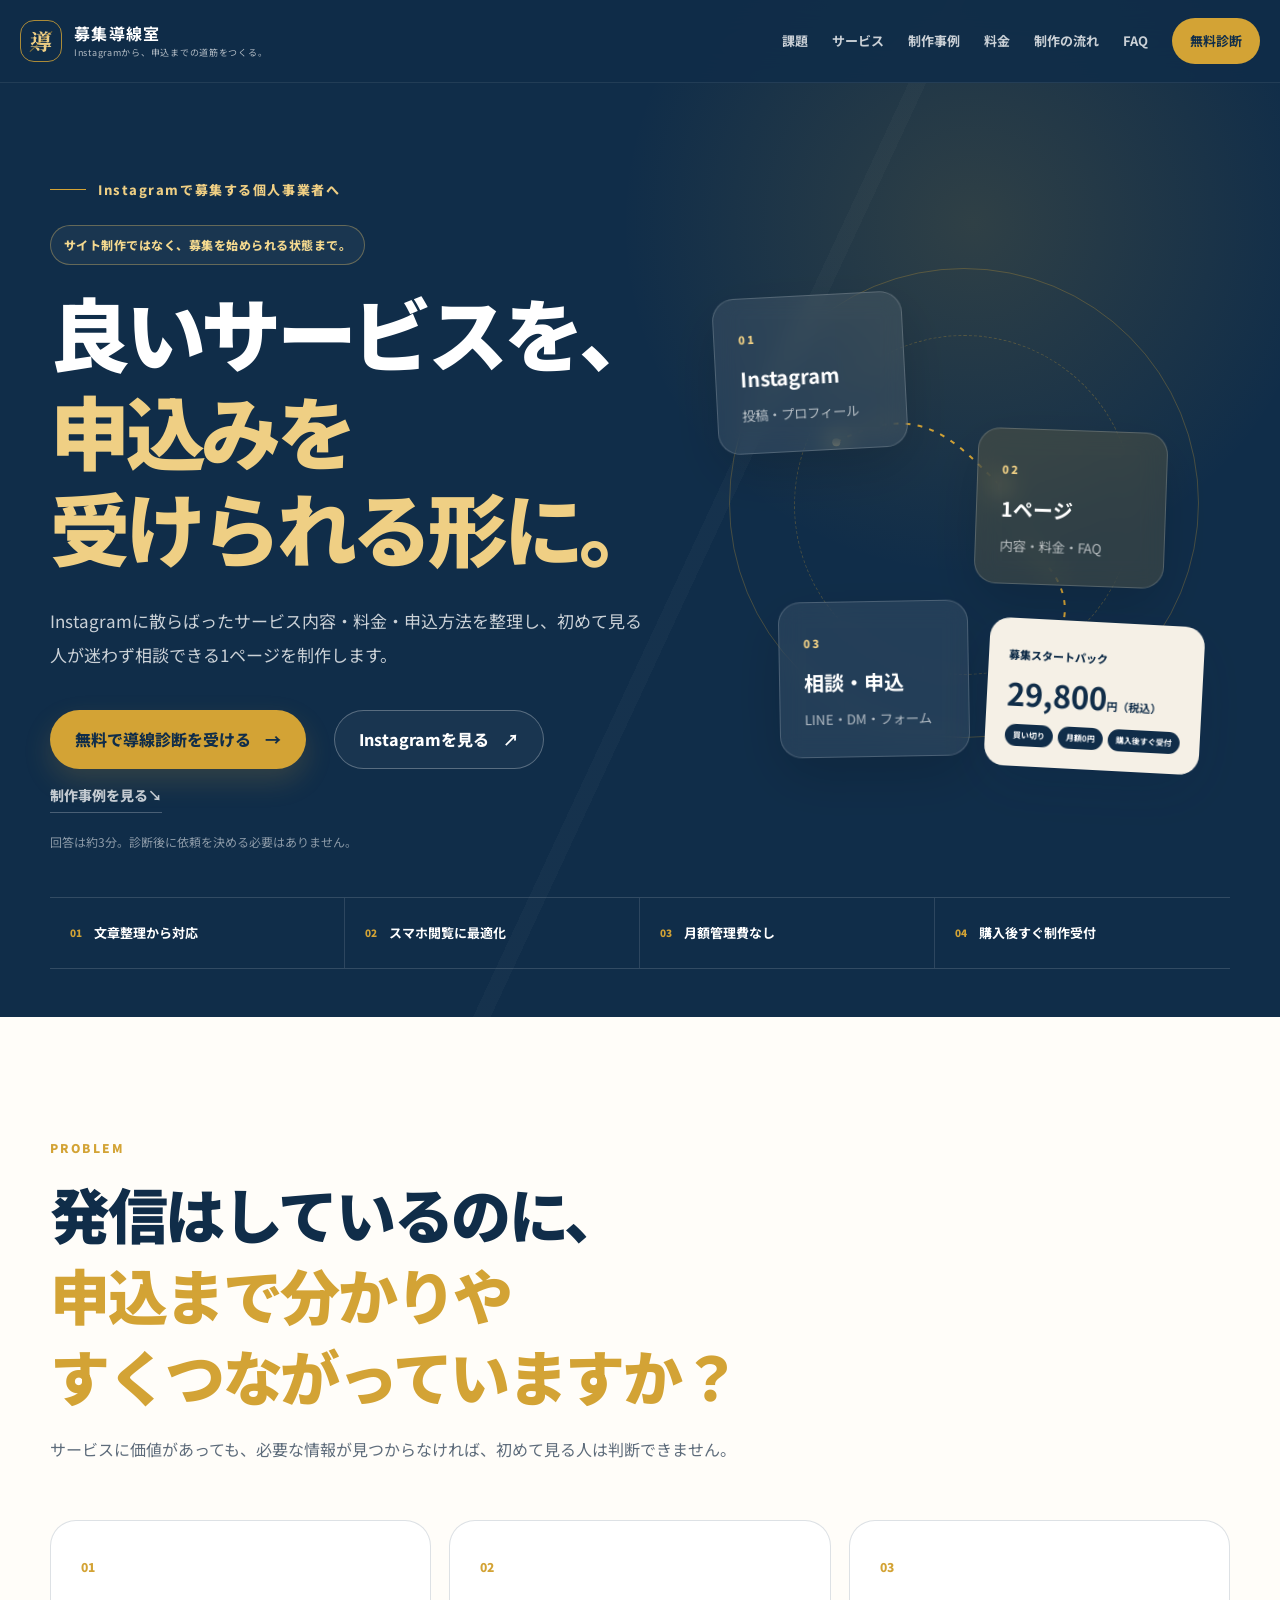
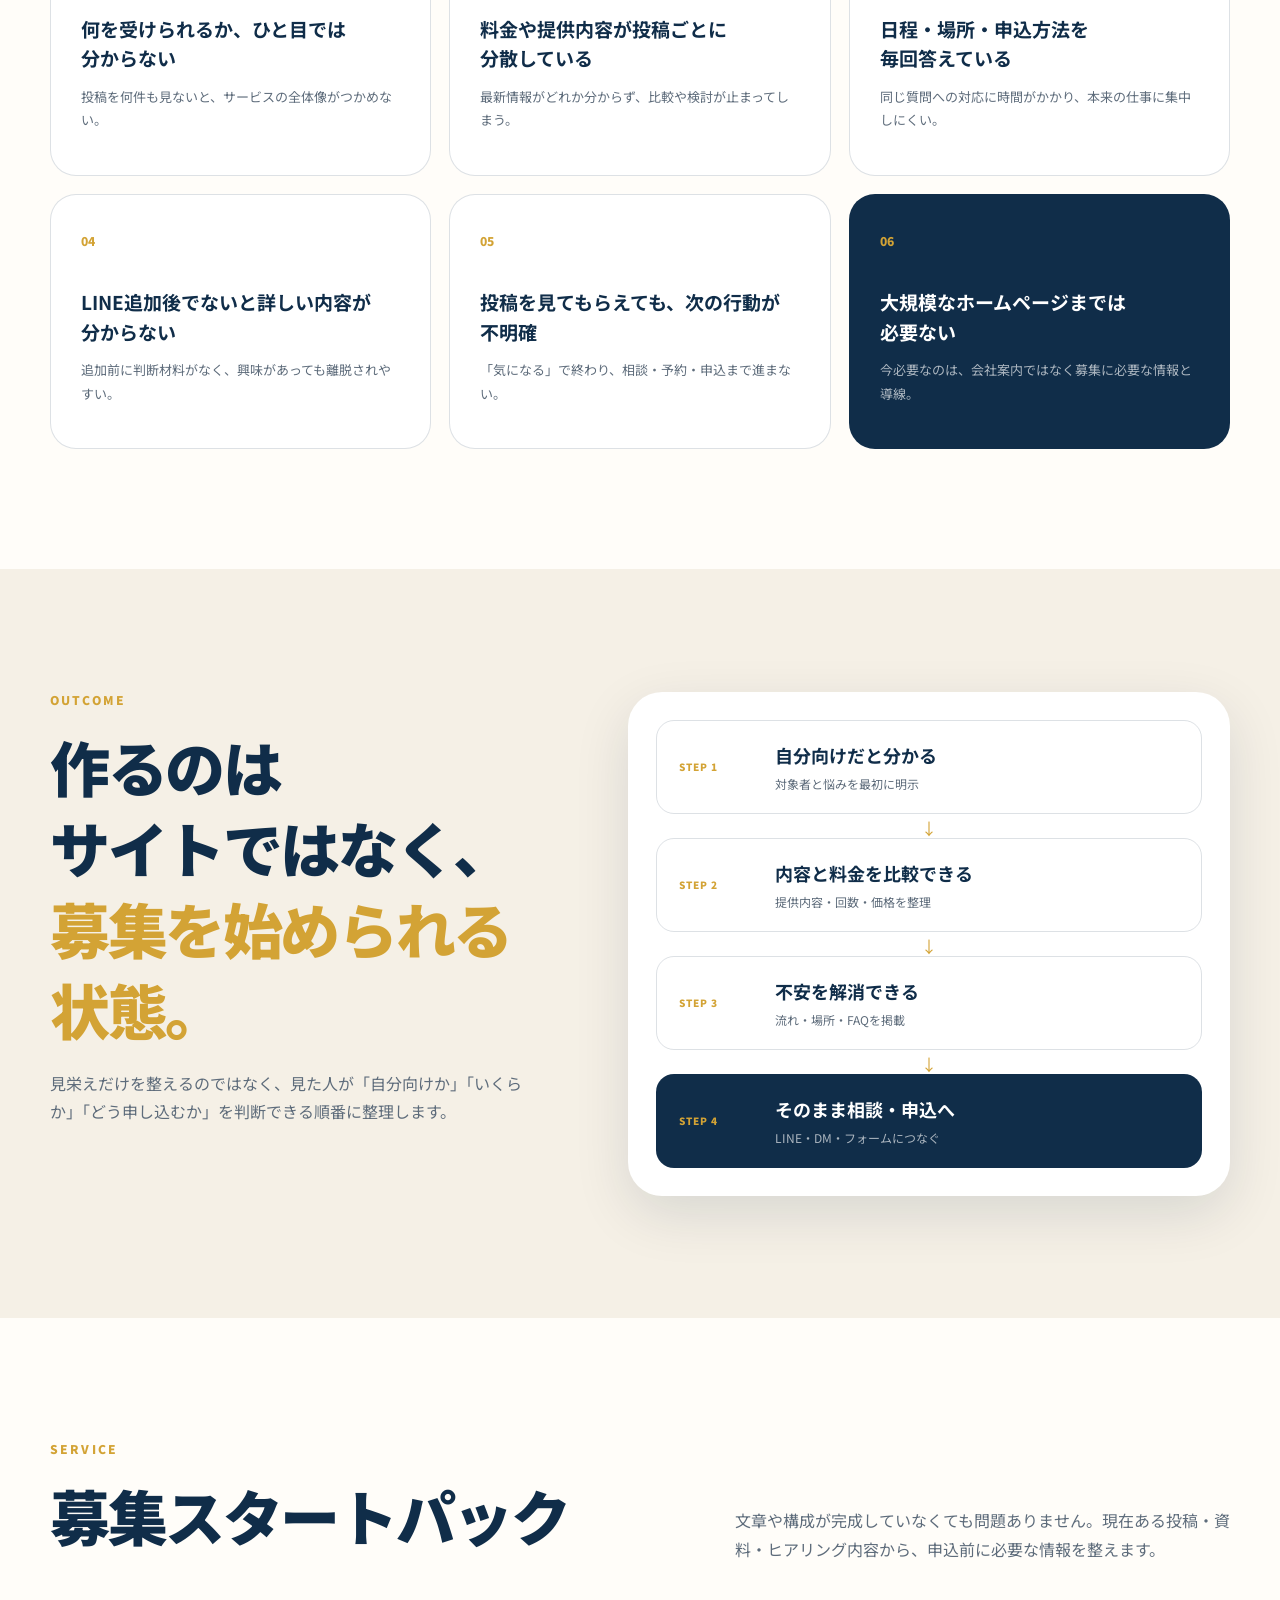
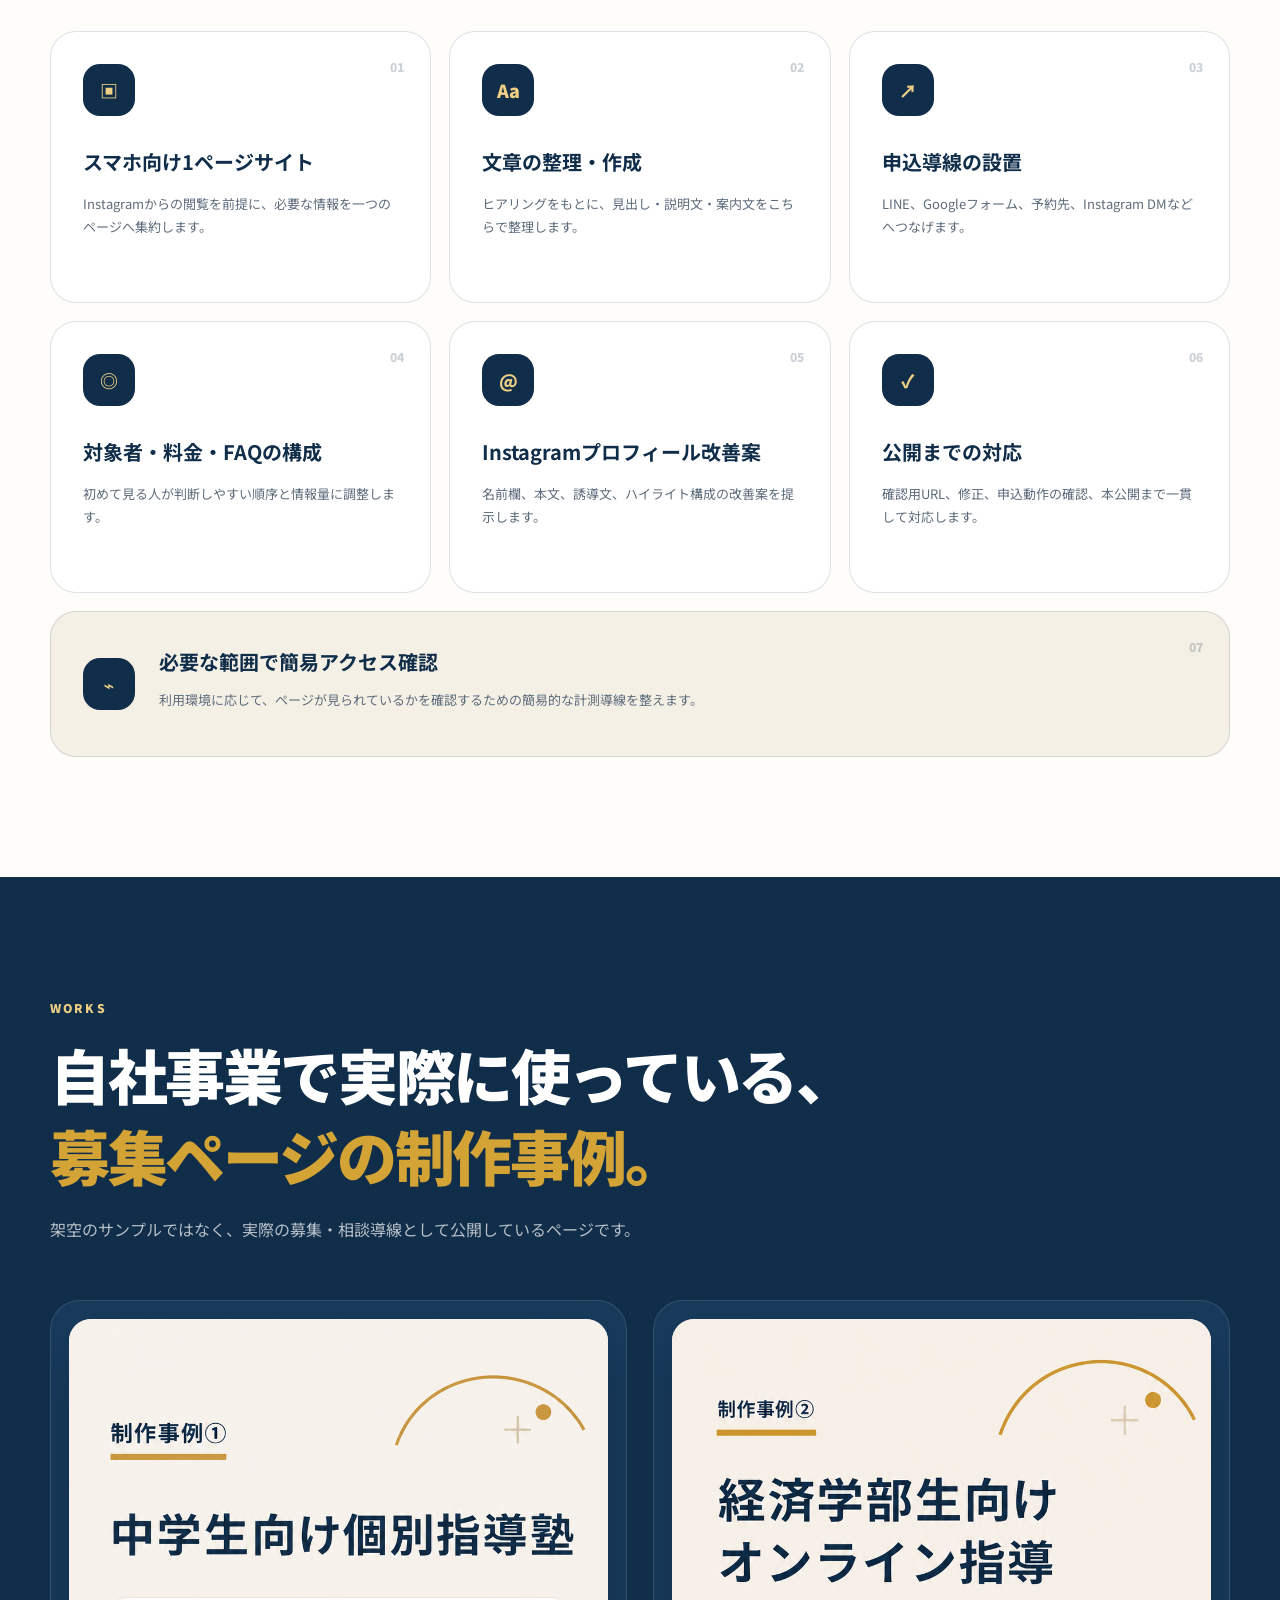
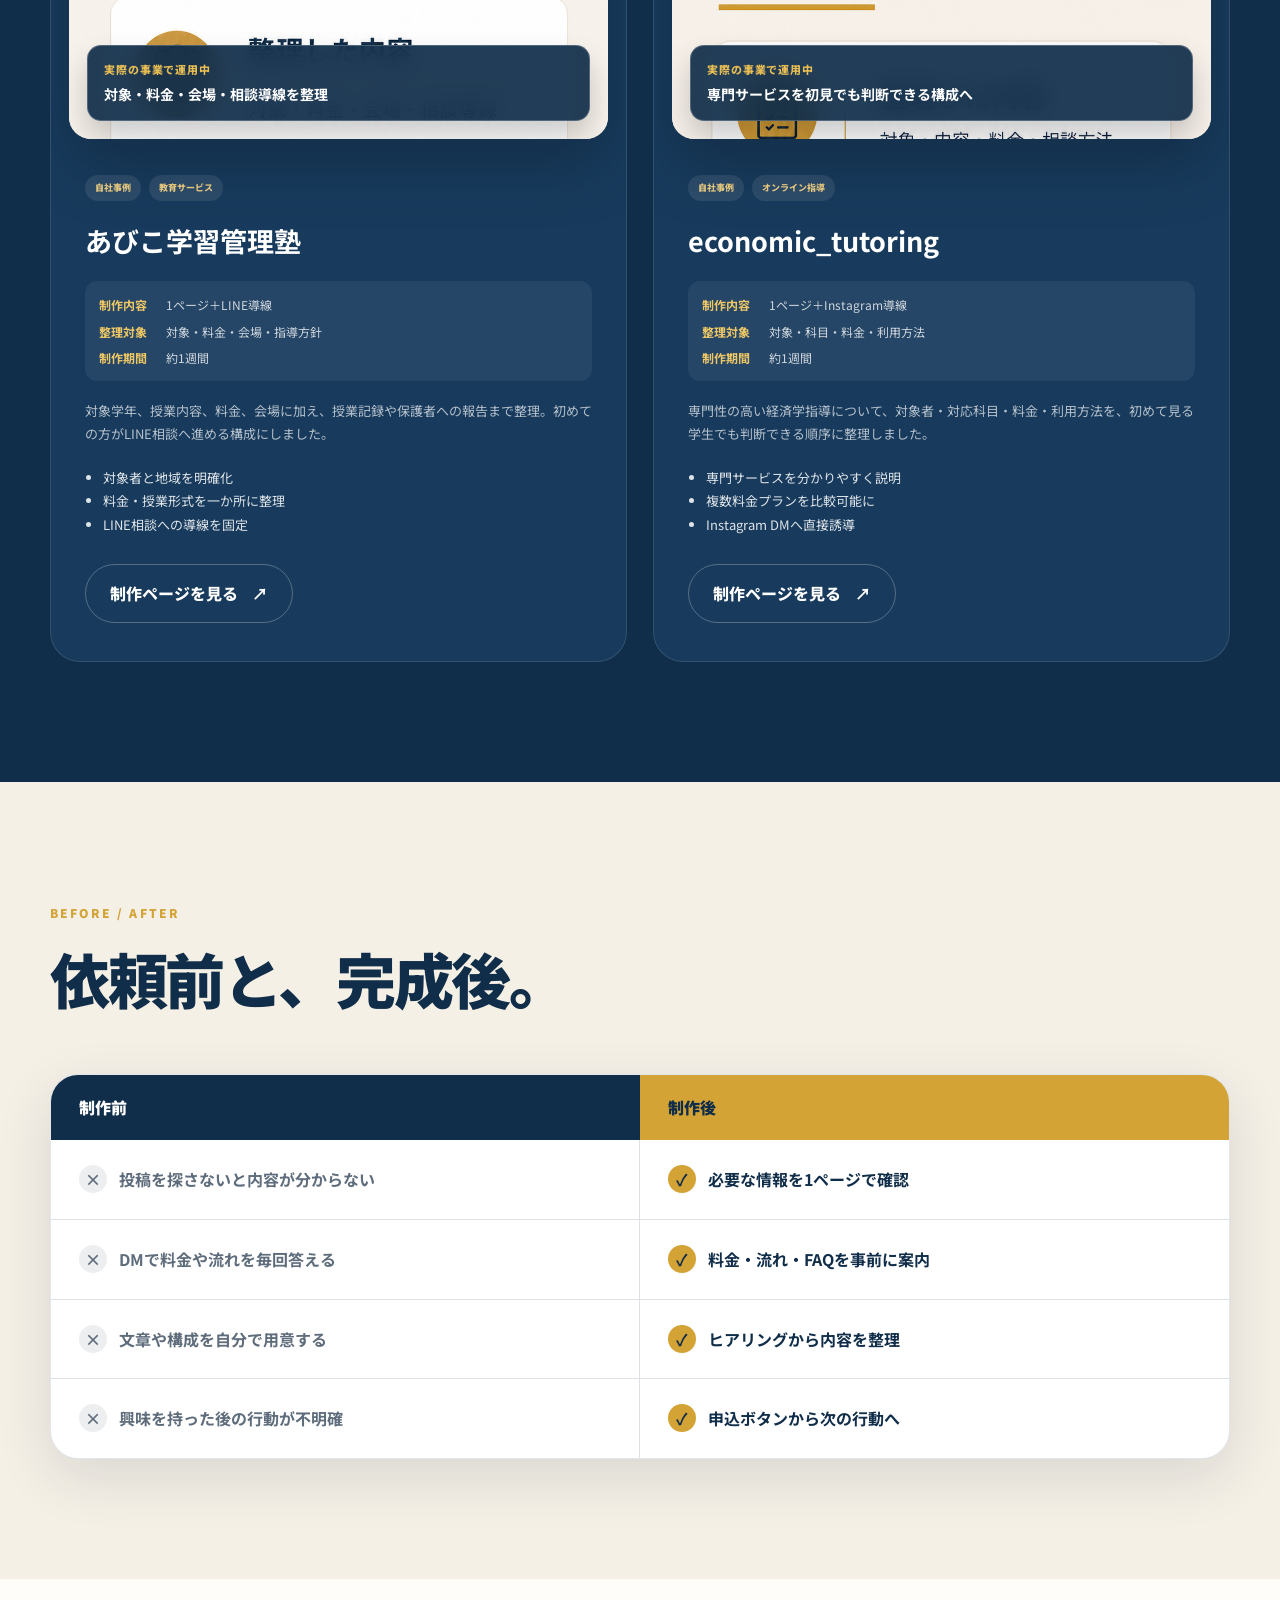
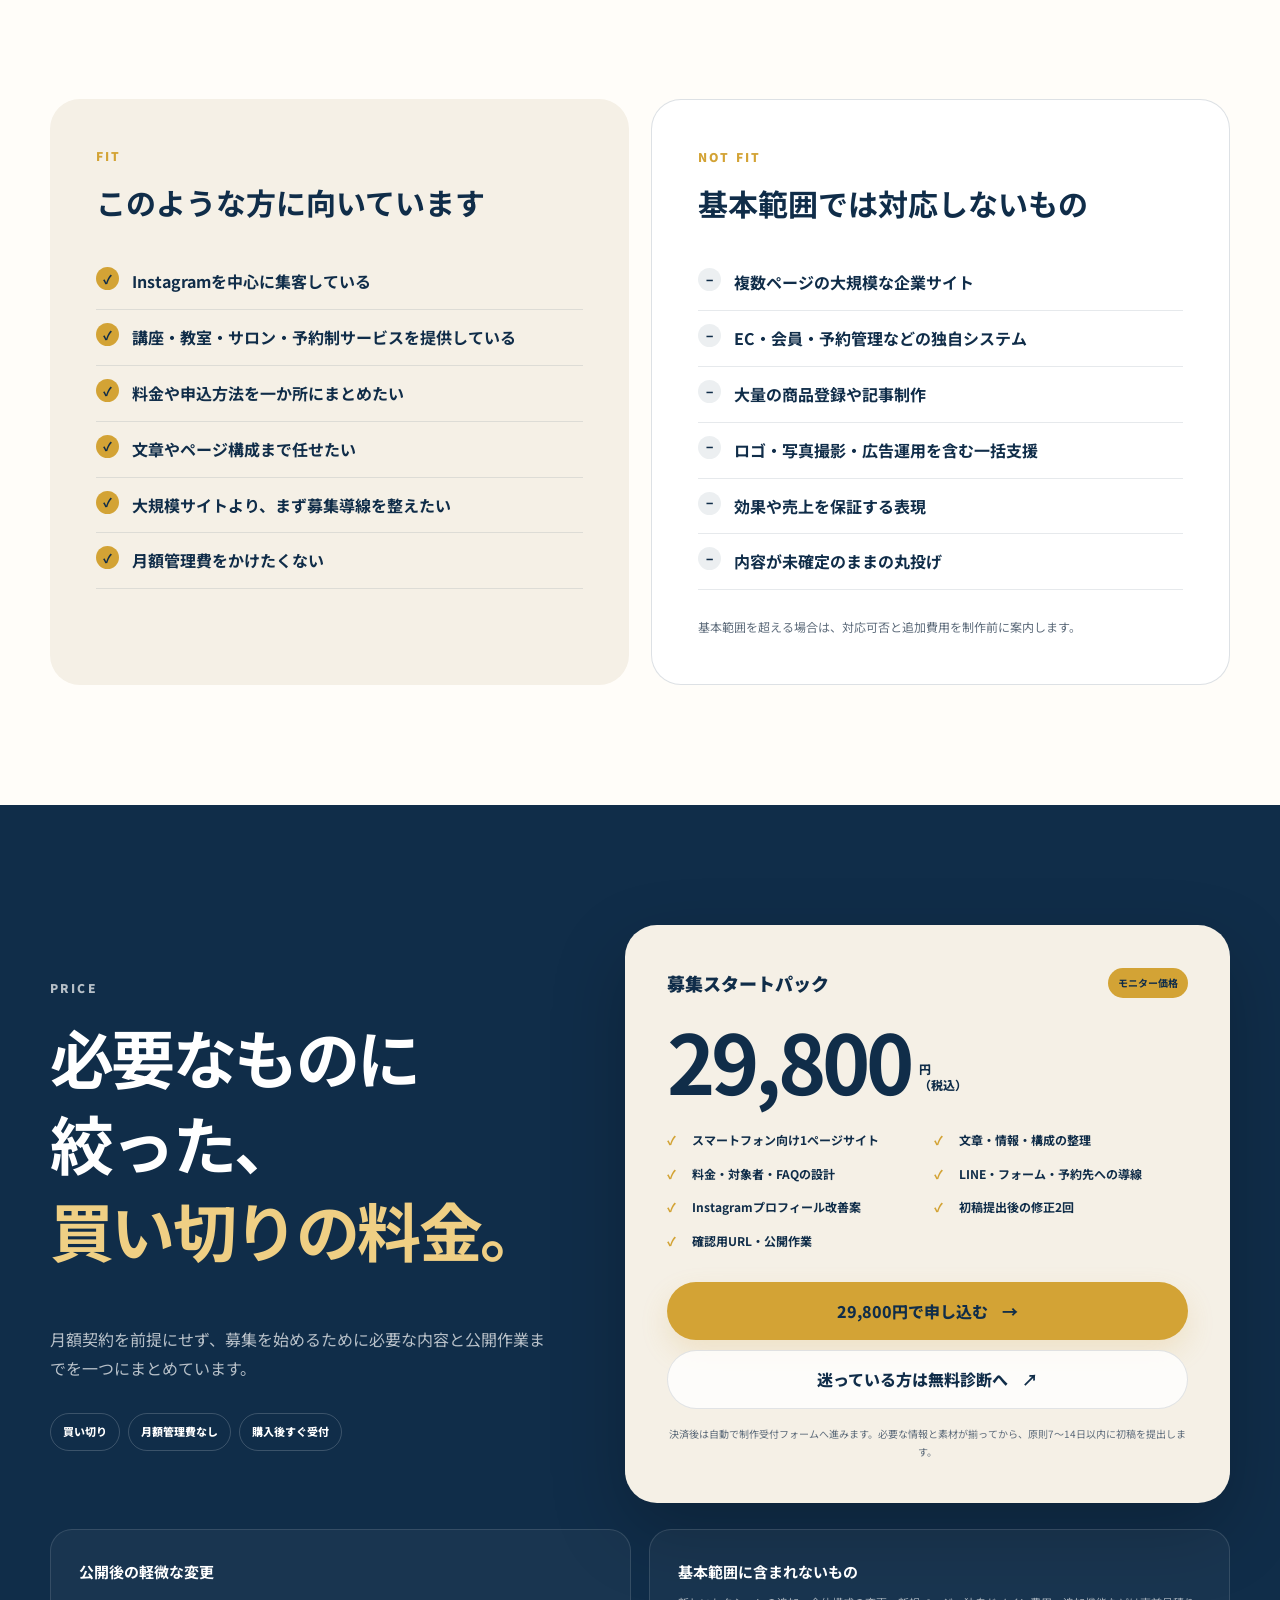
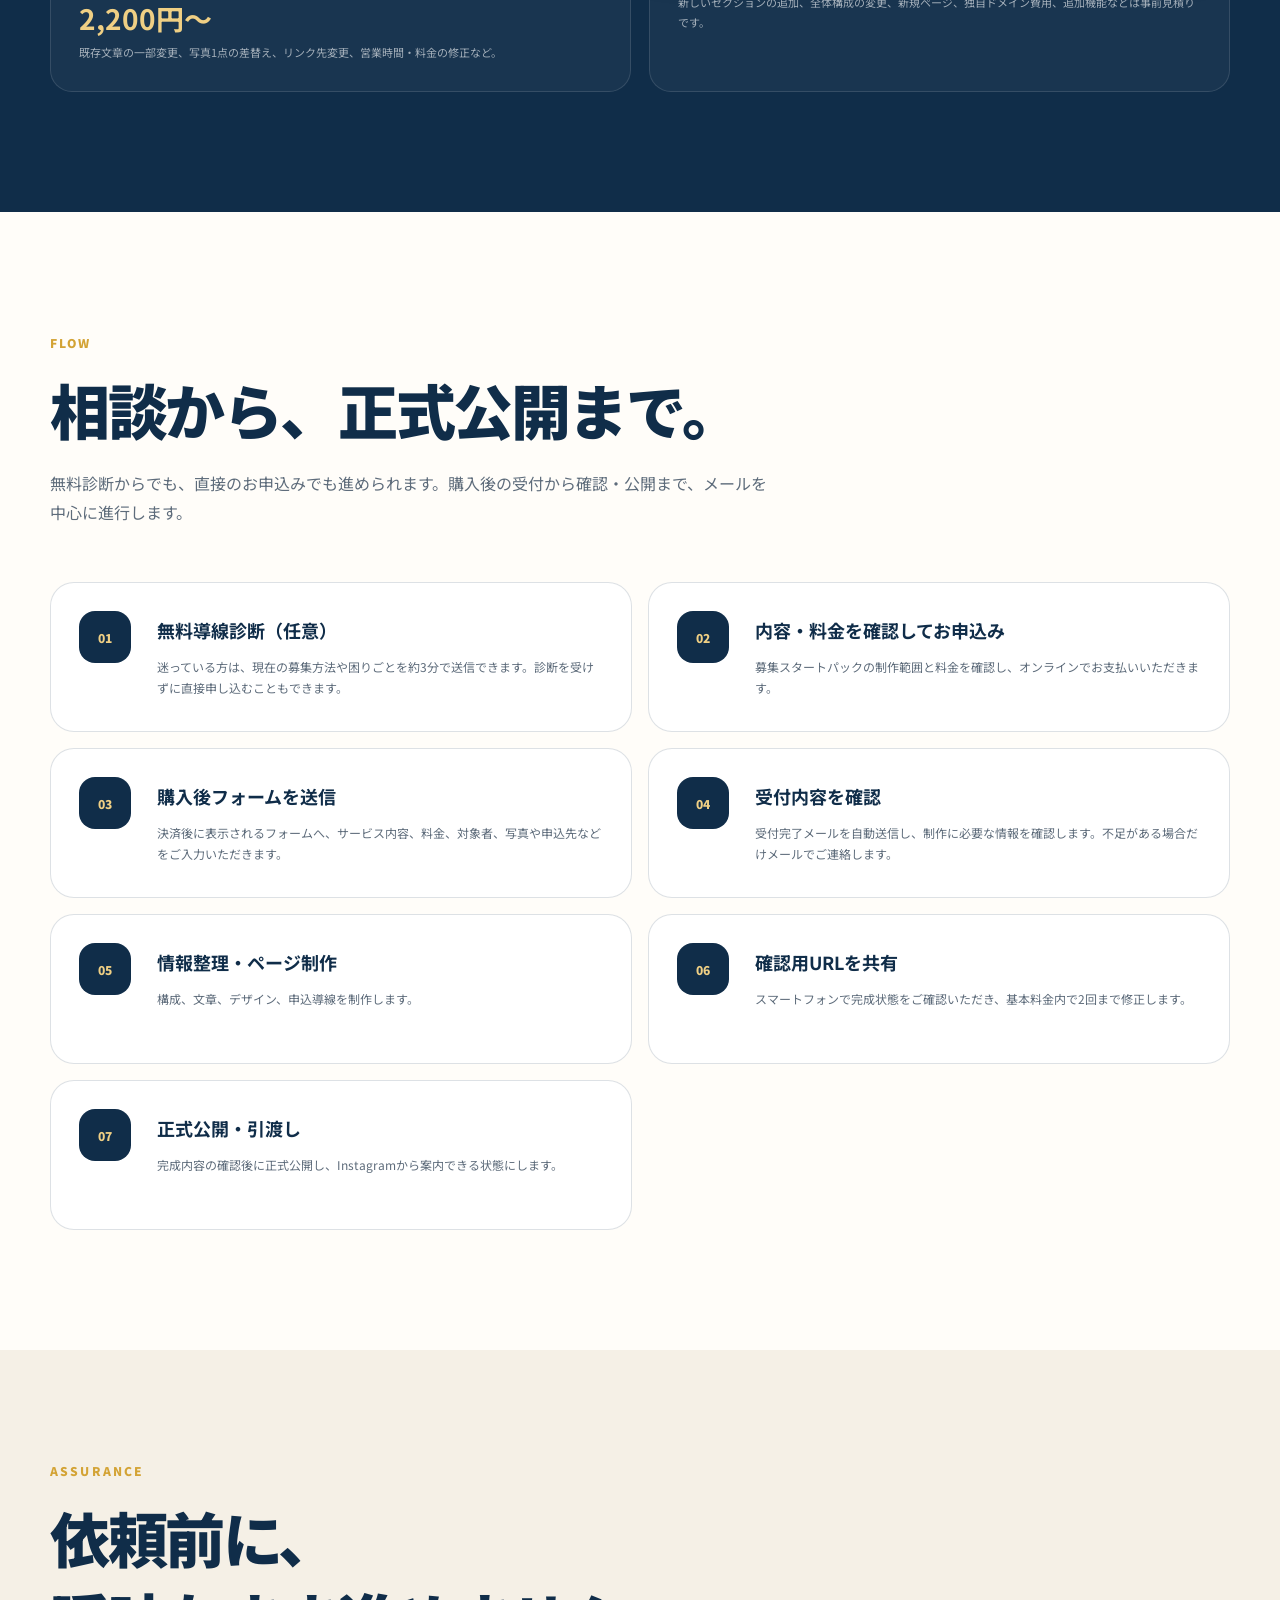
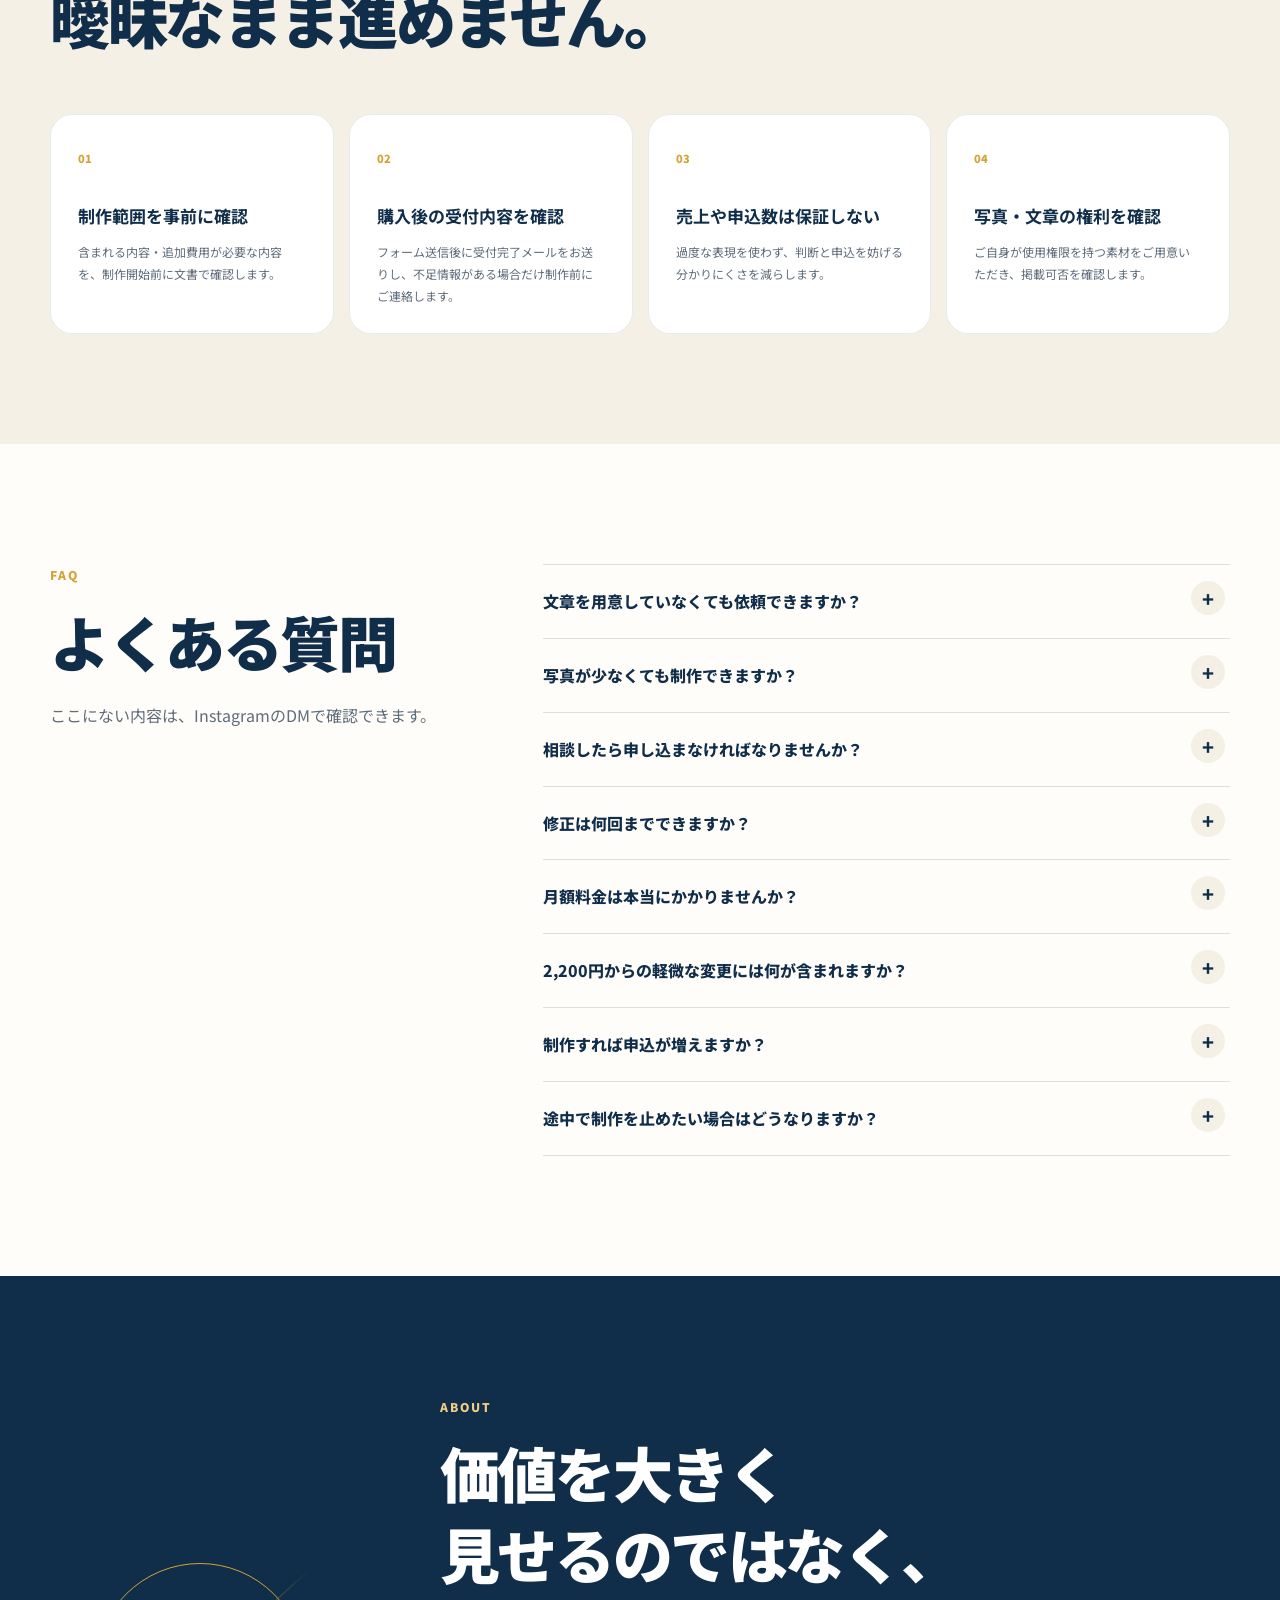
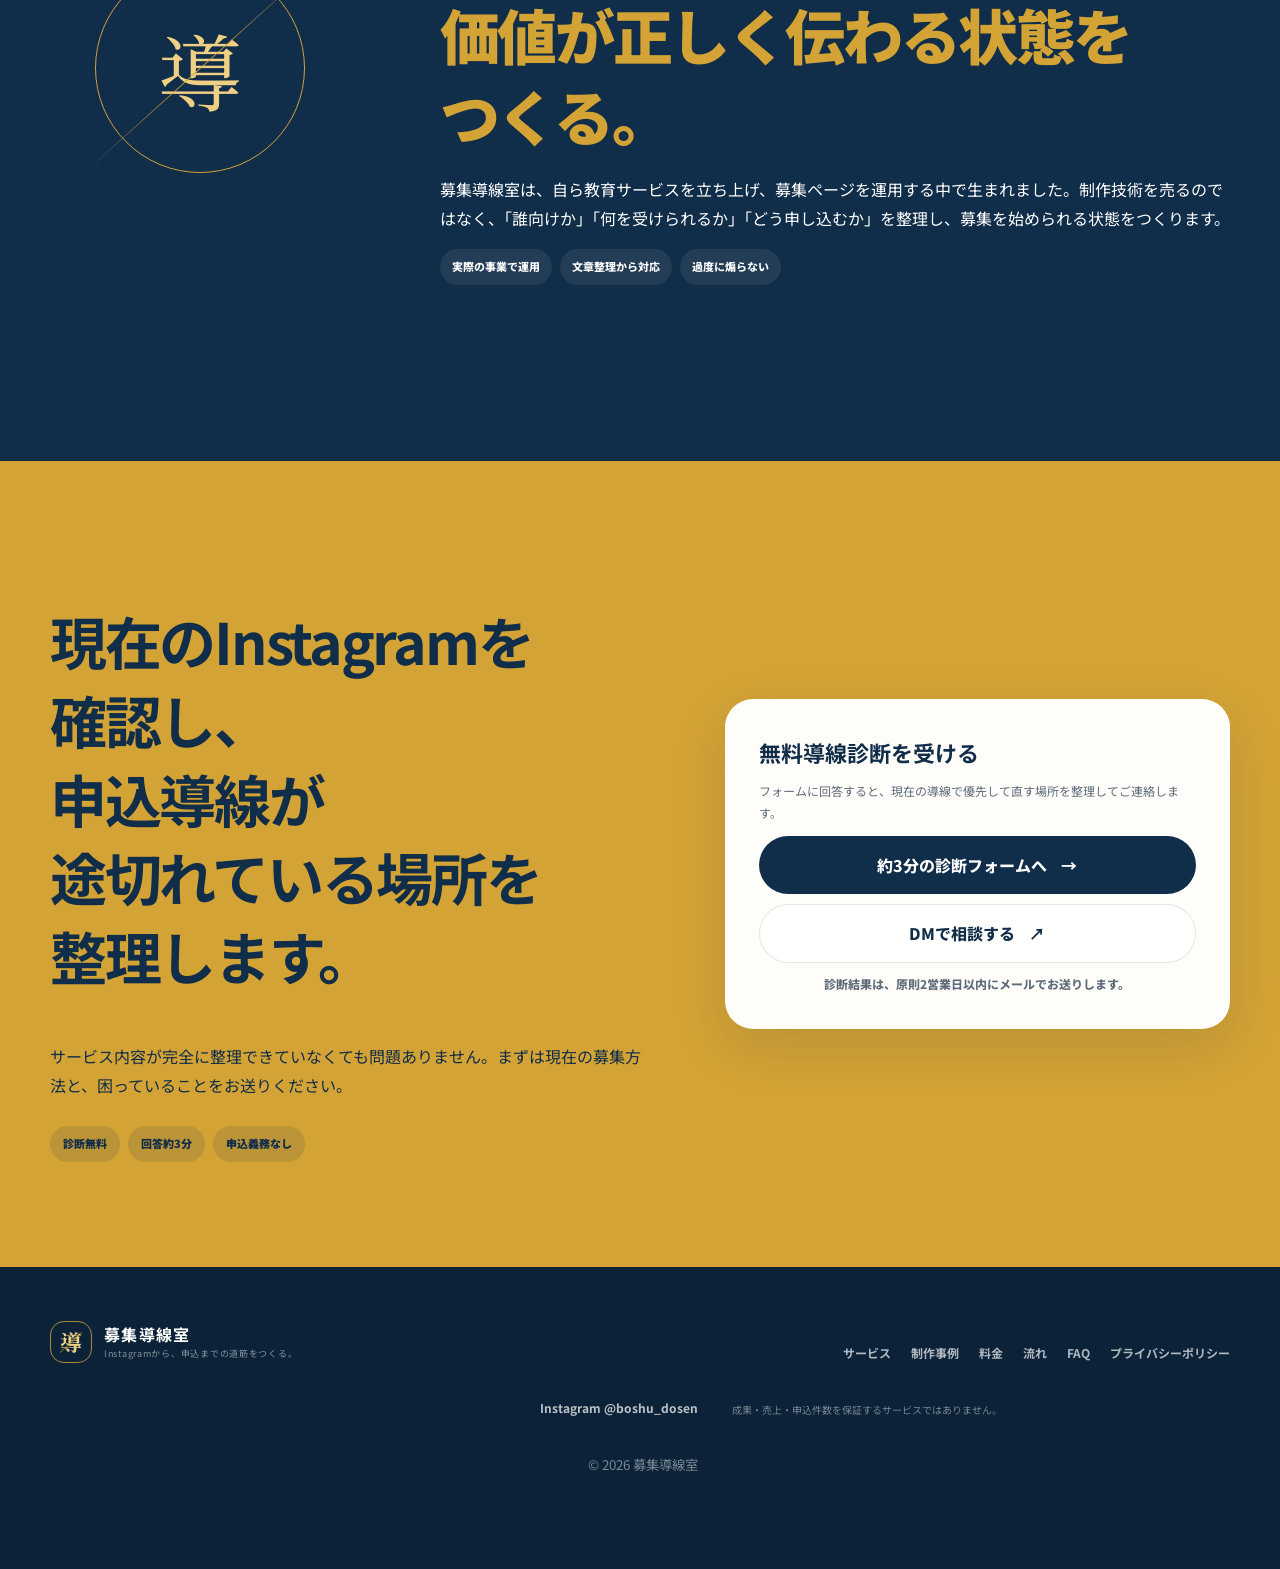
==== index.html @ 5c64dcbc "Add purchase attribution and analytics deployment" ====
<!doctype html>
<html lang="ja">
<head>
  <meta charset="utf-8">
  <meta name="viewport" content="width=device-width, initial-scale=1, viewport-fit=cover">
  <script>document.documentElement.classList.add('js');</script>
  <title>募集導線室｜Instagramから、申込までの道筋をつくる。</title>
  <meta name="description" content="Instagramに散らばったサービス内容・料金・申込方法を整理し、初めて見る人が迷わず相談できるスマートフォン向け1ページサイトを制作します。募集スタートパック29,800円（税込）、買い切り・月額管理費なし。">
  <meta name="theme-color" content="#102d49">
  <link rel="canonical" href="https://boshu-dousen.pages.dev/">
  <meta property="og:type" content="website">
  <meta property="og:site_name" content="募集導線室">
  <meta property="og:url" content="https://boshu-dousen.pages.dev/">
  <meta property="og:title" content="募集導線室｜Instagramから、申込までの道筋をつくる。">
  <meta property="og:description" content="良いサービスを、申込みを受けられる形に。募集スタートパック29,800円（税込）。">
  <meta property="og:image" content="https://boshu-dousen.pages.dev/og-image.png">
  <meta property="og:locale" content="ja_JP">
  <meta name="twitter:card" content="summary_large_image">
  <meta name="twitter:title" content="募集導線室｜Instagramから、申込までの道筋をつくる。">
  <meta name="twitter:description" content="良いサービスを、申込みを受けられる形に。募集スタートパック29,800円（税込）。">
  <meta name="twitter:image" content="https://boshu-dousen.pages.dev/og-image.png">
  <link rel="icon" href="favicon.svg" type="image/svg+xml">
  <link rel="preconnect" href="https://fonts.googleapis.com">
  <link rel="preconnect" href="https://fonts.gstatic.com" crossorigin>
  <link href="https://fonts.googleapis.com/css2?family=Noto+Sans+JP:wght@400;500;600;700;800;900&amp;family=Noto+Serif+JP:wght@600;700&amp;display=swap" rel="stylesheet">
  <link rel="stylesheet" href="styles.css?v=29">
  <script type="application/ld+json">
  {
    "@context": "https://schema.org",
    "@type": "Service",
    "name": "募集スタートパック",
    "provider": {
      "@type": "Organization",
      "name": "募集導線室",
      "url": "https://boshu-dousen.pages.dev/"
    },
    "description": "Instagramでサービスを発信する個人事業者向けに、サービス内容・料金・申込方法を整理したスマートフォン向け1ページサイトを制作します。",
    "offers": {
      "@type": "Offer",
      "price": "29800",
      "priceCurrency": "JPY",
      "description": "モニター価格・税込・買い切り・月額管理費なし"
    }
  }
  </script>
</head>
<body>
  <a class="skip-link" href="#main">本文へ移動</a>

  <header class="site-header" id="top">
    <div class="header-inner">
      <a class="brand" href="#top" aria-label="募集導線室 トップへ">
        <span class="brand-mark" aria-hidden="true">導</span>
        <span class="brand-copy"><strong>募集導線室</strong><small>Instagramから、申込までの道筋をつくる。</small></span>
      </a>
      <button class="menu-button" type="button" aria-controls="global-nav" aria-expanded="false">
        <span></span><span></span><span></span><span class="sr-only">メニューを開く</span>
      </button>
      <nav class="global-nav" id="global-nav" aria-label="メインナビゲーション">
        <a href="#problem">課題</a>
        <a href="#service">サービス</a>
        <a href="#works">制作事例</a>
        <a href="#price">料金</a>
        <a href="#flow">制作の流れ</a>
        <a href="#faq">FAQ</a>
        <a class="nav-cta" href="https://forms.gle/Qv2HEjsQXghbX7br9" target="_blank" rel="noopener noreferrer">無料診断</a>
      </nav>
    </div>
  </header>

  <main id="main">
    <section class="hero section-dark">
      <div class="hero-grid wrap">
        <div class="hero-copy reveal">
          <p class="eyebrow"><span></span> Instagramで募集する個人事業者へ</p>
          <p class="hero-positioning">サイト制作ではなく、募集を始められる状態まで。</p>
          <h1><span class="hero-title-line">良いサービスを、</span><span class="hero-title-line hero-title-accent"><span class="mobile-line">申込みを</span><span class="mobile-line">受けられる形に。</span></span></h1>
          <p class="hero-lead">Instagramに散らばったサービス内容・料金・申込方法を整理し、初めて見る人が迷わず相談できる1ページを制作します。</p>
          <div class="hero-actions">
            <a class="button button-gold" href="https://forms.gle/Qv2HEjsQXghbX7br9" target="_blank" rel="noopener noreferrer">無料で導線診断を受ける <span aria-hidden="true">→</span></a>
            <a class="button button-ghost" href="https://www.instagram.com/boshu_dosen/" target="_blank" rel="noopener noreferrer">Instagramを見る <span aria-hidden="true">↗</span></a>
          </div>
          <a class="text-link hero-work-link" href="#works">制作事例を見る <span aria-hidden="true">↘</span></a>
          <p class="microcopy">回答は約3分。診断後に依頼を決める必要はありません。</p>
        </div>

        <div class="hero-visual reveal" aria-label="Instagramから申込までをつなぐイメージ">
          <div class="orbit orbit-one"></div>
          <div class="orbit orbit-two"></div>
          <div class="hero-card card-instagram">
            <span class="card-kicker">01</span>
            <strong>Instagram</strong>
            <small>投稿・プロフィール</small>
          </div>
          <div class="hero-card card-page">
            <span class="card-kicker">02</span>
            <strong>1ページ</strong>
            <small>内容・料金・FAQ</small>
          </div>
          <div class="hero-card card-apply">
            <span class="card-kicker">03</span>
            <strong>相談・申込</strong>
            <small>LINE・DM・フォーム</small>
          </div>
          <svg class="route-svg" viewBox="0 0 620 520" role="img" aria-label="3つの要素をつなぐ線">
            <path d="M165 170 C275 110 320 180 370 225" />
            <path d="M395 295 C455 335 460 390 430 420" />
            <circle cx="165" cy="170" r="5" />
            <circle cx="370" cy="225" r="5" />
            <circle cx="430" cy="420" r="5" />
          </svg>
          <div class="price-ticket">
            <span>募集スタートパック</span>
            <strong>29,800<small>円（税込）</small></strong>
            <div><b>買い切り</b><b>月額0円</b><b>購入後すぐ受付</b></div>
          </div>
        </div>
      </div>

      <div class="hero-proof wrap reveal" aria-label="サービスの特徴">
        <div><span>01</span><strong>文章整理から対応</strong></div>
        <div><span>02</span><strong>スマホ閲覧に最適化</strong></div>
        <div><span>03</span><strong>月額管理費なし</strong></div>
        <div><span>04</span><strong>購入後すぐ制作受付</strong></div>
      </div>
    </section>

    <section class="problem section-light" id="problem">
      <div class="wrap">
        <div class="section-heading reveal">
          <p class="section-label">PROBLEM</p>
          <h2>発信はしているのに、<br><em>申込まで分かりやすくつながっていますか？</em></h2>
          <p>サービスに価値があっても、必要な情報が見つからなければ、初めて見る人は判断できません。</p>
        </div>
        <div class="problem-grid">
          <article class="problem-card reveal"><span>01</span><h3>何を受けられるか、ひと目では分からない</h3><p>投稿を何件も見ないと、サービスの全体像がつかめない。</p></article>
          <article class="problem-card reveal"><span>02</span><h3>料金や提供内容が投稿ごとに分散している</h3><p>最新情報がどれか分からず、比較や検討が止まってしまう。</p></article>
          <article class="problem-card reveal"><span>03</span><h3>日程・場所・申込方法を毎回答えている</h3><p>同じ質問への対応に時間がかかり、本来の仕事に集中しにくい。</p></article>
          <article class="problem-card reveal"><span>04</span><h3>LINE追加後でないと詳しい内容が分からない</h3><p>追加前に判断材料がなく、興味があっても離脱されやすい。</p></article>
          <article class="problem-card reveal"><span>05</span><h3>投稿を見てもらえても、次の行動が不明確</h3><p>「気になる」で終わり、相談・予約・申込まで進まない。</p></article>
          <article class="problem-card problem-card-accent reveal"><span>06</span><h3>大規模なホームページまでは必要ない</h3><p>今必要なのは、会社案内ではなく募集に必要な情報と導線。</p></article>
        </div>
      </div>
    </section>

    <section class="outcome section-ivory">
      <div class="wrap outcome-grid">
        <div class="section-heading reveal">
          <p class="section-label">OUTCOME</p>
          <h2>作るのはサイトではなく、<br><em>募集を始められる状態。</em></h2>
          <p>見栄えだけを整えるのではなく、見た人が「自分向けか」「いくらか」「どう申し込むか」を判断できる順番に整理します。</p>
        </div>
        <div class="outcome-route reveal">
          <article><span>STEP 1</span><h3>自分向けだと分かる</h3><p>対象者と悩みを最初に明示</p></article>
          <i aria-hidden="true">↓</i>
          <article><span>STEP 2</span><h3>内容と料金を比較できる</h3><p>提供内容・回数・価格を整理</p></article>
          <i aria-hidden="true">↓</i>
          <article><span>STEP 3</span><h3>不安を解消できる</h3><p>流れ・場所・FAQを掲載</p></article>
          <i aria-hidden="true">↓</i>
          <article class="outcome-final"><span>STEP 4</span><h3>そのまま相談・申込へ</h3><p>LINE・DM・フォームにつなぐ</p></article>
        </div>
      </div>
    </section>

    <section class="service section-light" id="service">
      <div class="wrap">
        <div class="section-heading section-heading-row reveal">
          <div><p class="section-label">SERVICE</p><h2>募集スタートパック</h2></div>
          <p>文章や構成が完成していなくても問題ありません。現在ある投稿・資料・ヒアリング内容から、申込前に必要な情報を整えます。</p>
        </div>
        <div class="service-grid">
          <article class="service-card reveal"><span class="service-no">01</span><div class="service-icon">▣</div><h3>スマホ向け1ページサイト</h3><p>Instagramからの閲覧を前提に、必要な情報を一つのページへ集約します。</p></article>
          <article class="service-card reveal"><span class="service-no">02</span><div class="service-icon">Aa</div><h3>文章の整理・作成</h3><p>ヒアリングをもとに、見出し・説明文・案内文をこちらで整理します。</p></article>
          <article class="service-card reveal"><span class="service-no">03</span><div class="service-icon">↗</div><h3>申込導線の設置</h3><p>LINE、Googleフォーム、予約先、Instagram DMなどへつなげます。</p></article>
          <article class="service-card reveal"><span class="service-no">04</span><div class="service-icon">◎</div><h3>対象者・料金・FAQの構成</h3><p>初めて見る人が判断しやすい順序と情報量に調整します。</p></article>
          <article class="service-card reveal"><span class="service-no">05</span><div class="service-icon">@</div><h3>Instagramプロフィール改善案</h3><p>名前欄、本文、誘導文、ハイライト構成の改善案を提示します。</p></article>
          <article class="service-card reveal"><span class="service-no">06</span><div class="service-icon">✓</div><h3>公開までの対応</h3><p>確認用URL、修正、申込動作の確認、本公開まで一貫して対応します。</p></article>
          <article class="service-card service-card-wide reveal"><span class="service-no">07</span><div class="service-icon">⌁</div><div><h3>必要な範囲で簡易アクセス確認</h3><p>利用環境に応じて、ページが見られているかを確認するための簡易的な計測導線を整えます。</p></div></article>
        </div>
      </div>
    </section>

    <section class="works section-dark" id="works">
      <div class="wrap">
        <div class="section-heading reveal">
          <p class="section-label section-label-gold">WORKS</p>
          <h2>自社事業で実際に使っている、<br><em>募集ページの制作事例。</em></h2>
          <p>架空のサンプルではなく、実際の募集・相談導線として公開しているページです。</p>
        </div>
        <div class="works-grid">
          <article class="work-card reveal">
            <div class="work-preview work-preview-image">
              <img src="case-abiko.png" alt="あびこ学習管理塾の制作事例紹介画像" loading="lazy">
              <div class="work-preview-caption"><span>実際の事業で運用中</span><strong>対象・料金・会場・相談導線を整理</strong></div>
            </div>
            <div class="work-body">
              <div class="work-meta"><span>自社事例</span><span>教育サービス</span></div>
              <h3>あびこ学習管理塾</h3>
              <div class="work-facts"><span><b>制作内容</b> 1ページ＋LINE導線</span><span><b>整理対象</b> 対象・料金・会場・指導方針</span><span><b>制作期間</b> 約1週間</span></div>
              <p>対象学年、授業内容、料金、会場に加え、授業記録や保護者への報告まで整理。初めての方がLINE相談へ進める構成にしました。</p>
              <ul><li>対象者と地域を明確化</li><li>料金・授業形式を一か所に整理</li><li>LINE相談への導線を固定</li></ul>
              <a class="button button-outline-light" href="https://abiko-gakushukanri.netlify.app/" target="_blank" rel="noopener">制作ページを見る <span aria-hidden="true">↗</span></a>
            </div>
          </article>

          <article class="work-card reveal">
            <div class="work-preview work-preview-image">
              <img src="case-economic.png" alt="economic_tutoringの制作事例紹介画像" loading="lazy">
              <div class="work-preview-caption"><span>実際の事業で運用中</span><strong>専門サービスを初見でも判断できる構成へ</strong></div>
            </div>
            <div class="work-body">
              <div class="work-meta"><span>自社事例</span><span>オンライン指導</span></div>
              <h3>economic_tutoring</h3>
              <div class="work-facts"><span><b>制作内容</b> 1ページ＋Instagram導線</span><span><b>整理対象</b> 対象・科目・料金・利用方法</span><span><b>制作期間</b> 約1週間</span></div>
              <p>専門性の高い経済学指導について、対象者・対応科目・料金・利用方法を、初めて見る学生でも判断できる順序に整理しました。</p>
              <ul><li>専門サービスを分かりやすく説明</li><li>複数料金プランを比較可能に</li><li>Instagram DMへ直接誘導</li></ul>
              <a class="button button-outline-light" href="https://economic-tutoring.pages.dev/" target="_blank" rel="noopener">制作ページを見る <span aria-hidden="true">↗</span></a>
            </div>
          </article>
        </div>
      </div>
    </section>

    <section class="change section-ivory">
      <div class="wrap">
        <div class="section-heading reveal">
          <p class="section-label">BEFORE / AFTER</p>
          <h2>依頼前と、完成後。</h2>
        </div>
        <div class="change-table reveal">
          <div class="change-head"><span>制作前</span><span>制作後</span></div>
          <div class="change-row"><div><i>×</i>投稿を探さないと内容が分からない</div><div><i>✓</i>必要な情報を1ページで確認</div></div>
          <div class="change-row"><div><i>×</i>DMで料金や流れを毎回答える</div><div><i>✓</i>料金・流れ・FAQを事前に案内</div></div>
          <div class="change-row"><div><i>×</i>文章や構成を自分で用意する</div><div><i>✓</i>ヒアリングから内容を整理</div></div>
          <div class="change-row"><div><i>×</i>興味を持った後の行動が不明確</div><div><i>✓</i>申込ボタンから次の行動へ</div></div>
        </div>
      </div>
    </section>

    <section class="fit section-light">
      <div class="wrap fit-grid">
        <div class="fit-panel fit-yes reveal">
          <p class="section-label">FIT</p>
          <h2>このような方に向いています</h2>
          <ul>
            <li>Instagramを中心に集客している</li>
            <li>講座・教室・サロン・予約制サービスを提供している</li>
            <li>料金や申込方法を一か所にまとめたい</li>
            <li>文章やページ構成まで任せたい</li>
            <li>大規模サイトより、まず募集導線を整えたい</li>
            <li>月額管理費をかけたくない</li>
          </ul>
        </div>
        <div class="fit-panel fit-no reveal">
          <p class="section-label">NOT FIT</p>
          <h2>基本範囲では対応しないもの</h2>
          <ul>
            <li>複数ページの大規模な企業サイト</li>
            <li>EC・会員・予約管理などの独自システム</li>
            <li>大量の商品登録や記事制作</li>
            <li>ロゴ・写真撮影・広告運用を含む一括支援</li>
            <li>効果や売上を保証する表現</li>
            <li>内容が未確定のままの丸投げ</li>
          </ul>
          <p>基本範囲を超える場合は、対応可否と追加費用を制作前に案内します。</p>
        </div>
      </div>
    </section>

    <section class="price section-dark" id="price">
      <div class="wrap price-grid">
        <div class="price-copy reveal">
          <p class="section-label section-label-gold">PRICE</p>
          <h2>必要なものに絞った、<br><em>買い切りの料金。</em></h2>
          <p>月額契約を前提にせず、募集を始めるために必要な内容と公開作業までを一つにまとめています。</p>
          <div class="price-notes">
            <span>買い切り</span><span>月額管理費なし</span><span>購入後すぐ受付</span>
          </div>
        </div>
        <div class="price-card reveal">
          <div class="price-card-top"><span>募集スタートパック</span><b>モニター価格</b></div>
          <div class="price-main"><strong>29,800</strong><span>円<br>（税込）</span></div>
          <ul>
            <li>スマートフォン向け1ページサイト</li>
            <li>文章・情報・構成の整理</li>
            <li>料金・対象者・FAQの設計</li>
            <li>LINE・フォーム・予約先への導線</li>
            <li>Instagramプロフィール改善案</li>
            <li>初稿提出後の修正2回</li>
            <li>確認用URL・公開作業</li>
          </ul>
          <a class="button button-gold button-full" href="https://buy.stripe.com/9B66oB6oAf9ndsm9J7f7i00?utm_source=boshu_dousen_lp&amp;utm_medium=owned_web&amp;utm_campaign=start_pack&amp;utm_content=price_card" target="_blank" rel="noopener noreferrer">29,800円で申し込む <span aria-hidden="true">→</span></a>
          <a class="button button-white button-full" href="https://forms.gle/Qv2HEjsQXghbX7br9" target="_blank" rel="noopener noreferrer">迷っている方は無料診断へ <span aria-hidden="true">↗</span></a>
          <p>決済後は自動で制作受付フォームへ進みます。必要な情報と素材が揃ってから、原則7〜14日以内に初稿を提出します。</p>
        </div>
      </div>
      <div class="wrap extra-cost reveal">
        <div><h3>公開後の軽微な変更</h3><strong>2,200円〜</strong><p>既存文章の一部変更、写真1点の差替え、リンク先変更、営業時間・料金の修正など。</p></div>
        <div><h3>基本範囲に含まれないもの</h3><p>新しいセクションの追加、全体構成の変更、新規ページ、独自ドメイン費用、追加機能などは事前見積りです。</p></div>
      </div>
    </section>

    <section class="flow section-light" id="flow">
      <div class="wrap">
        <div class="section-heading reveal">
          <p class="section-label">FLOW</p>
          <h2>相談から、正式公開まで。</h2>
          <p>無料診断からでも、直接のお申込みでも進められます。購入後の受付から確認・公開まで、メールを中心に進行します。</p>
        </div>
        <ol class="flow-list">
          <li class="reveal"><span>01</span><div><h3>無料導線診断（任意）</h3><p>迷っている方は、現在の募集方法や困りごとを約3分で送信できます。診断を受けずに直接申し込むこともできます。</p></div></li>
          <li class="reveal"><span>02</span><div><h3>内容・料金を確認してお申込み</h3><p>募集スタートパックの制作範囲と料金を確認し、オンラインでお支払いいただきます。</p></div></li>
          <li class="reveal"><span>03</span><div><h3>購入後フォームを送信</h3><p>決済後に表示されるフォームへ、サービス内容、料金、対象者、写真や申込先などをご入力いただきます。</p></div></li>
          <li class="reveal"><span>04</span><div><h3>受付内容を確認</h3><p>受付完了メールを自動送信し、制作に必要な情報を確認します。不足がある場合だけメールでご連絡します。</p></div></li>
          <li class="reveal"><span>05</span><div><h3>情報整理・ページ制作</h3><p>構成、文章、デザイン、申込導線を制作します。</p></div></li>
          <li class="reveal"><span>06</span><div><h3>確認用URLを共有</h3><p>スマートフォンで完成状態をご確認いただき、基本料金内で2回まで修正します。</p></div></li>
          <li class="reveal"><span>07</span><div><h3>正式公開・引渡し</h3><p>完成内容の確認後に正式公開し、Instagramから案内できる状態にします。</p></div></li>
        </ol>
      </div>
    </section>

    <section class="assurance section-ivory">
      <div class="wrap">
        <div class="section-heading reveal">
          <p class="section-label">ASSURANCE</p>
          <h2>依頼前に、曖昧なまま進めません。</h2>
        </div>
        <div class="assurance-grid">
          <article class="reveal"><span>01</span><h3>制作範囲を事前に確認</h3><p>含まれる内容・追加費用が必要な内容を、制作開始前に文書で確認します。</p></article>
          <article class="reveal"><span>02</span><h3>購入後の受付内容を確認</h3><p>フォーム送信後に受付完了メールをお送りし、不足情報がある場合だけ制作前にご連絡します。</p></article>
          <article class="reveal"><span>03</span><h3>売上や申込数は保証しない</h3><p>過度な表現を使わず、判断と申込を妨げる分かりにくさを減らします。</p></article>
          <article class="reveal"><span>04</span><h3>写真・文章の権利を確認</h3><p>ご自身が使用権限を持つ素材をご用意いただき、掲載可否を確認します。</p></article>
        </div>
      </div>
    </section>

    <section class="faq section-light" id="faq">
      <div class="wrap faq-grid">
        <div class="section-heading reveal">
          <p class="section-label">FAQ</p>
          <h2>よくある質問</h2>
          <p>ここにない内容は、InstagramのDMで確認できます。</p>
        </div>
        <div class="faq-list reveal">
          <details><summary>文章を用意していなくても依頼できますか？</summary><p>はい。ヒアリングへの回答や現在のInstagram投稿をもとに、見出しや説明文を整理します。サービス内容・料金・対象者などの事実情報は共有いただきます。</p></details>
          <details><summary>写真が少なくても制作できますか？</summary><p>可能です。写真の量に合わせて、文字・図形・余白を中心とした構成にします。ただし、サービス内容によっては写真がある方が伝わりやすい場合があります。</p></details>
          <details><summary>相談したら申し込まなければなりませんか？</summary><p>その必要はありません。無料相談では、現在の導線と募集スタートパックの対応範囲を確認します。完成デザインや文章全文の無償制作は行いません。</p></details>
          <details><summary>修正は何回までできますか？</summary><p>初稿提出後、基本料金内でまとめて2回まで対応します。事前に共有されていなかったサービス追加や大幅な構成変更は、別途相談となります。</p></details>
          <details><summary>月額料金は本当にかかりませんか？</summary><p>募集導線室への月額管理費はありません。独自ドメインや外部サービスを利用する場合は、それぞれの利用料が別途発生することがあります。</p></details>
          <details><summary>2,200円からの軽微な変更には何が含まれますか？</summary><p>既存文章の一部変更、写真1点の差替え、リンク変更、営業時間や料金の修正など、現在のレイアウト内で完結する小規模な作業を想定しています。</p></details>
          <details><summary>制作すれば申込が増えますか？</summary><p>申込件数や売上は保証していません。サービス内容と申込方法を整理し、初めて見る人が判断しにくい状態を減らします。</p></details>
          <details><summary>途中で制作を止めたい場合はどうなりますか？</summary><p>制作の進行状況に応じて対応します。キャンセル・返金条件は、お申込み前に確認できる形でご案内します。</p></details>
        </div>
      </div>
    </section>

    <section class="about section-dark">
      <div class="wrap about-grid">
        <div class="about-mark reveal" aria-hidden="true"><span>導</span><i></i></div>
        <div class="section-heading reveal">
          <p class="section-label section-label-gold">ABOUT</p>
          <h2>価値を大きく見せるのではなく、<br><em>価値が正しく伝わる状態をつくる。</em></h2>
          <p>募集導線室は、自ら教育サービスを立ち上げ、募集ページを運用する中で生まれました。制作技術を売るのではなく、「誰向けか」「何を受けられるか」「どう申し込むか」を整理し、募集を始められる状態をつくります。</p>
          <div class="about-points"><span>実際の事業で運用</span><span>文章整理から対応</span><span>過度に煽らない</span></div>
        </div>
      </div>
    </section>

    <section class="contact section-gold" id="contact">
      <div class="wrap contact-grid">
        <div class="contact-copy reveal">
          <p class="section-label">CONTACT</p>
          <h2>現在のInstagramを確認し、<br>申込導線が途切れている場所を整理します。</h2>
          <p>サービス内容が完全に整理できていなくても問題ありません。まずは現在の募集方法と、困っていることをお送りください。</p>
          <div class="contact-notes"><span>診断無料</span><span>回答約3分</span><span>申込義務なし</span></div>
        </div>
        <div class="contact-card reveal">
          <h3>無料導線診断を受ける</h3>
          <p>フォームに回答すると、現在の導線で優先して直す場所を整理してご連絡します。</p>
          <a class="button button-navy button-full" href="https://forms.gle/Qv2HEjsQXghbX7br9" target="_blank" rel="noopener noreferrer">約3分の診断フォームへ <span aria-hidden="true">→</span></a>
          <a class="button button-white button-full" href="https://www.instagram.com/boshu_dosen/" target="_blank" rel="noopener noreferrer">DMで相談する <span aria-hidden="true">↗</span></a>
          <p class="copy-status">診断結果は、原則2営業日以内にメールでお送りします。</p>
        </div>
      </div>
    </section>
  </main>

  <footer class="site-footer">
    <div class="wrap footer-grid">
      <div class="brand brand-footer"><span class="brand-mark">導</span><span class="brand-copy"><strong>募集導線室</strong><small>Instagramから、申込までの道筋をつくる。</small></span></div>
      <nav aria-label="フッターナビゲーション"><a href="#service">サービス</a><a href="#works">制作事例</a><a href="#price">料金</a><a href="#flow">流れ</a><a href="#faq">FAQ</a><a href="privacy.html">プライバシーポリシー</a></nav><a class="footer-instagram" href="https://www.instagram.com/boshu_dosen/" target="_blank" rel="noopener noreferrer">Instagram @boshu_dosen</a>
      <p>成果・売上・申込件数を保証するサービスではありません。</p>
      <small>© 2026 募集導線室</small>
    </div>
  </footer>

  <a class="mobile-cta" href="https://forms.gle/Qv2HEjsQXghbX7br9" target="_blank" rel="noopener noreferrer">無料診断を受ける <span aria-hidden="true">→</span></a>
  <script src="script.js?v=29" defer></script>
</body>
</html>
---- styles.css ----
:root {
  --navy: #102d49;
  --navy-2: #0b2238;
  --navy-3: #183b5d;
  --gold: #d3a335;
  --gold-2: #efcf84;
  --ivory: #f5f0e6;
  --ivory-2: #ece4d5;
  --paper: #fffdf9;
  --white: #ffffff;
  --ink: #102d49;
  --muted: #5e6c7b;
  --line: rgba(16,45,73,.14);
  --shadow: 0 18px 55px rgba(10,33,54,.12);
  --radius: 26px;
  --wrap: min(1180px, calc(100% - 48px));
  --font-sans: "Noto Sans JP", system-ui, -apple-system, BlinkMacSystemFont, "Segoe UI", sans-serif;
  --font-serif: "Noto Serif JP", serif;
}

* { box-sizing: border-box; }
html { scroll-behavior: smooth; overflow-x: clip; }
body { margin: 0; overflow-x: clip; font-family: var(--font-sans); color: var(--ink); background: var(--paper); line-height: 1.8; -webkit-font-smoothing: antialiased; }
body.menu-open { overflow: hidden; }
a { color: inherit; text-decoration: none; }
img, svg { display: block; max-width: 100%; }
button { font: inherit; }
h1,h2,h3,p { margin-top: 0; }
ul,ol { margin-top: 0; }
.wrap { width: var(--wrap); margin-inline: auto; }
.sr-only { position: absolute; width: 1px; height: 1px; padding: 0; margin: -1px; overflow: hidden; clip: rect(0,0,0,0); white-space: nowrap; border: 0; }
.skip-link { position: fixed; left: 12px; top: -100px; z-index: 9999; background: var(--gold); color: var(--navy); padding: 10px 16px; border-radius: 8px; font-weight: 800; }
.skip-link:focus { top: 12px; }

.site-header { position: fixed; inset: 0 0 auto; z-index: 1000; background: rgba(16,45,73,.9); backdrop-filter: blur(18px); border-bottom: 1px solid rgba(255,255,255,.08); color: var(--white); transition: .25s ease; }
.site-header.scrolled { box-shadow: 0 8px 30px rgba(0,0,0,.14); }
.header-inner { width: min(1240px, calc(100% - 36px)); min-height: 82px; margin: auto; display: flex; align-items: center; justify-content: space-between; gap: 28px; }
.brand { display: inline-flex; align-items: center; gap: 12px; }
.brand-mark { width: 42px; height: 42px; border: 1px solid rgba(211,163,53,.8); border-radius: 14px; display: grid; place-items: center; color: var(--gold-2); font-family: var(--font-serif); font-size: 22px; font-weight: 700; position: relative; overflow: hidden; }
.brand-mark::after { content: ""; position: absolute; width: 30px; height: 1px; background: var(--gold); transform: rotate(-42deg); opacity: .55; }
.brand-copy { display: grid; line-height: 1.2; }
.brand-copy strong { font-size: 16px; letter-spacing: .08em; }
.brand-copy small { margin-top: 5px; font-size: 9px; letter-spacing: .08em; color: rgba(255,255,255,.68); }
.global-nav { display: flex; align-items: center; gap: 24px; font-size: 13px; font-weight: 700; }
.global-nav > a:not(.nav-cta) { color: rgba(255,255,255,.78); transition: color .2s ease; }
.global-nav > a:not(.nav-cta):hover { color: var(--gold-2); }
.nav-cta { background: var(--gold); color: var(--navy); padding: 11px 18px; border-radius: 999px; }
.menu-button { display: none; width: 44px; height: 44px; border: 0; background: transparent; position: relative; }
.menu-button span:not(.sr-only) { position: absolute; left: 9px; width: 26px; height: 2px; background: var(--white); border-radius: 3px; transition: .25s ease; }
.menu-button span:nth-child(1) { top: 13px; }
.menu-button span:nth-child(2) { top: 21px; }
.menu-button span:nth-child(3) { top: 29px; }
.menu-button[aria-expanded="true"] span:nth-child(1) { transform: translateY(8px) rotate(45deg); }
.menu-button[aria-expanded="true"] span:nth-child(2) { opacity: 0; }
.menu-button[aria-expanded="true"] span:nth-child(3) { transform: translateY(-8px) rotate(-45deg); }

.section-dark { background: var(--navy); color: var(--white); }
.section-light { background: var(--paper); }
.section-ivory { background: var(--ivory); }
.section-gold { background: var(--gold); color: var(--navy); }
.section-label { margin-bottom: 14px; font-size: 12px; font-weight: 900; letter-spacing: .18em; color: var(--gold); }
.section-label-gold { color: var(--gold-2); }
.section-heading { max-width: 820px; margin-bottom: 56px; }
.section-heading h2 { margin-bottom: 20px; font-size: clamp(34px, 5vw, 60px); line-height: 1.35; letter-spacing: -.04em; font-weight: 900; }
.section-heading h2 em { font-style: normal; color: var(--gold); }
.section-heading > p:last-child { max-width: 720px; color: var(--muted); font-size: 16px; }
.section-dark .section-heading > p:last-child { color: rgba(255,255,255,.7); }
.section-heading-row { max-width: none; display: grid; grid-template-columns: 1.1fr .9fr; align-items: end; gap: 80px; }
.section-heading-row > p:last-child { margin-bottom: 11px; }

.hero { position: relative; overflow: hidden; padding: 178px 0 48px; }
.hero::before { content: ""; position: absolute; inset: 0; background: radial-gradient(circle at 76% 22%, rgba(211,163,53,.16), transparent 28%), linear-gradient(115deg, transparent 54%, rgba(255,255,255,.025) 54% 55%, transparent 55%); pointer-events: none; }
.hero-grid { position: relative; display: grid; grid-template-columns: 1.05fr .95fr; align-items: center; min-height: 600px; gap: 48px; }
.eyebrow { display: flex; align-items: center; gap: 12px; margin-bottom: 24px; color: var(--gold-2); font-size: 13px; font-weight: 800; letter-spacing: .12em; }
.eyebrow span { width: 36px; height: 1px; background: var(--gold); }
.hero h1 { margin-bottom: 28px; font-size: clamp(48px, 6.3vw, 80px); line-height: 1.22; letter-spacing: -.055em; font-weight: 900; }
.hero h1 em { display: inline-block; font-style: normal; color: var(--gold-2); }
.hero-lead { max-width: 650px; color: rgba(255,255,255,.78); font-size: 17px; line-height: 2; }
.hero-actions { display: flex; align-items: center; gap: 28px; margin-top: 38px; }
.button { min-height: 54px; padding: 14px 24px; border: 1px solid transparent; border-radius: 999px; display: inline-flex; justify-content: center; align-items: center; gap: 14px; font-weight: 800; cursor: pointer; transition: transform .2s ease, box-shadow .2s ease, background .2s ease; }
.button:hover { transform: translateY(-2px); }
.button-gold { background: var(--gold); color: var(--navy); box-shadow: 0 12px 28px rgba(211,163,53,.18); }
.button-gold:hover { background: var(--gold-2); box-shadow: 0 16px 36px rgba(211,163,53,.26); }
.button-navy { background: var(--navy); color: var(--white); }
.button-white { background: rgba(255,255,255,.8); color: var(--navy); border-color: rgba(16,45,73,.12); }
.button-outline-light { background: transparent; border-color: rgba(255,255,255,.26); color: var(--white); }
.button-outline-light:hover { border-color: var(--gold); background: rgba(255,255,255,.04); }
.button-full { width: 100%; }
.price-card .button + .button { margin-top: 10px; }
.text-link { font-size: 14px; font-weight: 800; color: rgba(255,255,255,.75); border-bottom: 1px solid rgba(255,255,255,.24); padding-bottom: 4px; }
.microcopy { margin: 18px 0 0; color: rgba(255,255,255,.52); font-size: 12px; }
.hero-visual { min-height: 550px; position: relative; }
.orbit { position: absolute; border: 1px solid rgba(211,163,53,.28); border-radius: 50%; }
.orbit-one { width: 470px; height: 470px; top: 28px; right: 5px; }
.orbit-two { width: 340px; height: 340px; top: 95px; right: 70px; border-style: dashed; }
.hero-card { position: absolute; z-index: 2; width: 190px; min-height: 132px; padding: 24px; border: 1px solid rgba(255,255,255,.18); background: rgba(255,255,255,.08); backdrop-filter: blur(12px); border-radius: 22px; box-shadow: 0 20px 55px rgba(0,0,0,.15); }
.hero-card strong { display: block; font-size: 20px; margin: 9px 0 3px; }
.hero-card small { color: rgba(255,255,255,.65); }
.card-kicker { color: var(--gold-2); font-size: 11px; font-weight: 900; letter-spacing: .18em; }
.card-instagram { top: 55px; left: 12px; transform: rotate(-3deg); }
.card-page { top: 190px; right: 38px; transform: rotate(2deg); background: rgba(211,163,53,.15); }
.card-apply { bottom: 34px; left: 76px; transform: rotate(-1deg); }
.route-svg { position: absolute; inset: 0; width: 100%; height: 100%; }
.route-svg path { fill: none; stroke: var(--gold); stroke-width: 2.5; stroke-dasharray: 6 9; }
.route-svg circle { fill: var(--gold-2); }
.price-ticket { position: absolute; z-index: 3; right: 2px; bottom: 20px; width: 215px; padding: 20px; border-radius: 20px; background: var(--ivory); color: var(--navy); box-shadow: var(--shadow); transform: rotate(3deg); }
.price-ticket > span { font-size: 11px; font-weight: 800; }
.price-ticket > strong { display: block; margin: 7px 0 13px; font-size: 31px; line-height: 1.2; }
.price-ticket > strong small { font-size: 11px; }
.price-ticket > div { display: flex; gap: 5px; flex-wrap: wrap; }
.price-ticket b { padding: 4px 8px; border-radius: 99px; background: var(--navy); color: var(--white); font-size: 8px; }
.hero-proof { position: relative; margin-top: 45px; display: grid; grid-template-columns: repeat(4,1fr); border-top: 1px solid rgba(255,255,255,.14); border-bottom: 1px solid rgba(255,255,255,.14); }
.hero-proof > div { padding: 23px 20px; display: flex; align-items: center; gap: 12px; border-right: 1px solid rgba(255,255,255,.12); }
.hero-proof > div:last-child { border-right: 0; }
.hero-proof span { color: var(--gold); font-size: 10px; font-weight: 900; }
.hero-proof strong { font-size: 13px; }

.problem { padding: 120px 0; }
.problem-grid { display: grid; grid-template-columns: repeat(3,1fr); gap: 18px; }
.problem-card { min-height: 220px; padding: 30px; border: 1px solid var(--line); border-radius: var(--radius); background: var(--white); transition: transform .25s ease, box-shadow .25s ease, border-color .25s ease; }
.problem-card:hover { transform: translateY(-5px); box-shadow: var(--shadow); border-color: rgba(211,163,53,.4); }
.problem-card > span { color: var(--gold); font-size: 12px; font-weight: 900; }
.problem-card h3 { margin: 34px 0 12px; font-size: 19px; line-height: 1.55; }
.problem-card p { color: var(--muted); font-size: 13px; }
.problem-card-accent { background: var(--navy); color: var(--white); border-color: transparent; }
.problem-card-accent p { color: rgba(255,255,255,.65); }

.outcome { padding: 120px 0; }
.outcome-grid { display: grid; grid-template-columns: .9fr 1.1fr; gap: 85px; align-items: center; }
.outcome-route { padding: 28px; border-radius: 34px; background: var(--white); box-shadow: var(--shadow); }
.outcome-route article { padding: 18px 22px; border: 1px solid var(--line); border-radius: 18px; display: grid; grid-template-columns: 80px 1fr; column-gap: 16px; align-items: center; }
.outcome-route article span { grid-row: 1 / span 2; color: var(--gold); font-size: 10px; font-weight: 900; letter-spacing: .1em; }
.outcome-route h3 { margin: 0; font-size: 18px; }
.outcome-route p { margin: 2px 0 0; color: var(--muted); font-size: 12px; }
.outcome-route > i { display: block; text-align: center; height: 24px; color: var(--gold); font-style: normal; }
.outcome-route .outcome-final { background: var(--navy); color: var(--white); border-color: transparent; }
.outcome-route .outcome-final p { color: rgba(255,255,255,.65); }

.service { padding: 120px 0; }
.service-grid { display: grid; grid-template-columns: repeat(3,1fr); gap: 18px; }
.service-card { position: relative; min-height: 272px; padding: 32px; border: 1px solid var(--line); border-radius: var(--radius); background: var(--white); overflow: hidden; }
.service-no { position: absolute; top: 24px; right: 26px; color: rgba(16,45,73,.22); font-size: 12px; font-weight: 900; }
.service-icon { width: 52px; height: 52px; display: grid; place-items: center; border-radius: 17px; background: var(--navy); color: var(--gold-2); font-size: 18px; font-weight: 900; }
.service-card h3 { margin: 28px 0 12px; font-size: 20px; }
.service-card p { color: var(--muted); font-size: 13px; }
.service-card-wide { grid-column: span 3; min-height: auto; display: grid; grid-template-columns: 52px 1fr; gap: 24px; align-items: center; background: var(--ivory); }
.service-card-wide h3 { margin: 0 0 8px; }

.works { padding: 120px 0; }
.works-grid { display: grid; grid-template-columns: repeat(2,1fr); gap: 26px; }
.work-card { overflow: hidden; border-radius: 30px; background: var(--navy-3); border: 1px solid rgba(255,255,255,.11); }
.work-preview { margin: 18px; height: 365px; border-radius: 22px; overflow: hidden; box-shadow: 0 24px 65px rgba(0,0,0,.22); }
.browser-bar { height: 34px; display: flex; align-items: center; gap: 6px; padding-inline: 14px; background: rgba(255,255,255,.86); }
.browser-bar i { width: 7px; height: 7px; border-radius: 50%; background: rgba(16,45,73,.2); }
.mini-site { height: calc(100% - 34px); padding: 42px 38px; }
.work-preview-green .mini-site { background: linear-gradient(145deg, #eff5eb, #dcead4); color: #23442f; }
.work-preview-blue .mini-site { background: linear-gradient(145deg, #0e315a, #091d36); color: white; }
.mini-label { display: block; margin-bottom: 26px; font-size: 10px; letter-spacing: .12em; font-weight: 900; opacity: .72; }
.mini-site strong { display: block; font-size: clamp(25px, 3.4vw, 38px); line-height: 1.35; }
.mini-site p { margin: 18px 0 24px; font-size: 12px; opacity: .72; }
.mini-site b { display: inline-block; padding: 10px 15px; border-radius: 999px; background: var(--gold); color: var(--navy); font-size: 10px; }
.work-body { padding: 18px 34px 38px; }
.work-meta { display: flex; gap: 8px; margin-bottom: 16px; }
.work-meta span { padding: 5px 10px; border-radius: 99px; background: rgba(255,255,255,.09); color: var(--gold-2); font-size: 9px; font-weight: 800; }
.work-body h3 { margin-bottom: 14px; font-size: 27px; }
.work-body > p { color: rgba(255,255,255,.68); font-size: 13px; }
.work-body ul { padding-left: 18px; margin: 20px 0 28px; color: rgba(255,255,255,.86); font-size: 13px; }

.change { padding: 120px 0; }
.change-table { overflow: hidden; border: 1px solid rgba(16,45,73,.12); border-radius: 28px; background: var(--white); box-shadow: var(--shadow); }
.change-head, .change-row { display: grid; grid-template-columns: 1fr 1fr; }
.change-head span { padding: 18px 28px; font-weight: 900; background: var(--navy); color: var(--white); }
.change-head span:last-child { background: var(--gold); color: var(--navy); }
.change-row > div { padding: 25px 28px; border-bottom: 1px solid var(--line); font-weight: 700; }
.change-row > div:first-child { border-right: 1px solid var(--line); color: var(--muted); }
.change-row:last-child > div { border-bottom: 0; }
.change-row i { width: 28px; height: 28px; margin-right: 12px; display: inline-grid; place-items: center; border-radius: 50%; background: rgba(16,45,73,.08); font-style: normal; }
.change-row > div:last-child i { background: var(--gold); color: var(--navy); }

.fit { padding: 120px 0; }
.fit-grid { display: grid; grid-template-columns: repeat(2,1fr); gap: 22px; }
.fit-panel { padding: 46px; border-radius: 30px; }
.fit-panel h2 { font-size: 30px; line-height: 1.45; }
.fit-panel ul { list-style: none; padding: 0; margin: 30px 0 0; }
.fit-panel li { padding: 13px 0 13px 36px; position: relative; border-bottom: 1px solid rgba(16,45,73,.1); font-weight: 700; }
.fit-panel li::before { position: absolute; left: 0; top: 13px; width: 23px; height: 23px; display: grid; place-items: center; border-radius: 50%; font-size: 12px; font-weight: 900; }
.fit-yes { background: var(--ivory); }
.fit-yes li::before { content: "✓"; background: var(--gold); }
.fit-no { border: 1px solid var(--line); background: var(--white); }
.fit-no li::before { content: "−"; background: rgba(16,45,73,.08); }
.fit-no > p:last-child { margin: 26px 0 0; color: var(--muted); font-size: 12px; }

.price { padding: 120px 0; }
.price-grid { display: grid; grid-template-columns: .9fr 1.1fr; gap: 80px; align-items: center; }
.price-copy h2 { font-size: clamp(38px, 5.5vw, 64px); line-height: 1.35; letter-spacing: -.04em; }
.price-copy h2 em { font-style: normal; color: var(--gold-2); }
.price-copy > p { color: rgba(255,255,255,.7); }
.price-notes { display: flex; flex-wrap: wrap; gap: 8px; margin-top: 30px; }
.price-notes span { padding: 8px 12px; border: 1px solid rgba(255,255,255,.18); border-radius: 99px; font-size: 11px; font-weight: 800; }
.price-card { padding: 42px; border-radius: 32px; background: var(--ivory); color: var(--navy); box-shadow: 0 28px 75px rgba(0,0,0,.22); }
.price-card-top { display: flex; justify-content: space-between; align-items: center; gap: 20px; }
.price-card-top > span { font-size: 18px; font-weight: 900; }
.price-card-top b { padding: 6px 10px; border-radius: 99px; background: var(--gold); font-size: 10px; }
.price-main { display: flex; align-items: flex-end; gap: 10px; margin: 20px 0 28px; }
.price-main strong { font-size: clamp(58px, 7vw, 82px); line-height: 1; letter-spacing: -.05em; }
.price-main span { padding-bottom: 7px; font-size: 12px; font-weight: 800; line-height: 1.4; }
.price-card ul { list-style: none; padding: 0; margin-bottom: 30px; display: grid; grid-template-columns: 1fr 1fr; gap: 12px; }
.price-card li { padding-left: 25px; position: relative; font-size: 12px; font-weight: 700; }
.price-card li::before { content: "✓"; position: absolute; left: 0; color: var(--gold); font-weight: 900; }
.price-card > p:last-child { margin: 16px 0 0; text-align: center; color: var(--muted); font-size: 10px; }
.extra-cost { margin-top: 26px; display: grid; grid-template-columns: 1fr 1fr; gap: 18px; }
.extra-cost > div { padding: 28px; border: 1px solid rgba(255,255,255,.12); border-radius: 22px; background: rgba(255,255,255,.04); }
.extra-cost h3 { margin-bottom: 8px; font-size: 15px; }
.extra-cost strong { display: block; color: var(--gold-2); font-size: 28px; }
.extra-cost p { margin-bottom: 0; color: rgba(255,255,255,.6); font-size: 11px; }

.flow { padding: 120px 0; }
.flow-list { list-style: none; padding: 0; margin: 0; display: grid; grid-template-columns: 1fr 1fr; gap: 16px; counter-reset: flow; }
.flow-list li { min-height: 150px; padding: 28px; display: grid; grid-template-columns: 58px 1fr; gap: 20px; border: 1px solid var(--line); border-radius: 24px; background: var(--white); }
.flow-list li > span { width: 52px; height: 52px; display: grid; place-items: center; border-radius: 16px; background: var(--navy); color: var(--gold-2); font-size: 12px; font-weight: 900; }
.flow-list h3 { margin: 3px 0 9px; font-size: 18px; }
.flow-list p { margin: 0; color: var(--muted); font-size: 12px; }

.assurance { padding: 110px 0; }
.assurance-grid { display: grid; grid-template-columns: repeat(4,1fr); gap: 15px; }
.assurance-grid article { padding: 27px; border-radius: 22px; background: var(--white); border: 1px solid rgba(16,45,73,.09); }
.assurance-grid span { color: var(--gold); font-size: 11px; font-weight: 900; }
.assurance-grid h3 { margin: 30px 0 10px; font-size: 17px; }
.assurance-grid p { margin: 0; color: var(--muted); font-size: 12px; }

.faq { padding: 120px 0; }
.faq-grid { display: grid; grid-template-columns: .75fr 1.25fr; gap: 80px; align-items: start; }
.faq-list { border-top: 1px solid var(--line); }
details { border-bottom: 1px solid var(--line); }
summary { list-style: none; padding: 22px 52px 22px 0; position: relative; font-weight: 800; cursor: pointer; }
summary::-webkit-details-marker { display: none; }
summary::after { content: "+"; position: absolute; right: 5px; top: 16px; width: 34px; height: 34px; display: grid; place-items: center; border-radius: 50%; background: var(--ivory); color: var(--navy); font-size: 20px; transition: transform .25s ease; }
details[open] summary::after { transform: rotate(45deg); background: var(--gold); }
details p { padding: 0 52px 23px 0; margin: 0; color: var(--muted); font-size: 13px; }

.about { padding: 120px 0; }
.about-grid { display: grid; grid-template-columns: .55fr 1.45fr; gap: 90px; align-items: center; }
.about-mark { height: 360px; position: relative; display: grid; place-items: center; }
.about-mark span { width: 210px; height: 210px; display: grid; place-items: center; border: 1px solid var(--gold); border-radius: 50%; color: var(--gold-2); font-family: var(--font-serif); font-size: 84px; }
.about-mark i { position: absolute; width: 300px; height: 1px; background: linear-gradient(90deg, transparent, var(--gold), transparent); transform: rotate(-42deg); }
.about-points { display: flex; flex-wrap: wrap; gap: 8px; }
.about-points span { padding: 8px 12px; border-radius: 99px; background: rgba(255,255,255,.08); font-size: 11px; font-weight: 800; }

.contact { padding: 105px 0; }
.contact-grid { display: grid; grid-template-columns: 1fr .85fr; gap: 80px; align-items: center; }
.contact-copy h2 { font-size: clamp(36px, 5vw, 57px); line-height: 1.38; letter-spacing: -.04em; }
.contact-copy > p { max-width: 680px; }
.contact-notes { display: flex; flex-wrap: wrap; gap: 8px; margin-top: 27px; }
.contact-notes span { padding: 8px 13px; border-radius: 99px; background: rgba(16,45,73,.12); font-size: 11px; font-weight: 900; }
.contact-card { padding: 34px; border-radius: 28px; background: var(--paper); box-shadow: var(--shadow); }
.contact-card h3 { margin-bottom: 8px; font-size: 22px; }
.contact-card > p { color: var(--muted); font-size: 12px; }
.message-box { margin: 20px 0 16px; padding: 18px; min-height: 140px; white-space: pre-line; border: 1px dashed rgba(16,45,73,.26); border-radius: 16px; background: var(--ivory); font-size: 12px; line-height: 1.85; }
.contact-card .button + .button { margin-top: 10px; }
.copy-status { min-height: 1.5em; margin: 10px 0 0; text-align: center; color: var(--navy); font-size: 11px; font-weight: 800; }

.site-footer { padding: 54px 0 92px; background: var(--navy-2); color: var(--white); }
.footer-grid { display: grid; grid-template-columns: 1.3fr 1fr; gap: 34px; align-items: end; }
.brand-footer .brand-copy small { color: rgba(255,255,255,.5); }
.site-footer nav { display: flex; justify-content: flex-end; flex-wrap: wrap; gap: 20px; font-size: 12px; font-weight: 700; color: rgba(255,255,255,.68); }
.site-footer p { margin: 0; color: rgba(255,255,255,.45); font-size: 10px; }
.site-footer > .wrap > small { text-align: right; color: rgba(255,255,255,.45); }
.mobile-cta { display: none; }

.reveal { opacity: 1; transform: none; }
.js .reveal { opacity: 0; transform: translateY(24px); transition: opacity .75s ease, transform .75s ease; }
.js .reveal.is-visible { opacity: 1; transform: none; }

@media (prefers-reduced-motion: reduce) {
  html { scroll-behavior: auto; }
  *, *::before, *::after { animation-duration: .01ms !important; animation-iteration-count: 1 !important; transition-duration: .01ms !important; }
  .js .reveal { opacity: 1; transform: none; }
}

@media (max-width: 980px) {
  :root { --wrap: min(100% - 36px, 760px); }
  .header-inner { min-height: 72px; }
  .brand-copy small { display: none; }
  .menu-button { display: block; z-index: 2; }
  .global-nav { position: fixed; inset: 0; padding: 110px 28px 34px; display: flex; flex-direction: column; align-items: stretch; gap: 0; background: var(--navy); opacity: 0; visibility: hidden; pointer-events: none; transition: opacity .25s ease, visibility .25s ease; }
  .global-nav.open { opacity: 1; visibility: visible; pointer-events: auto; }
  .global-nav > a { padding: 15px 4px; border-bottom: 1px solid rgba(255,255,255,.09); font-size: 17px; }
  .global-nav .nav-cta { margin-top: 22px; text-align: center; border-bottom: 0; }
  .hero { padding-top: 128px; }
  .hero-grid, .outcome-grid, .price-grid, .faq-grid, .about-grid, .contact-grid { grid-template-columns: 1fr; }
  .hero-grid { min-height: 0; }
  .hero-visual { min-height: 520px; margin-top: 30px; }
  .hero-proof { grid-template-columns: 1fr 1fr; }
  .hero-proof > div:nth-child(2) { border-right: 0; }
  .hero-proof > div:nth-child(-n+2) { border-bottom: 1px solid rgba(255,255,255,.12); }
  .problem-grid, .service-grid { grid-template-columns: 1fr 1fr; }
  .service-card-wide { grid-column: span 2; }
  .section-heading-row { grid-template-columns: 1fr; gap: 0; }
  .works-grid, .fit-grid { grid-template-columns: 1fr; }
  .work-preview { height: 420px; }
  .price-grid { gap: 50px; }
  .assurance-grid { grid-template-columns: 1fr 1fr; }
  .faq-grid { gap: 24px; }
  .about-grid { gap: 20px; }
  .about-mark { height: 280px; }
}

@media (max-width: 640px) {
  :root { --wrap: calc(100% - 28px); --radius: 22px; }
  body { padding-bottom: 72px; }
  .site-header { position: absolute; }
  .header-inner { width: calc(100% - 24px); }
  .brand-mark { width: 38px; height: 38px; border-radius: 12px; font-size: 19px; }
  .hero { padding: 112px 0 36px; }
  .hero h1 { font-size: clamp(38px, 11.5vw, 52px); line-height: 1.28; overflow-wrap: anywhere; }
  .hero-lead { font-size: 14px; line-height: 1.9; }
  .hero-actions { align-items: stretch; flex-direction: column; gap: 17px; }
  .hero-actions .button { width: 100%; }
  .text-link { align-self: flex-start; }

  /* Mobile hero: use normal document flow to prevent overlap and text clipping. */
  .hero-grid { display: block; }
  .hero-copy { position: relative; z-index: 2; }
  .hero-visual {
    min-height: 0;
    margin: 44px 0 8px;
    transform: none;
    display: grid;
    grid-template-columns: 1fr 1fr;
    gap: 12px;
  }
  .orbit, .route-svg { display: none; }
  .hero-card, .price-ticket {
    position: static;
    width: auto;
    min-width: 0;
    min-height: 0;
    transform: none;
  }
  .hero-card {
    padding: 18px 16px;
    border-radius: 18px;
  }
  .hero-card strong { font-size: 16px; line-height: 1.45; overflow-wrap: anywhere; }
  .hero-card small { display: block; font-size: 11px; line-height: 1.65; overflow-wrap: anywhere; }
  .card-instagram, .card-page, .card-apply { inset: auto; }
  .card-apply { grid-column: 1; }
  .price-ticket {
    grid-column: 2;
    padding: 17px 15px;
    border-radius: 18px;
    align-self: stretch;
  }
  .hero-proof { margin-top: 30px; }
  .hero-proof { grid-template-columns: 1fr; }
  .hero-proof > div { border-right: 0; border-bottom: 1px solid rgba(255,255,255,.12); }
  .hero-proof > div:last-child { border-bottom: 0; }
  .problem, .outcome, .service, .works, .change, .fit, .price, .flow, .assurance, .faq, .about { padding: 82px 0; }
  .contact { padding: 78px 0; }
  .section-heading { margin-bottom: 38px; }
  .section-heading h2 { font-size: 35px; }
  .problem-grid, .service-grid, .flow-list, .assurance-grid { grid-template-columns: 1fr; }
  .problem-card { min-height: auto; }
  .service-card-wide { grid-column: auto; grid-template-columns: 52px 1fr; }
  .outcome-route { padding: 17px; }
  .outcome-route article { grid-template-columns: 63px 1fr; padding: 16px; }
  .works-grid { gap: 18px; }
  .work-preview { height: 310px; margin: 12px; }
  .mini-site { padding: 30px 26px; }
  .mini-site strong { font-size: 26px; }
  .work-body { padding: 14px 24px 28px; }
  .change-head, .change-row { grid-template-columns: 1fr; }
  .change-head span:first-child { display: none; }
  .change-head span:last-child { text-align: center; }
  .change-row > div { border-right: 0 !important; }
  .change-row > div:first-child { background: rgba(16,45,73,.025); font-size: 13px; }
  .fit-panel { padding: 30px 24px; }
  .price-card { padding: 28px 22px; }
  .price-main strong { font-size: 58px; }
  .price-card ul { grid-template-columns: 1fr; }
  .extra-cost { grid-template-columns: 1fr; }
  .flow-list li { min-height: auto; grid-template-columns: 50px 1fr; padding: 22px; }
  .flow-list li > span { width: 46px; height: 46px; }
  .assurance-grid article { padding: 24px; }
  .about-mark span { width: 170px; height: 170px; font-size: 68px; }
  .about-mark i { width: 240px; }
  .contact-card { padding: 25px 20px; }
  .footer-grid { grid-template-columns: 1fr; align-items: start; }
  .site-footer nav { justify-content: flex-start; }
  .site-footer > .wrap > small { text-align: left; }
  .mobile-cta { position: fixed; z-index: 900; left: 12px; right: 12px; bottom: max(10px, env(safe-area-inset-bottom)); min-height: 54px; display: flex; align-items: center; justify-content: center; gap: 12px; border-radius: 999px; background: var(--gold); color: var(--navy); box-shadow: 0 14px 40px rgba(0,0,0,.25); font-weight: 900; }
}


/* v2.4: Japanese typography and reliable Instagram handoff */
:where(h1,h2,h3,.hero-card strong,.hero-card small,.button,.price-ticket) {
  word-break: auto-phrase;
  overflow-wrap: normal;
  line-break: strict;
}
.hero-title-line { display: block; }
.hero-title-accent { color: var(--gold-2); }
.instagram-copy {
  width: 100%;
  margin-top: 10px;
  padding: 10px 12px;
  border: 0;
  background: transparent;
  color: var(--muted);
  text-decoration: underline;
  text-underline-offset: 4px;
  font-size: 11px;
  font-weight: 700;
  cursor: pointer;
}
.footer-instagram {
  justify-self: end;
  padding: 0;
  border: 0;
  background: transparent;
  color: rgba(255,255,255,.72);
  font: inherit;
  font-size: 12px;
  font-weight: 700;
  cursor: pointer;
}

@media (max-width: 640px) {
  .hero h1 {
    font-size: clamp(38px, 10.8vw, 48px);
    line-height: 1.34;
    letter-spacing: -.045em;
    word-break: keep-all;
    overflow-wrap: normal;
  }
  .hero-title-line { display: block; }
  .hero-title-accent { margin-top: .08em; }
  .eyebrow { font-size: 11px; letter-spacing: .08em; }
  .hero-visual {
    display: grid;
    grid-template-columns: 1fr;
    gap: 10px;
    margin-top: 38px;
  }
  .hero-card,
  .price-ticket {
    grid-column: 1 !important;
    width: 100%;
  }
  .hero-card {
    display: grid;
    grid-template-columns: 42px 1fr;
    column-gap: 12px;
    align-items: center;
    padding: 16px 18px;
  }
  .hero-card .card-kicker {
    grid-row: 1 / span 2;
    align-self: center;
    font-size: 11px;
  }
  .hero-card strong {
    margin: 0;
    font-size: 17px;
    line-height: 1.45;
    word-break: keep-all;
  }
  .hero-card small {
    font-size: 11px;
    line-height: 1.55;
    word-break: keep-all;
  }
  .price-ticket {
    margin-top: 2px;
    transform: none;
  }
  .price-ticket > strong { font-size: 34px; }
  .hero-proof strong { word-break: keep-all; }
  .section-heading h2,
  .contact-copy h2,
  .price-copy h2 {
    word-break: keep-all;
    overflow-wrap: normal;
    line-break: strict;
    text-wrap: balance;
  }
  .problem-card h3,
  .service-card h3,
  .work-body h3,
  .flow-list h3,
  .assurance-grid h3,
  .fit-panel h2 {
    word-break: keep-all;
    overflow-wrap: normal;
  }
  .footer-instagram { justify-self: start; }
}

/* v2.5 — mobile-first production hardening */
.instagram-profile-link {
  display: inline-flex;
  align-items: center;
  justify-content: center;
  width: 100%;
  margin-top: 10px;
  color: var(--navy);
  font-size: 13px;
  font-weight: 800;
  text-decoration: underline;
  text-underline-offset: 4px;
}

@media (max-width: 640px) {
  html { scroll-padding-top: 16px; }
  body { overflow-x: hidden; }
  .wrap { width: calc(100% - 32px); }
  .site-header { position: relative; background: var(--navy); }
  .header-inner { min-height: 66px; }
  .brand-copy strong { font-size: 15px; }
  .hero { padding: 48px 0 34px; }
  .hero-grid { display: flex; flex-direction: column; gap: 34px; }
  .hero-copy { width: 100%; }
  .eyebrow { margin-bottom: 20px; }
  .hero h1 {
    margin: 0;
    font-size: clamp(36px, 10.2vw, 46px);
    line-height: 1.28;
    letter-spacing: -.055em;
    word-break: keep-all;
  }
  .hero-title-line { display: block; white-space: normal; }
  .hero-title-accent { margin-top: 6px; }
  .hero-lead { margin-top: 22px; font-size: 14px; line-height: 1.9; }
  .hero-actions { margin-top: 24px; }
  .hero-visual {
    display: flex;
    flex-direction: column;
    gap: 10px;
    width: 100%;
    min-height: 0;
    margin: 0;
  }
  .hero-card,
  .price-ticket {
    position: relative !important;
    inset: auto !important;
    transform: none !important;
    width: 100% !important;
    min-height: 0 !important;
    box-sizing: border-box;
  }
  .hero-card {
    display: grid;
    grid-template-columns: 42px minmax(0,1fr);
    grid-template-rows: auto auto;
    gap: 2px 10px;
    padding: 17px 18px;
  }
  .hero-card .card-kicker { grid-row: 1 / 3; margin: 0; align-self: center; }
  .hero-card strong { margin: 0; font-size: 17px; line-height: 1.4; white-space: nowrap; }
  .hero-card small { font-size: 12px; line-height: 1.55; white-space: nowrap; }
  .price-ticket { padding: 20px 18px; }
  .price-ticket > span { font-size: 12px; }
  .price-ticket > strong { font-size: 36px; line-height: 1.15; }
  .price-ticket > strong small { font-size: 12px; }
  .price-ticket > div { display: flex; flex-wrap: wrap; gap: 7px; }
  .hero-proof { margin-top: 26px; }
  .hero-proof > div { padding: 18px 4px; }

  .problem, .outcome, .service, .works, .change, .fit, .price, .flow, .assurance, .faq, .about { padding: 68px 0; }
  .contact { padding: 68px 0 92px; }
  .section-heading { margin-bottom: 30px; }
  .section-heading h2,
  .contact-copy h2,
  .price-copy h2 {
    font-size: clamp(30px, 8.3vw, 37px);
    line-height: 1.35;
    letter-spacing: -.04em;
    word-break: keep-all;
    text-wrap: pretty;
  }
  .section-heading p:not(.section-label) { font-size: 14px; line-height: 1.85; }
  .problem-grid, .service-grid, .assurance-grid { gap: 12px; }
  .problem-card, .service-card, .assurance-grid article { padding: 22px 20px; }
  .problem-card h3, .service-card h3, .assurance-grid h3, .flow-list h3, .work-body h3 {
    font-size: 18px;
    line-height: 1.55;
    word-break: keep-all;
  }
  .problem-card p, .service-card p, .assurance-grid p, .flow-list p { font-size: 13px; line-height: 1.8; }
  .outcome-route article { grid-template-columns: 58px minmax(0,1fr); gap: 10px; }
  .outcome-route article h3 { font-size: 17px; word-break: keep-all; }
  .work-preview { height: 275px; }
  .mini-site { padding: 24px 20px; }
  .mini-site strong { font-size: 24px; line-height: 1.4; }
  .work-body { padding: 12px 20px 24px; }
  .change-table { border-radius: 18px; }
  .change-row > div { padding: 17px 16px; line-height: 1.7; }
  .fit-panel { padding: 26px 20px; }
  .fit-panel h2 { font-size: 26px; line-height: 1.45; }
  .fit-panel li { line-height: 1.65; }
  .price-card { padding: 24px 18px; }
  .price-main { align-items: flex-end; }
  .price-main strong { font-size: clamp(52px, 15vw, 66px); letter-spacing: -.06em; }
  .price-card-top { gap: 10px; }
  .extra-cost > div { padding: 22px 20px; }
  .flow-list { gap: 10px; }
  .flow-list li { grid-template-columns: 44px minmax(0,1fr); gap: 12px; padding: 19px 17px; }
  .flow-list li > span { width: 42px; height: 42px; font-size: 12px; }
  .faq-list summary { padding: 20px 46px 20px 18px; font-size: 15px; line-height: 1.6; }
  .faq-list details p { padding: 0 18px 20px; font-size: 13px; line-height: 1.8; }
  .about-mark { height: 210px; }
  .contact-card { padding: 24px 18px; }
  .contact-card h3 { font-size: 21px; line-height: 1.45; }
  .message-box { font-size: 13px; line-height: 1.7; }
  .button { min-height: 54px; padding: 14px 18px; font-size: 15px; }
  .instagram-profile-link { min-height: 44px; }
  .instagram-copy { min-height: 44px; font-size: 12px; }
  .footer-grid { gap: 20px; }
  .site-footer nav { gap: 12px 18px; }
  .mobile-cta { left: 14px; right: 14px; min-height: 56px; }
}

@media (max-width: 360px) {
  .hero h1 { font-size: 34px; }
  .hero-card strong, .hero-card small { white-space: normal; }
  .price-main strong { font-size: 50px; }
}

@media print {
  .mobile-cta, .site-header, .menu-button { display: none !important; }
  * { break-inside: avoid; }
}


/* v2.6 — verified mobile viewport, menu and sticky CTA fixes */
.mobile-line { display: inline; }

@media (max-width: 640px) {
  html, body { width: 100%; max-width: 100%; overflow-x: hidden; }
  .wrap, .header-inner, .hero-grid, .hero-copy, .hero-visual { min-width: 0; max-width: 100%; }

  .site-header { position: sticky; top: 0; z-index: 1200; }
  .header-inner { width: calc(100% - 28px); min-height: 68px; }
  .brand { min-width: 0; }
  .brand-copy small { display: none; }
  .menu-button { z-index: 1400; flex: 0 0 44px; }

  .global-nav {
    position: fixed;
    inset: 0;
    z-index: 1300;
    width: 100vw;
    height: 100dvh;
    padding: 104px 28px calc(32px + env(safe-area-inset-bottom));
    overflow-y: auto;
    background: #102d49;
    backdrop-filter: none;
  }
  .global-nav > a {
    display: block;
    width: 100%;
    color: #fff !important;
    font-size: 18px;
    line-height: 1.4;
  }
  .global-nav .nav-cta {
    margin-top: 22px;
    color: #102d49 !important;
    background: #d3a335;
  }
  body.menu-open .mobile-cta { opacity: 0 !important; visibility: hidden !important; pointer-events: none !important; }

  .hero { padding-top: 46px; }
  .hero h1 {
    width: 100%;
    max-width: 100%;
    font-size: clamp(34px, 9.5vw, 42px);
    line-height: 1.26;
    letter-spacing: -.055em;
    overflow: visible;
  }
  .hero-title-line { width: 100%; }
  .hero-title-accent { display: block; }
  .mobile-line { display: block; white-space: nowrap; }
  .hero-lead { max-width: 100%; }

  .hero-card strong,
  .hero-card small { white-space: normal; overflow-wrap: anywhere; }

  .mobile-cta {
    opacity: 0;
    visibility: hidden;
    pointer-events: none;
    transform: translateY(18px);
    transition: opacity .2s ease, transform .2s ease, visibility .2s ease;
  }
  body.show-mobile-cta .mobile-cta {
    opacity: 1;
    visibility: visible;
    pointer-events: auto;
    transform: translateY(0);
  }
}

@media (max-width: 380px) {
  .hero h1 { font-size: 33px; }
  .mobile-line { white-space: normal; }
}

/* v2.7 — strict mobile containment and readable Japanese line breaks */
@media (max-width: 640px) {
  *, *::before, *::after { box-sizing: border-box; }
  html, body { width: 100%; max-width: 100%; overflow-x: clip; }
  body { padding-bottom: 0; }
  main, section, header, footer, .wrap, .header-inner,
  .hero-grid, .hero-copy, .hero-visual, .section-heading,
  .outcome-grid, .price-grid, .faq-grid, .about-grid, .contact-grid,
  .problem-grid, .service-grid, .works-grid, .fit-grid,
  .work-card, .work-body, .fit-panel, .price-card, .contact-card {
    width: 100%;
    max-width: 100%;
    min-width: 0;
  }

  .wrap { width: auto; margin-left: 18px; margin-right: 18px; }
  .header-inner { width: auto; margin-left: 16px; margin-right: 16px; }

  /* Never force a Japanese phrase beyond the viewport. */
  h1, h2, h3, p, li, a, button, span, strong, small, summary {
    max-width: 100%;
  }
  .hero h1,
  .section-heading h2,
  .contact-copy h2,
  .price-copy h2,
  .fit-panel h2,
  .problem-card h3,
  .service-card h3,
  .work-body h3,
  .flow-list h3,
  .assurance-grid h3 {
    word-break: normal;
    overflow-wrap: anywhere;
    line-break: strict;
    text-wrap: wrap;
  }

  .hero h1 {
    font-size: clamp(32px, 9vw, 39px);
    line-height: 1.28;
    letter-spacing: -.045em;
  }
  .hero-title-line,
  .hero-title-accent,
  .mobile-line {
    display: block;
    width: 100%;
    white-space: normal !important;
  }
  .section-heading h2,
  .contact-copy h2,
  .price-copy h2 {
    font-size: clamp(27px, 7.4vw, 33px);
    line-height: 1.42;
    letter-spacing: -.035em;
  }
  .fit-panel h2 { font-size: 24px; }
  .problem-card h3,
  .service-card h3,
  .work-body h3,
  .flow-list h3,
  .assurance-grid h3 { font-size: 17px; line-height: 1.65; }

  .hero-lead,
  .section-heading p:not(.section-label),
  .problem-card p,
  .service-card p,
  .work-body p,
  .flow-list p,
  .assurance-grid p,
  .about p {
    overflow-wrap: anywhere;
    word-break: normal;
  }

  .problem-card, .service-card, .assurance-grid article,
  .fit-panel, .price-card, .contact-card, .work-card {
    overflow: hidden;
  }

  .about-grid { gap: 8px; }
  .about-mark { height: 190px; }
  .about-mark span { width: 150px; height: 150px; font-size: 60px; }
  .about-mark i { width: 210px; }
  .about-points { gap: 7px; }
  .about-points span { font-size: 10px; padding: 8px 10px; }

  /* Sticky CTA obscured content and collided with the iOS browser chrome. */
  .mobile-cta { display: none !important; }

  .global-nav { max-width: 100vw; }
  body.menu-open { overflow: hidden; }
}

@media (max-width: 380px) {
  .wrap { margin-left: 15px; margin-right: 15px; }
  .hero h1 { font-size: 31px; }
  .section-heading h2,
  .contact-copy h2,
  .price-copy h2 { font-size: 26px; }
}

/* v2.8 — conversion polish, real case visuals, and trust refinements */
.hero-positioning {
  display: inline-flex;
  align-items: center;
  width: fit-content;
  margin: 0 0 18px;
  padding: 8px 13px;
  border: 1px solid rgba(236, 198, 103, .36);
  border-radius: 999px;
  background: rgba(255,255,255,.045);
  color: #f4d98f;
  font-size: 12px;
  font-weight: 800;
  letter-spacing: .04em;
}
.button-ghost {
  border: 1px solid rgba(255,255,255,.28);
  background: rgba(255,255,255,.04);
  color: #fff;
}
.button-ghost:hover { background: rgba(255,255,255,.1); transform: translateY(-2px); }
.hero-work-link { display: inline-flex; margin-top: 14px; }

.work-preview-image {
  position: relative;
  min-height: 420px;
  overflow: hidden;
  background: #f5f0e6;
}
.work-preview-image img {
  display: block;
  width: 100%;
  height: 100%;
  max-height: 520px;
  object-fit: cover;
  object-position: top center;
  transition: transform .55s ease;
}
.work-card:hover .work-preview-image img { transform: scale(1.025); }
.work-preview-caption {
  position: absolute;
  inset: auto 18px 18px;
  display: grid;
  gap: 4px;
  padding: 14px 16px;
  border: 1px solid rgba(255,255,255,.22);
  border-radius: 14px;
  background: rgba(16,45,73,.92);
  box-shadow: 0 16px 30px rgba(0,0,0,.2);
  backdrop-filter: blur(12px);
}
.work-preview-caption span { color: #e6bc55; font-size: 11px; font-weight: 800; letter-spacing: .08em; }
.work-preview-caption strong { color: #fff; font-size: 14px; line-height: 1.55; }
.work-facts {
  display: grid;
  gap: 7px;
  margin: 16px 0 18px;
  padding: 14px;
  border-radius: 12px;
  background: rgba(255,255,255,.055);
}
.work-facts span { color: rgba(255,255,255,.78); font-size: 12px; line-height: 1.6; }
.work-facts b { display: inline-block; min-width: 64px; color: #edc665; }

.problem-card, .service-card, .work-card, .assurance-grid article, .price-card {
  transition: transform .25s ease, box-shadow .25s ease, border-color .25s ease;
}
@media (hover:hover) {
  .problem-card:hover, .service-card:hover, .assurance-grid article:hover { transform: translateY(-4px); box-shadow: 0 18px 45px rgba(16,45,73,.10); }
  .work-card:hover { transform: translateY(-5px); }
}

@media (max-width: 640px) {
  .hero-positioning { margin-bottom: 15px; font-size: 10px; padding: 7px 10px; }
  .hero-actions { display: grid; grid-template-columns: 1fr; gap: 10px; }
  .hero-actions .button { width: 100%; justify-content: center; }
  .hero-work-link { margin-top: 12px; }
  .work-preview-image { min-height: 330px; max-height: 420px; }
  .work-preview-image img { max-height: 420px; }
  .work-preview-caption { inset: auto 12px 12px; padding: 12px 13px; }
  .work-facts { margin: 14px 0 16px; }
}

@media (prefers-reduced-motion: reduce) {
  *, *::before, *::after { scroll-behavior: auto !important; animation-duration: .01ms !important; animation-iteration-count: 1 !important; transition-duration: .01ms !important; }
}

/* v2.9 — privacy and purchase trust */
.policy-page { min-height: 100vh; background: var(--paper); }
.policy-header { background: var(--navy); color: var(--white); }
.policy-header-inner { min-height: 82px; display: flex; align-items: center; justify-content: space-between; gap: 24px; }
.policy-back { padding-bottom: 2px; border-bottom: 1px solid rgba(255,255,255,.35); color: rgba(255,255,255,.82); font-size: 13px; font-weight: 800; }
.policy-main { padding: 84px 0 110px; }
.policy-article { max-width: 840px; }
.policy-article h1 { margin-bottom: 20px; font-size: clamp(38px, 6vw, 62px); line-height: 1.3; letter-spacing: -.04em; }
.policy-lead { margin-bottom: 52px; padding: 24px 26px; border-left: 4px solid var(--gold); background: var(--ivory); color: var(--muted); }
.policy-article section { padding: 28px 0; border-top: 1px solid var(--line); }
.policy-article section h2 { margin-bottom: 13px; font-size: 20px; }
.policy-article section p { margin-bottom: 10px; color: var(--muted); font-size: 14px; }
.policy-article section ul { margin-bottom: 0; padding-left: 1.4em; color: var(--muted); font-size: 14px; }
.policy-article section a { color: var(--navy); font-weight: 800; text-decoration: underline; text-underline-offset: 4px; }
.policy-date { margin: 28px 0; color: var(--muted); font-size: 12px; }
.policy-footer { padding: 34px 0; }

@media (max-width: 640px) {
  .policy-header-inner { min-height: 68px; }
  .policy-header .brand-copy small { display: none; }
  .policy-back { font-size: 11px; }
  .policy-main { padding: 56px 0 78px; }
  .policy-article h1 { font-size: 34px; }
  .policy-lead { margin-bottom: 36px; padding: 19px 20px; }
  .policy-article section { padding: 23px 0; }
}
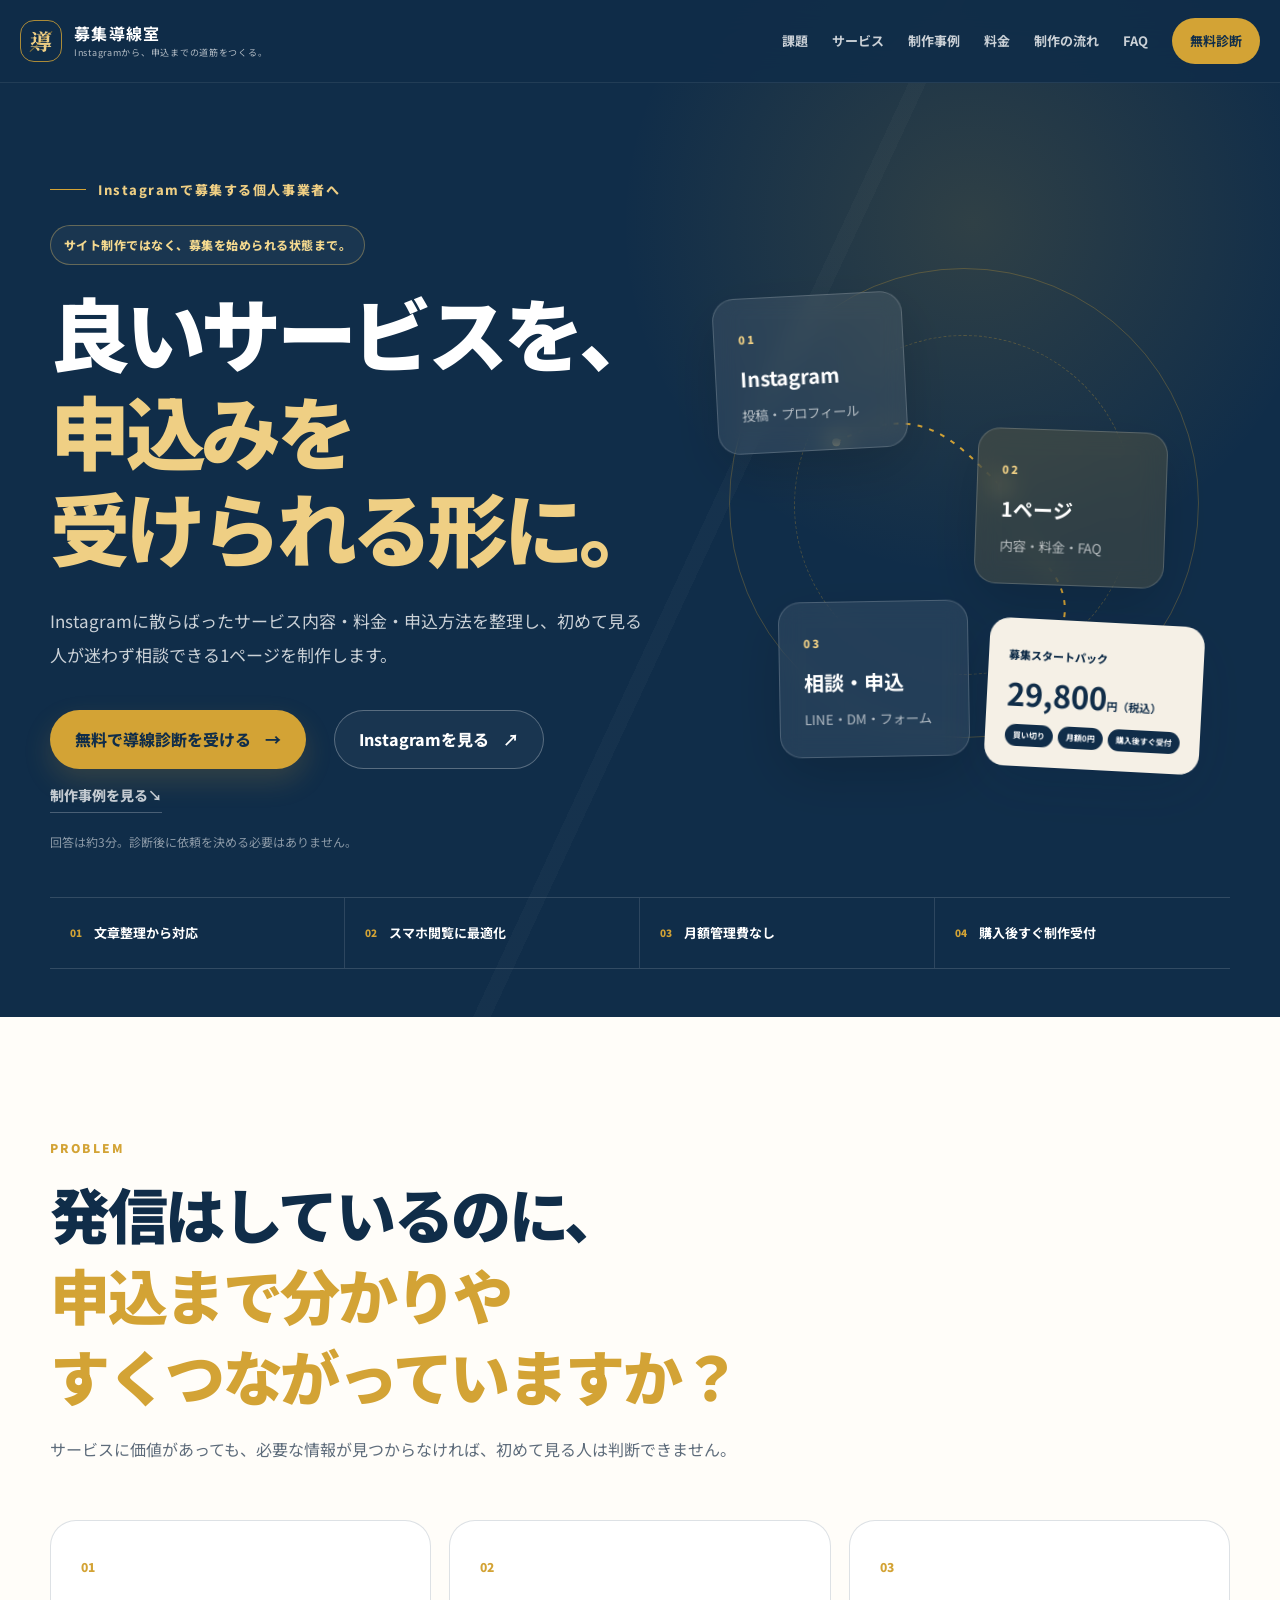
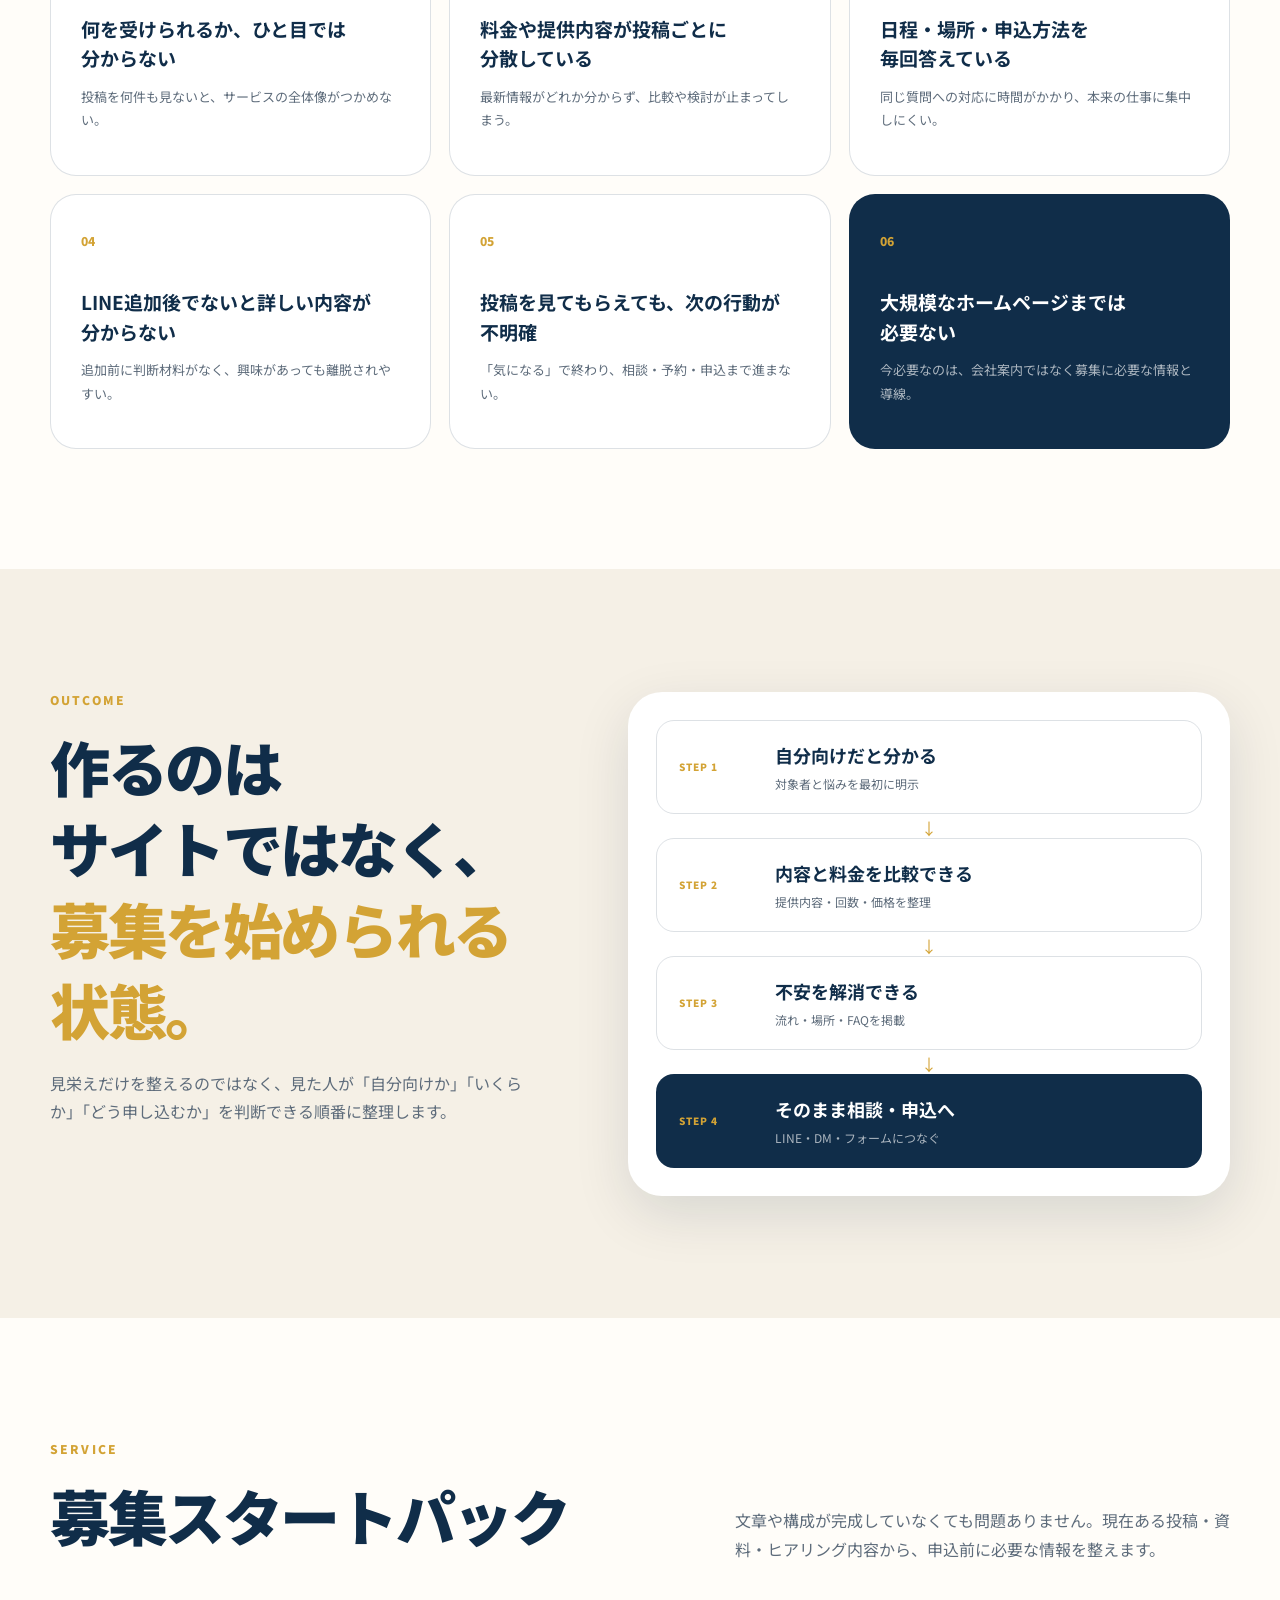
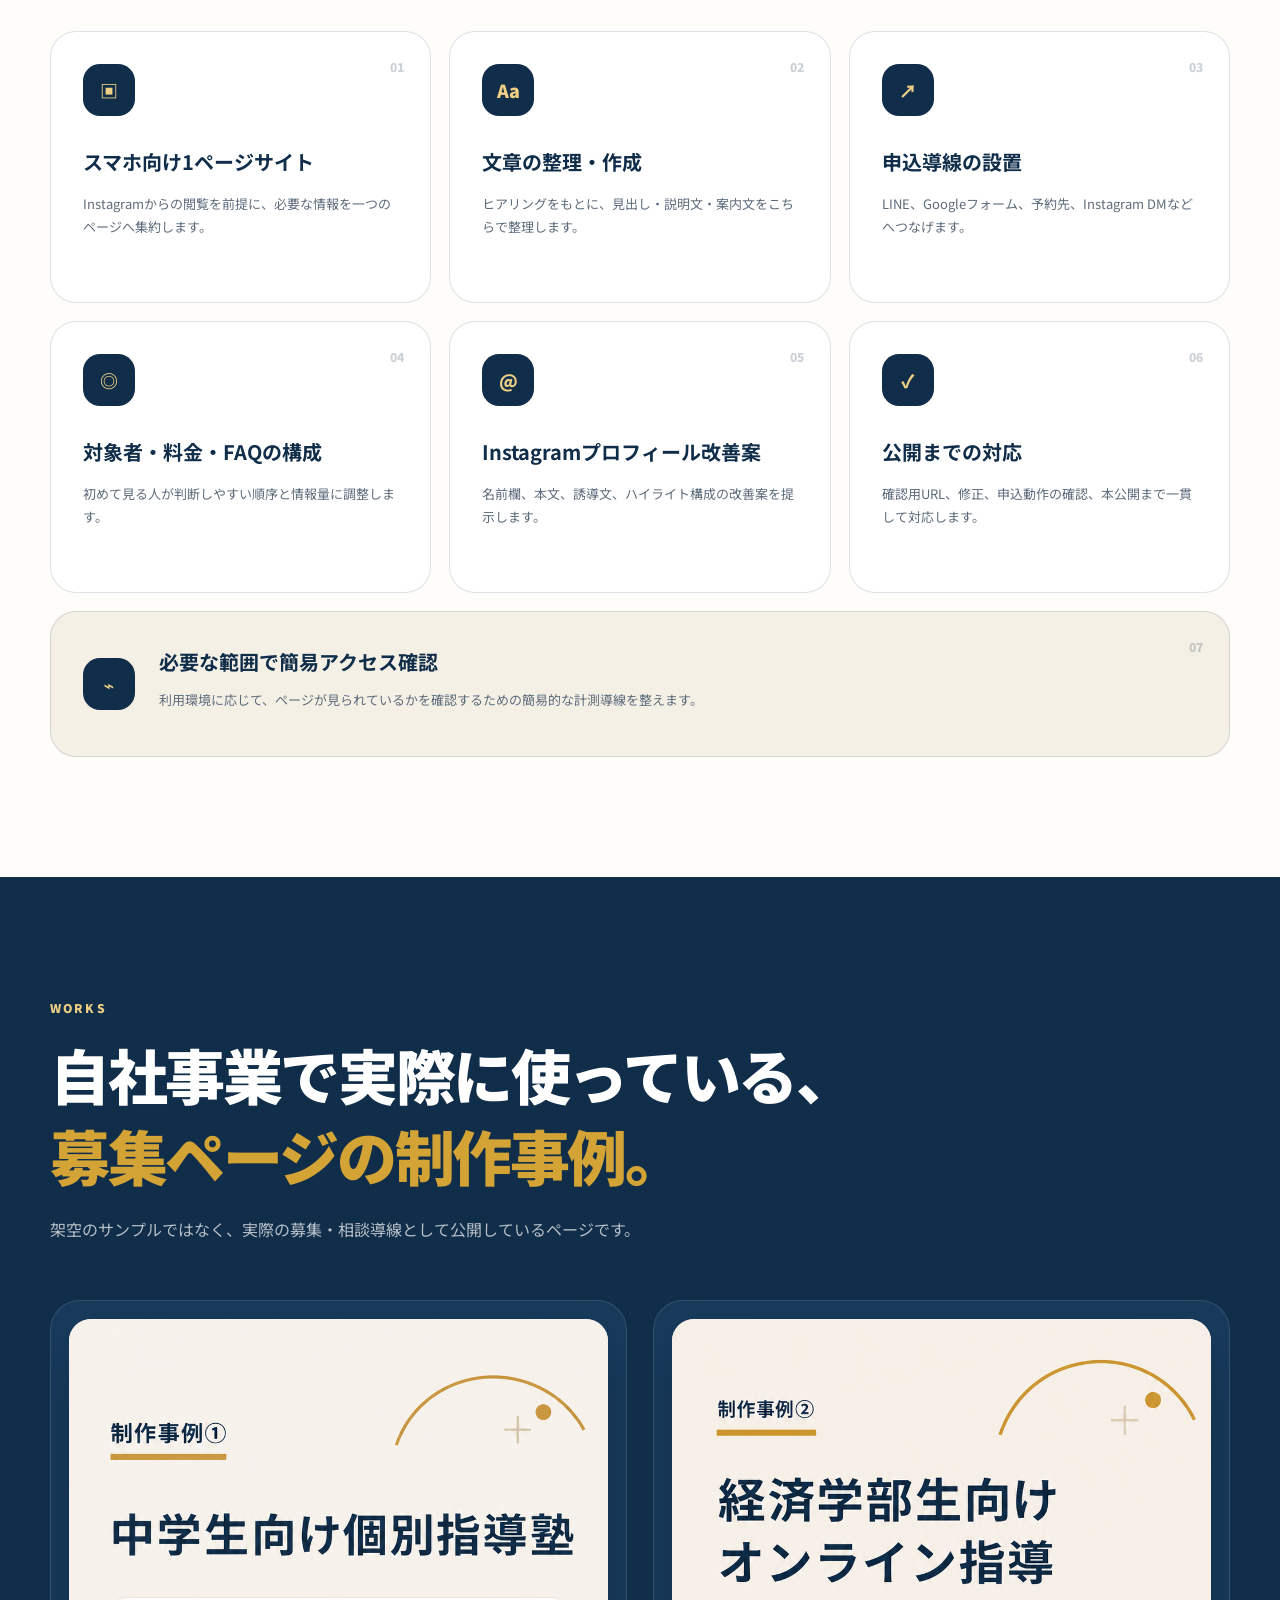
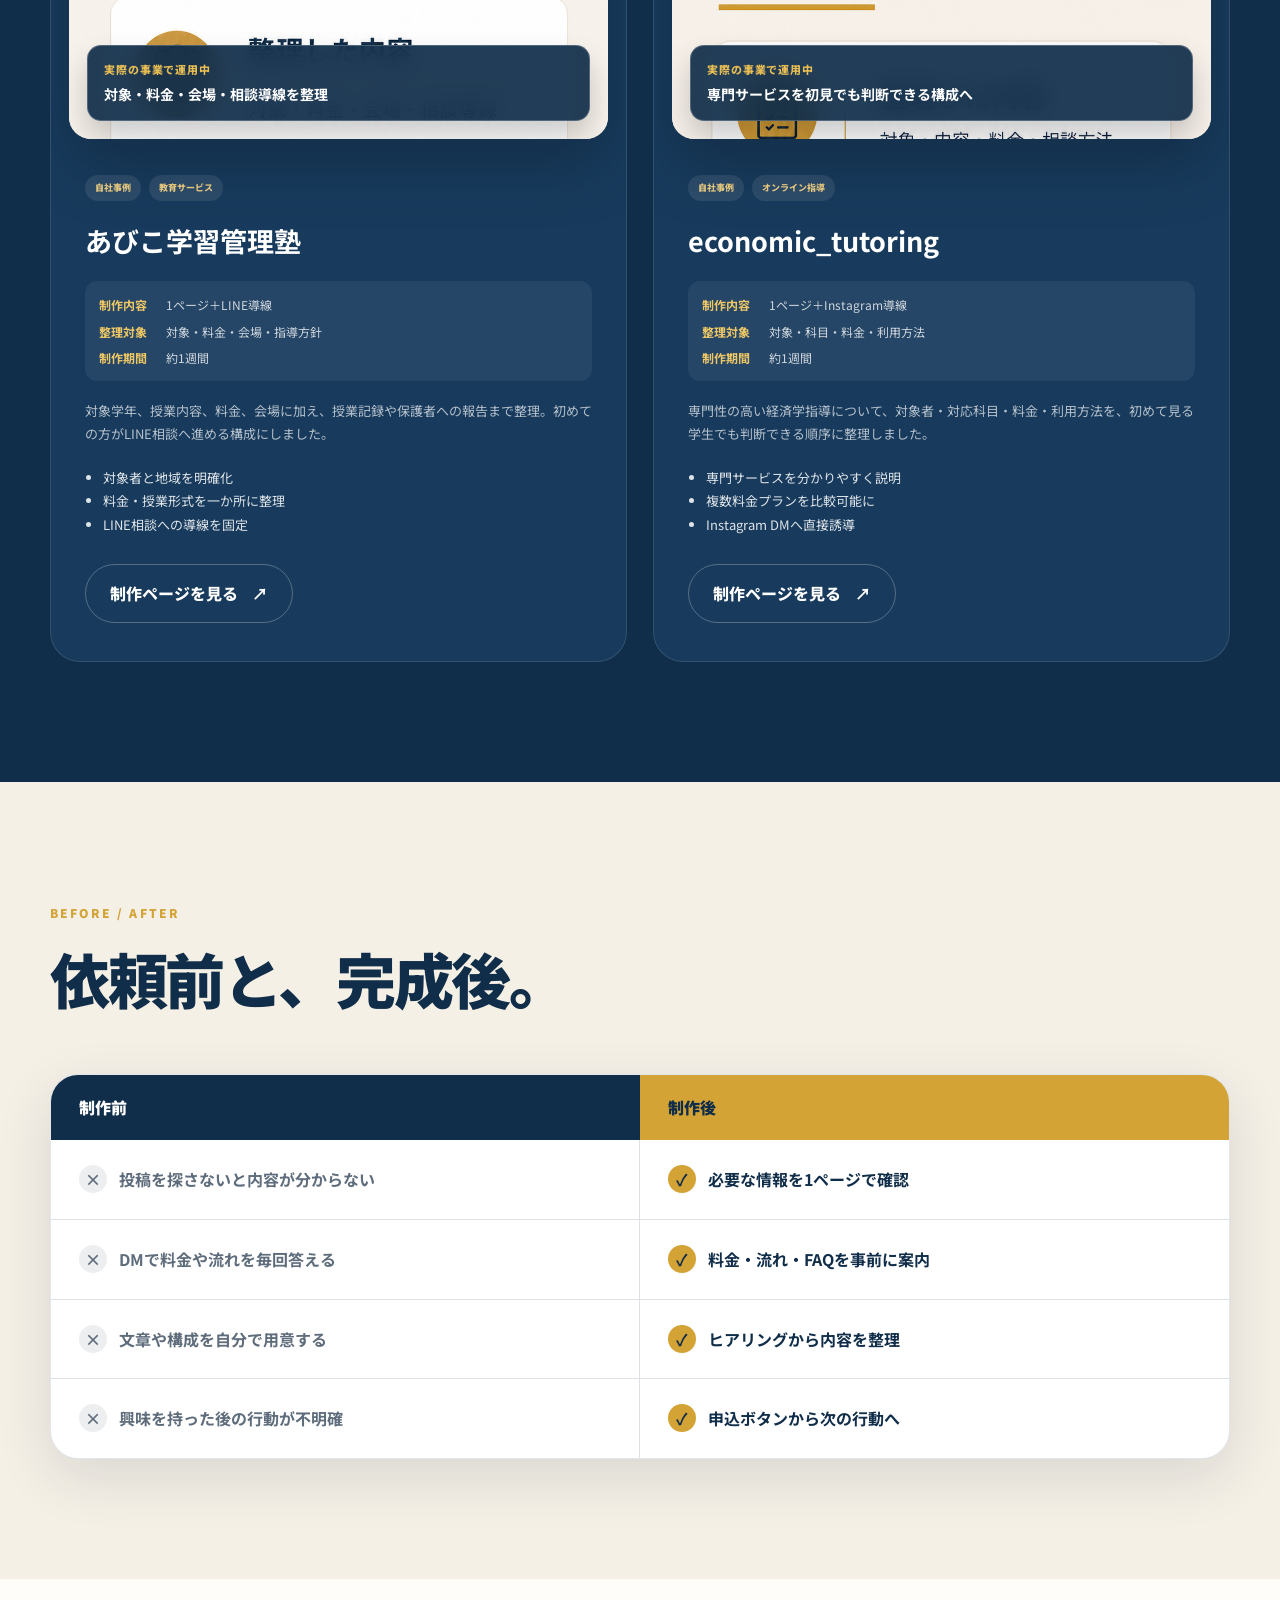
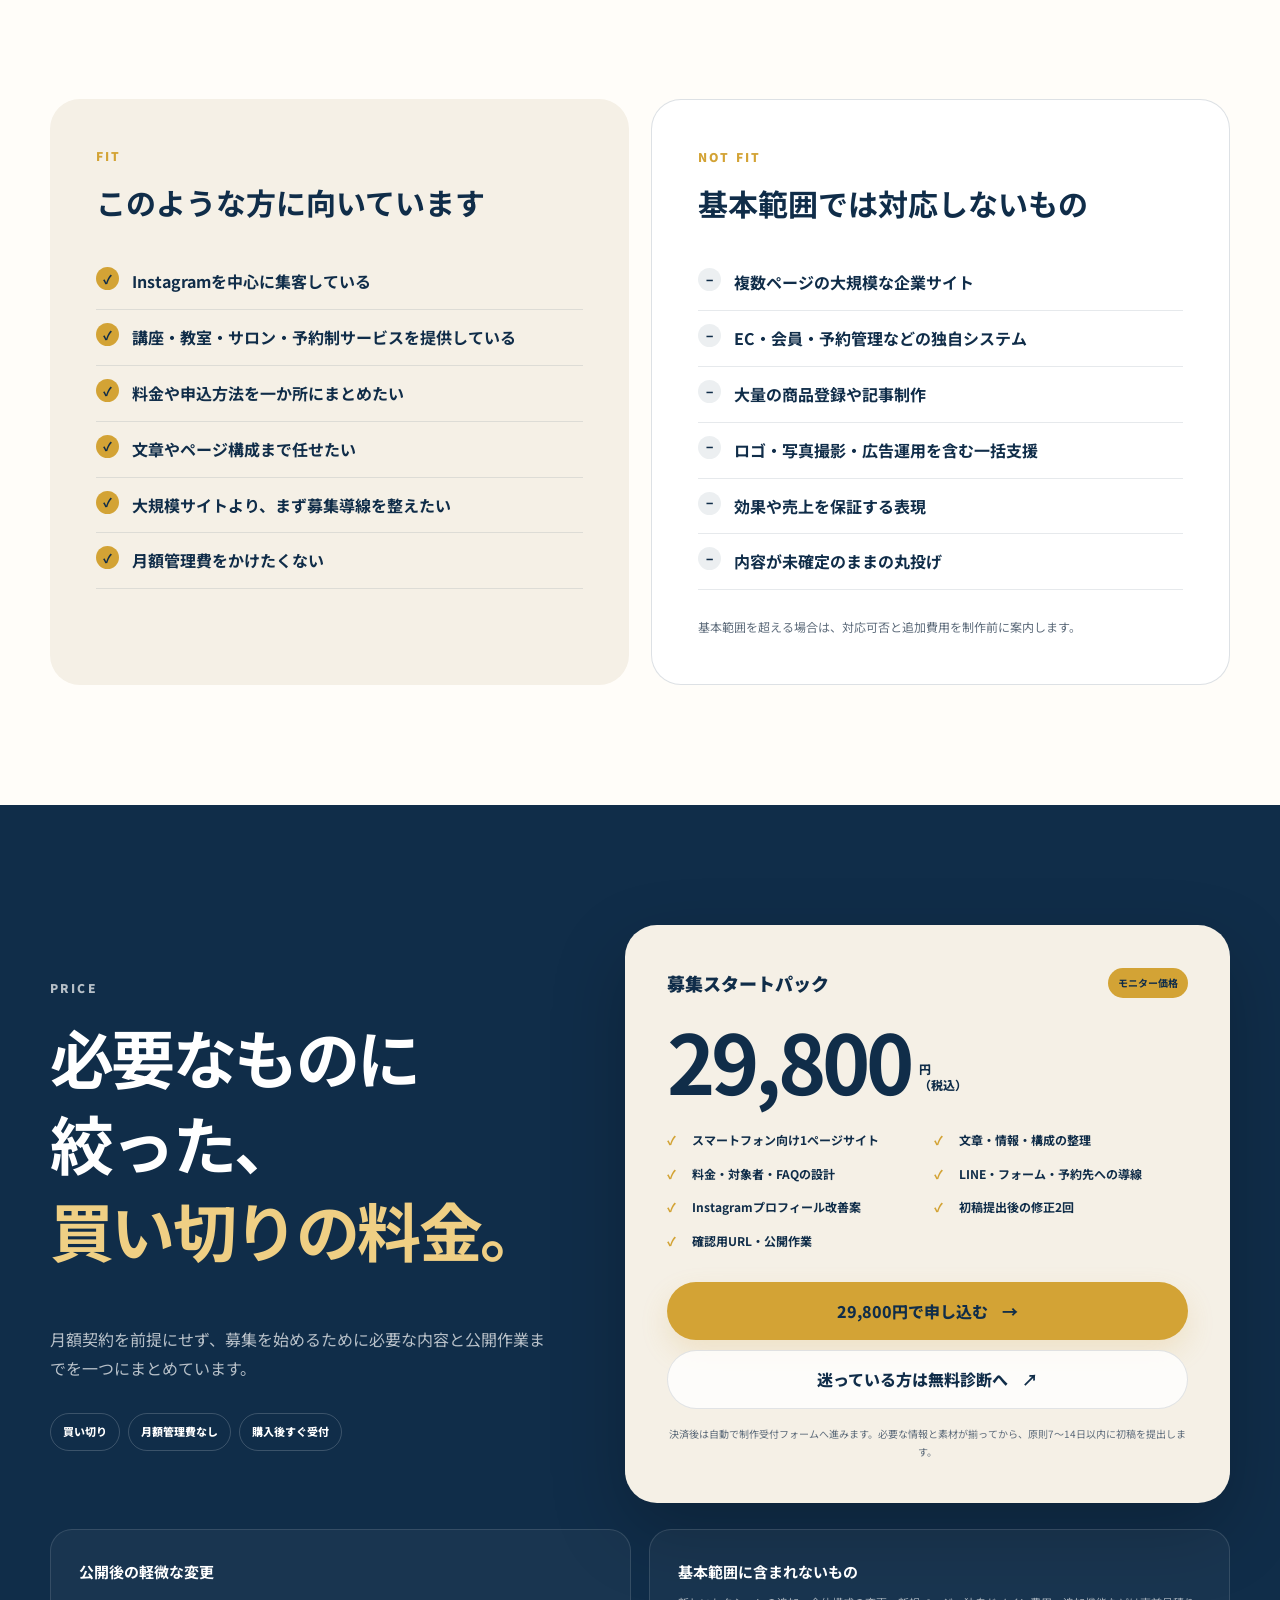
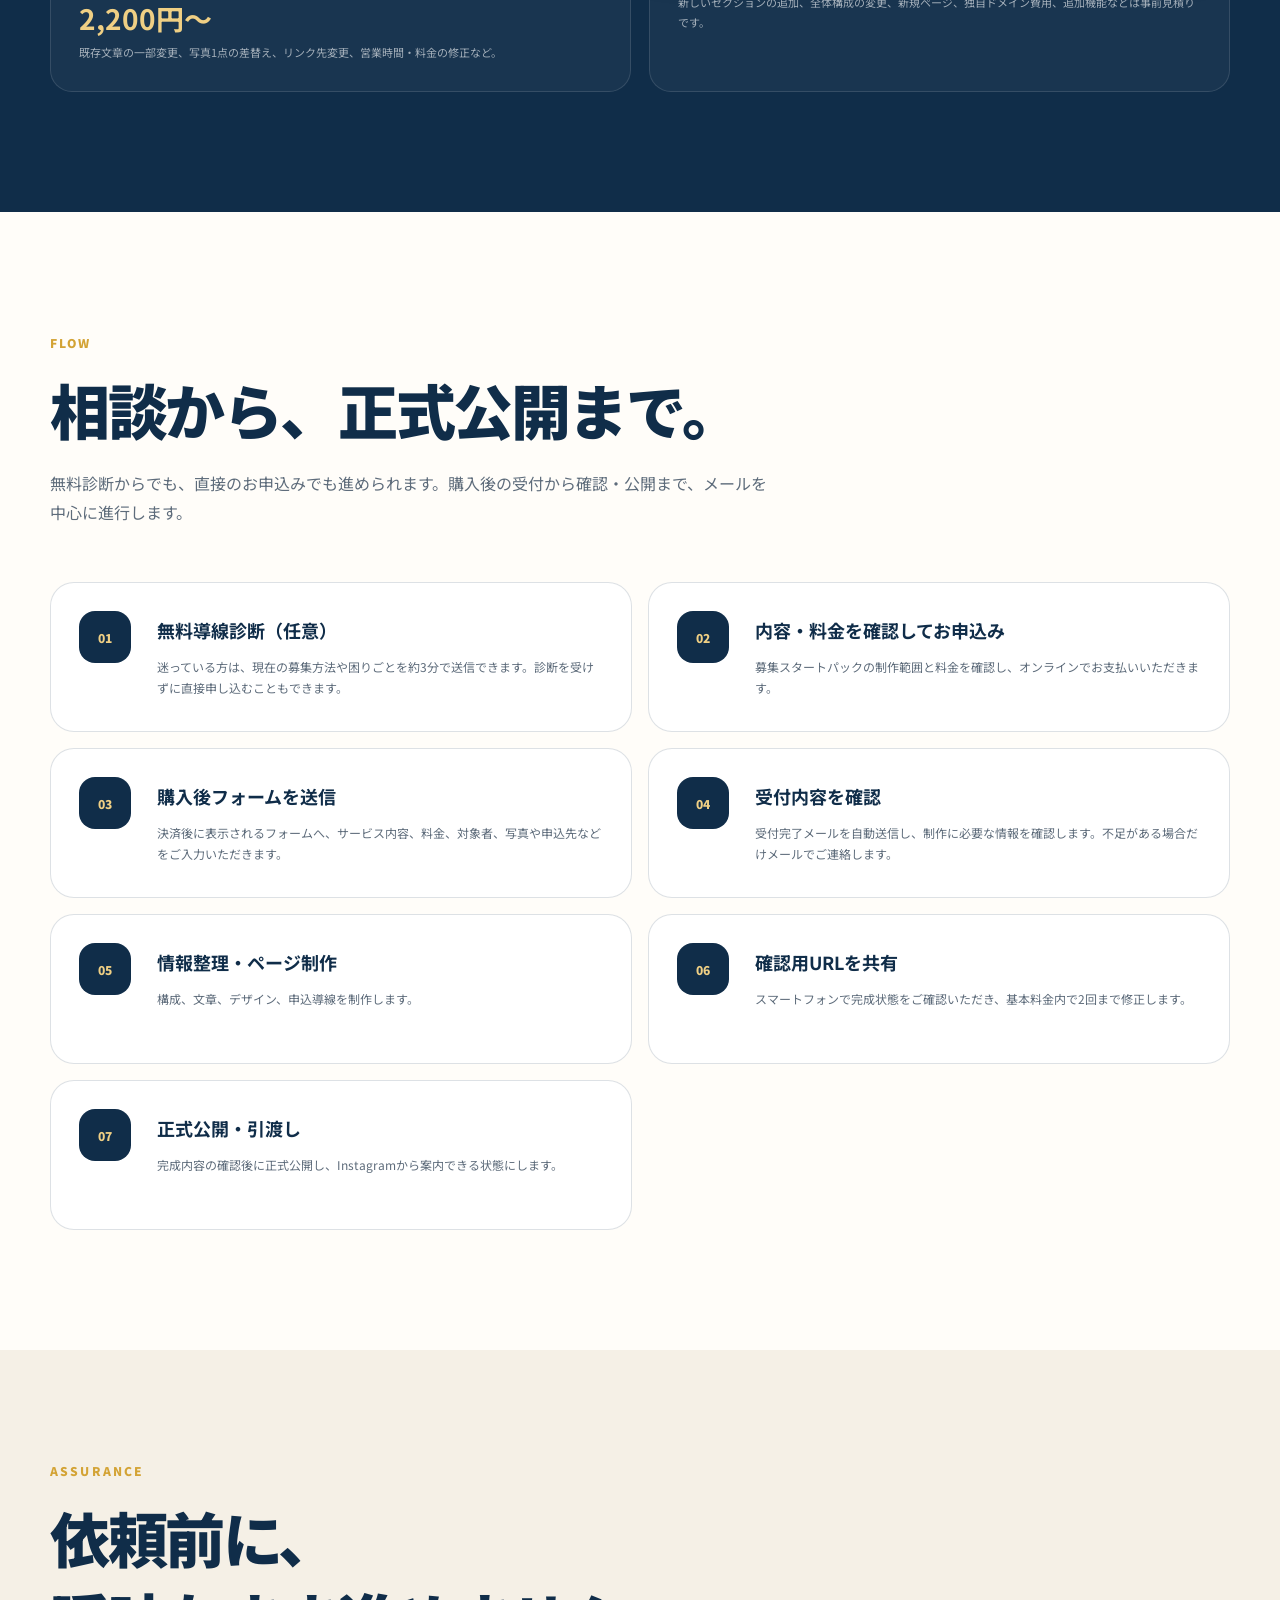
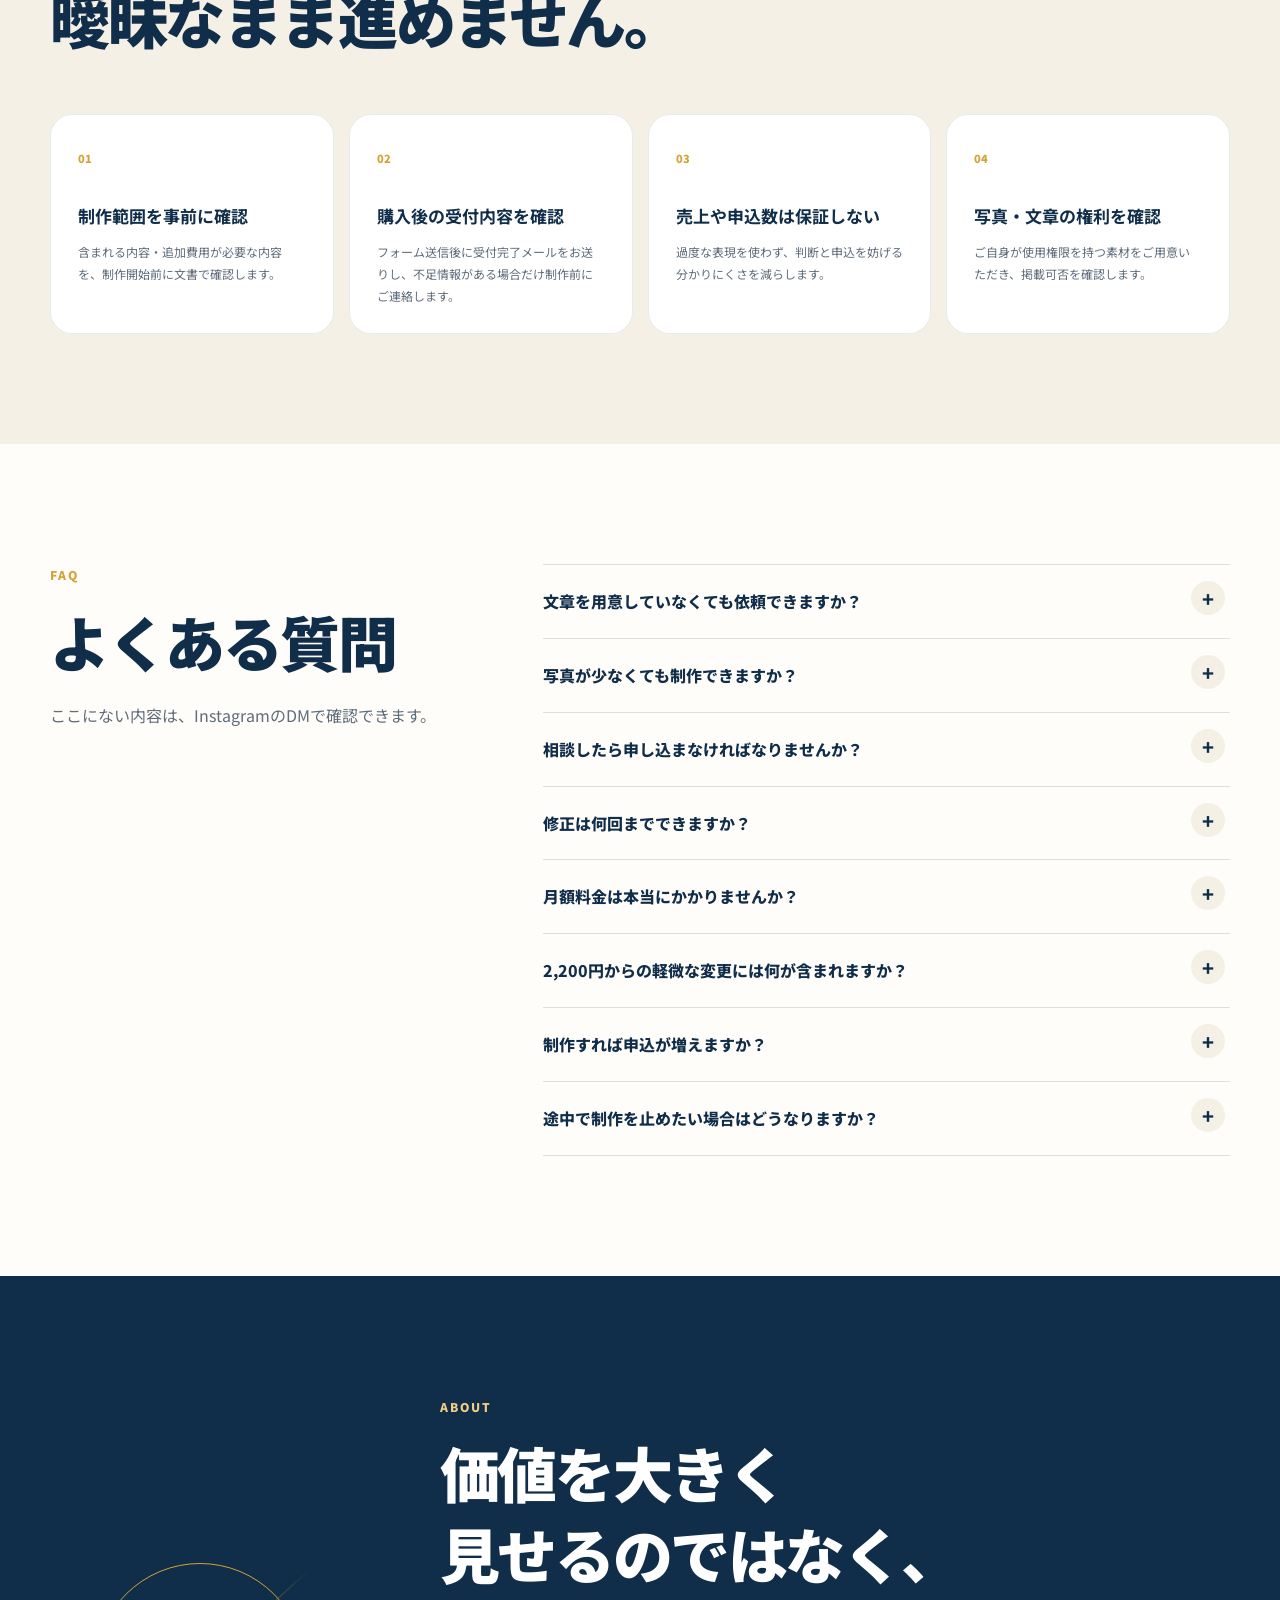
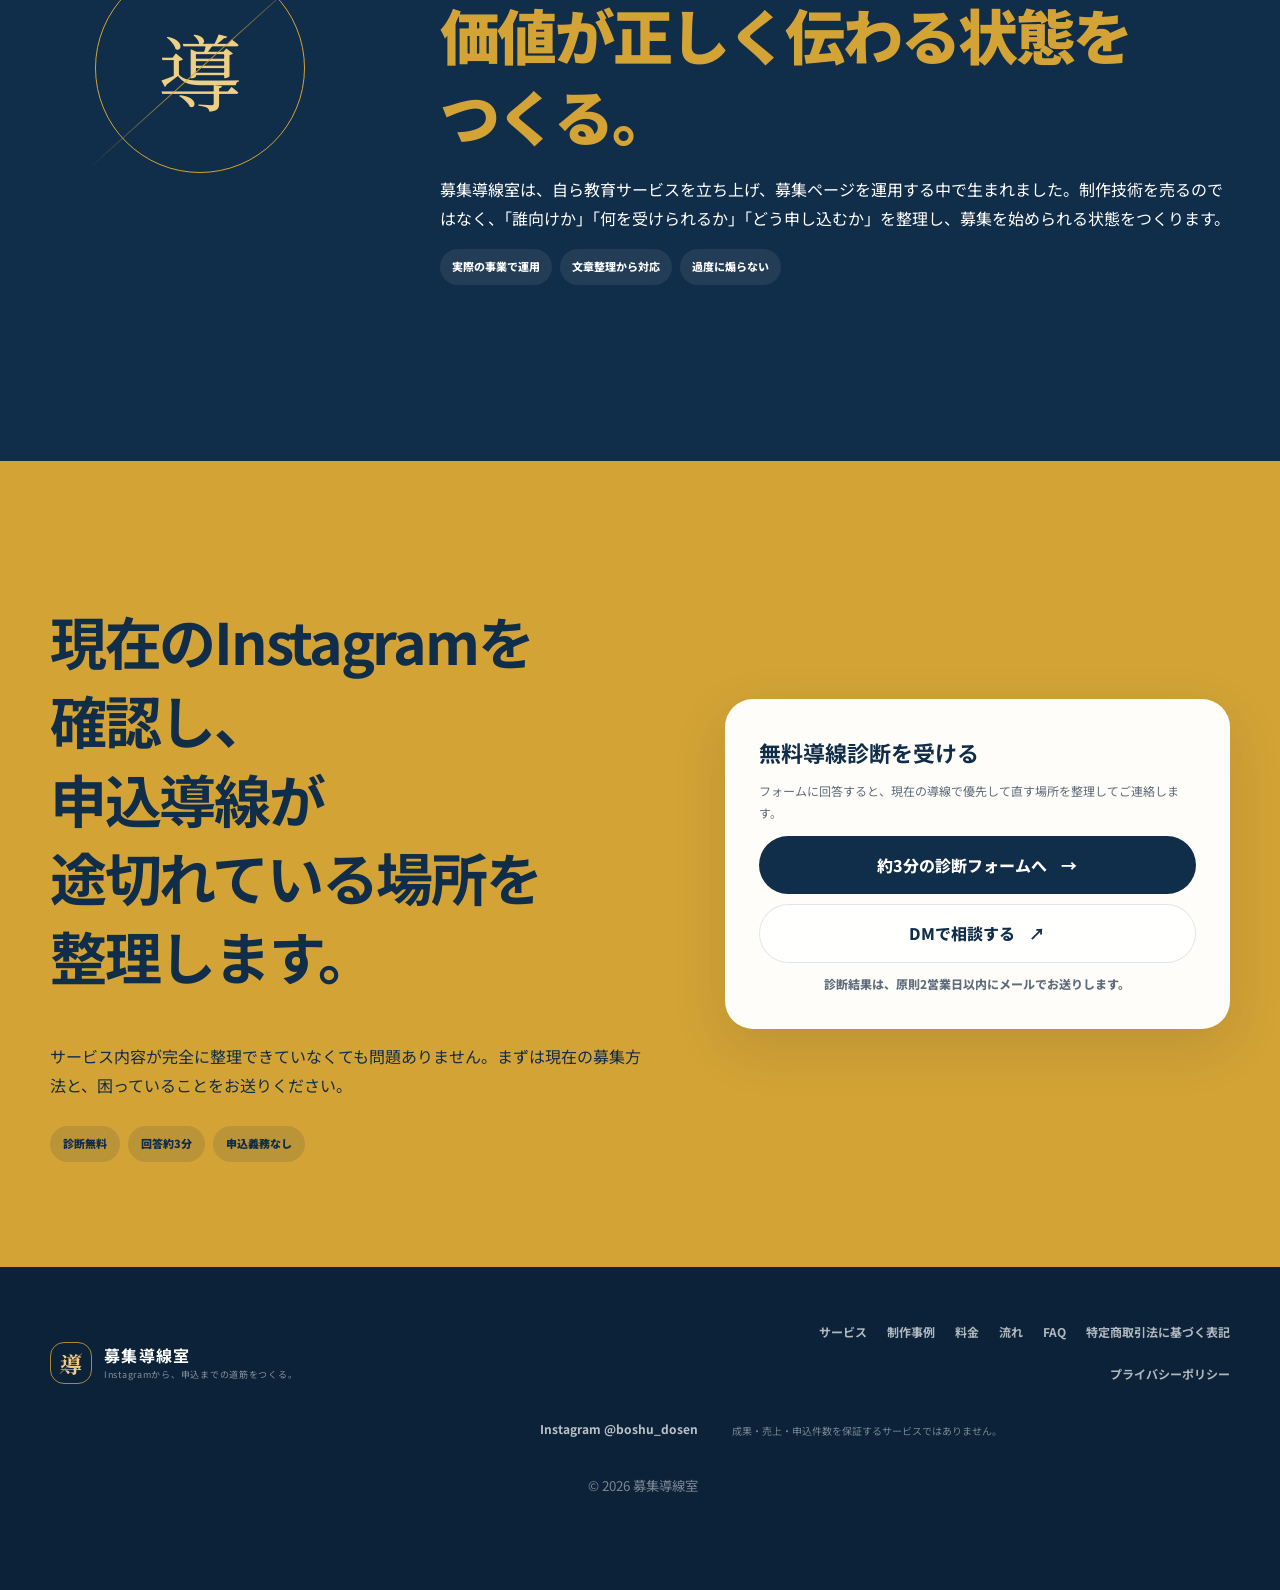
==== commit 4212cf49: "Add privacy-preserving legal notice" ====
--- a/index.html
+++ b/index.html
@@ -23,7 +23,7 @@
   <link rel="preconnect" href="https://fonts.googleapis.com">
   <link rel="preconnect" href="https://fonts.gstatic.com" crossorigin>
   <link href="https://fonts.googleapis.com/css2?family=Noto+Sans+JP:wght@400;500;600;700;800;900&amp;family=Noto+Serif+JP:wght@600;700&amp;display=swap" rel="stylesheet">
-  <link rel="stylesheet" href="styles.css?v=29">
+  <link rel="stylesheet" href="styles.css?v=30">
   <script type="application/ld+json">
   {
     "@context": "https://schema.org",
@@ -388,7 +388,7 @@
   <footer class="site-footer">
     <div class="wrap footer-grid">
       <div class="brand brand-footer"><span class="brand-mark">導</span><span class="brand-copy"><strong>募集導線室</strong><small>Instagramから、申込までの道筋をつくる。</small></span></div>
-      <nav aria-label="フッターナビゲーション"><a href="#service">サービス</a><a href="#works">制作事例</a><a href="#price">料金</a><a href="#flow">流れ</a><a href="#faq">FAQ</a><a href="privacy.html">プライバシーポリシー</a></nav><a class="footer-instagram" href="https://www.instagram.com/boshu_dosen/" target="_blank" rel="noopener noreferrer">Instagram @boshu_dosen</a>
+      <nav aria-label="フッターナビゲーション"><a href="#service">サービス</a><a href="#works">制作事例</a><a href="#price">料金</a><a href="#flow">流れ</a><a href="#faq">FAQ</a><a href="legal.html">特定商取引法に基づく表記</a><a href="privacy.html">プライバシーポリシー</a></nav><a class="footer-instagram" href="https://www.instagram.com/boshu_dosen/" target="_blank" rel="noopener noreferrer">Instagram @boshu_dosen</a>
       <p>成果・売上・申込件数を保証するサービスではありません。</p>
       <small>© 2026 募集導線室</small>
     </div>
--- a/styles.css
+++ b/styles.css
@@ -914,6 +914,15 @@
 .policy-article section a { color: var(--navy); font-weight: 800; text-decoration: underline; text-underline-offset: 4px; }
 .policy-date { margin: 28px 0; color: var(--muted); font-size: 12px; }
 .policy-footer { padding: 34px 0; }
+.policy-footer .wrap { display: flex; align-items: center; justify-content: space-between; gap: 20px; }
+.policy-footer nav { display: flex; flex-wrap: wrap; gap: 18px; font-size: 12px; font-weight: 700; color: rgba(255,255,255,.68); }
+.commerce-list { margin: 0; }
+.commerce-list > div { display: grid; grid-template-columns: minmax(160px, .75fr) minmax(0, 1.6fr); gap: 24px; padding: 17px 0; border-top: 1px solid var(--line); }
+.commerce-list > div:first-child { padding-top: 0; border-top: 0; }
+.commerce-list dt { color: var(--navy); font-size: 13px; font-weight: 900; line-height: 1.8; }
+.commerce-list dd { margin: 0; color: var(--muted); font-size: 14px; line-height: 1.9; }
+.commerce-list dd small { font-size: 12px; }
+.commerce-note { margin-top: 18px; padding: 16px 18px; border-radius: 12px; background: var(--ivory); }
 
 @media (max-width: 640px) {
   .policy-header-inner { min-height: 68px; }
@@ -923,4 +932,6 @@
   .policy-article h1 { font-size: 34px; }
   .policy-lead { margin-bottom: 36px; padding: 19px 20px; }
   .policy-article section { padding: 23px 0; }
-}
+  .policy-footer .wrap { align-items: flex-start; flex-direction: column; }
+  .commerce-list > div { grid-template-columns: 1fr; gap: 5px; padding: 15px 0; }
+}
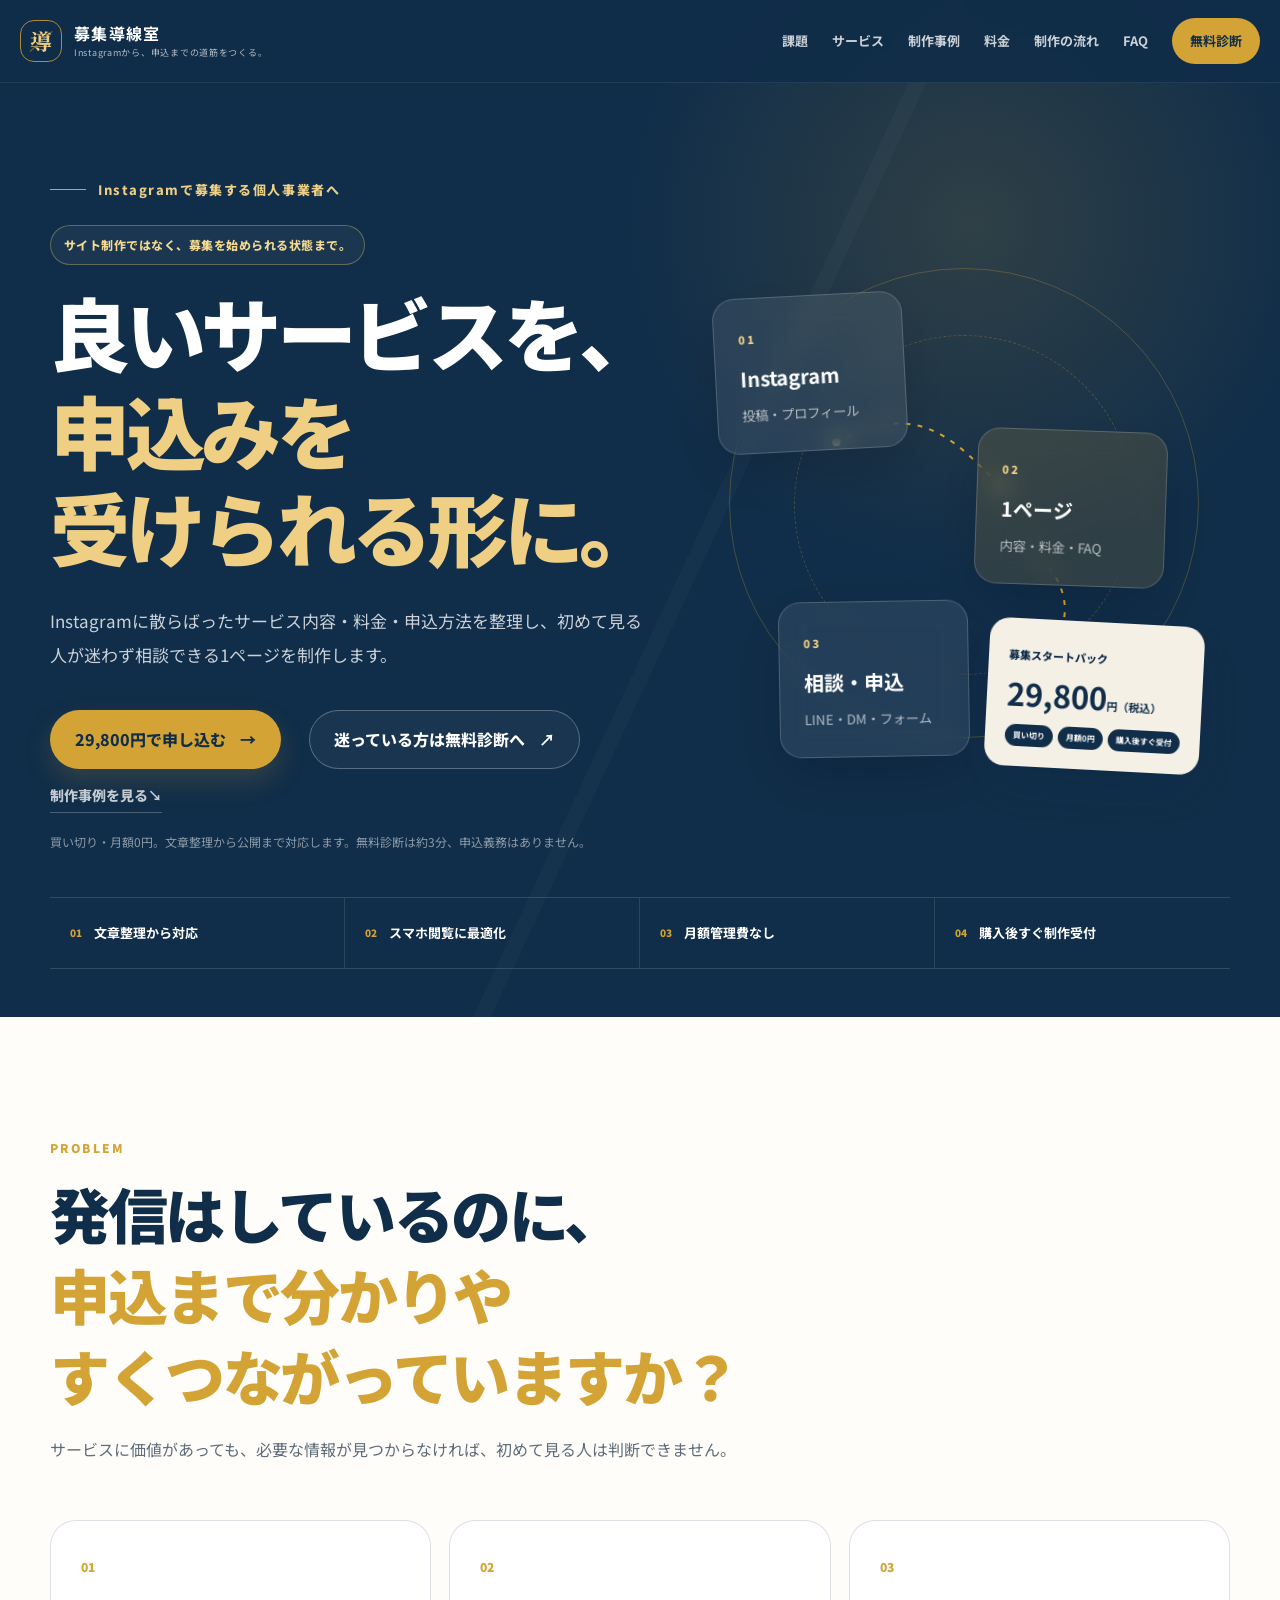
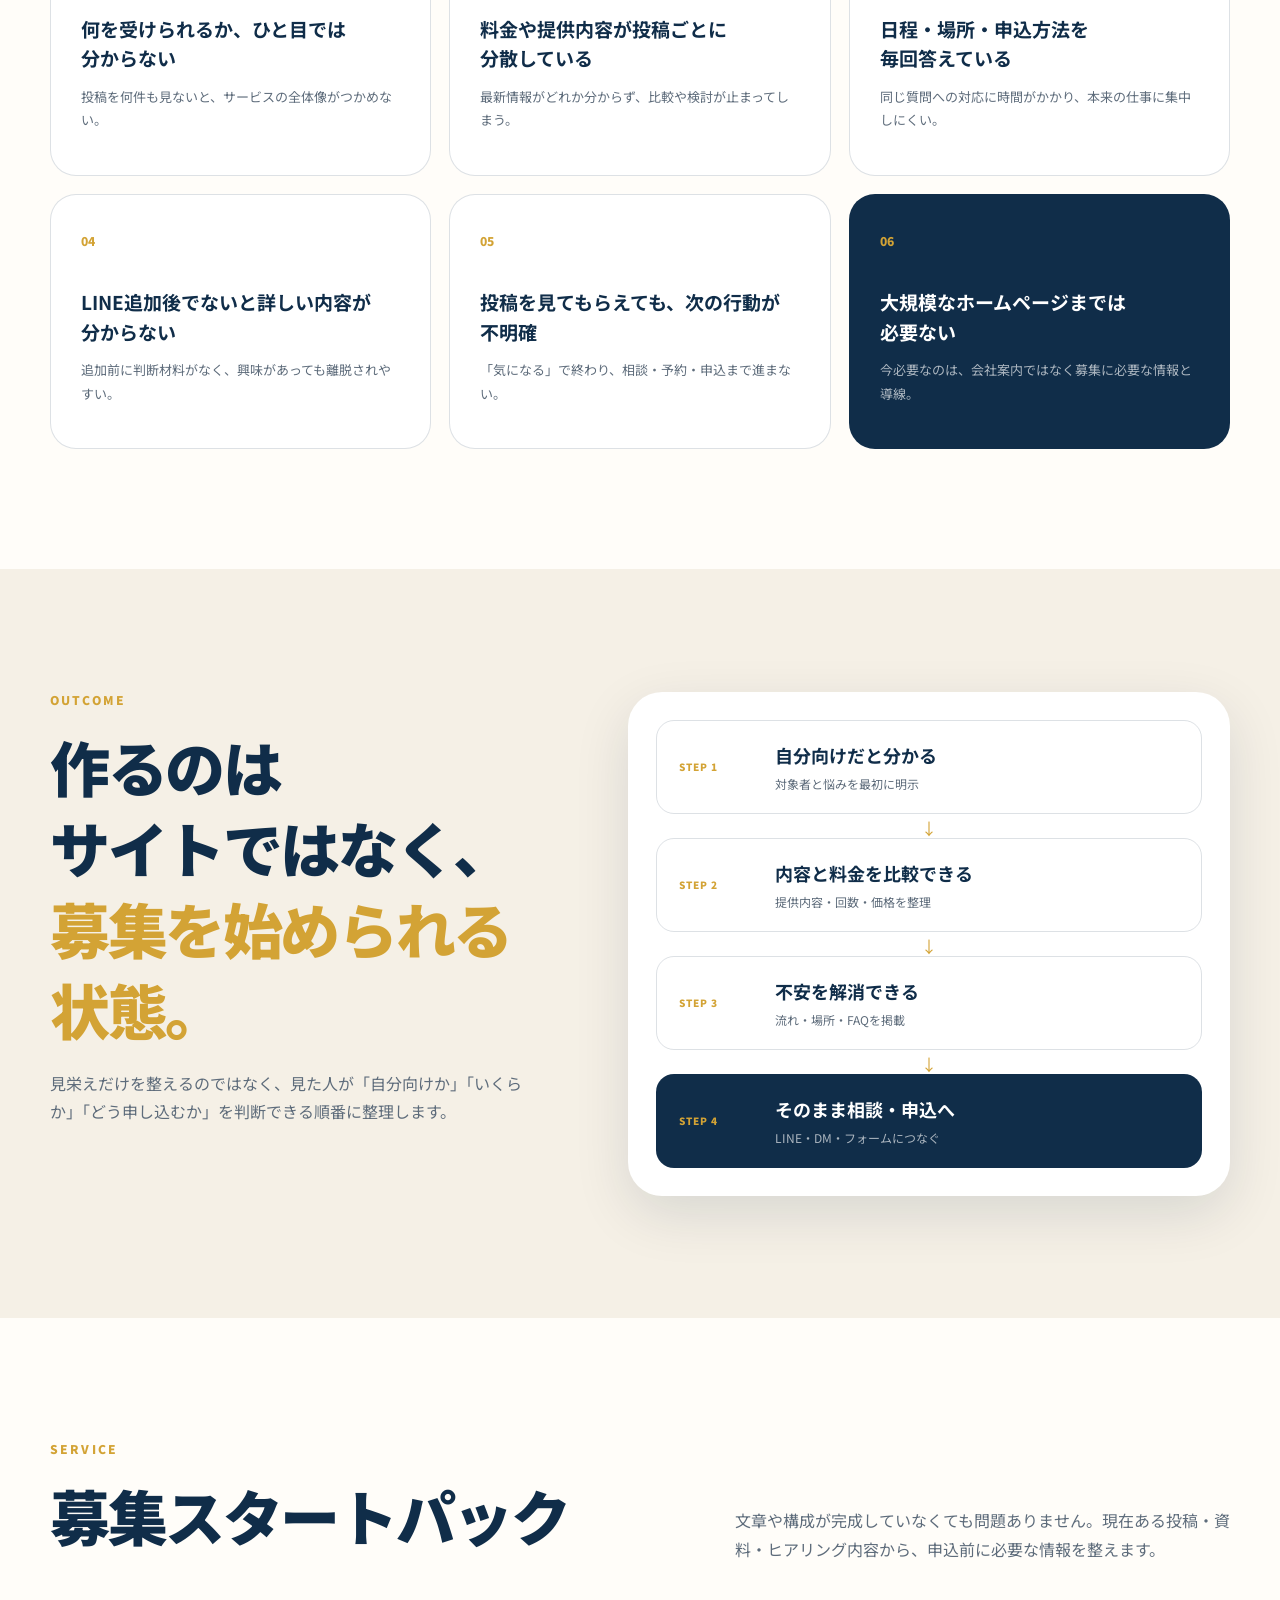
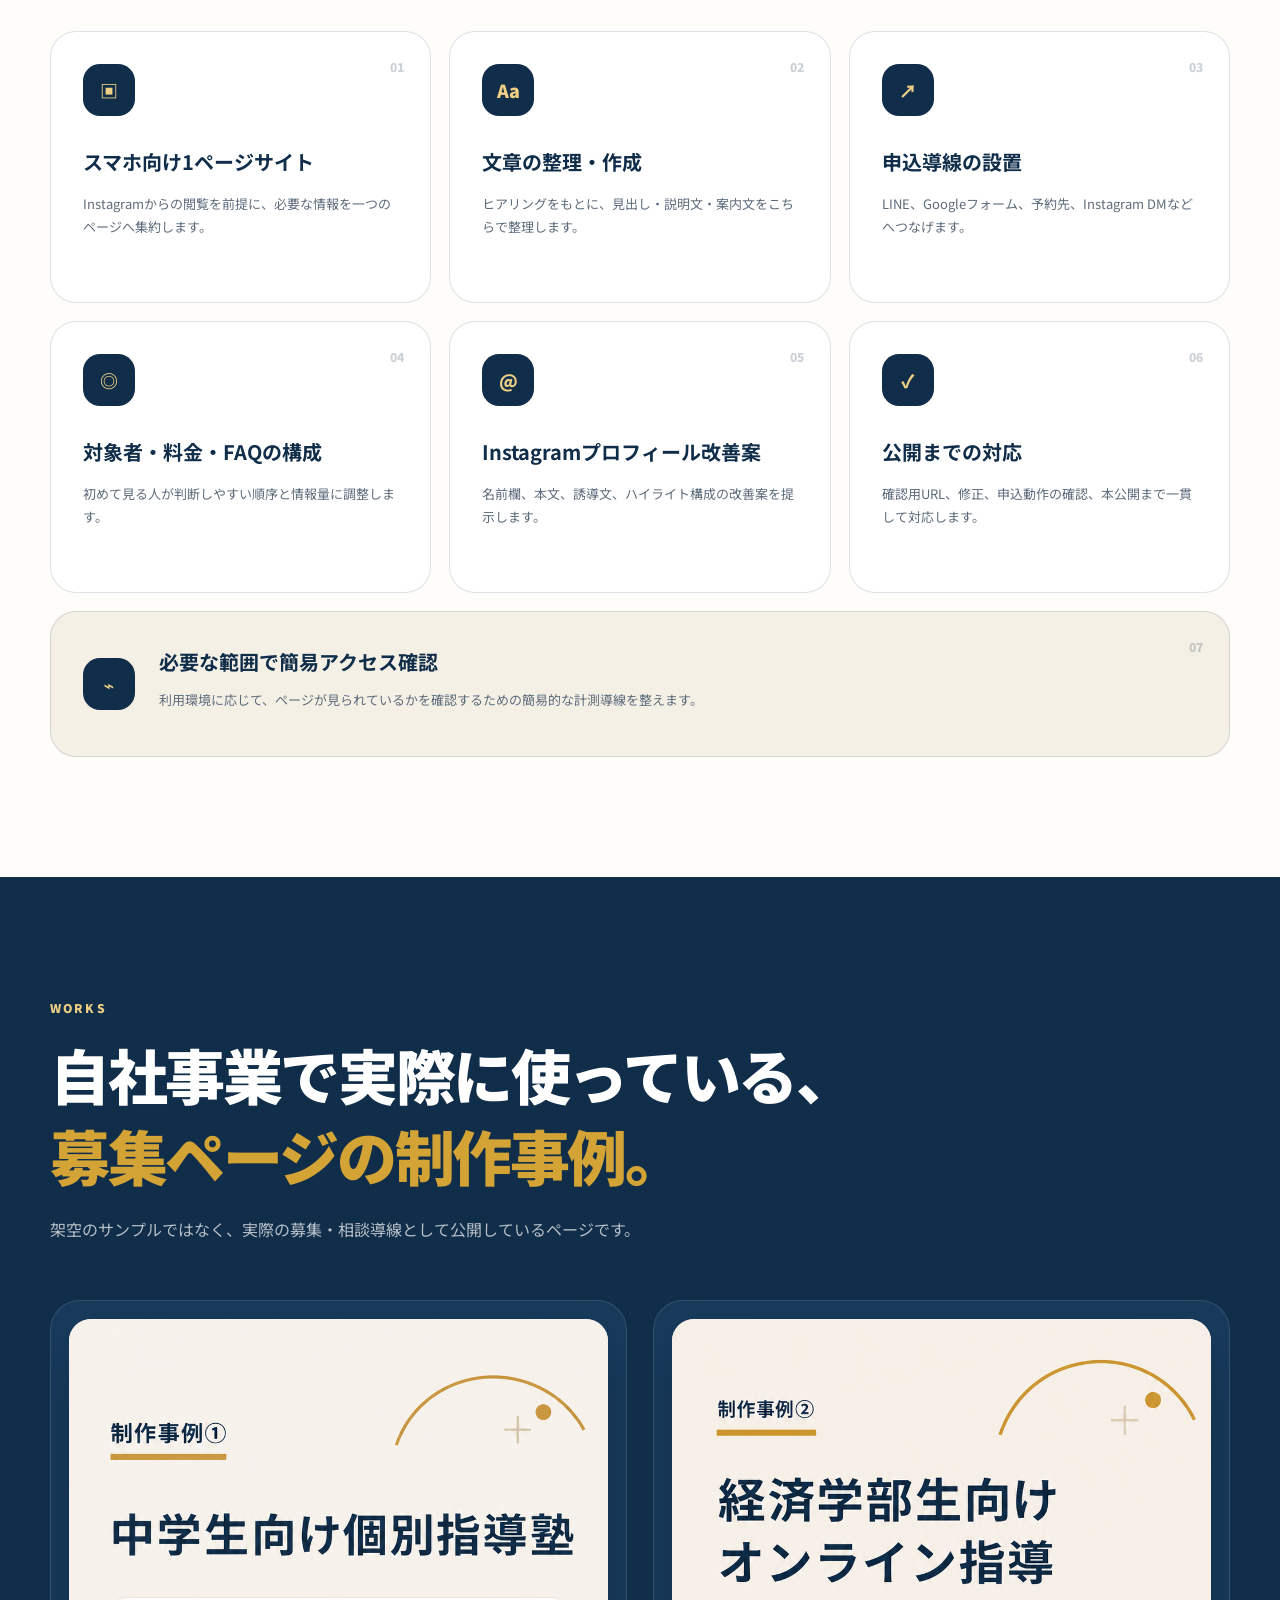
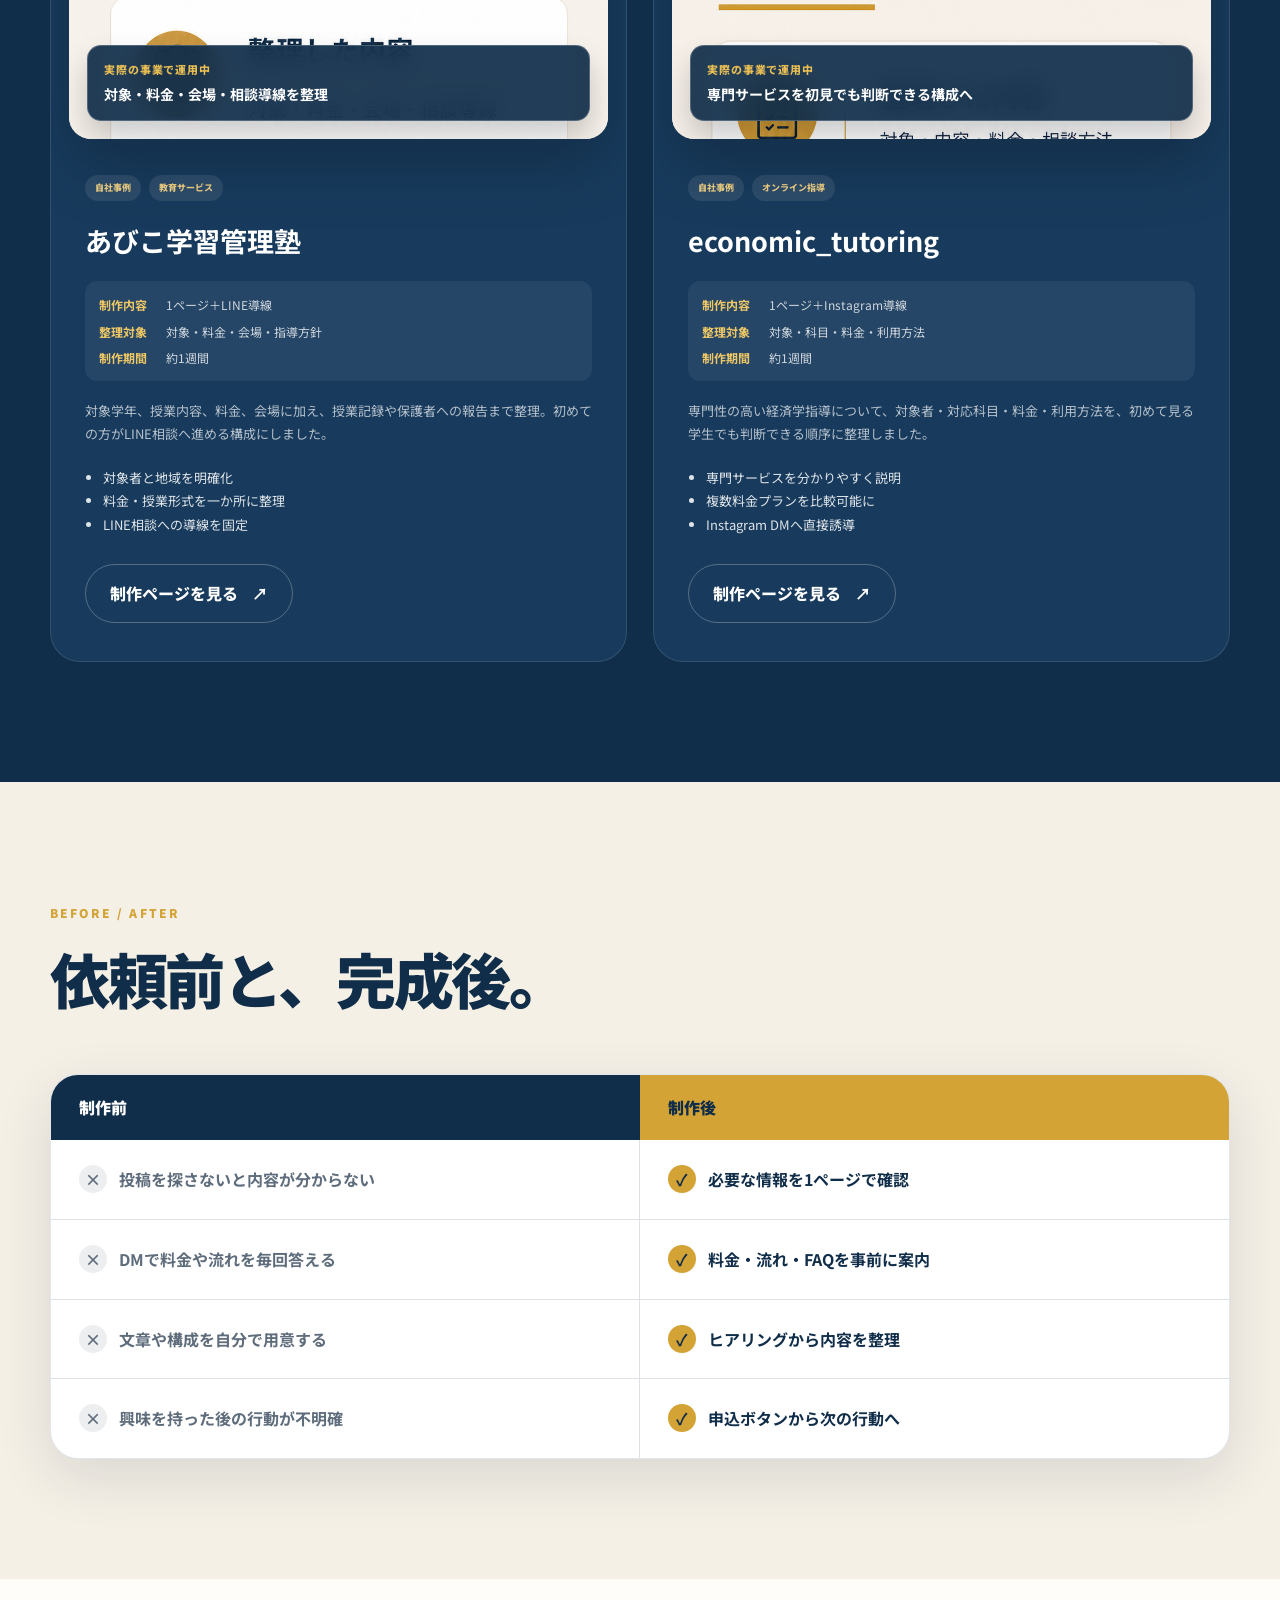
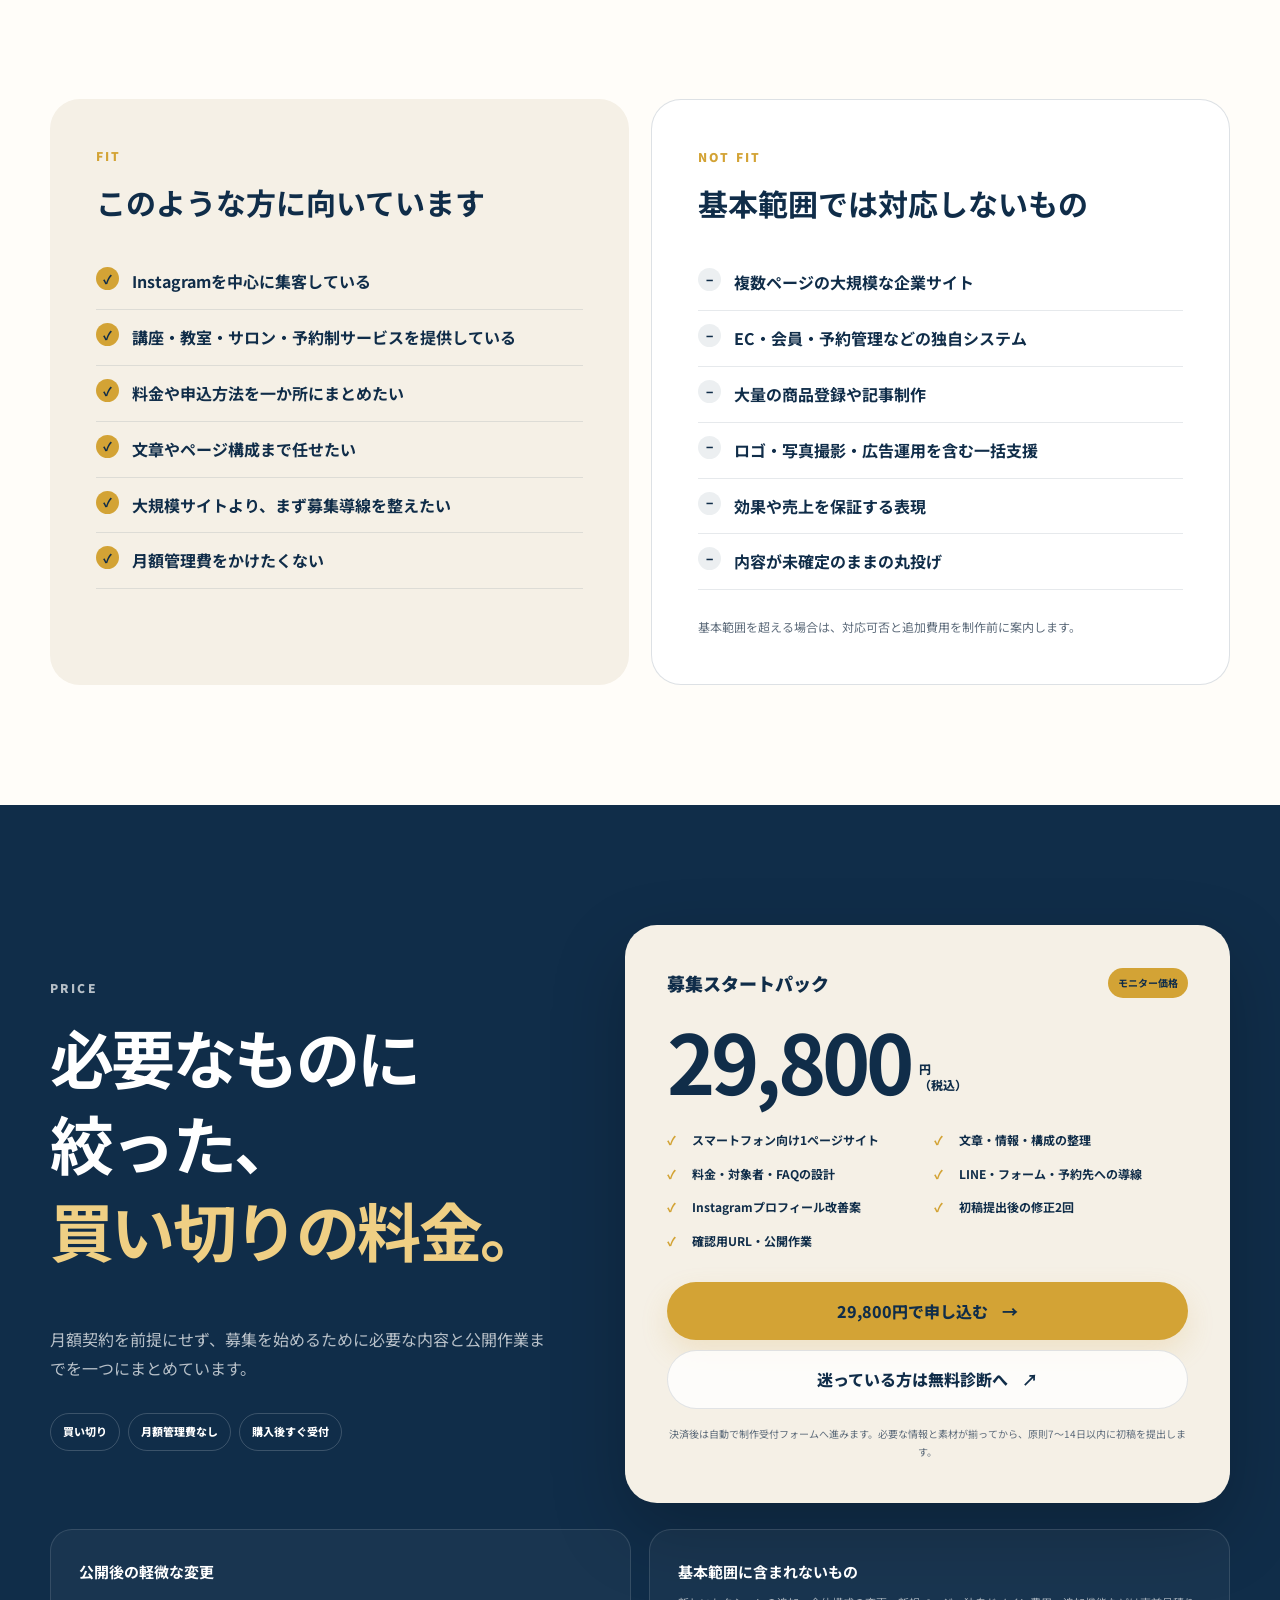
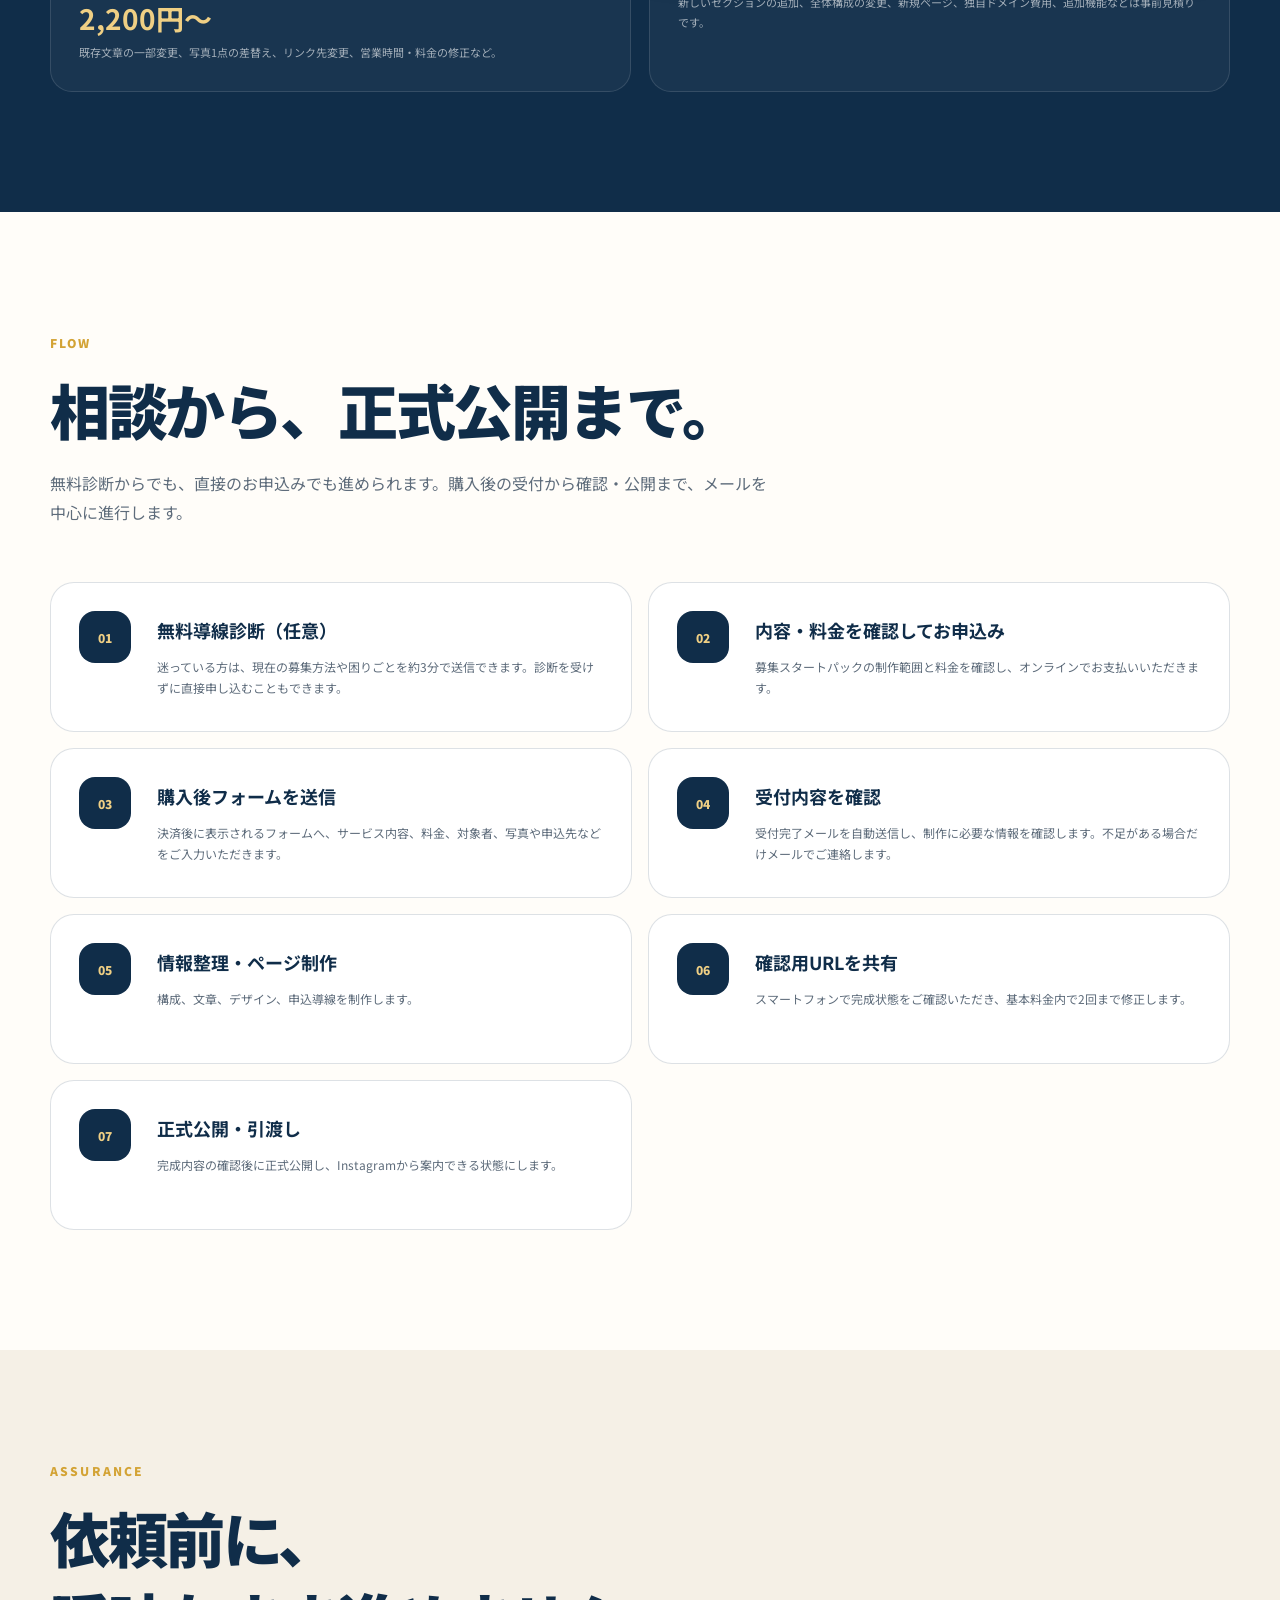
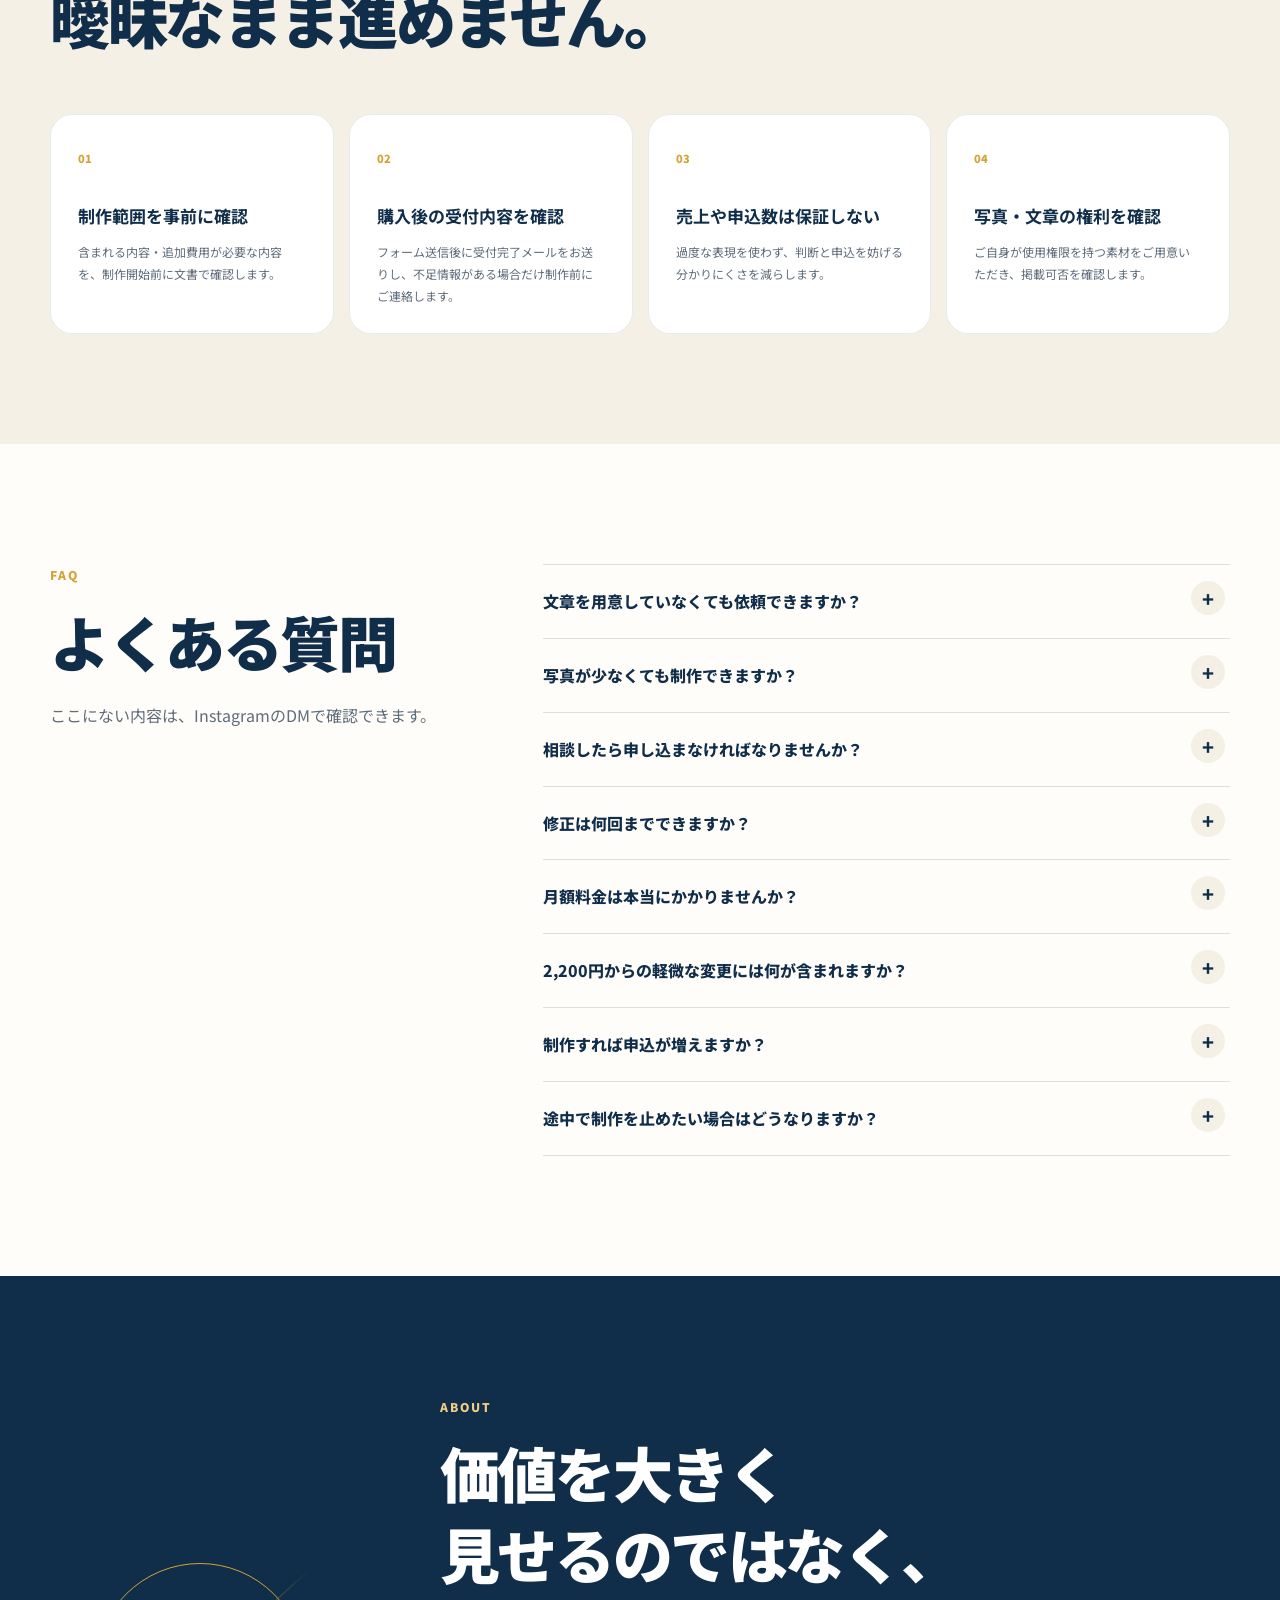
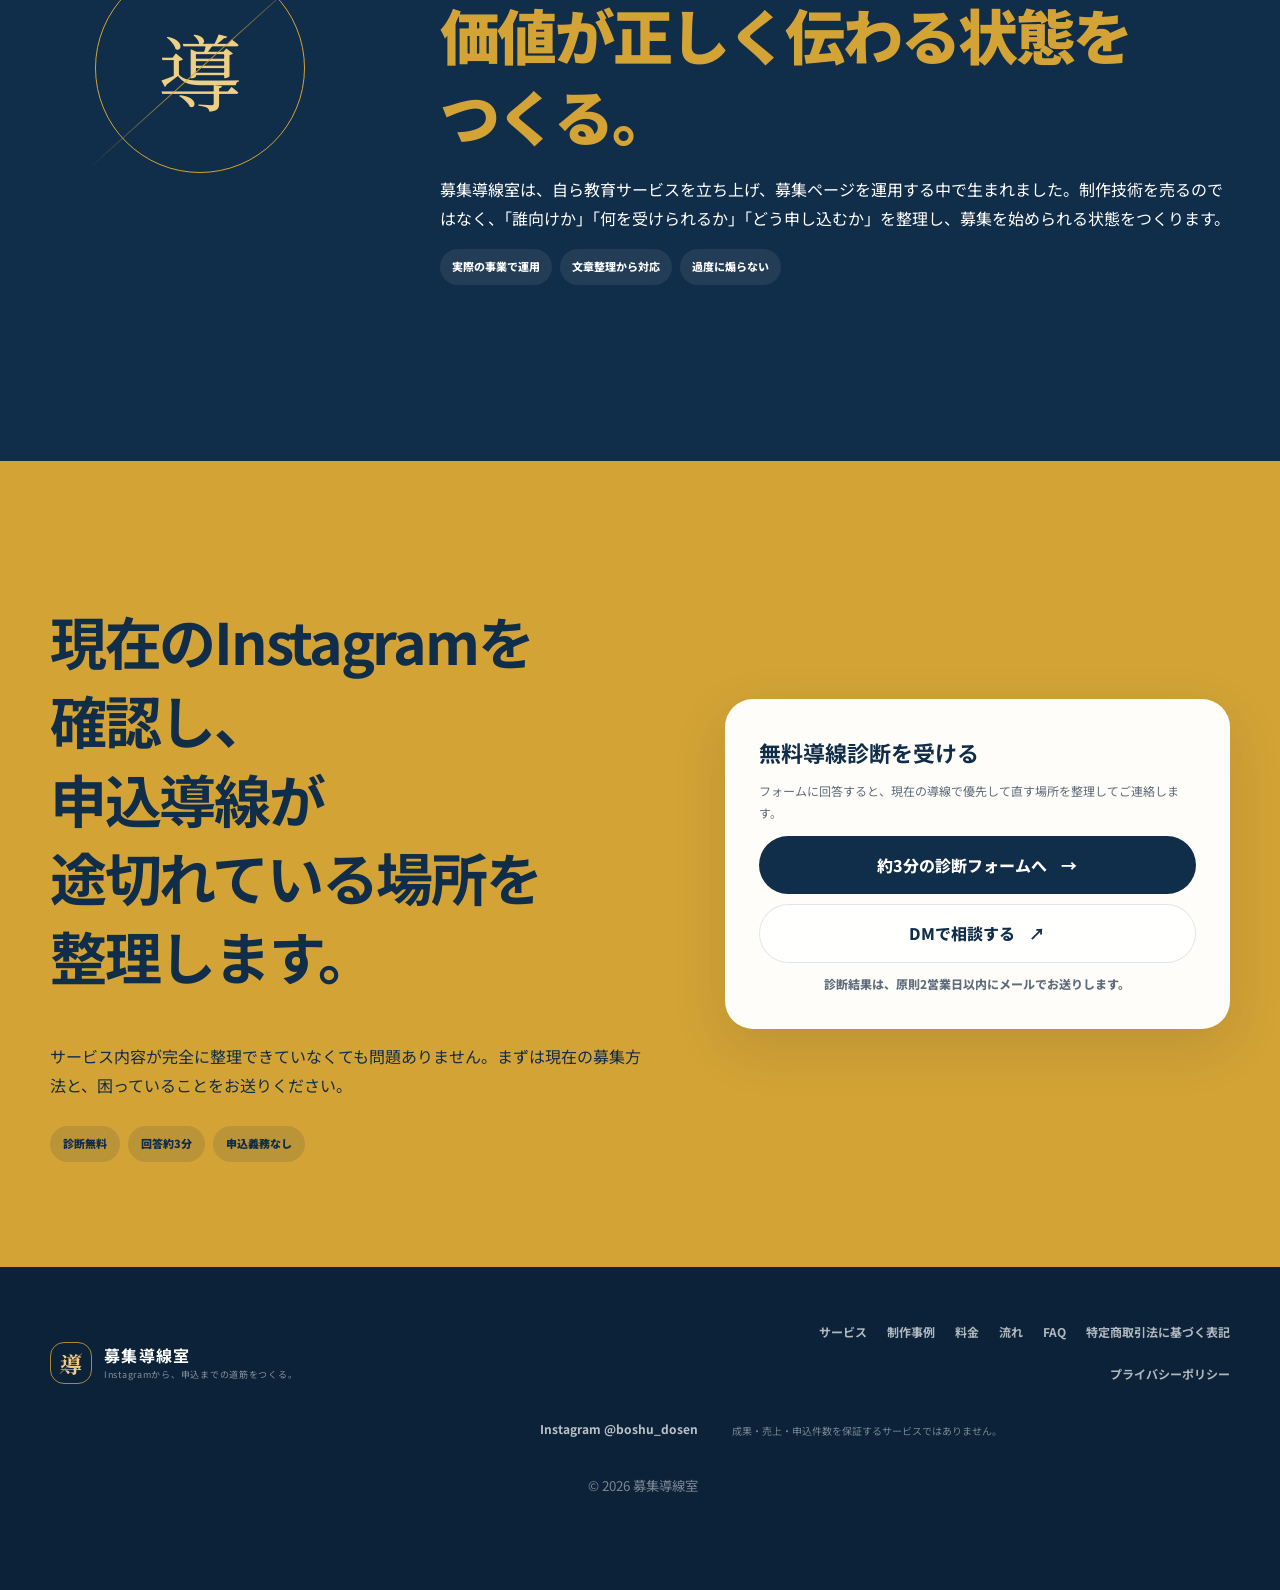
==== commit 36c8df02: "Prioritize direct purchase in hero" ====
--- a/index.html
+++ b/index.html
@@ -23,7 +23,7 @@
   <link rel="preconnect" href="https://fonts.googleapis.com">
   <link rel="preconnect" href="https://fonts.gstatic.com" crossorigin>
   <link href="https://fonts.googleapis.com/css2?family=Noto+Sans+JP:wght@400;500;600;700;800;900&amp;family=Noto+Serif+JP:wght@600;700&amp;display=swap" rel="stylesheet">
-  <link rel="stylesheet" href="styles.css?v=30">
+  <link rel="stylesheet" href="styles.css?v=31">
   <script type="application/ld+json">
   {
     "@context": "https://schema.org",
@@ -77,11 +77,11 @@
           <h1><span class="hero-title-line">良いサービスを、</span><span class="hero-title-line hero-title-accent"><span class="mobile-line">申込みを</span><span class="mobile-line">受けられる形に。</span></span></h1>
           <p class="hero-lead">Instagramに散らばったサービス内容・料金・申込方法を整理し、初めて見る人が迷わず相談できる1ページを制作します。</p>
           <div class="hero-actions">
-            <a class="button button-gold" href="https://forms.gle/Qv2HEjsQXghbX7br9" target="_blank" rel="noopener noreferrer">無料で導線診断を受ける <span aria-hidden="true">→</span></a>
-            <a class="button button-ghost" href="https://www.instagram.com/boshu_dosen/" target="_blank" rel="noopener noreferrer">Instagramを見る <span aria-hidden="true">↗</span></a>
+            <a class="button button-gold" href="https://buy.stripe.com/9B66oB6oAf9ndsm9J7f7i00?utm_source=boshu_dousen_lp&amp;utm_medium=owned_web&amp;utm_campaign=start_pack&amp;utm_content=hero" target="_blank" rel="noopener noreferrer">29,800円で申し込む <span aria-hidden="true">→</span></a>
+            <a class="button button-ghost" href="https://forms.gle/Qv2HEjsQXghbX7br9" target="_blank" rel="noopener noreferrer">迷っている方は無料診断へ <span aria-hidden="true">↗</span></a>
           </div>
           <a class="text-link hero-work-link" href="#works">制作事例を見る <span aria-hidden="true">↘</span></a>
-          <p class="microcopy">回答は約3分。診断後に依頼を決める必要はありません。</p>
+          <p class="microcopy">買い切り・月額0円。文章整理から公開まで対応します。無料診断は約3分、申込義務はありません。</p>
         </div>
 
         <div class="hero-visual reveal" aria-label="Instagramから申込までをつなぐイメージ">
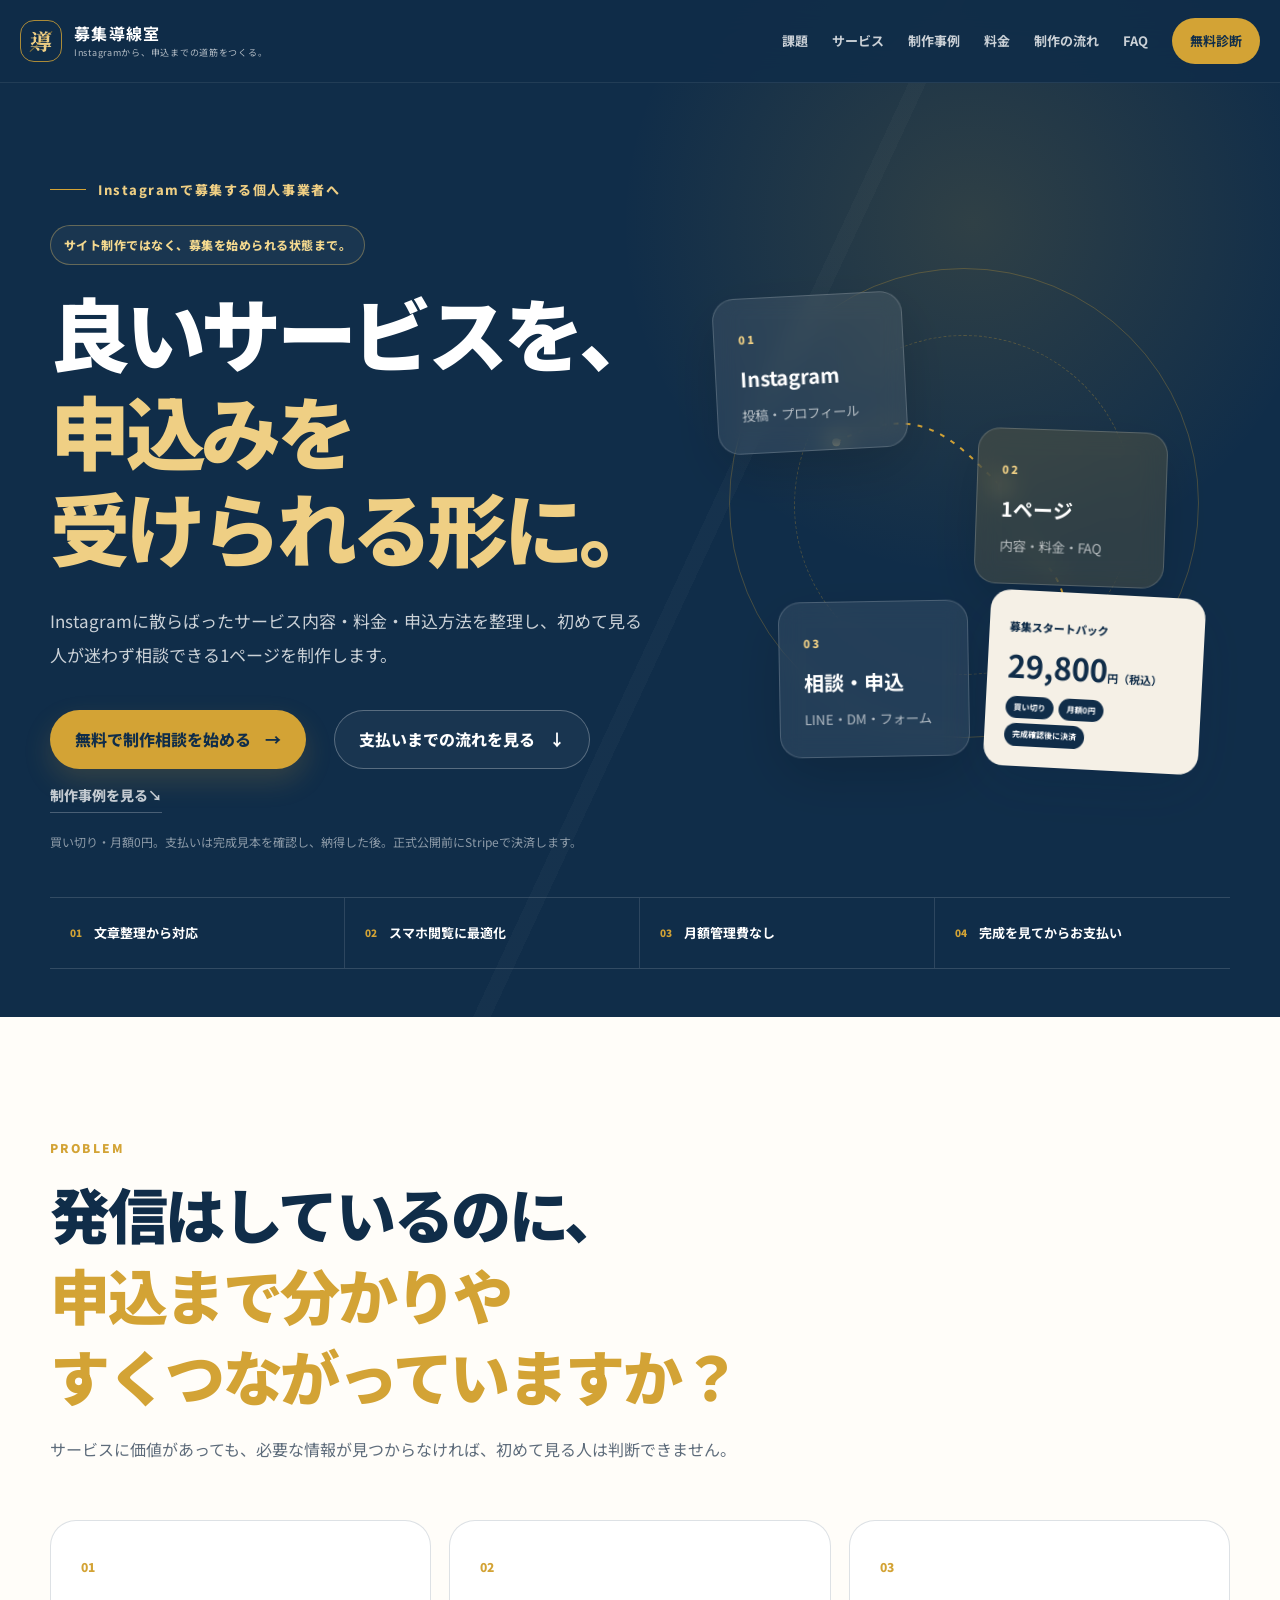
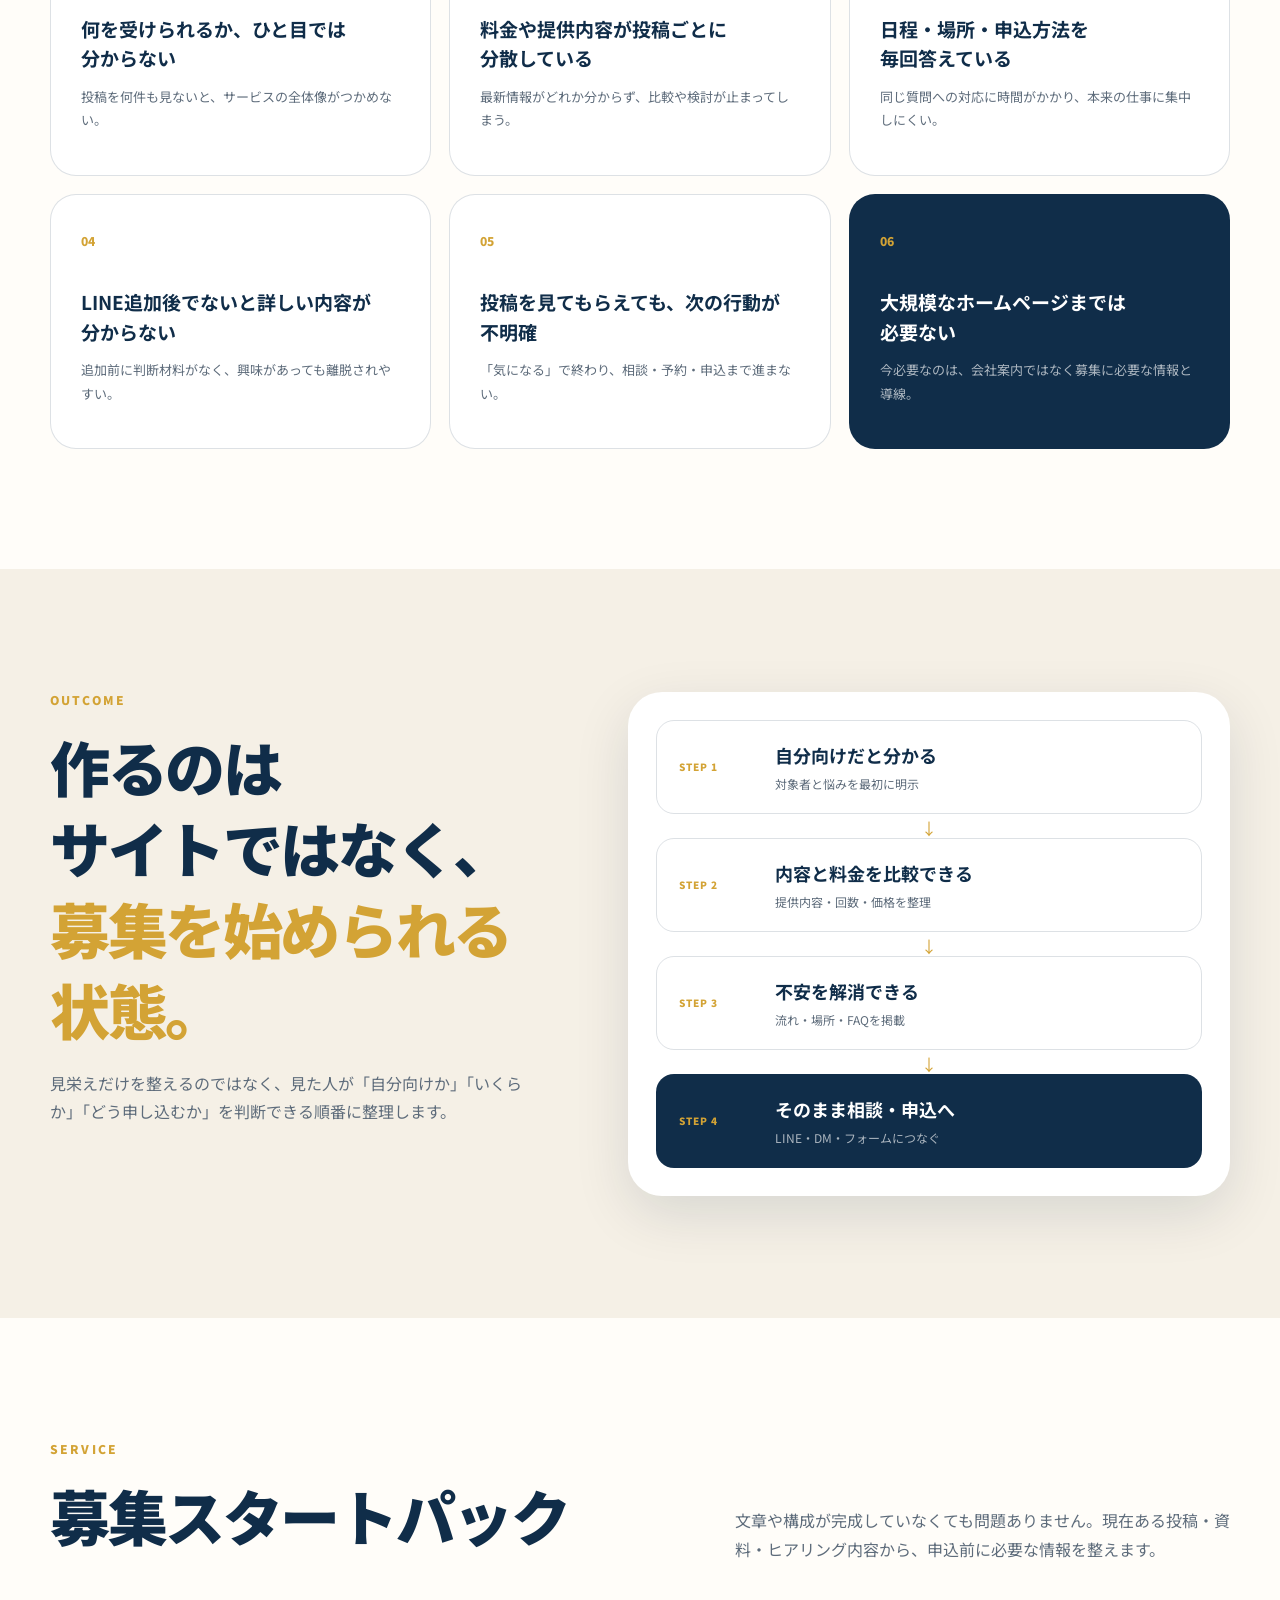
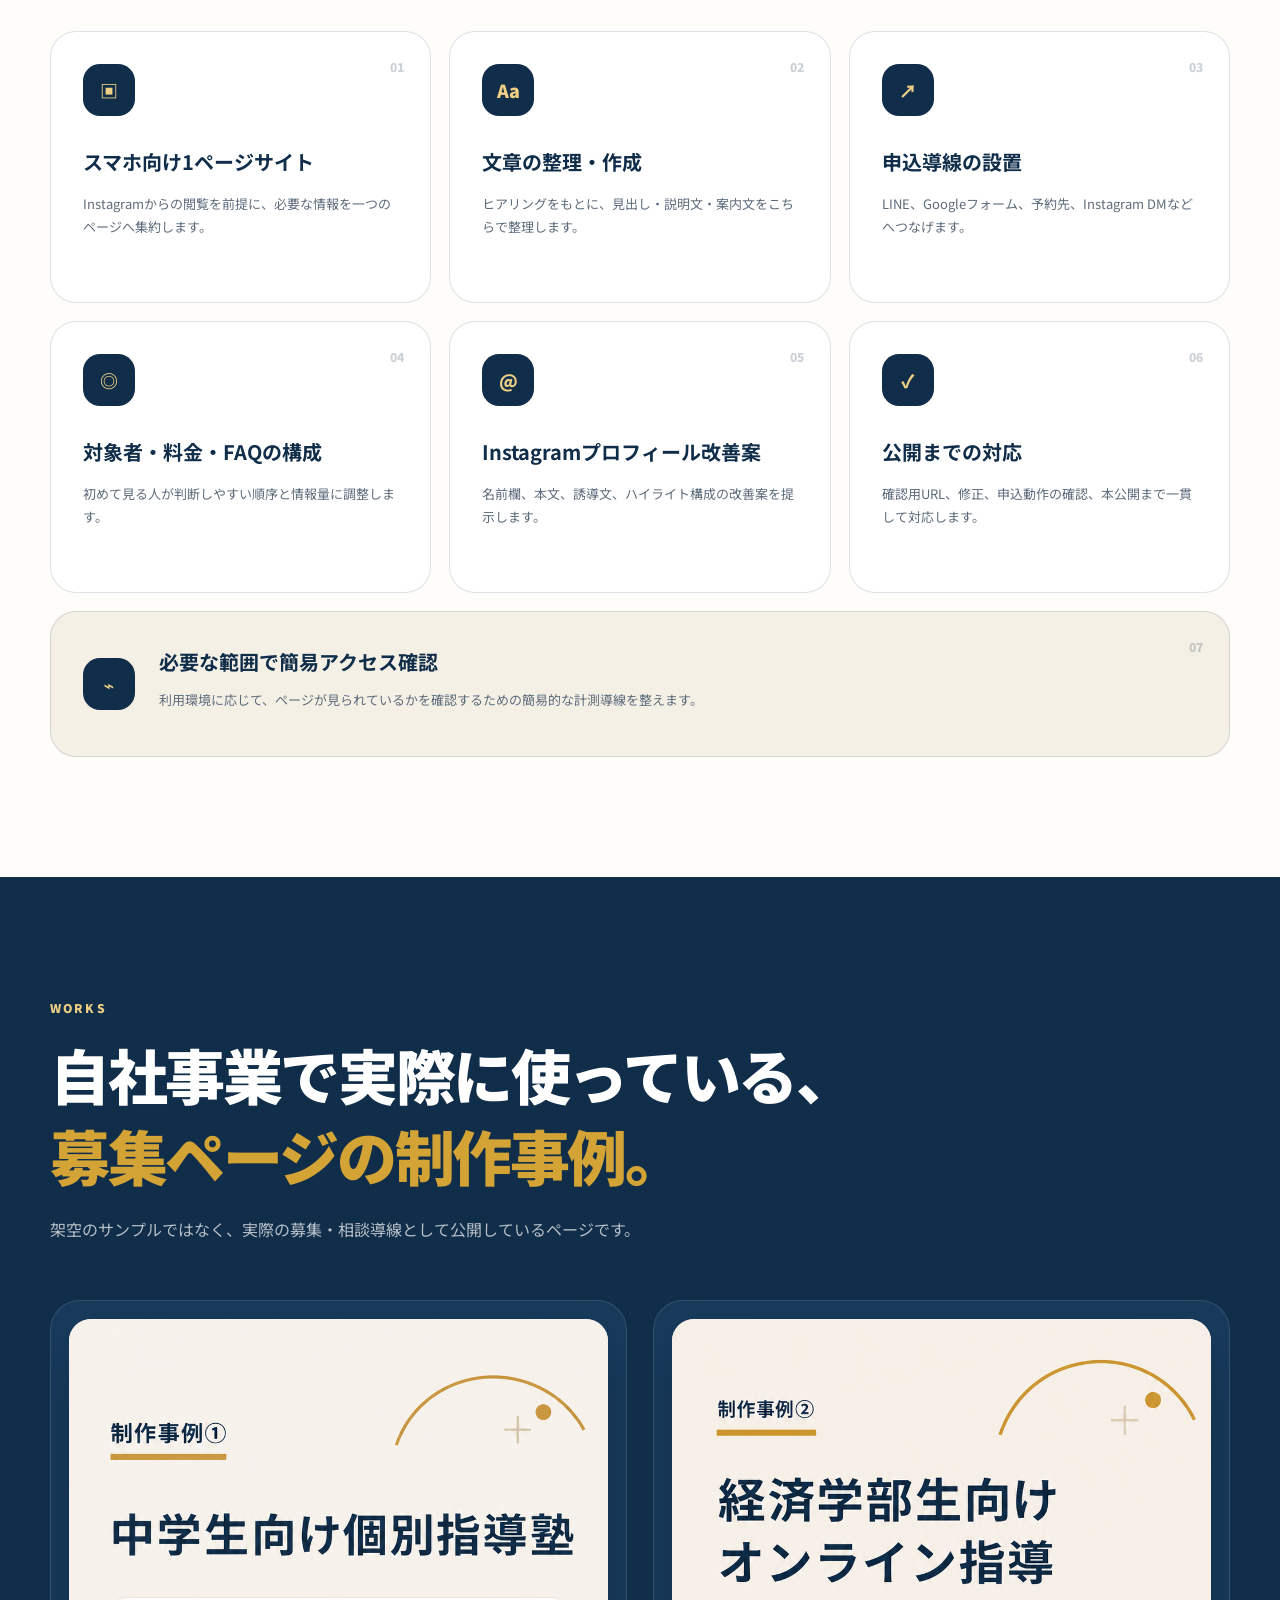
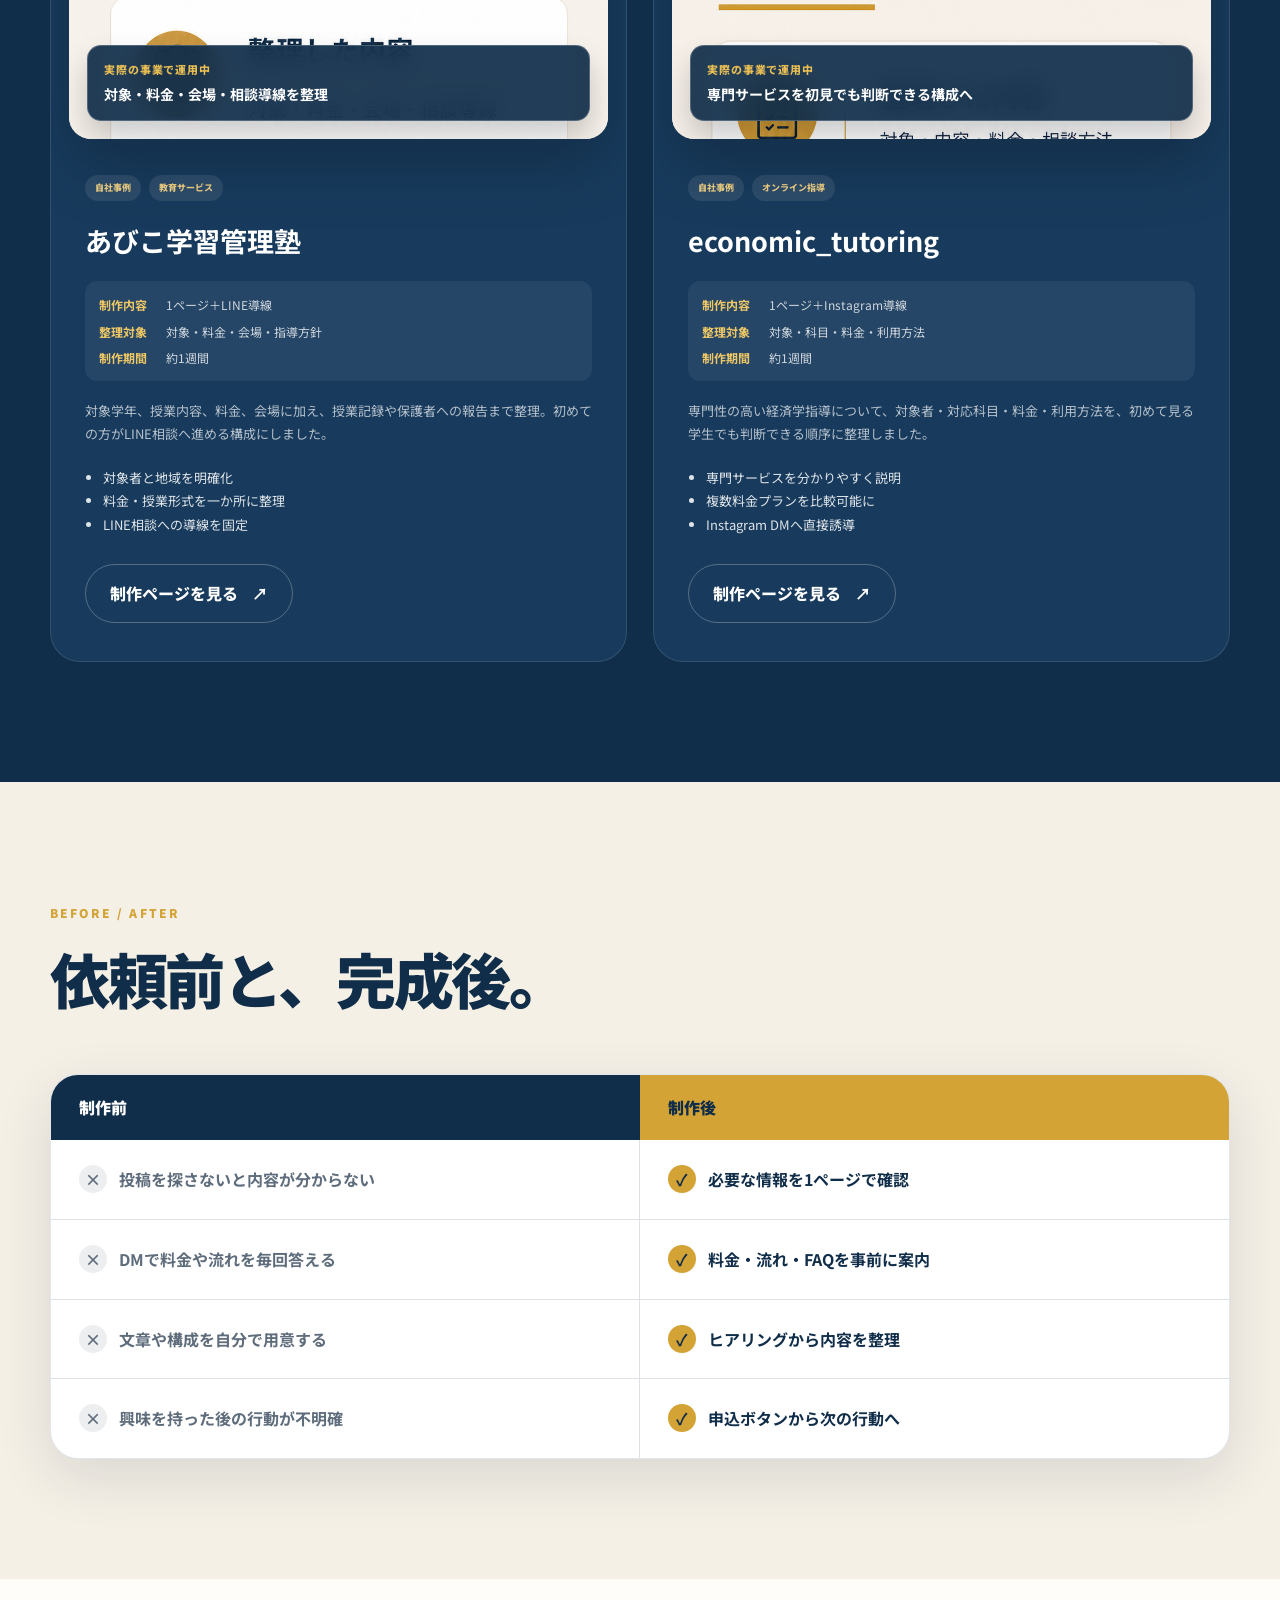
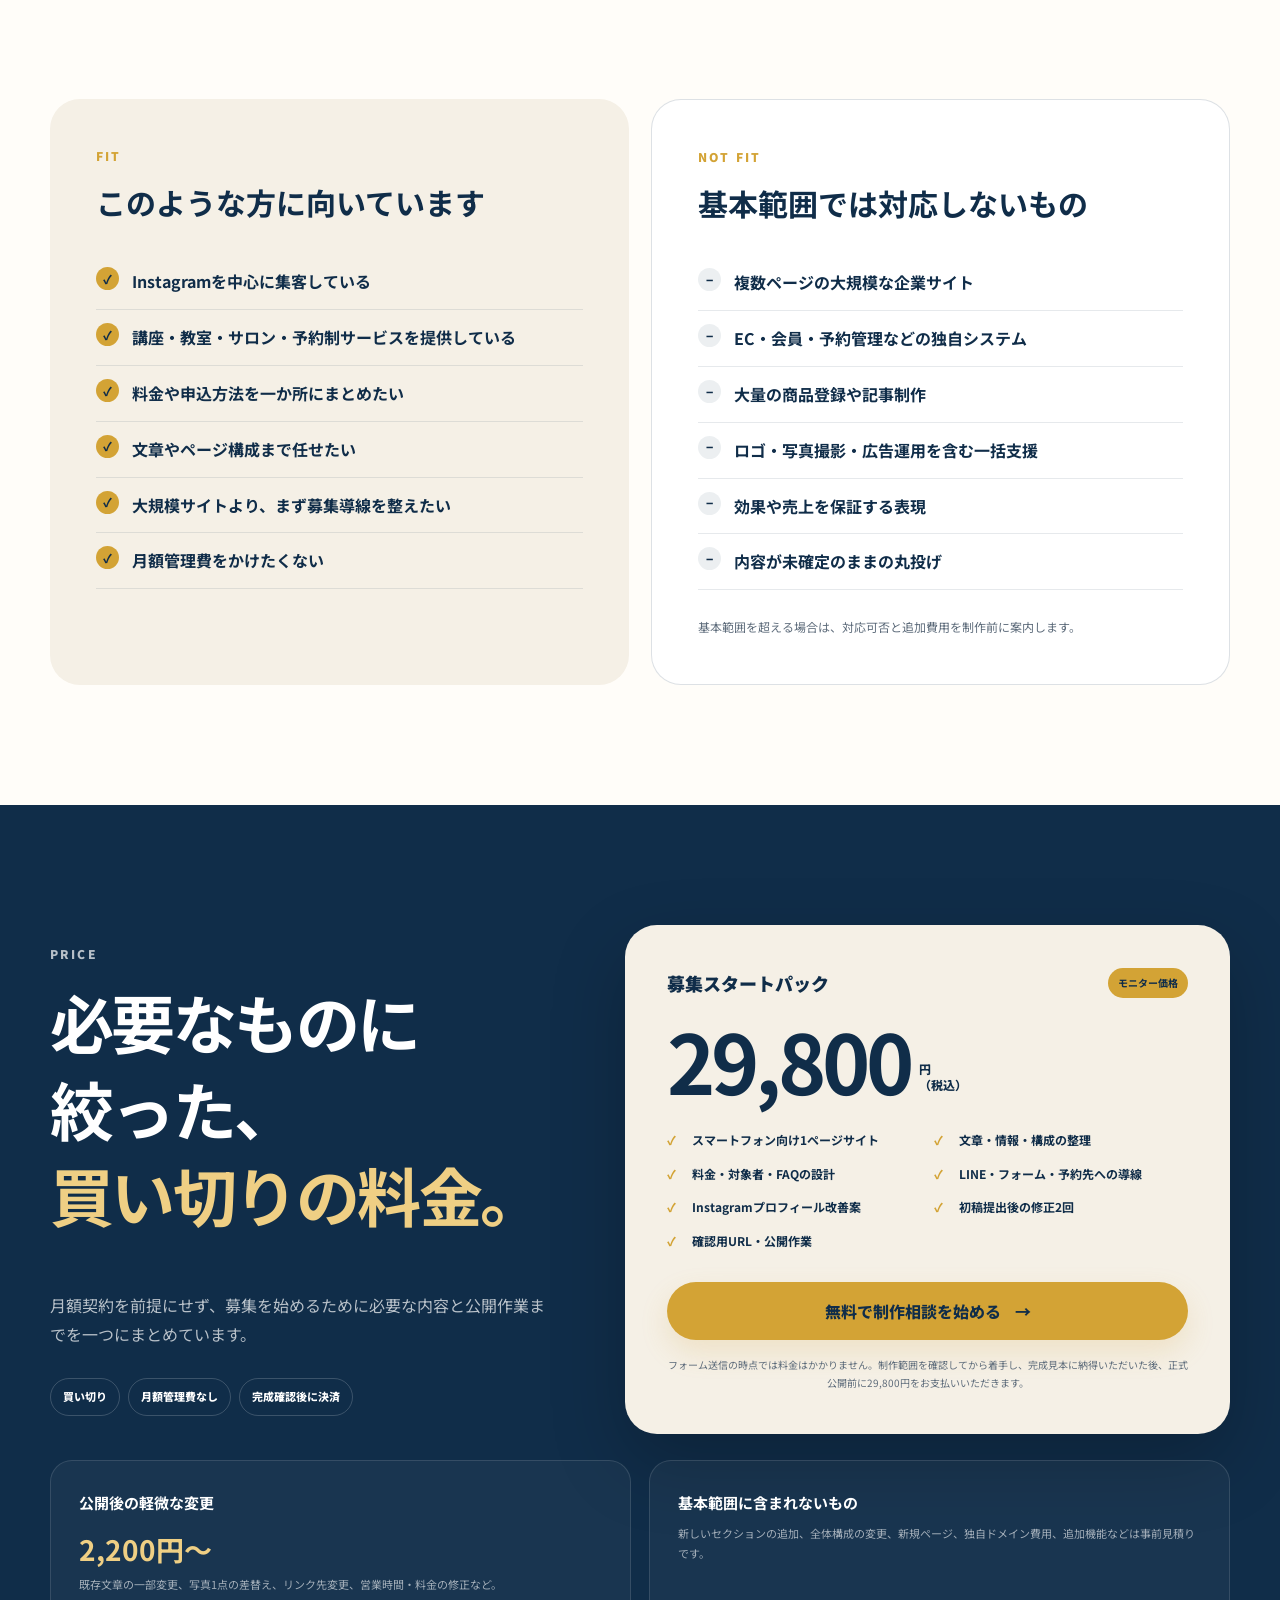
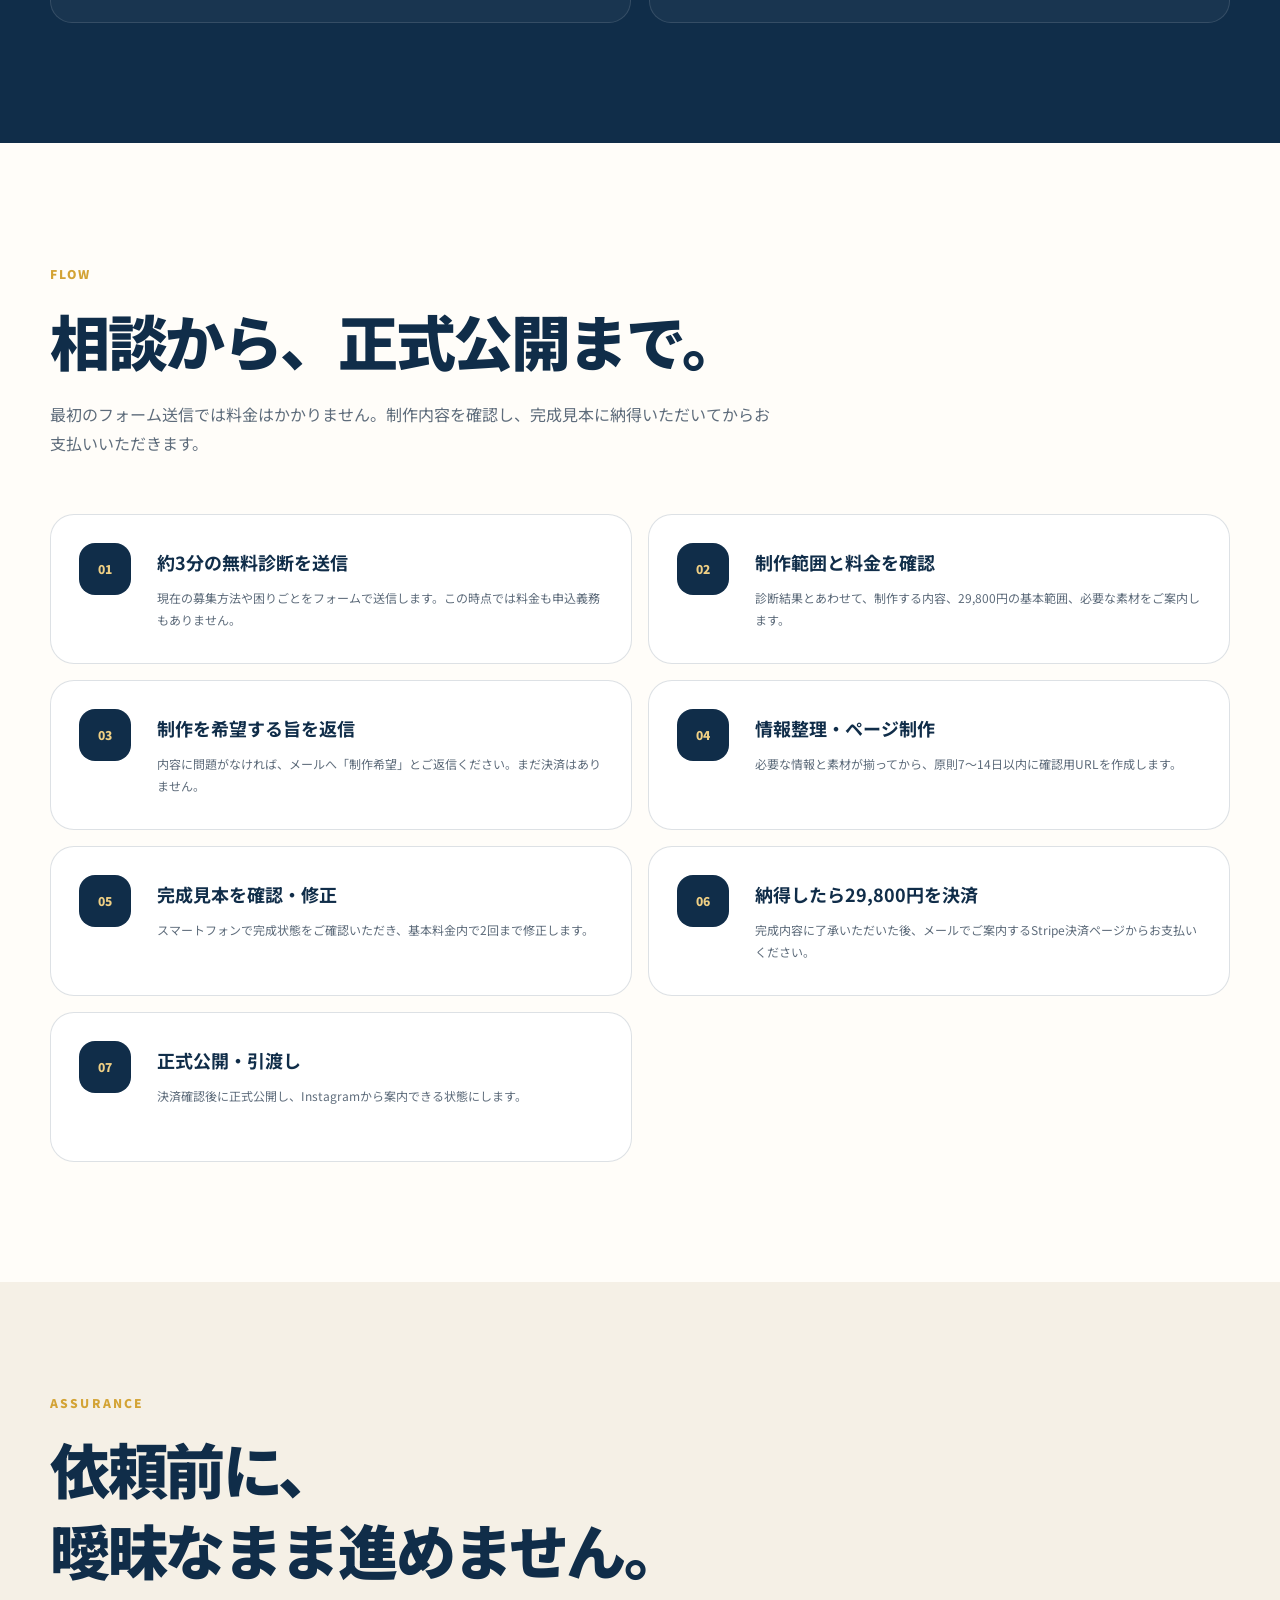
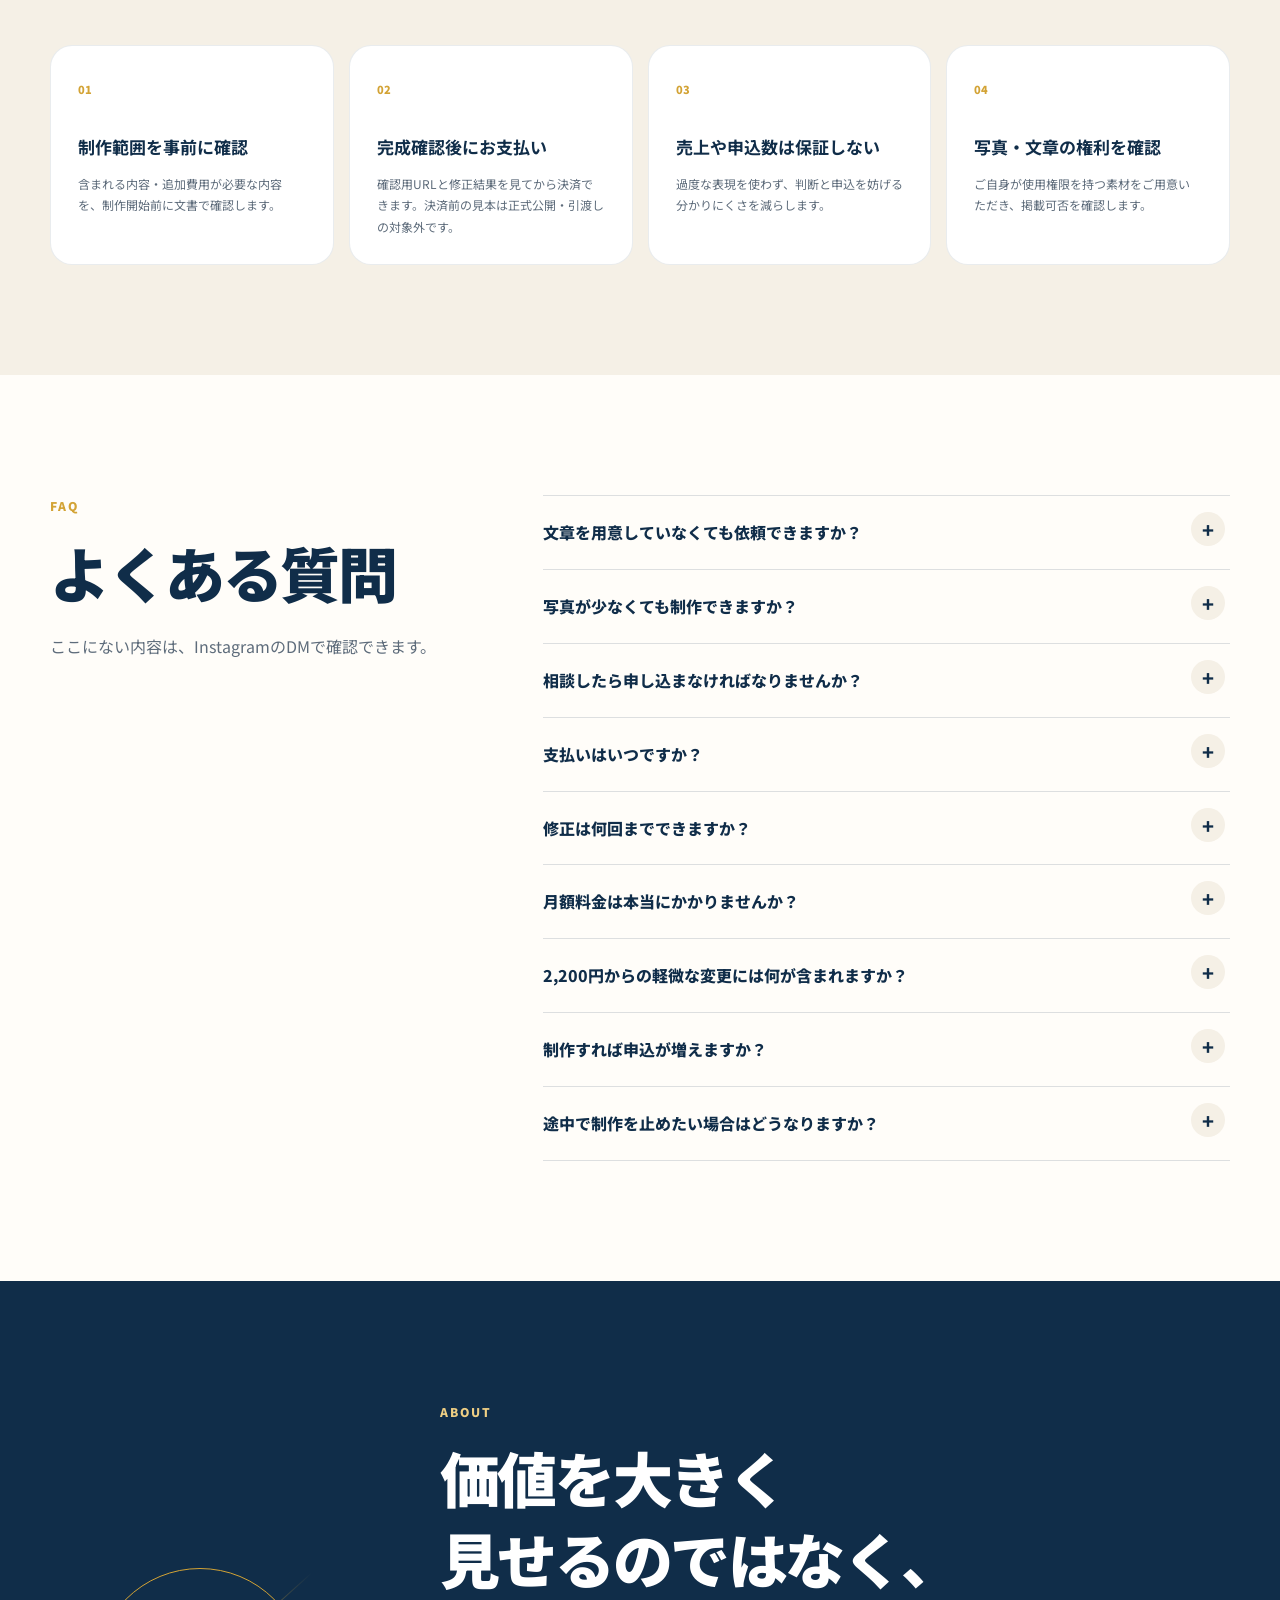
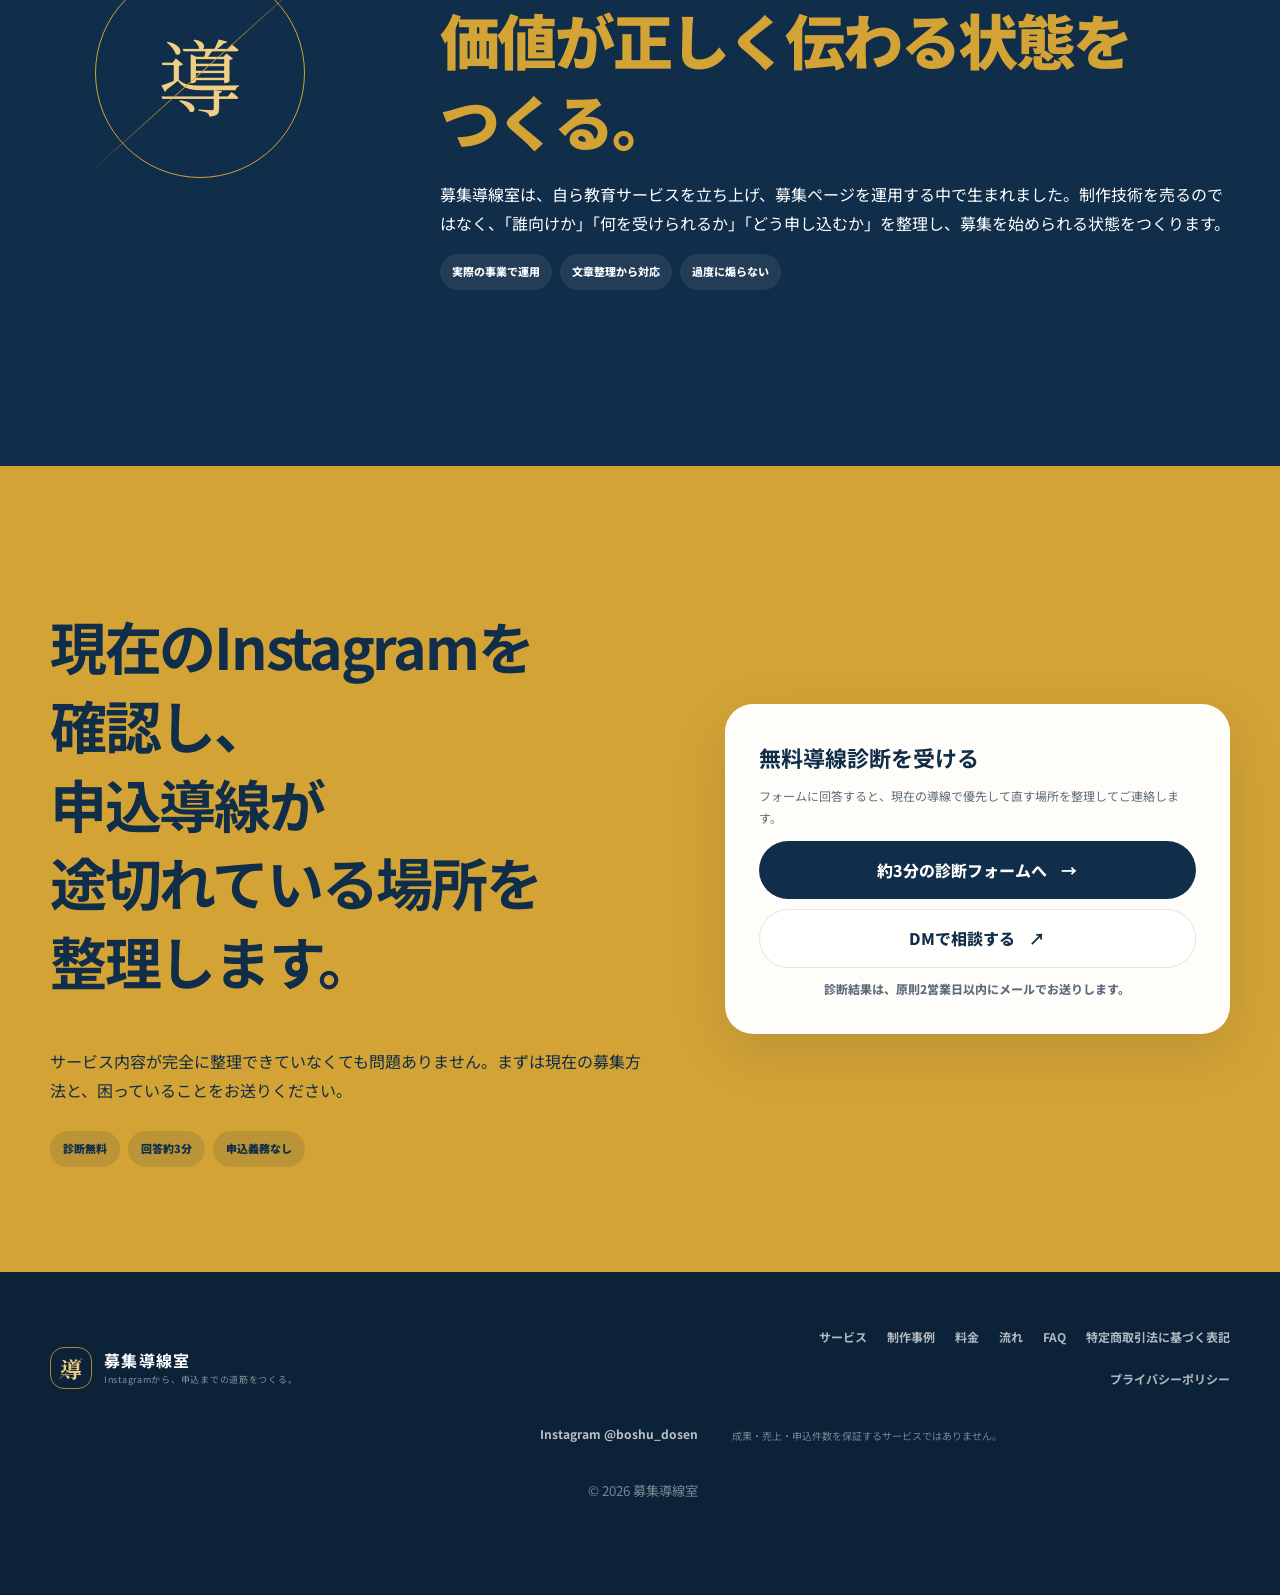
==== commit f377d082: "Move payment after completion approval" ====
--- a/index.html
+++ b/index.html
@@ -77,11 +77,11 @@
           <h1><span class="hero-title-line">良いサービスを、</span><span class="hero-title-line hero-title-accent"><span class="mobile-line">申込みを</span><span class="mobile-line">受けられる形に。</span></span></h1>
           <p class="hero-lead">Instagramに散らばったサービス内容・料金・申込方法を整理し、初めて見る人が迷わず相談できる1ページを制作します。</p>
           <div class="hero-actions">
-            <a class="button button-gold" href="https://buy.stripe.com/9B66oB6oAf9ndsm9J7f7i00?utm_source=boshu_dousen_lp&amp;utm_medium=owned_web&amp;utm_campaign=start_pack&amp;utm_content=hero" target="_blank" rel="noopener noreferrer">29,800円で申し込む <span aria-hidden="true">→</span></a>
-            <a class="button button-ghost" href="https://forms.gle/Qv2HEjsQXghbX7br9" target="_blank" rel="noopener noreferrer">迷っている方は無料診断へ <span aria-hidden="true">↗</span></a>
+            <a class="button button-gold" href="https://forms.gle/Qv2HEjsQXghbX7br9" target="_blank" rel="noopener noreferrer">無料で制作相談を始める <span aria-hidden="true">→</span></a>
+            <a class="button button-ghost" href="#flow">支払いまでの流れを見る <span aria-hidden="true">↓</span></a>
           </div>
           <a class="text-link hero-work-link" href="#works">制作事例を見る <span aria-hidden="true">↘</span></a>
-          <p class="microcopy">買い切り・月額0円。文章整理から公開まで対応します。無料診断は約3分、申込義務はありません。</p>
+          <p class="microcopy">買い切り・月額0円。支払いは完成見本を確認し、納得した後。正式公開前にStripeで決済します。</p>
         </div>
 
         <div class="hero-visual reveal" aria-label="Instagramから申込までをつなぐイメージ">
@@ -112,7 +112,7 @@
           <div class="price-ticket">
             <span>募集スタートパック</span>
             <strong>29,800<small>円（税込）</small></strong>
-            <div><b>買い切り</b><b>月額0円</b><b>購入後すぐ受付</b></div>
+            <div><b>買い切り</b><b>月額0円</b><b>完成確認後に決済</b></div>
           </div>
         </div>
       </div>
@@ -121,7 +121,7 @@
         <div><span>01</span><strong>文章整理から対応</strong></div>
         <div><span>02</span><strong>スマホ閲覧に最適化</strong></div>
         <div><span>03</span><strong>月額管理費なし</strong></div>
-        <div><span>04</span><strong>購入後すぐ制作受付</strong></div>
+        <div><span>04</span><strong>完成を見てからお支払い</strong></div>
       </div>
     </section>
 
@@ -274,7 +274,7 @@
           <h2>必要なものに絞った、<br><em>買い切りの料金。</em></h2>
           <p>月額契約を前提にせず、募集を始めるために必要な内容と公開作業までを一つにまとめています。</p>
           <div class="price-notes">
-            <span>買い切り</span><span>月額管理費なし</span><span>購入後すぐ受付</span>
+            <span>買い切り</span><span>月額管理費なし</span><span>完成確認後に決済</span>
           </div>
         </div>
         <div class="price-card reveal">
@@ -289,9 +289,8 @@
             <li>初稿提出後の修正2回</li>
             <li>確認用URL・公開作業</li>
           </ul>
-          <a class="button button-gold button-full" href="https://buy.stripe.com/9B66oB6oAf9ndsm9J7f7i00?utm_source=boshu_dousen_lp&amp;utm_medium=owned_web&amp;utm_campaign=start_pack&amp;utm_content=price_card" target="_blank" rel="noopener noreferrer">29,800円で申し込む <span aria-hidden="true">→</span></a>
-          <a class="button button-white button-full" href="https://forms.gle/Qv2HEjsQXghbX7br9" target="_blank" rel="noopener noreferrer">迷っている方は無料診断へ <span aria-hidden="true">↗</span></a>
-          <p>決済後は自動で制作受付フォームへ進みます。必要な情報と素材が揃ってから、原則7〜14日以内に初稿を提出します。</p>
+          <a class="button button-gold button-full" href="https://forms.gle/Qv2HEjsQXghbX7br9" target="_blank" rel="noopener noreferrer">無料で制作相談を始める <span aria-hidden="true">→</span></a>
+          <p>フォーム送信の時点では料金はかかりません。制作範囲を確認してから着手し、完成見本に納得いただいた後、正式公開前に29,800円をお支払いいただきます。</p>
         </div>
       </div>
       <div class="wrap extra-cost reveal">
@@ -305,16 +304,16 @@
         <div class="section-heading reveal">
           <p class="section-label">FLOW</p>
           <h2>相談から、正式公開まで。</h2>
-          <p>無料診断からでも、直接のお申込みでも進められます。購入後の受付から確認・公開まで、メールを中心に進行します。</p>
+          <p>最初のフォーム送信では料金はかかりません。制作内容を確認し、完成見本に納得いただいてからお支払いいただきます。</p>
         </div>
         <ol class="flow-list">
-          <li class="reveal"><span>01</span><div><h3>無料導線診断（任意）</h3><p>迷っている方は、現在の募集方法や困りごとを約3分で送信できます。診断を受けずに直接申し込むこともできます。</p></div></li>
-          <li class="reveal"><span>02</span><div><h3>内容・料金を確認してお申込み</h3><p>募集スタートパックの制作範囲と料金を確認し、オンラインでお支払いいただきます。</p></div></li>
-          <li class="reveal"><span>03</span><div><h3>購入後フォームを送信</h3><p>決済後に表示されるフォームへ、サービス内容、料金、対象者、写真や申込先などをご入力いただきます。</p></div></li>
-          <li class="reveal"><span>04</span><div><h3>受付内容を確認</h3><p>受付完了メールを自動送信し、制作に必要な情報を確認します。不足がある場合だけメールでご連絡します。</p></div></li>
-          <li class="reveal"><span>05</span><div><h3>情報整理・ページ制作</h3><p>構成、文章、デザイン、申込導線を制作します。</p></div></li>
-          <li class="reveal"><span>06</span><div><h3>確認用URLを共有</h3><p>スマートフォンで完成状態をご確認いただき、基本料金内で2回まで修正します。</p></div></li>
-          <li class="reveal"><span>07</span><div><h3>正式公開・引渡し</h3><p>完成内容の確認後に正式公開し、Instagramから案内できる状態にします。</p></div></li>
+          <li class="reveal"><span>01</span><div><h3>約3分の無料診断を送信</h3><p>現在の募集方法や困りごとをフォームで送信します。この時点では料金も申込義務もありません。</p></div></li>
+          <li class="reveal"><span>02</span><div><h3>制作範囲と料金を確認</h3><p>診断結果とあわせて、制作する内容、29,800円の基本範囲、必要な素材をご案内します。</p></div></li>
+          <li class="reveal"><span>03</span><div><h3>制作を希望する旨を返信</h3><p>内容に問題がなければ、メールへ「制作希望」とご返信ください。まだ決済はありません。</p></div></li>
+          <li class="reveal"><span>04</span><div><h3>情報整理・ページ制作</h3><p>必要な情報と素材が揃ってから、原則7〜14日以内に確認用URLを作成します。</p></div></li>
+          <li class="reveal"><span>05</span><div><h3>完成見本を確認・修正</h3><p>スマートフォンで完成状態をご確認いただき、基本料金内で2回まで修正します。</p></div></li>
+          <li class="reveal"><span>06</span><div><h3>納得したら29,800円を決済</h3><p>完成内容に了承いただいた後、メールでご案内するStripe決済ページからお支払いください。</p></div></li>
+          <li class="reveal"><span>07</span><div><h3>正式公開・引渡し</h3><p>決済確認後に正式公開し、Instagramから案内できる状態にします。</p></div></li>
         </ol>
       </div>
     </section>
@@ -327,7 +326,7 @@
         </div>
         <div class="assurance-grid">
           <article class="reveal"><span>01</span><h3>制作範囲を事前に確認</h3><p>含まれる内容・追加費用が必要な内容を、制作開始前に文書で確認します。</p></article>
-          <article class="reveal"><span>02</span><h3>購入後の受付内容を確認</h3><p>フォーム送信後に受付完了メールをお送りし、不足情報がある場合だけ制作前にご連絡します。</p></article>
+          <article class="reveal"><span>02</span><h3>完成確認後にお支払い</h3><p>確認用URLと修正結果を見てから決済できます。決済前の見本は正式公開・引渡しの対象外です。</p></article>
           <article class="reveal"><span>03</span><h3>売上や申込数は保証しない</h3><p>過度な表現を使わず、判断と申込を妨げる分かりにくさを減らします。</p></article>
           <article class="reveal"><span>04</span><h3>写真・文章の権利を確認</h3><p>ご自身が使用権限を持つ素材をご用意いただき、掲載可否を確認します。</p></article>
         </div>
@@ -344,12 +343,13 @@
         <div class="faq-list reveal">
           <details><summary>文章を用意していなくても依頼できますか？</summary><p>はい。ヒアリングへの回答や現在のInstagram投稿をもとに、見出しや説明文を整理します。サービス内容・料金・対象者などの事実情報は共有いただきます。</p></details>
           <details><summary>写真が少なくても制作できますか？</summary><p>可能です。写真の量に合わせて、文字・図形・余白を中心とした構成にします。ただし、サービス内容によっては写真がある方が伝わりやすい場合があります。</p></details>
-          <details><summary>相談したら申し込まなければなりませんか？</summary><p>その必要はありません。無料相談では、現在の導線と募集スタートパックの対応範囲を確認します。完成デザインや文章全文の無償制作は行いません。</p></details>
+          <details><summary>相談したら申し込まなければなりませんか？</summary><p>その必要はありません。まず無料診断で、現在の導線と制作範囲を確認します。制作は、案内内容を確認して「制作希望」と返信いただいた案件だけ開始します。</p></details>
+          <details><summary>支払いはいつですか？</summary><p>確認用URLで完成見本をご確認いただき、修正を含む完成内容に納得いただいた後です。メールでStripe決済ページをご案内し、決済確認後に正式公開・引渡しを行います。</p></details>
           <details><summary>修正は何回までできますか？</summary><p>初稿提出後、基本料金内でまとめて2回まで対応します。事前に共有されていなかったサービス追加や大幅な構成変更は、別途相談となります。</p></details>
           <details><summary>月額料金は本当にかかりませんか？</summary><p>募集導線室への月額管理費はありません。独自ドメインや外部サービスを利用する場合は、それぞれの利用料が別途発生することがあります。</p></details>
           <details><summary>2,200円からの軽微な変更には何が含まれますか？</summary><p>既存文章の一部変更、写真1点の差替え、リンク変更、営業時間や料金の修正など、現在のレイアウト内で完結する小規模な作業を想定しています。</p></details>
           <details><summary>制作すれば申込が増えますか？</summary><p>申込件数や売上は保証していません。サービス内容と申込方法を整理し、初めて見る人が判断しにくい状態を減らします。</p></details>
-          <details><summary>途中で制作を止めたい場合はどうなりますか？</summary><p>制作の進行状況に応じて対応します。キャンセル・返金条件は、お申込み前に確認できる形でご案内します。</p></details>
+          <details><summary>途中で制作を止めたい場合はどうなりますか？</summary><p>決済前であれば料金はかかりません。確認用の文章・デザイン・URLは正式公開・引渡し前の見本のため、停止後にそのまま利用することはできません。</p></details>
         </div>
       </div>
     </section>
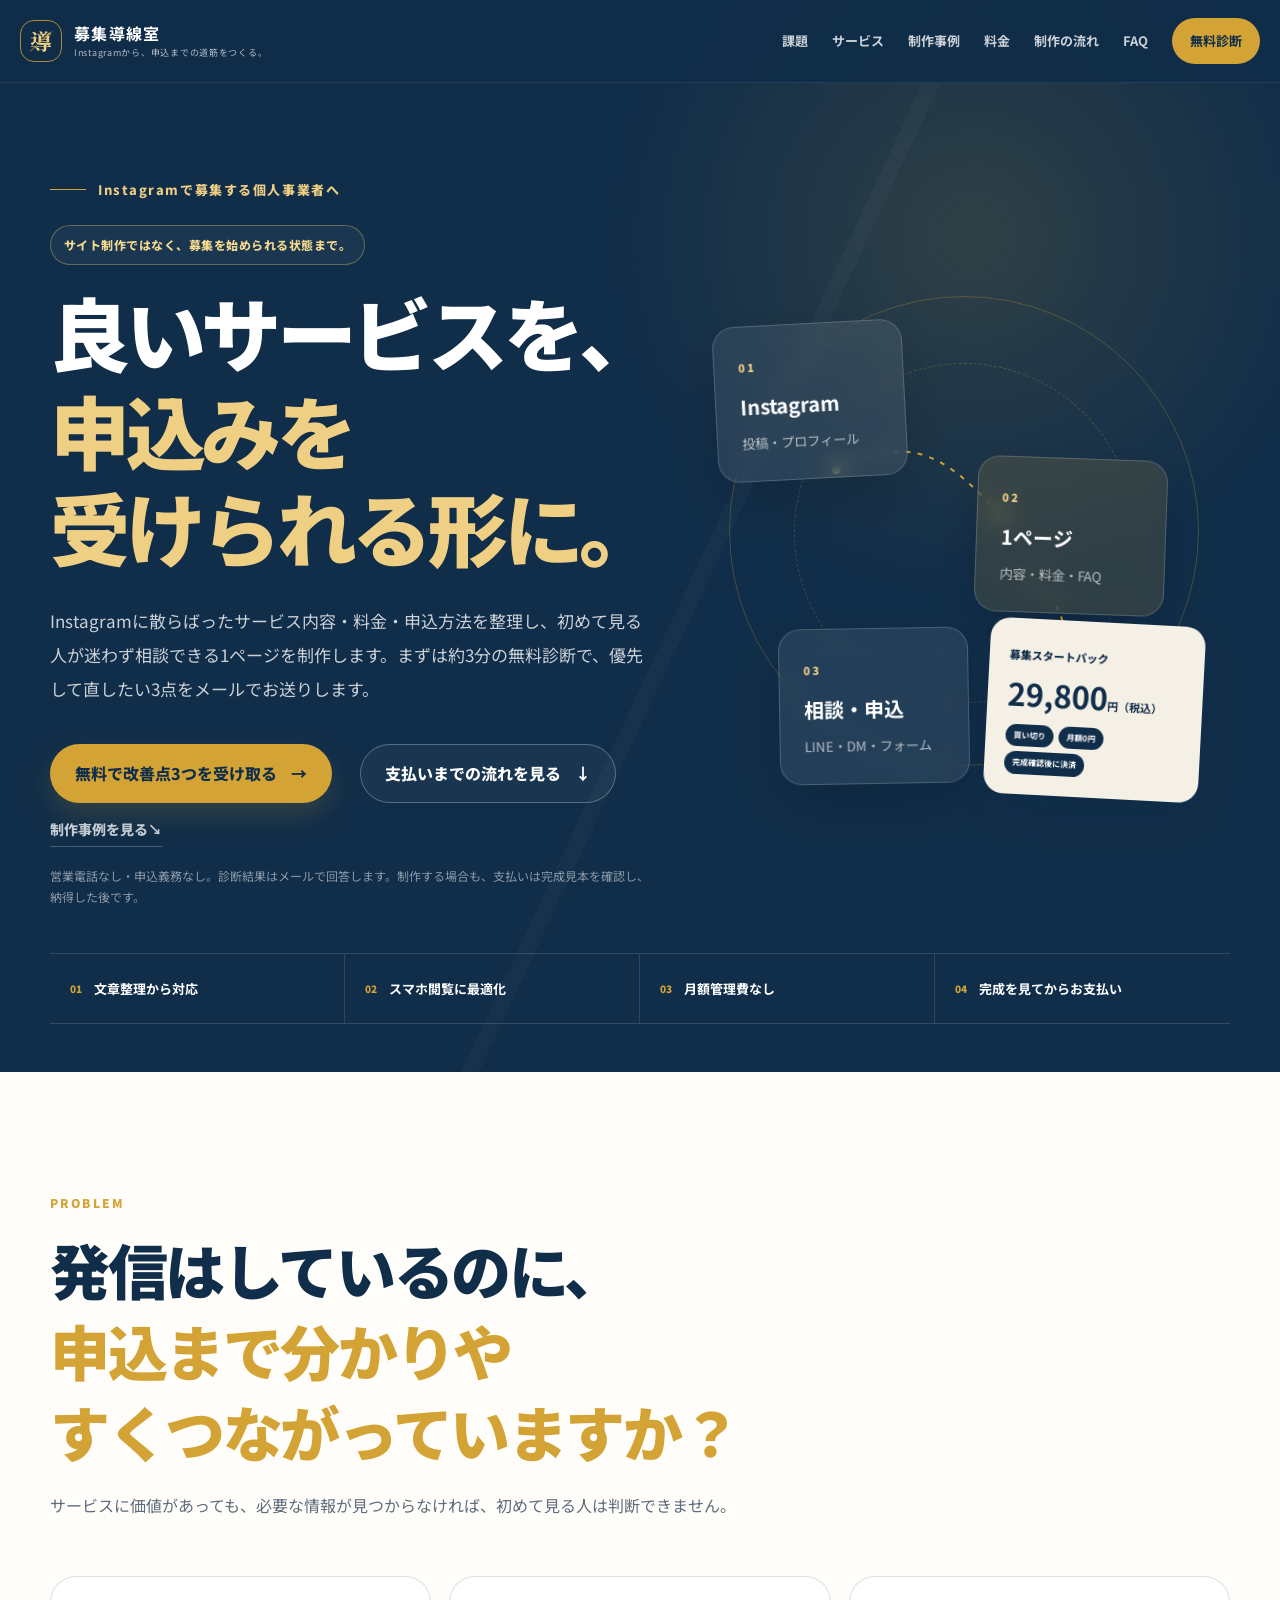
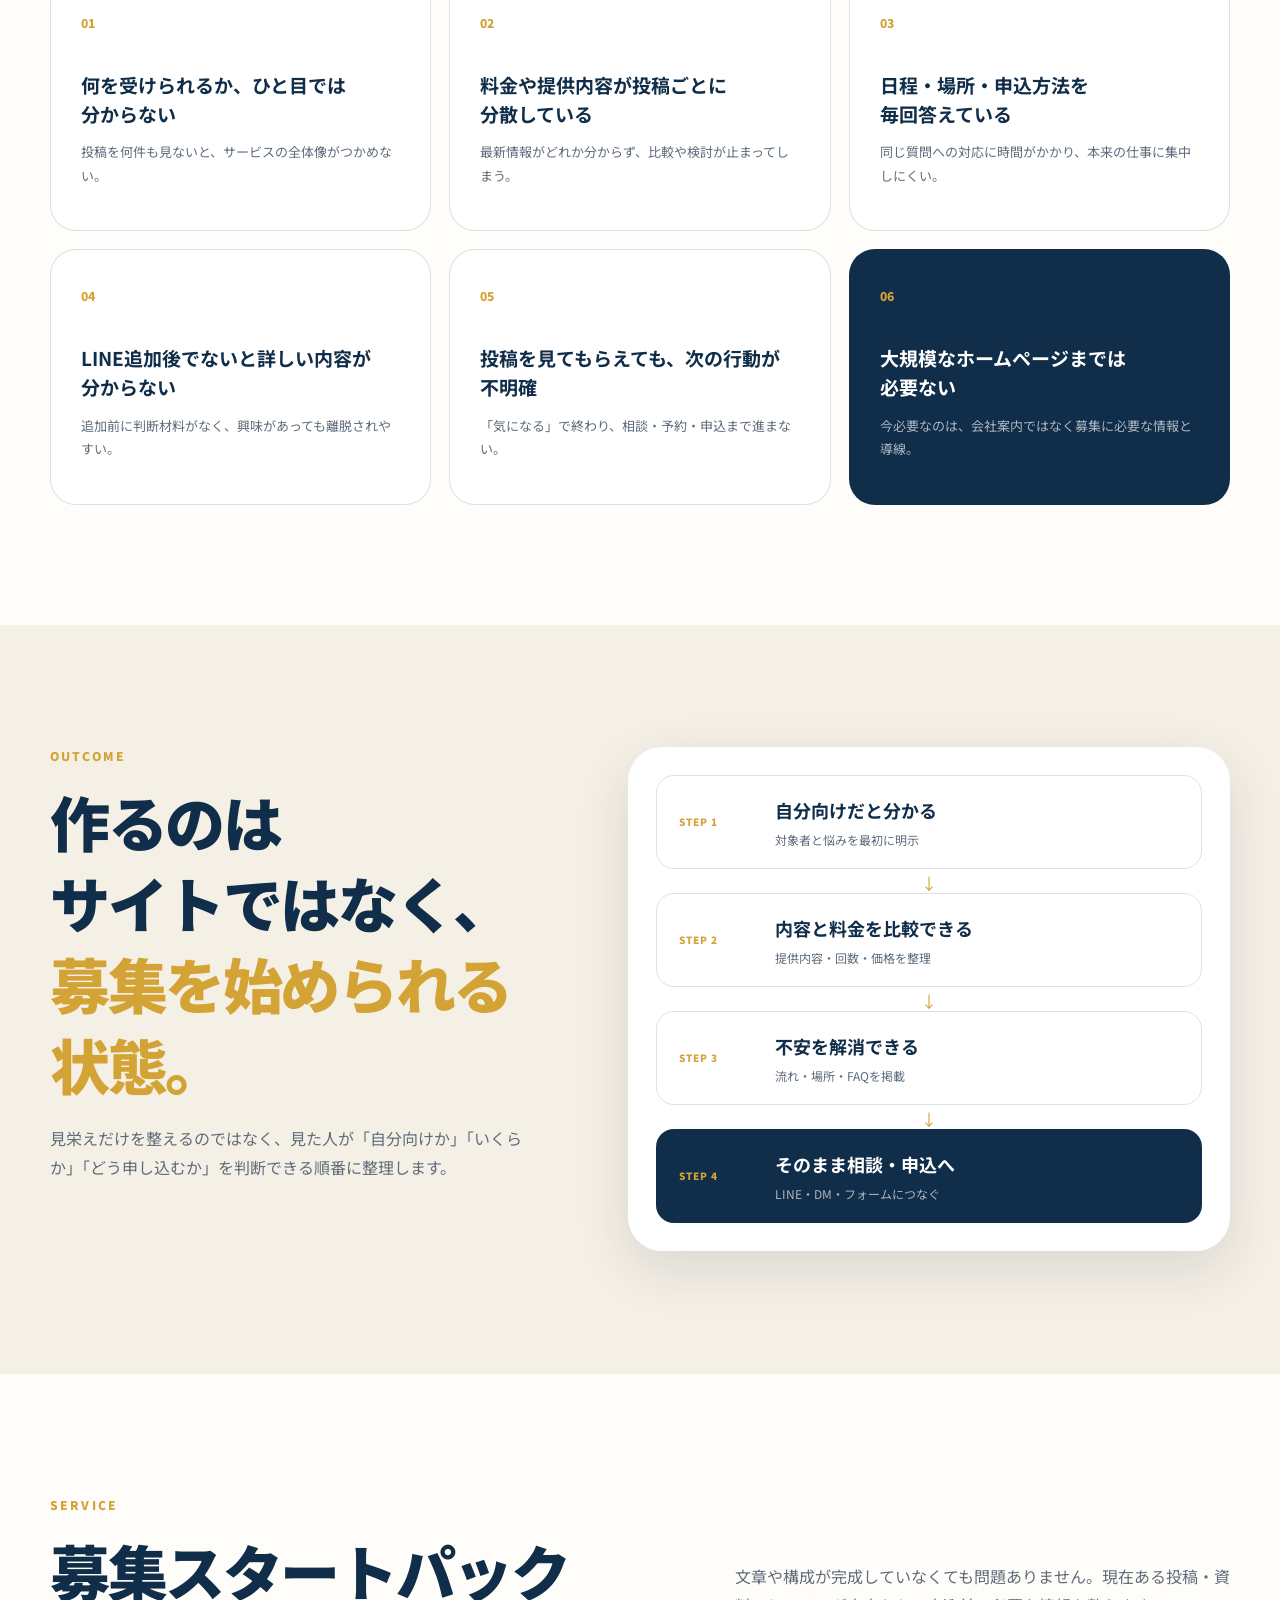
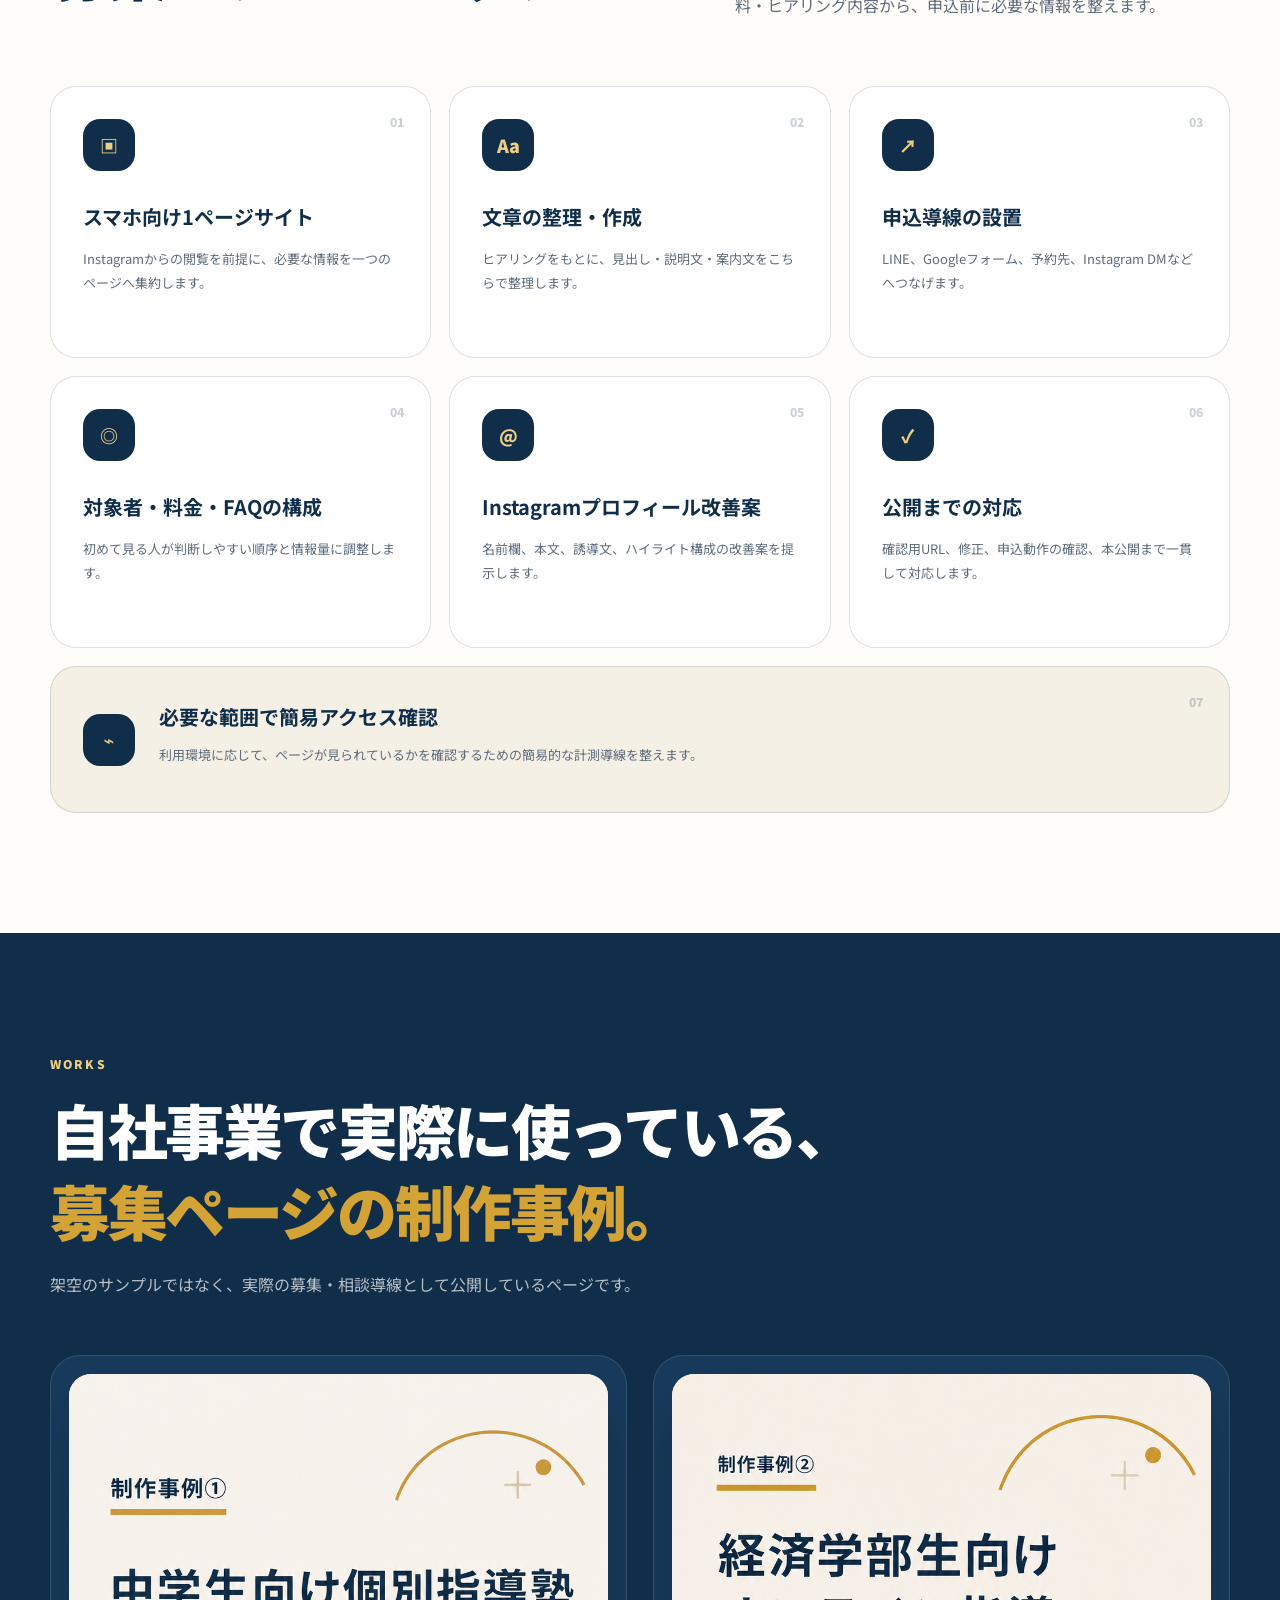
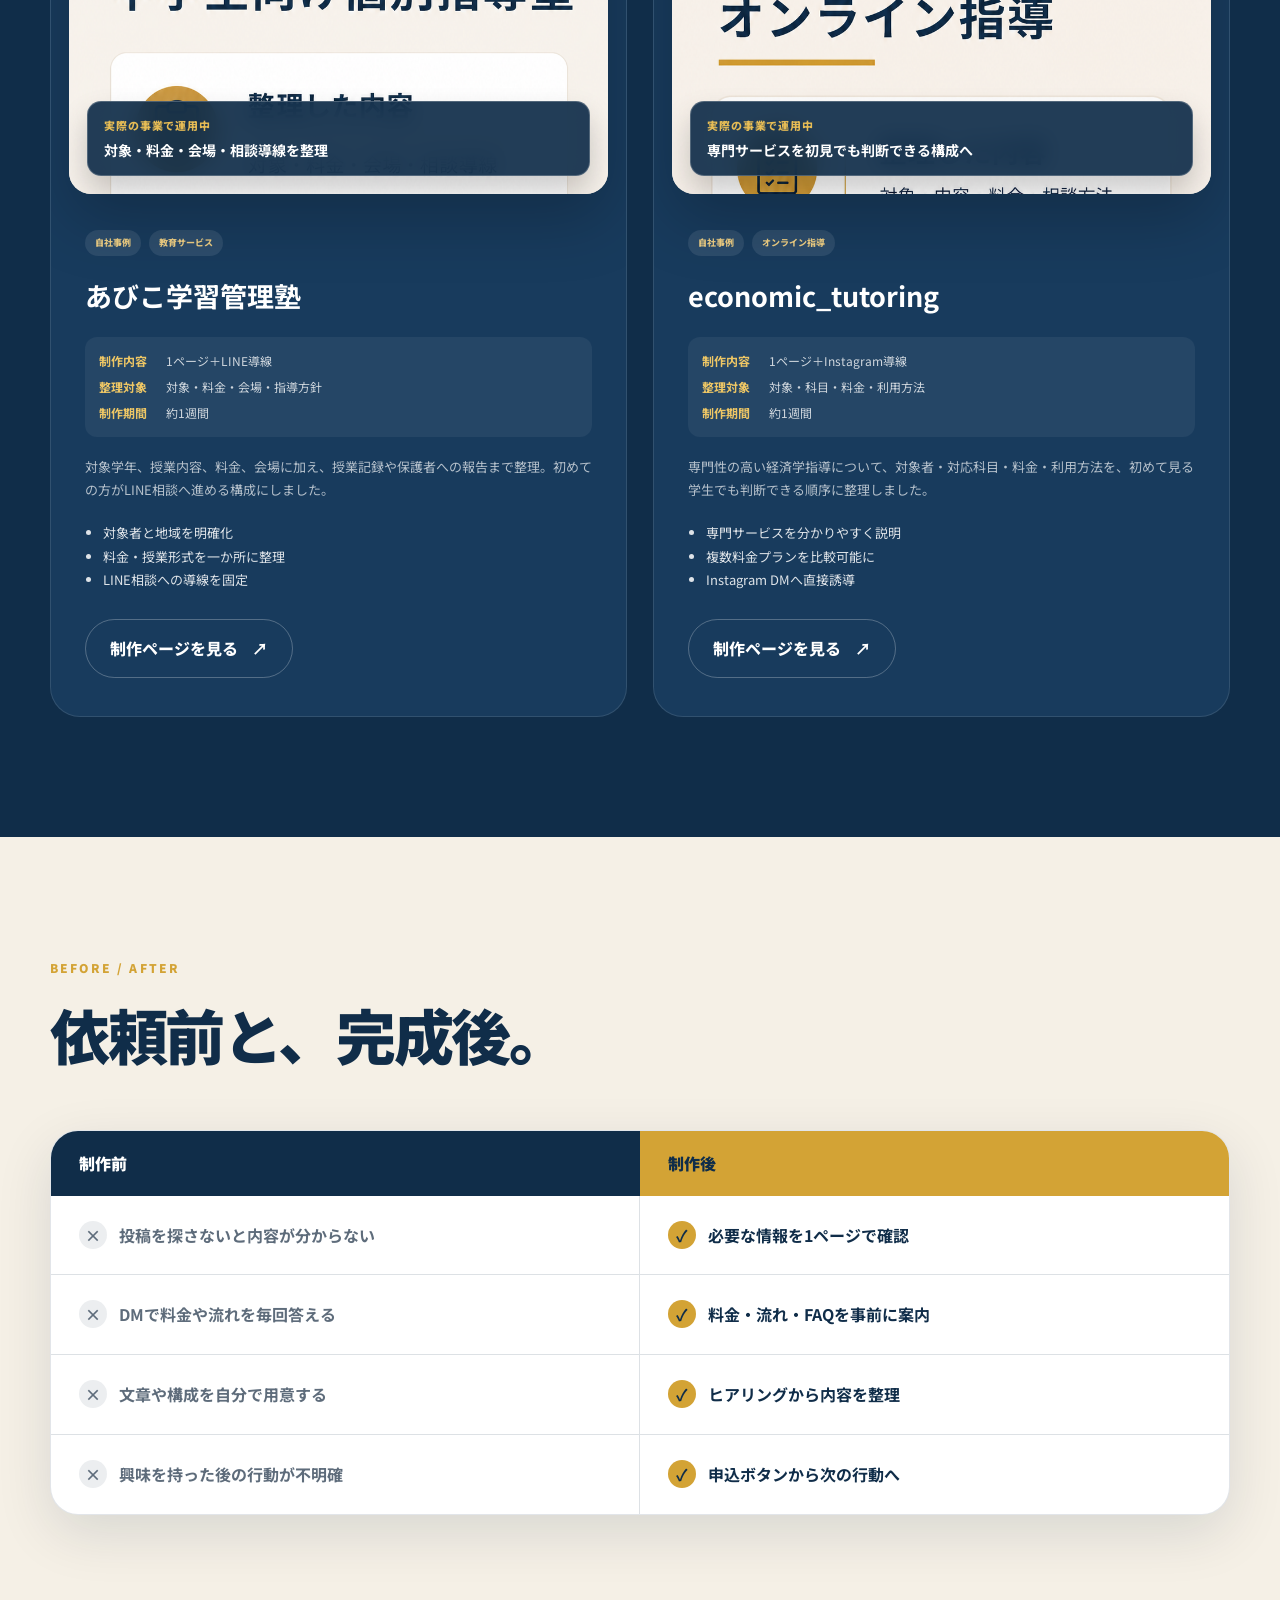
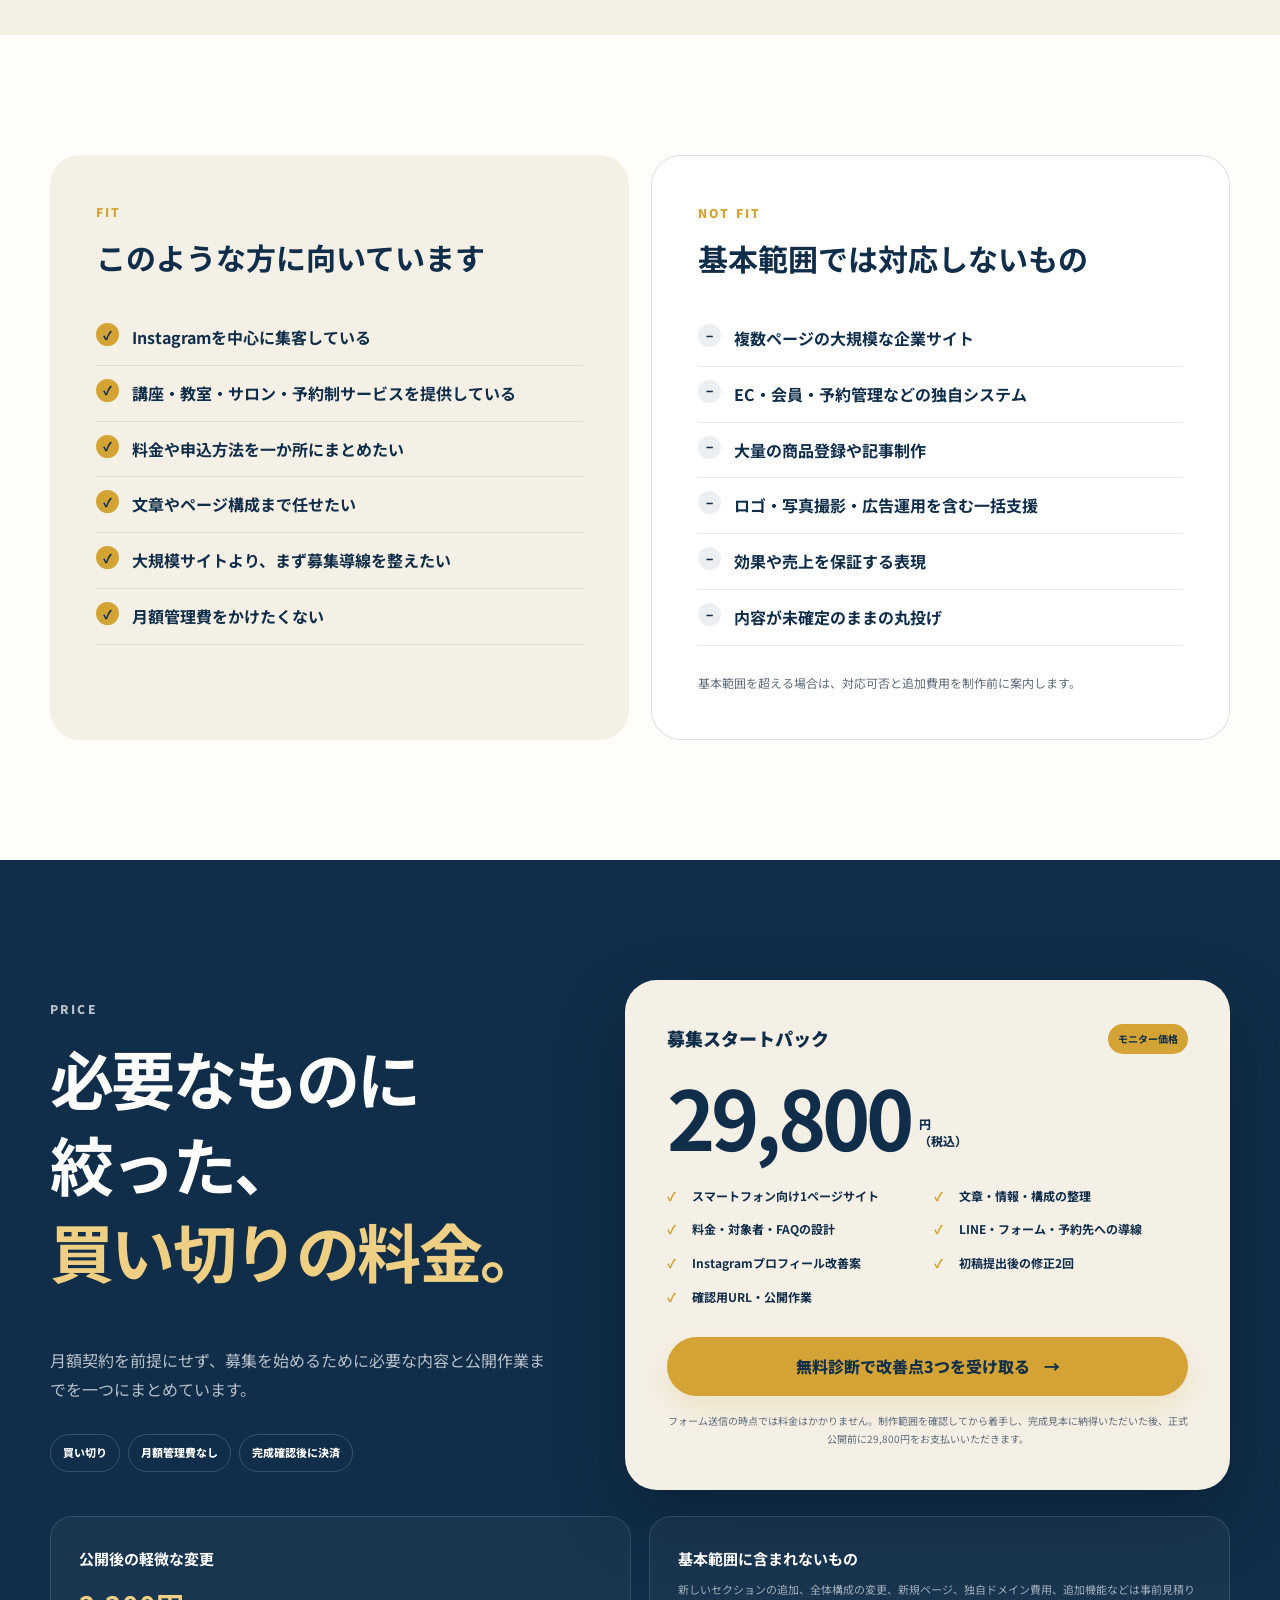
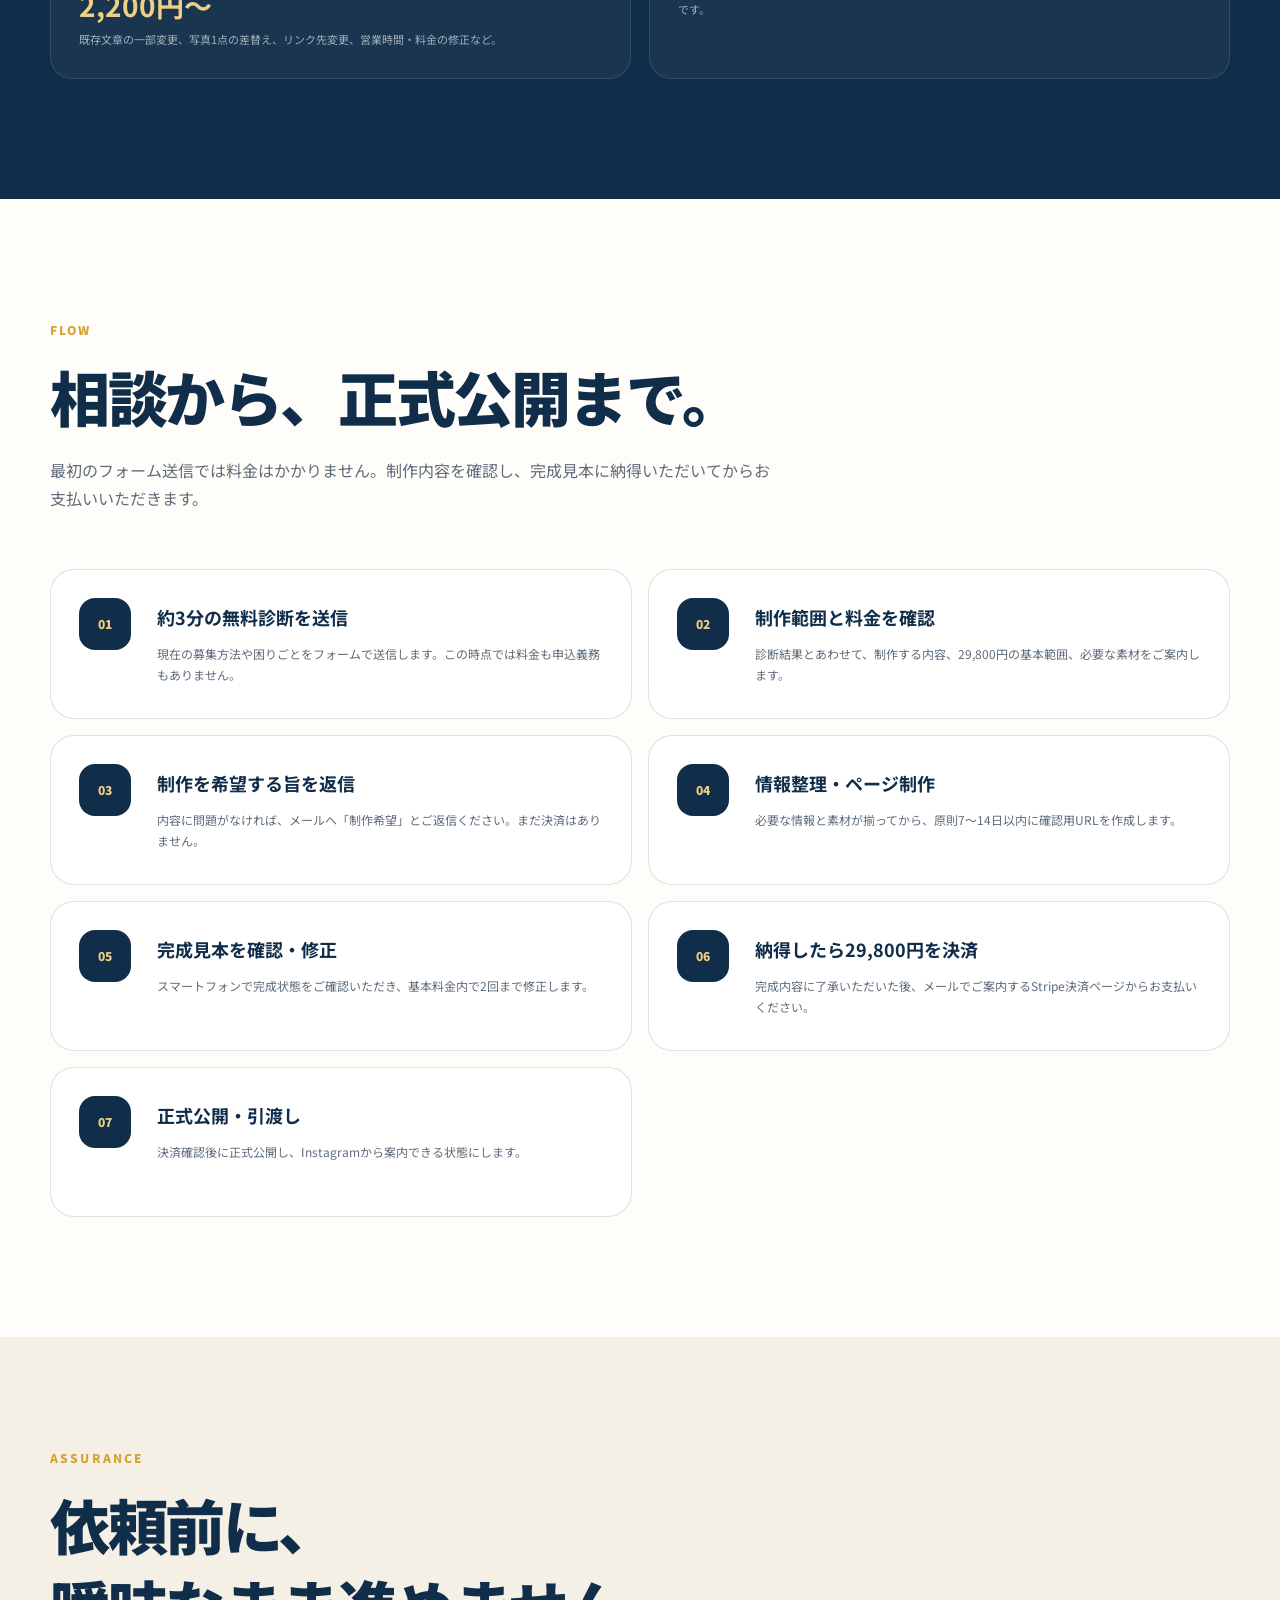
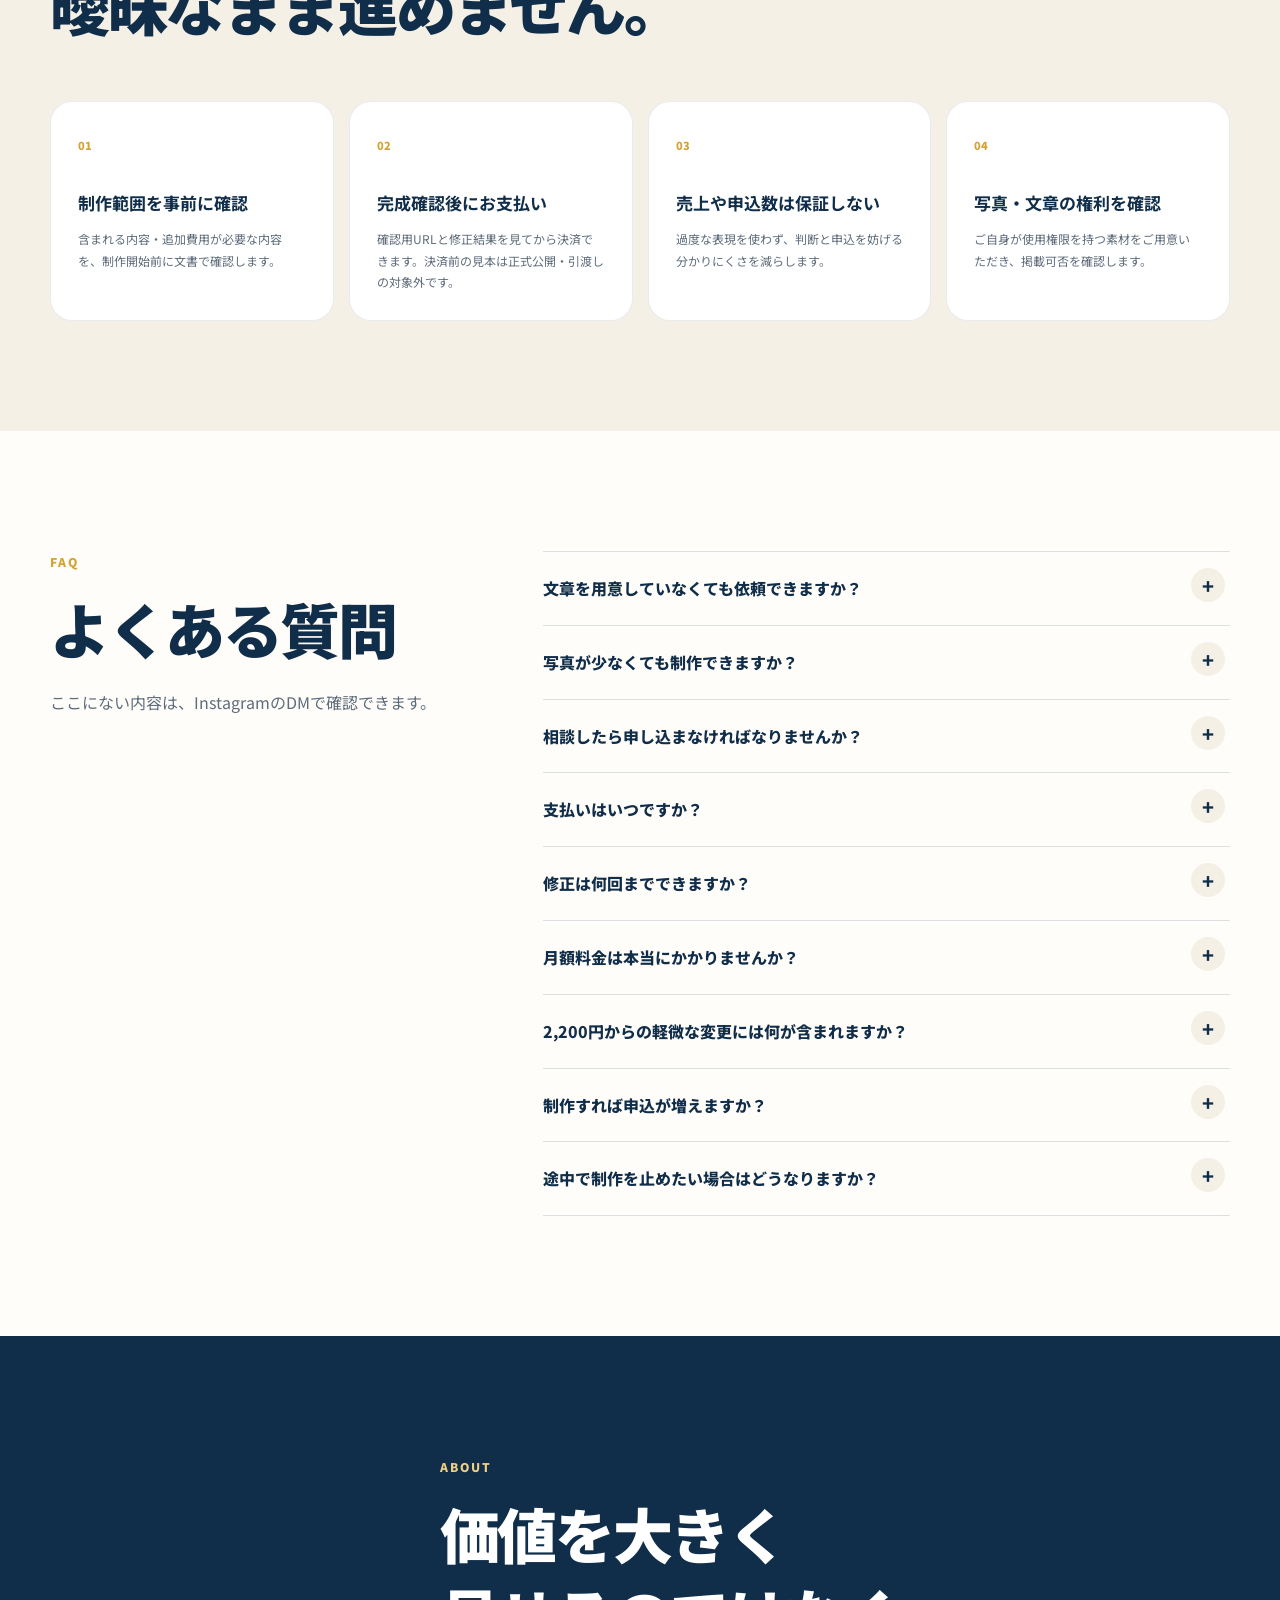
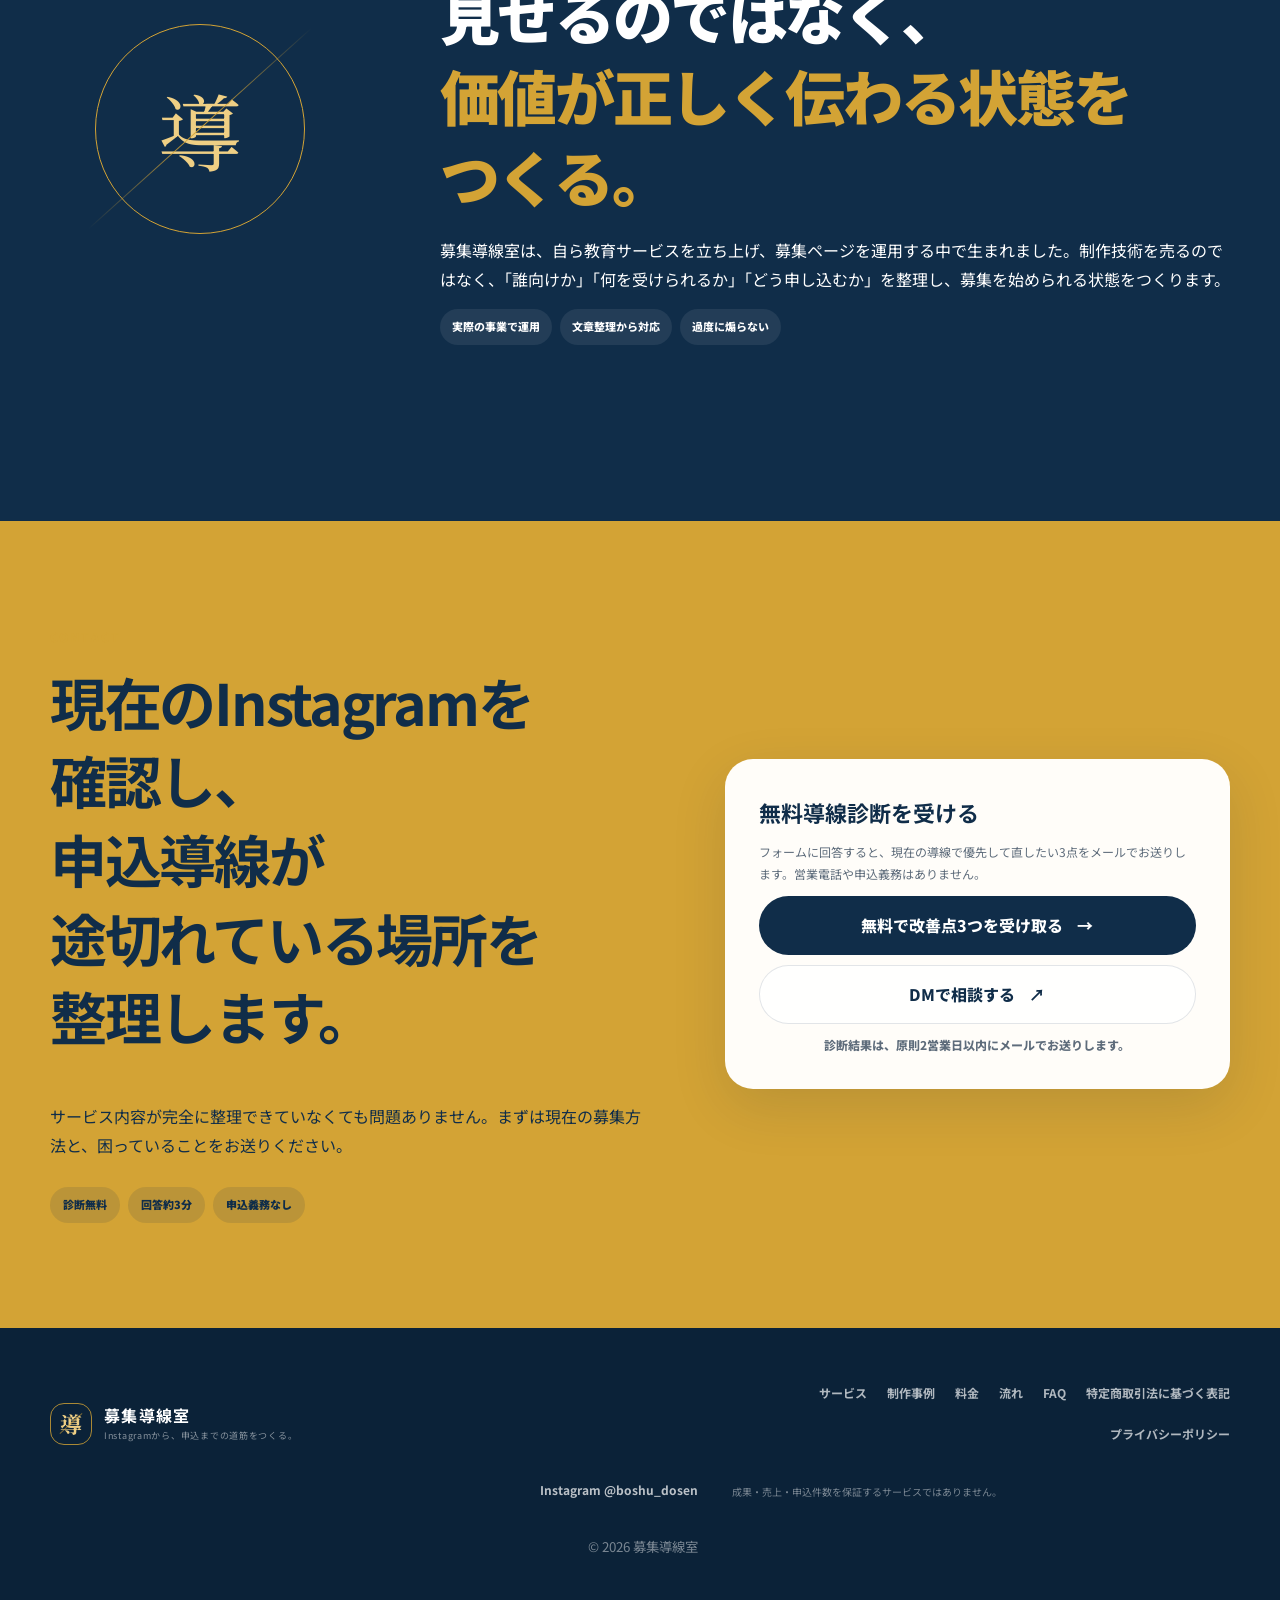
==== commit 6348c420: "Clarify free diagnosis value" ====
--- a/index.html
+++ b/index.html
@@ -75,13 +75,13 @@
           <p class="eyebrow"><span></span> Instagramで募集する個人事業者へ</p>
           <p class="hero-positioning">サイト制作ではなく、募集を始められる状態まで。</p>
           <h1><span class="hero-title-line">良いサービスを、</span><span class="hero-title-line hero-title-accent"><span class="mobile-line">申込みを</span><span class="mobile-line">受けられる形に。</span></span></h1>
-          <p class="hero-lead">Instagramに散らばったサービス内容・料金・申込方法を整理し、初めて見る人が迷わず相談できる1ページを制作します。</p>
+          <p class="hero-lead">Instagramに散らばったサービス内容・料金・申込方法を整理し、初めて見る人が迷わず相談できる1ページを制作します。まずは約3分の無料診断で、優先して直したい3点をメールでお送りします。</p>
           <div class="hero-actions">
-            <a class="button button-gold" href="https://forms.gle/Qv2HEjsQXghbX7br9" target="_blank" rel="noopener noreferrer">無料で制作相談を始める <span aria-hidden="true">→</span></a>
+            <a class="button button-gold" href="https://forms.gle/Qv2HEjsQXghbX7br9" target="_blank" rel="noopener noreferrer">無料で改善点3つを受け取る <span aria-hidden="true">→</span></a>
             <a class="button button-ghost" href="#flow">支払いまでの流れを見る <span aria-hidden="true">↓</span></a>
           </div>
           <a class="text-link hero-work-link" href="#works">制作事例を見る <span aria-hidden="true">↘</span></a>
-          <p class="microcopy">買い切り・月額0円。支払いは完成見本を確認し、納得した後。正式公開前にStripeで決済します。</p>
+          <p class="microcopy">営業電話なし・申込義務なし。診断結果はメールで回答します。制作する場合も、支払いは完成見本を確認し、納得した後です。</p>
         </div>
 
         <div class="hero-visual reveal" aria-label="Instagramから申込までをつなぐイメージ">
@@ -289,7 +289,7 @@
             <li>初稿提出後の修正2回</li>
             <li>確認用URL・公開作業</li>
           </ul>
-          <a class="button button-gold button-full" href="https://forms.gle/Qv2HEjsQXghbX7br9" target="_blank" rel="noopener noreferrer">無料で制作相談を始める <span aria-hidden="true">→</span></a>
+          <a class="button button-gold button-full" href="https://forms.gle/Qv2HEjsQXghbX7br9" target="_blank" rel="noopener noreferrer">無料診断で改善点3つを受け取る <span aria-hidden="true">→</span></a>
           <p>フォーム送信の時点では料金はかかりません。制作範囲を確認してから着手し、完成見本に納得いただいた後、正式公開前に29,800円をお支払いいただきます。</p>
         </div>
       </div>
@@ -376,8 +376,8 @@
         </div>
         <div class="contact-card reveal">
           <h3>無料導線診断を受ける</h3>
-          <p>フォームに回答すると、現在の導線で優先して直す場所を整理してご連絡します。</p>
-          <a class="button button-navy button-full" href="https://forms.gle/Qv2HEjsQXghbX7br9" target="_blank" rel="noopener noreferrer">約3分の診断フォームへ <span aria-hidden="true">→</span></a>
+          <p>フォームに回答すると、現在の導線で優先して直したい3点をメールでお送りします。営業電話や申込義務はありません。</p>
+          <a class="button button-navy button-full" href="https://forms.gle/Qv2HEjsQXghbX7br9" target="_blank" rel="noopener noreferrer">無料で改善点3つを受け取る <span aria-hidden="true">→</span></a>
           <a class="button button-white button-full" href="https://www.instagram.com/boshu_dosen/" target="_blank" rel="noopener noreferrer">DMで相談する <span aria-hidden="true">↗</span></a>
           <p class="copy-status">診断結果は、原則2営業日以内にメールでお送りします。</p>
         </div>
@@ -394,7 +394,7 @@
     </div>
   </footer>
 
-  <a class="mobile-cta" href="https://forms.gle/Qv2HEjsQXghbX7br9" target="_blank" rel="noopener noreferrer">無料診断を受ける <span aria-hidden="true">→</span></a>
+  <a class="mobile-cta" href="https://forms.gle/Qv2HEjsQXghbX7br9" target="_blank" rel="noopener noreferrer">無料で改善点3つを受け取る <span aria-hidden="true">→</span></a>
   <script src="script.js?v=29" defer></script>
 </body>
 </html>
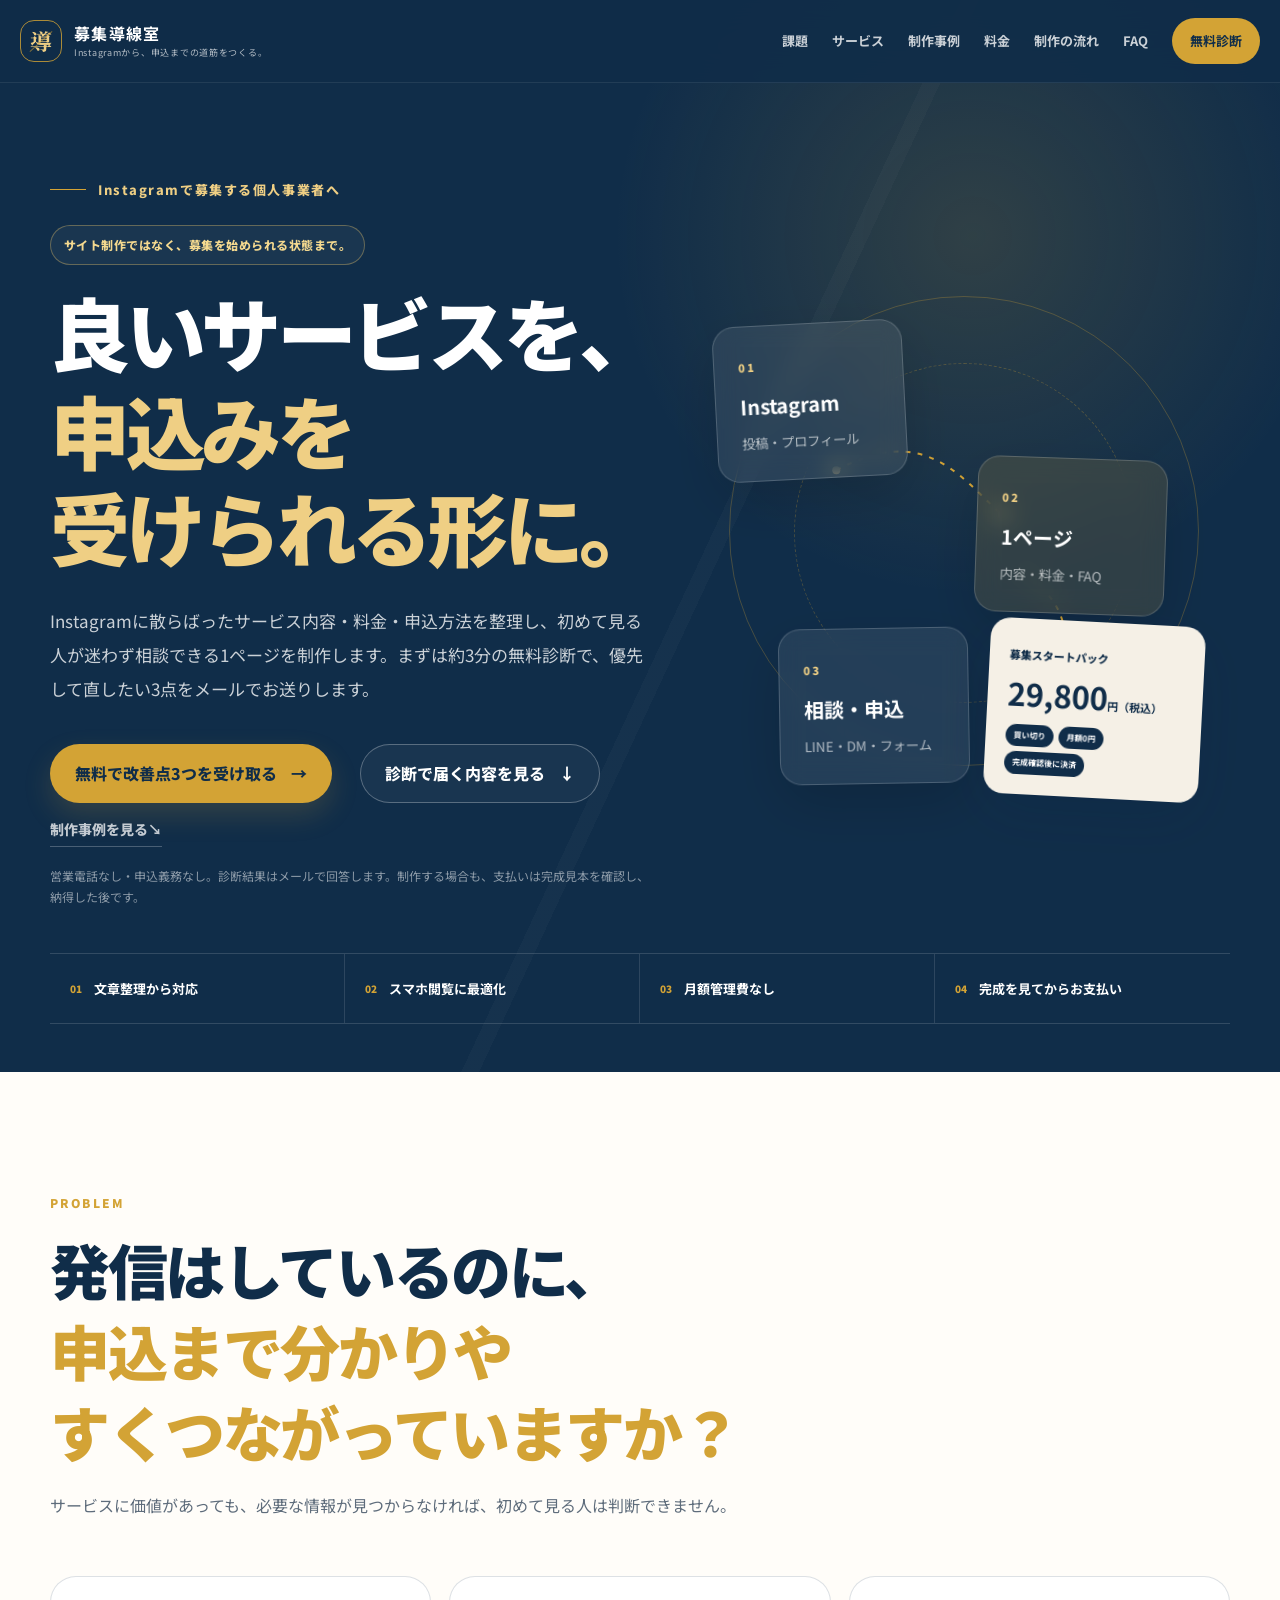
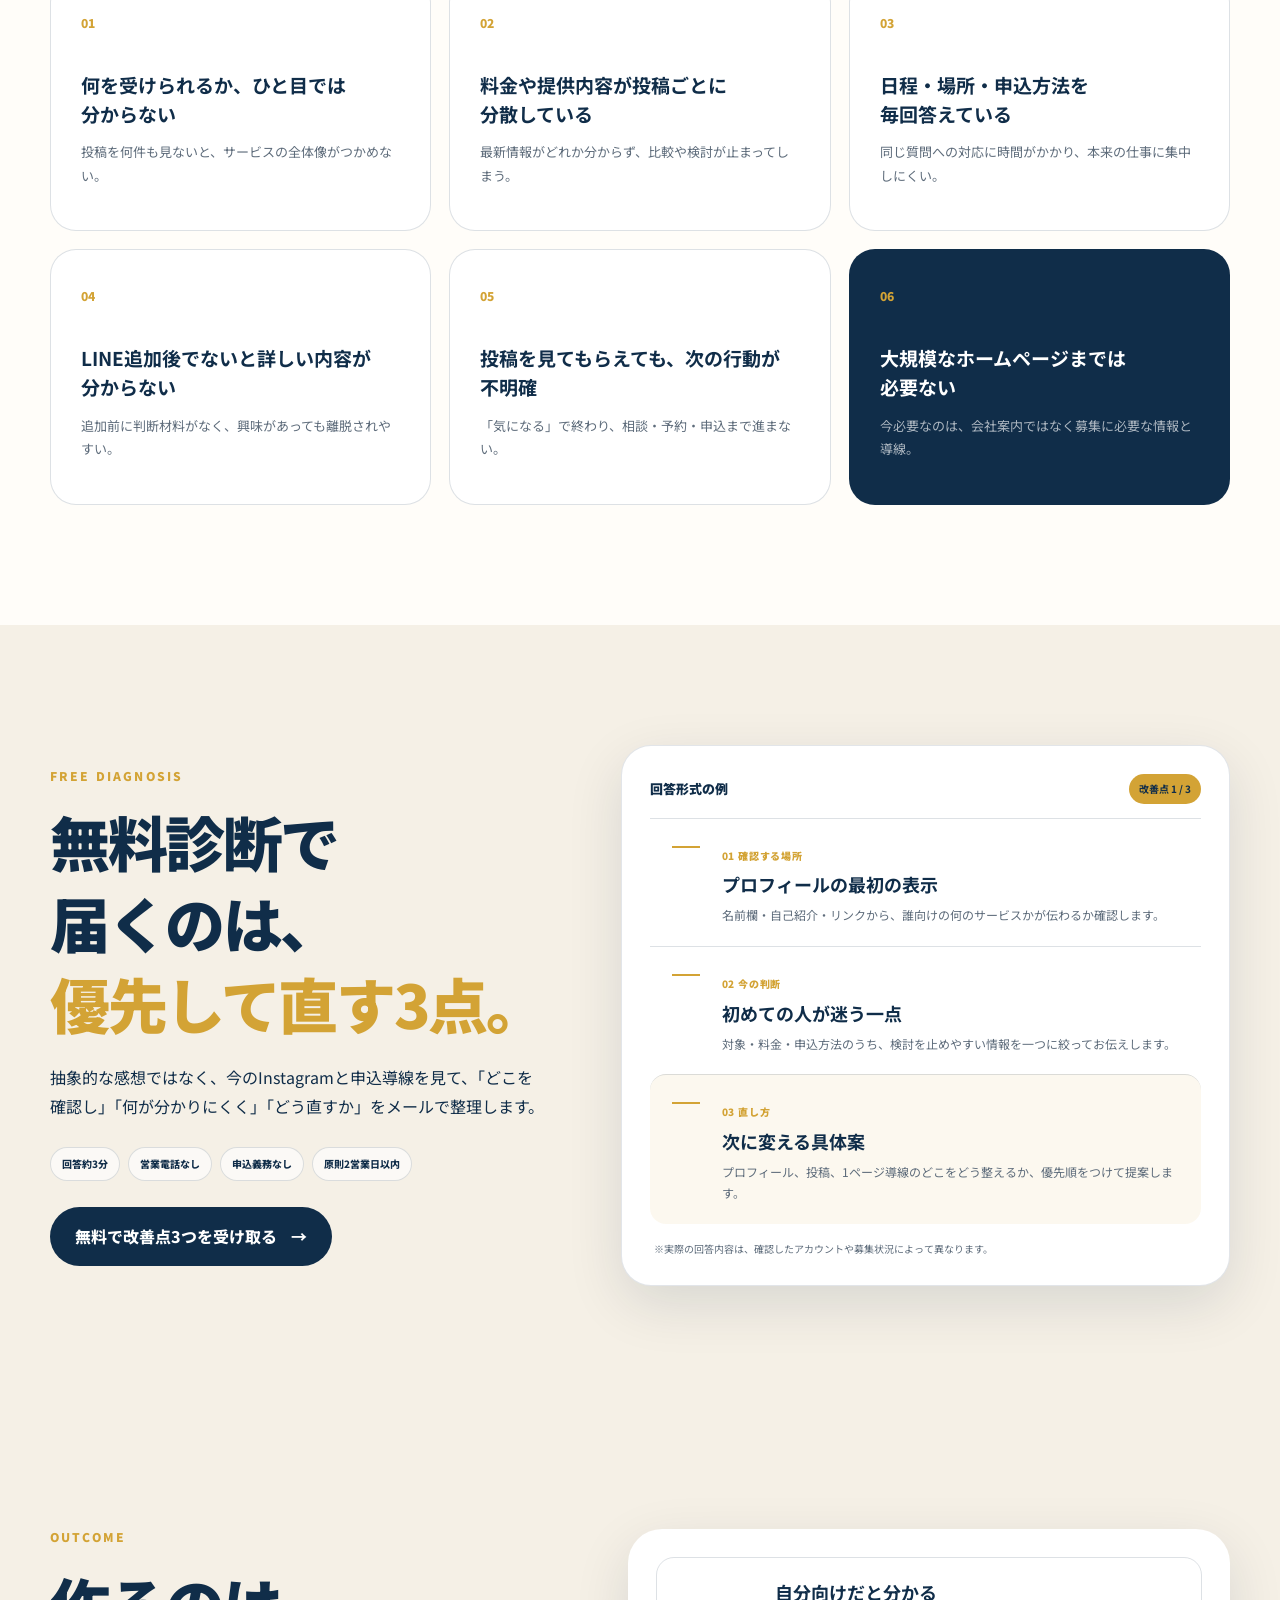
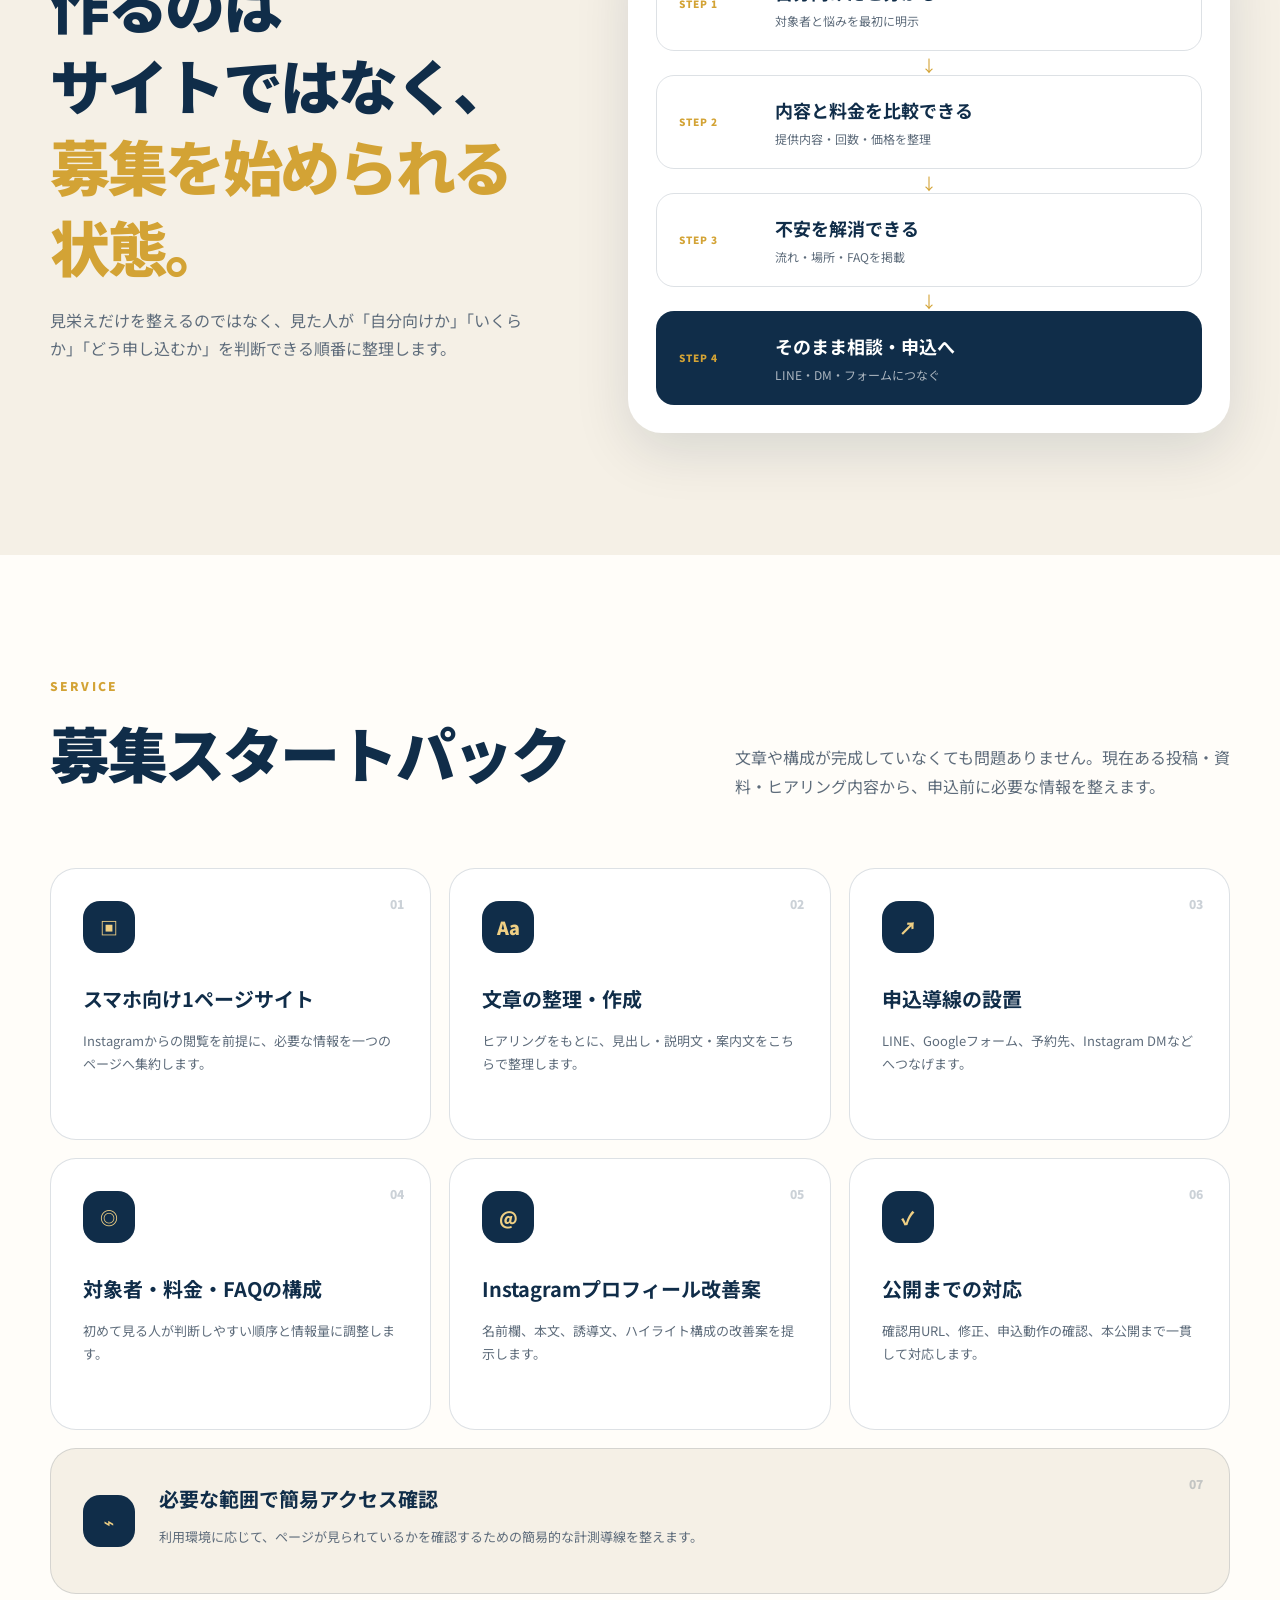
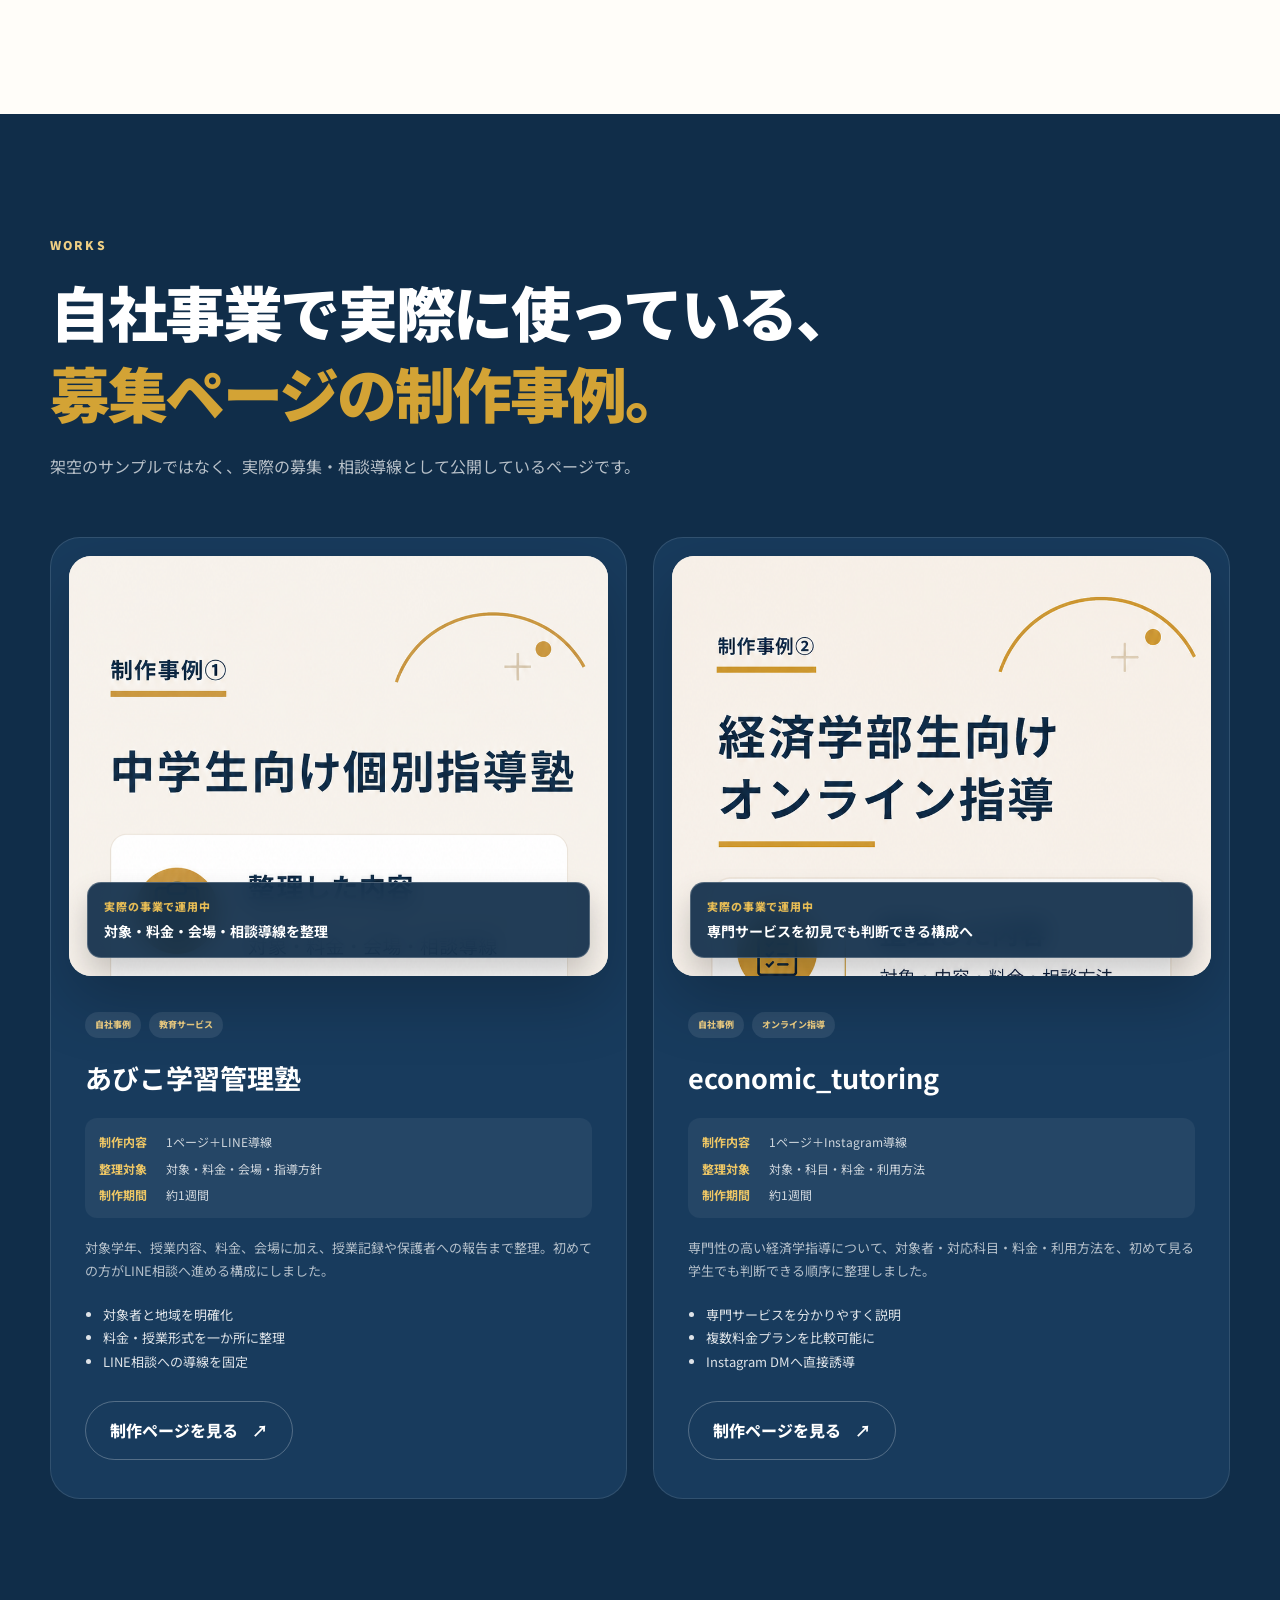
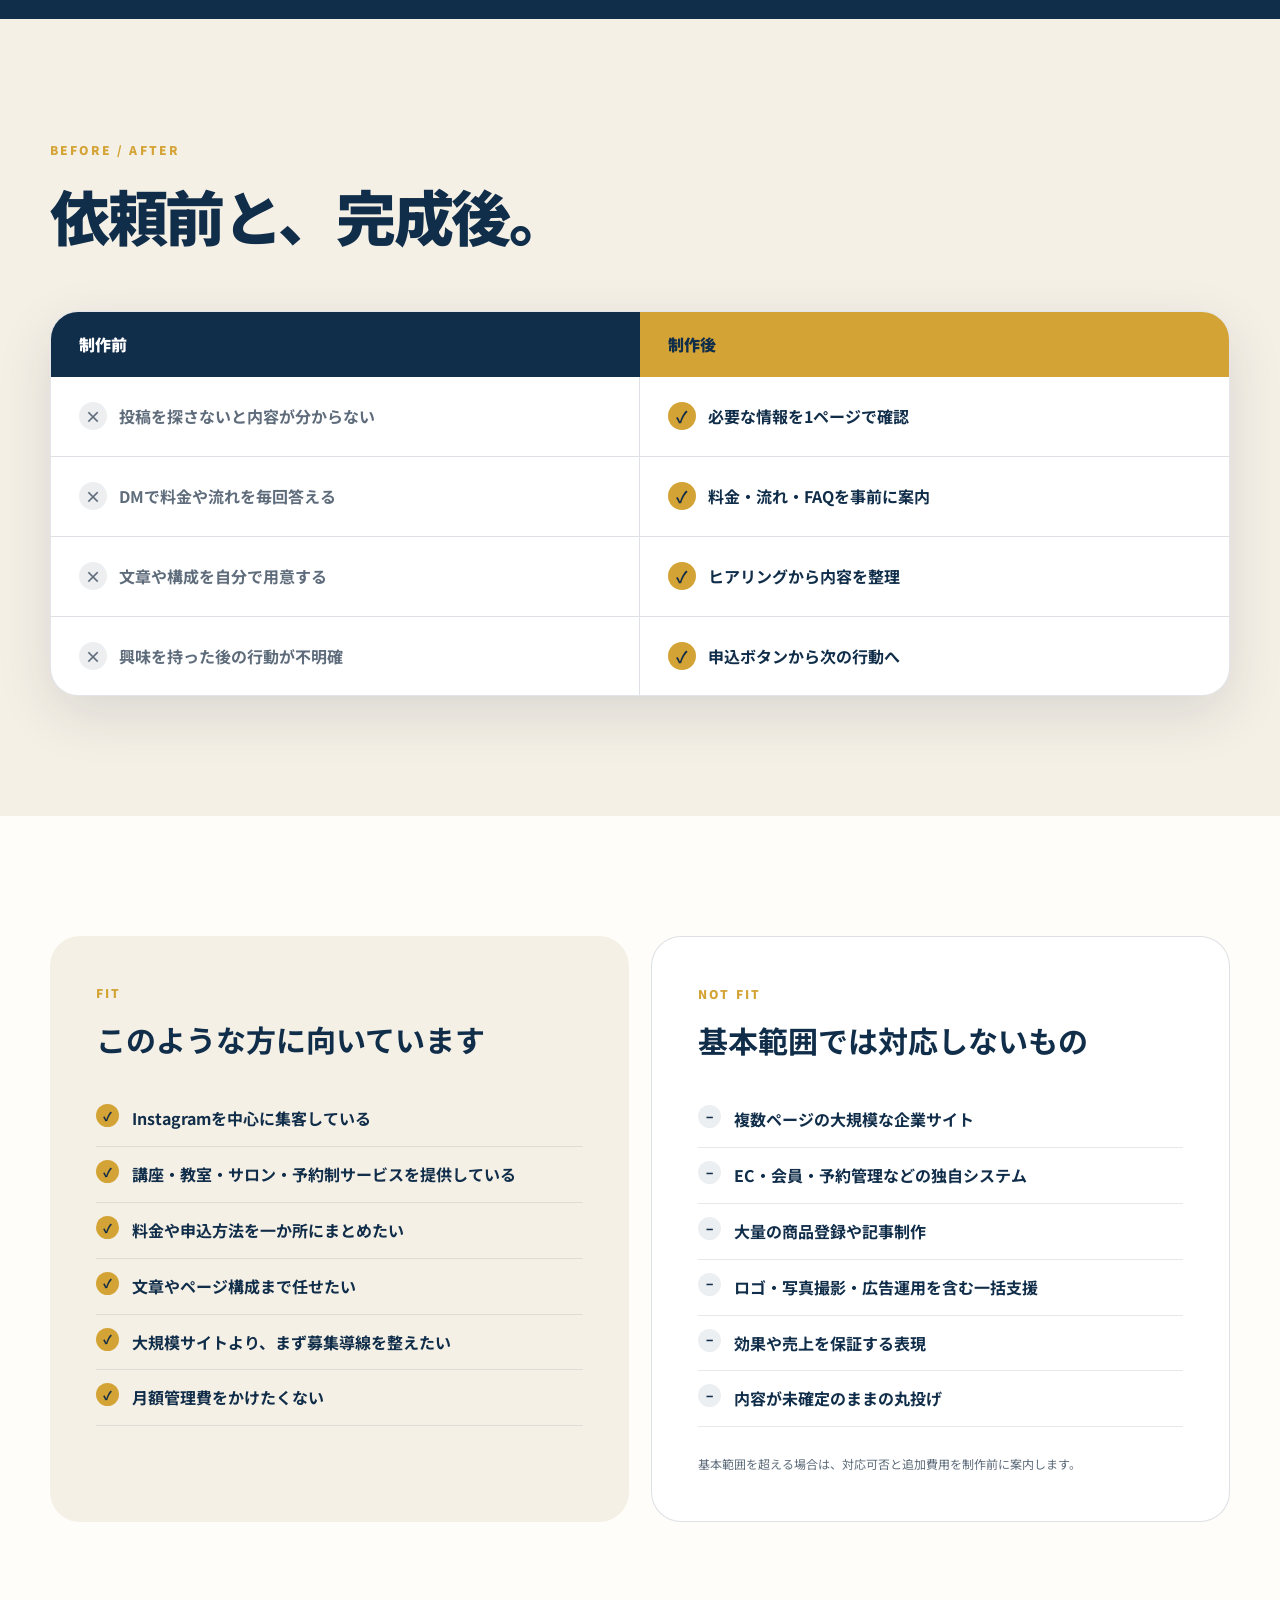
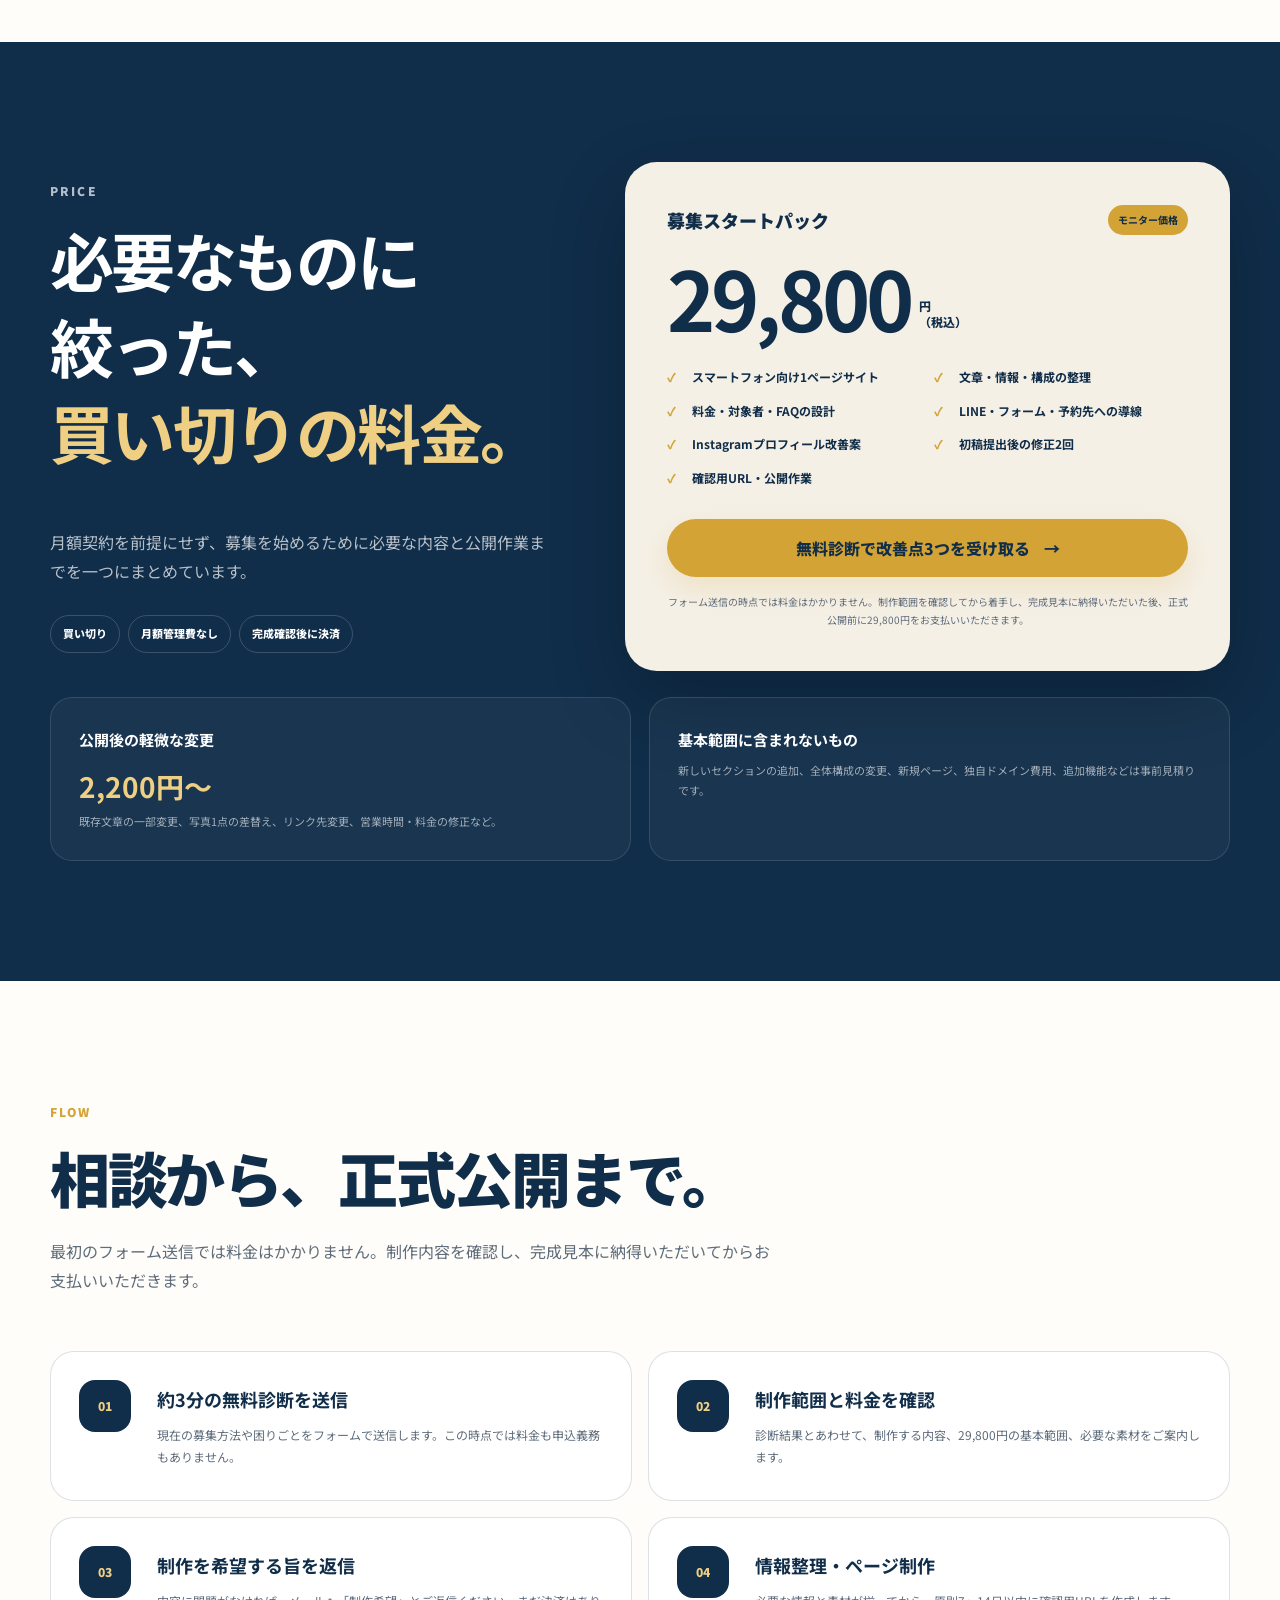
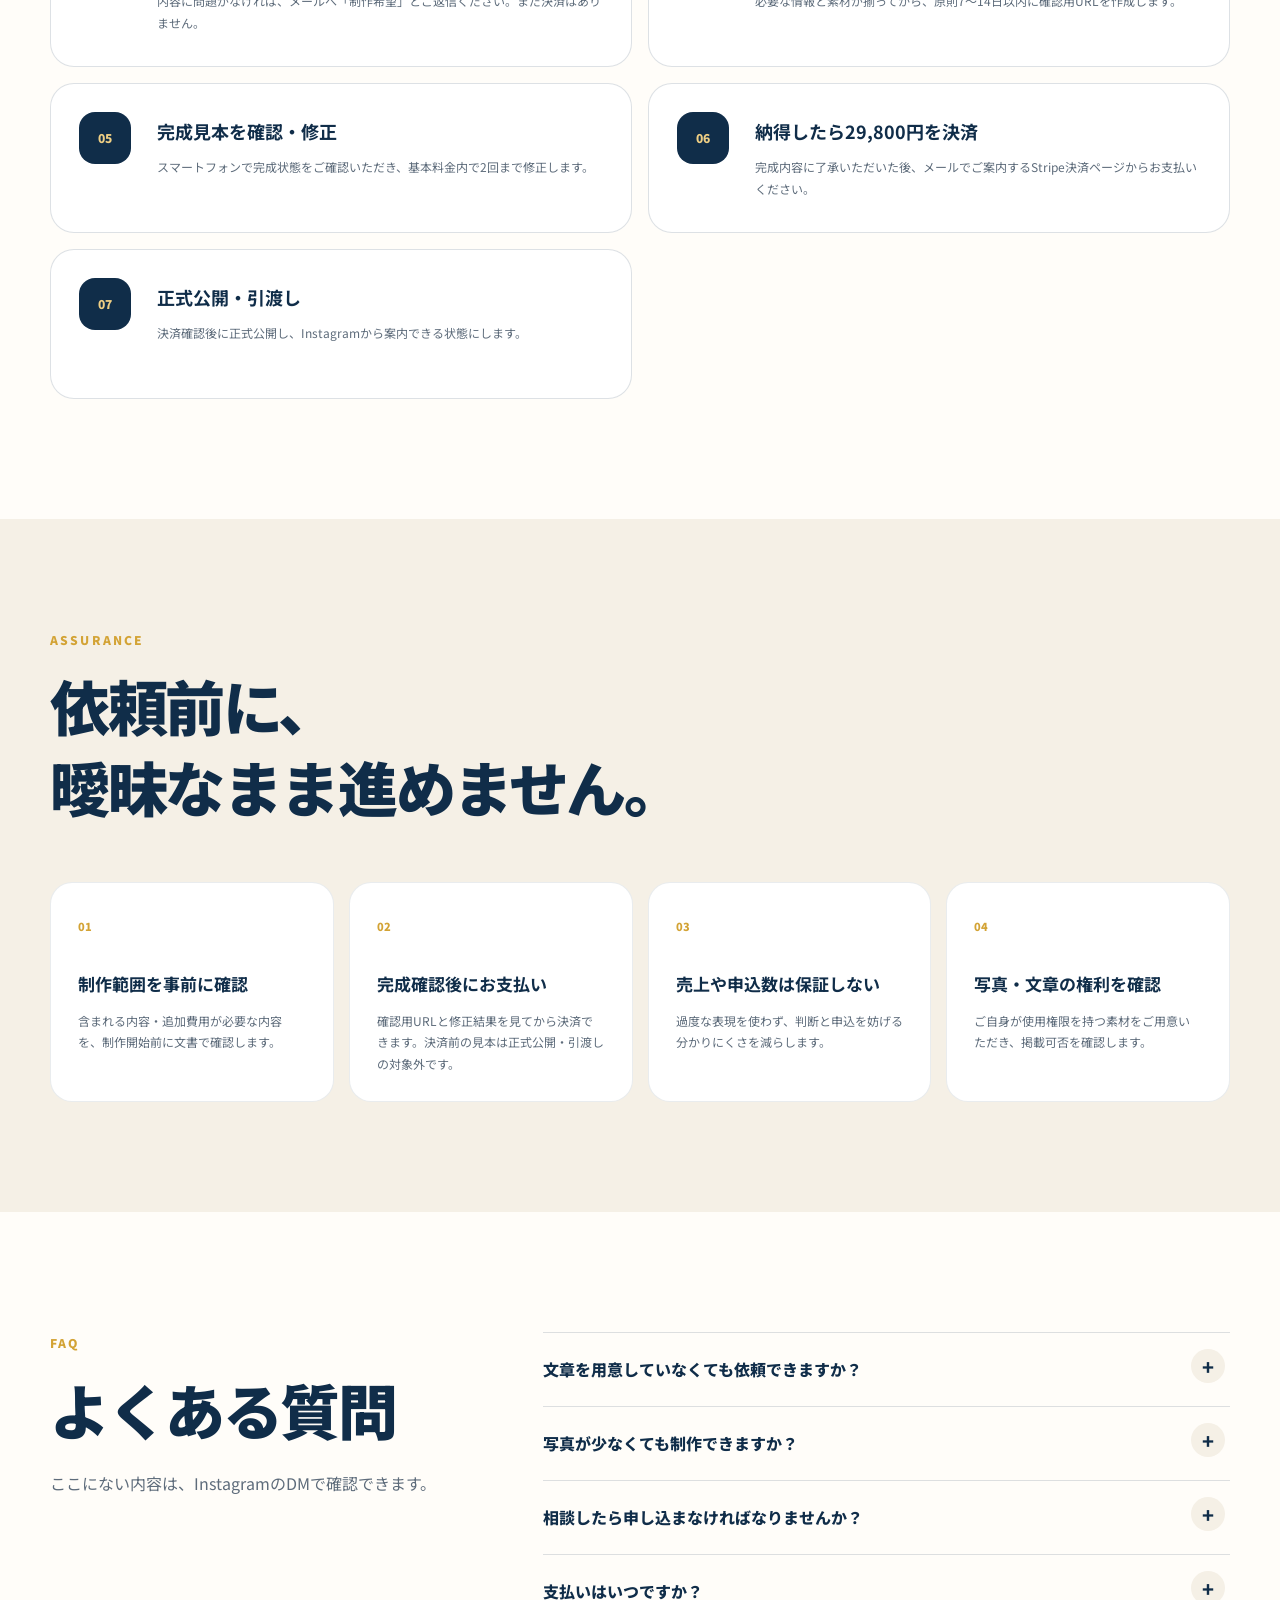
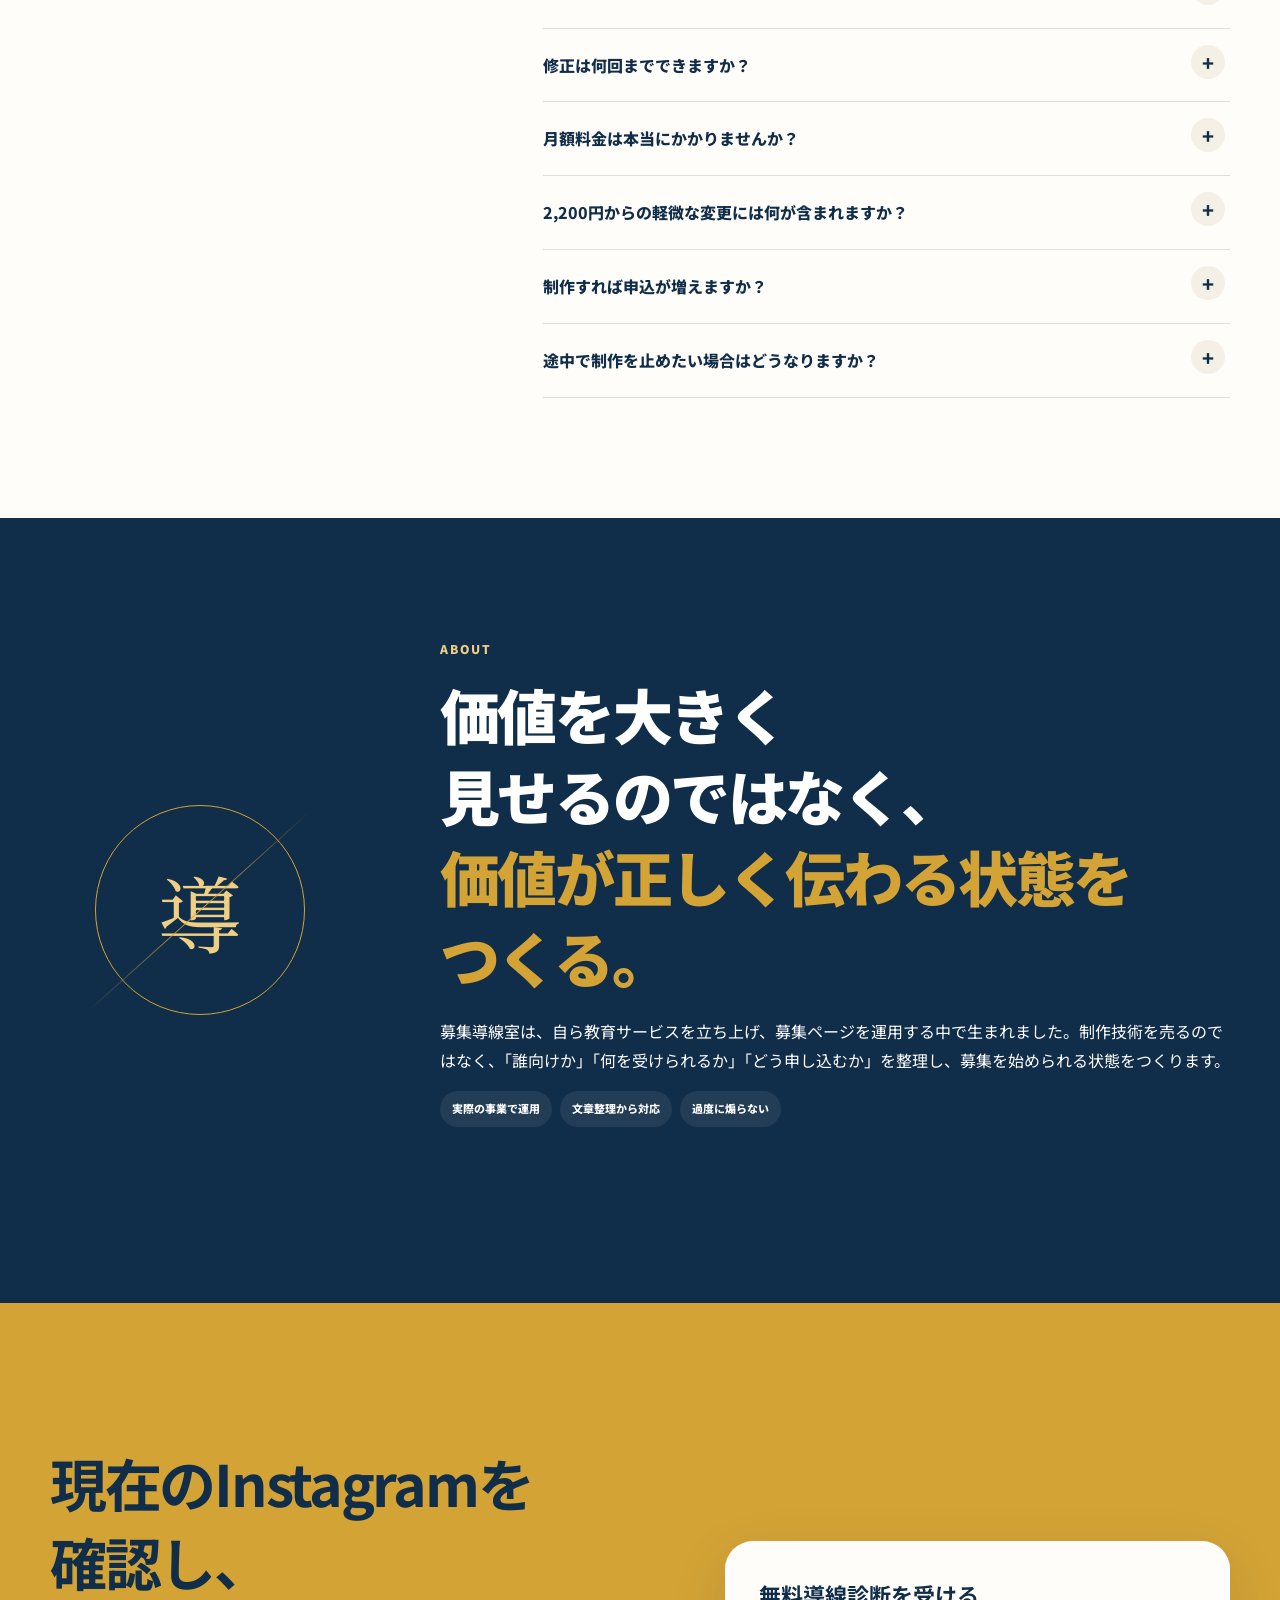
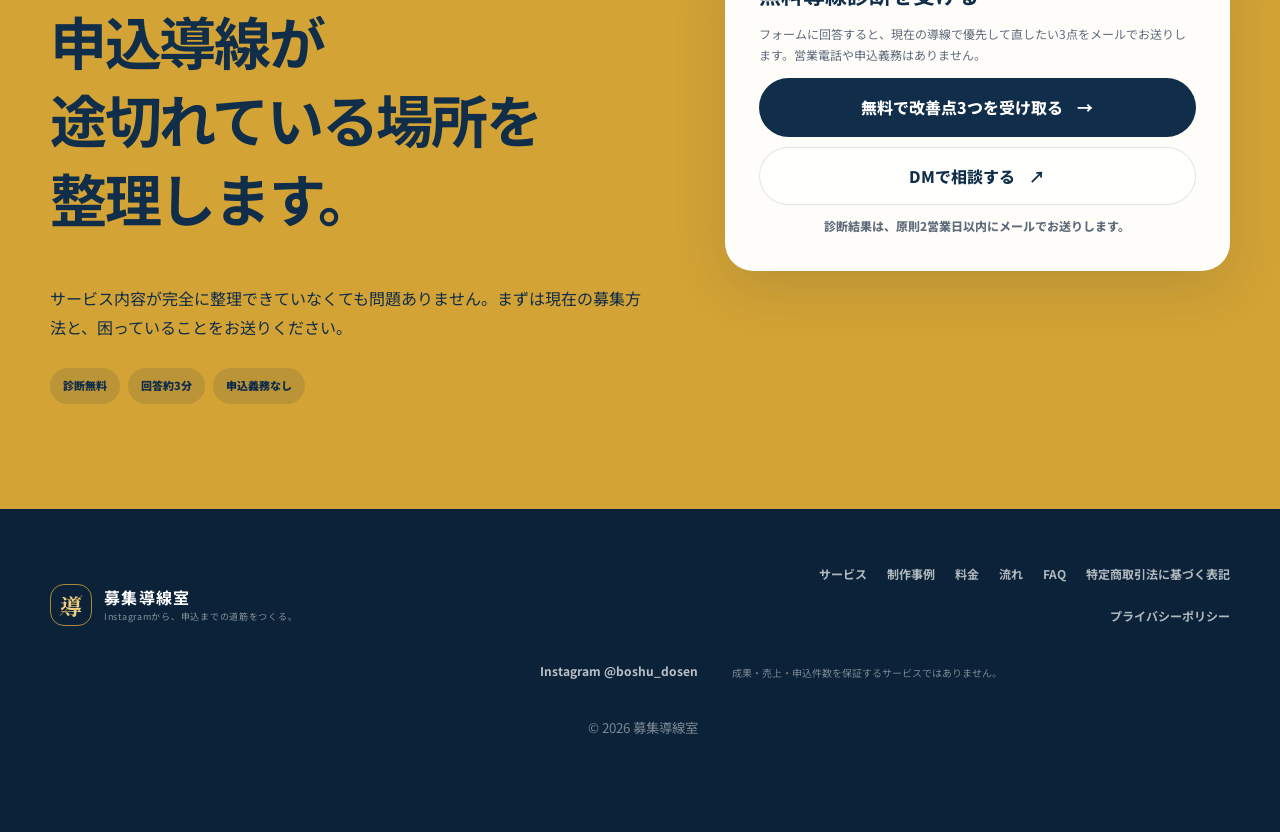
==== commit 1df353bf: "Show free diagnosis response format" ====
--- a/index.html
+++ b/index.html
@@ -4,26 +4,26 @@
   <meta charset="utf-8">
   <meta name="viewport" content="width=device-width, initial-scale=1, viewport-fit=cover">
   <script>document.documentElement.classList.add('js');</script>
-  <title>募集導線室｜Instagramから、申込までの道筋をつくる。</title>
-  <meta name="description" content="Instagramに散らばったサービス内容・料金・申込方法を整理し、初めて見る人が迷わず相談できるスマートフォン向け1ページサイトを制作します。募集スタートパック29,800円（税込）、買い切り・月額管理費なし。">
+  <title>教室・サロン向け募集LP制作｜募集導線室</title>
+  <meta name="description" content="Instagramで集客する教室・サロン・個人サービス向けに、内容・料金・申込方法を整理したスマホ用募集LPを制作。約3分の無料診断で改善点3つをお届けします。29,800円（税込）、買い切り・月額0円・完成確認後に決済。">
   <meta name="theme-color" content="#102d49">
   <link rel="canonical" href="https://boshu-dousen.pages.dev/">
   <meta property="og:type" content="website">
   <meta property="og:site_name" content="募集導線室">
   <meta property="og:url" content="https://boshu-dousen.pages.dev/">
-  <meta property="og:title" content="募集導線室｜Instagramから、申込までの道筋をつくる。">
-  <meta property="og:description" content="良いサービスを、申込みを受けられる形に。募集スタートパック29,800円（税込）。">
+  <meta property="og:title" content="教室・サロン向け募集LP制作｜募集導線室">
+  <meta property="og:description" content="Instagramの内容・料金・申込先を1ページに整理。約3分の無料診断で改善点3つをお届けします。29,800円（税込）、買い切り・月額0円・完成確認後に決済。">
   <meta property="og:image" content="https://boshu-dousen.pages.dev/og-image.png">
   <meta property="og:locale" content="ja_JP">
   <meta name="twitter:card" content="summary_large_image">
-  <meta name="twitter:title" content="募集導線室｜Instagramから、申込までの道筋をつくる。">
-  <meta name="twitter:description" content="良いサービスを、申込みを受けられる形に。募集スタートパック29,800円（税込）。">
+  <meta name="twitter:title" content="教室・サロン向け募集LP制作｜募集導線室">
+  <meta name="twitter:description" content="Instagramの内容・料金・申込先を1ページに整理。約3分の無料診断で改善点3つをお届けします。29,800円（税込）、買い切り・月額0円・完成確認後に決済。">
   <meta name="twitter:image" content="https://boshu-dousen.pages.dev/og-image.png">
   <link rel="icon" href="favicon.svg" type="image/svg+xml">
   <link rel="preconnect" href="https://fonts.googleapis.com">
   <link rel="preconnect" href="https://fonts.gstatic.com" crossorigin>
   <link href="https://fonts.googleapis.com/css2?family=Noto+Sans+JP:wght@400;500;600;700;800;900&amp;family=Noto+Serif+JP:wght@600;700&amp;display=swap" rel="stylesheet">
-  <link rel="stylesheet" href="styles.css?v=31">
+  <link rel="stylesheet" href="styles.css?v=32">
   <script type="application/ld+json">
   {
     "@context": "https://schema.org",
@@ -34,7 +34,7 @@
       "name": "募集導線室",
       "url": "https://boshu-dousen.pages.dev/"
     },
-    "description": "Instagramでサービスを発信する個人事業者向けに、サービス内容・料金・申込方法を整理したスマートフォン向け1ページサイトを制作します。",
+    "description": "Instagramで集客する教室・サロン・個人サービス向けに、サービス内容・料金・申込方法を整理したスマートフォン向け募集LPを制作します。",
     "offers": {
       "@type": "Offer",
       "price": "29800",
@@ -78,7 +78,7 @@
           <p class="hero-lead">Instagramに散らばったサービス内容・料金・申込方法を整理し、初めて見る人が迷わず相談できる1ページを制作します。まずは約3分の無料診断で、優先して直したい3点をメールでお送りします。</p>
           <div class="hero-actions">
             <a class="button button-gold" href="https://forms.gle/Qv2HEjsQXghbX7br9" target="_blank" rel="noopener noreferrer">無料で改善点3つを受け取る <span aria-hidden="true">→</span></a>
-            <a class="button button-ghost" href="#flow">支払いまでの流れを見る <span aria-hidden="true">↓</span></a>
+            <a class="button button-ghost" href="#diagnosis-preview">診断で届く内容を見る <span aria-hidden="true">↓</span></a>
           </div>
           <a class="text-link hero-work-link" href="#works">制作事例を見る <span aria-hidden="true">↘</span></a>
           <p class="microcopy">営業電話なし・申込義務なし。診断結果はメールで回答します。制作する場合も、支払いは完成見本を確認し、納得した後です。</p>
@@ -139,6 +139,27 @@
           <article class="problem-card reveal"><span>04</span><h3>LINE追加後でないと詳しい内容が分からない</h3><p>追加前に判断材料がなく、興味があっても離脱されやすい。</p></article>
           <article class="problem-card reveal"><span>05</span><h3>投稿を見てもらえても、次の行動が不明確</h3><p>「気になる」で終わり、相談・予約・申込まで進まない。</p></article>
           <article class="problem-card problem-card-accent reveal"><span>06</span><h3>大規模なホームページまでは必要ない</h3><p>今必要なのは、会社案内ではなく募集に必要な情報と導線。</p></article>
+        </div>
+      </div>
+    </section>
+
+    <section class="diagnosis-preview section-ivory" id="diagnosis-preview">
+      <div class="wrap diagnosis-preview-grid">
+        <div class="section-heading reveal">
+          <p class="section-label">FREE DIAGNOSIS</p>
+          <h2>無料診断で届くのは、<br><em>優先して直す3点。</em></h2>
+          <p>抽象的な感想ではなく、今のInstagramと申込導線を見て、「どこを確認し」「何が分かりにくく」「どう直すか」をメールで整理します。</p>
+          <div class="diagnosis-trust" aria-label="無料診断の条件">
+            <span>回答約3分</span><span>営業電話なし</span><span>申込義務なし</span><span>原則2営業日以内</span>
+          </div>
+          <a class="button button-navy" href="https://forms.gle/Qv2HEjsQXghbX7br9" target="_blank" rel="noopener noreferrer">無料で改善点3つを受け取る <span aria-hidden="true">→</span></a>
+        </div>
+        <div class="diagnosis-sample reveal" aria-label="無料診断の回答形式の例">
+          <div class="diagnosis-sample-head"><span>回答形式の例</span><b>改善点 1 / 3</b></div>
+          <article><span>01 確認する場所</span><h3>プロフィールの最初の表示</h3><p>名前欄・自己紹介・リンクから、誰向けの何のサービスかが伝わるか確認します。</p></article>
+          <article><span>02 今の判断</span><h3>初めての人が迷う一点</h3><p>対象・料金・申込方法のうち、検討を止めやすい情報を一つに絞ってお伝えします。</p></article>
+          <article class="diagnosis-sample-action"><span>03 直し方</span><h3>次に変える具体案</h3><p>プロフィール、投稿、1ページ導線のどこをどう整えるか、優先順をつけて提案します。</p></article>
+          <small>※実際の回答内容は、確認したアカウントや募集状況によって異なります。</small>
         </div>
       </div>
     </section>
--- a/styles.css
+++ b/styles.css
@@ -125,6 +125,23 @@
 .problem-card-accent { background: var(--navy); color: var(--white); border-color: transparent; }
 .problem-card-accent p { color: rgba(255,255,255,.65); }
 
+.diagnosis-preview { padding: 120px 0; }
+.diagnosis-preview-grid { display: grid; grid-template-columns: .9fr 1.1fr; gap: 72px; align-items: center; }
+.diagnosis-preview .section-heading { margin-bottom: 0; }
+.diagnosis-trust { display: flex; flex-wrap: wrap; gap: 8px; margin: 26px 0; }
+.diagnosis-trust span { padding: 7px 11px; border: 1px solid rgba(16,45,73,.14); border-radius: 999px; background: rgba(255,255,255,.62); font-size: 10px; font-weight: 800; }
+.diagnosis-sample { padding: 28px; border: 1px solid rgba(16,45,73,.12); border-radius: 30px; background: var(--white); box-shadow: var(--shadow); }
+.diagnosis-sample-head { display: flex; justify-content: space-between; align-items: center; gap: 16px; margin-bottom: 14px; }
+.diagnosis-sample-head span { font-size: 13px; font-weight: 900; }
+.diagnosis-sample-head b { padding: 6px 10px; border-radius: 999px; background: var(--gold); font-size: 10px; }
+.diagnosis-sample article { position: relative; padding: 20px 20px 20px 72px; border-top: 1px solid var(--line); }
+.diagnosis-sample article::before { content: ""; position: absolute; left: 22px; top: 27px; width: 28px; height: 2px; background: var(--gold); }
+.diagnosis-sample article > span { color: var(--gold); font-size: 10px; font-weight: 900; letter-spacing: .08em; }
+.diagnosis-sample h3 { margin: 4px 0 5px; font-size: 18px; line-height: 1.55; }
+.diagnosis-sample p { margin: 0; color: var(--muted); font-size: 12px; line-height: 1.8; }
+.diagnosis-sample-action { border-radius: 16px; background: rgba(211,163,53,.08); }
+.diagnosis-sample > small { display: block; margin: 16px 4px 0; color: var(--muted); font-size: 10px; line-height: 1.7; }
+
 .outcome { padding: 120px 0; }
 .outcome-grid { display: grid; grid-template-columns: .9fr 1.1fr; gap: 85px; align-items: center; }
 .outcome-route { padding: 28px; border-radius: 34px; background: var(--white); box-shadow: var(--shadow); }
@@ -287,7 +304,7 @@
   .global-nav > a { padding: 15px 4px; border-bottom: 1px solid rgba(255,255,255,.09); font-size: 17px; }
   .global-nav .nav-cta { margin-top: 22px; text-align: center; border-bottom: 0; }
   .hero { padding-top: 128px; }
-  .hero-grid, .outcome-grid, .price-grid, .faq-grid, .about-grid, .contact-grid { grid-template-columns: 1fr; }
+  .hero-grid, .diagnosis-preview-grid, .outcome-grid, .price-grid, .faq-grid, .about-grid, .contact-grid { grid-template-columns: 1fr; }
   .hero-grid { min-height: 0; }
   .hero-visual { min-height: 520px; margin-top: 30px; }
   .hero-proof { grid-template-columns: 1fr 1fr; }
@@ -355,12 +372,16 @@
   .hero-proof { grid-template-columns: 1fr; }
   .hero-proof > div { border-right: 0; border-bottom: 1px solid rgba(255,255,255,.12); }
   .hero-proof > div:last-child { border-bottom: 0; }
-  .problem, .outcome, .service, .works, .change, .fit, .price, .flow, .assurance, .faq, .about { padding: 82px 0; }
+  .problem, .diagnosis-preview, .outcome, .service, .works, .change, .fit, .price, .flow, .assurance, .faq, .about { padding: 82px 0; }
   .contact { padding: 78px 0; }
   .section-heading { margin-bottom: 38px; }
   .section-heading h2 { font-size: 35px; }
   .problem-grid, .service-grid, .flow-list, .assurance-grid { grid-template-columns: 1fr; }
   .problem-card { min-height: auto; }
+  .diagnosis-preview-grid { gap: 38px; }
+  .diagnosis-sample { padding: 20px 16px; border-radius: 22px; }
+  .diagnosis-sample article { padding: 18px 8px 18px 52px; }
+  .diagnosis-sample article::before { left: 10px; top: 25px; width: 24px; }
   .service-card-wide { grid-column: auto; grid-template-columns: 52px 1fr; }
   .outcome-route { padding: 17px; }
   .outcome-route article { grid-template-columns: 63px 1fr; padding: 16px; }
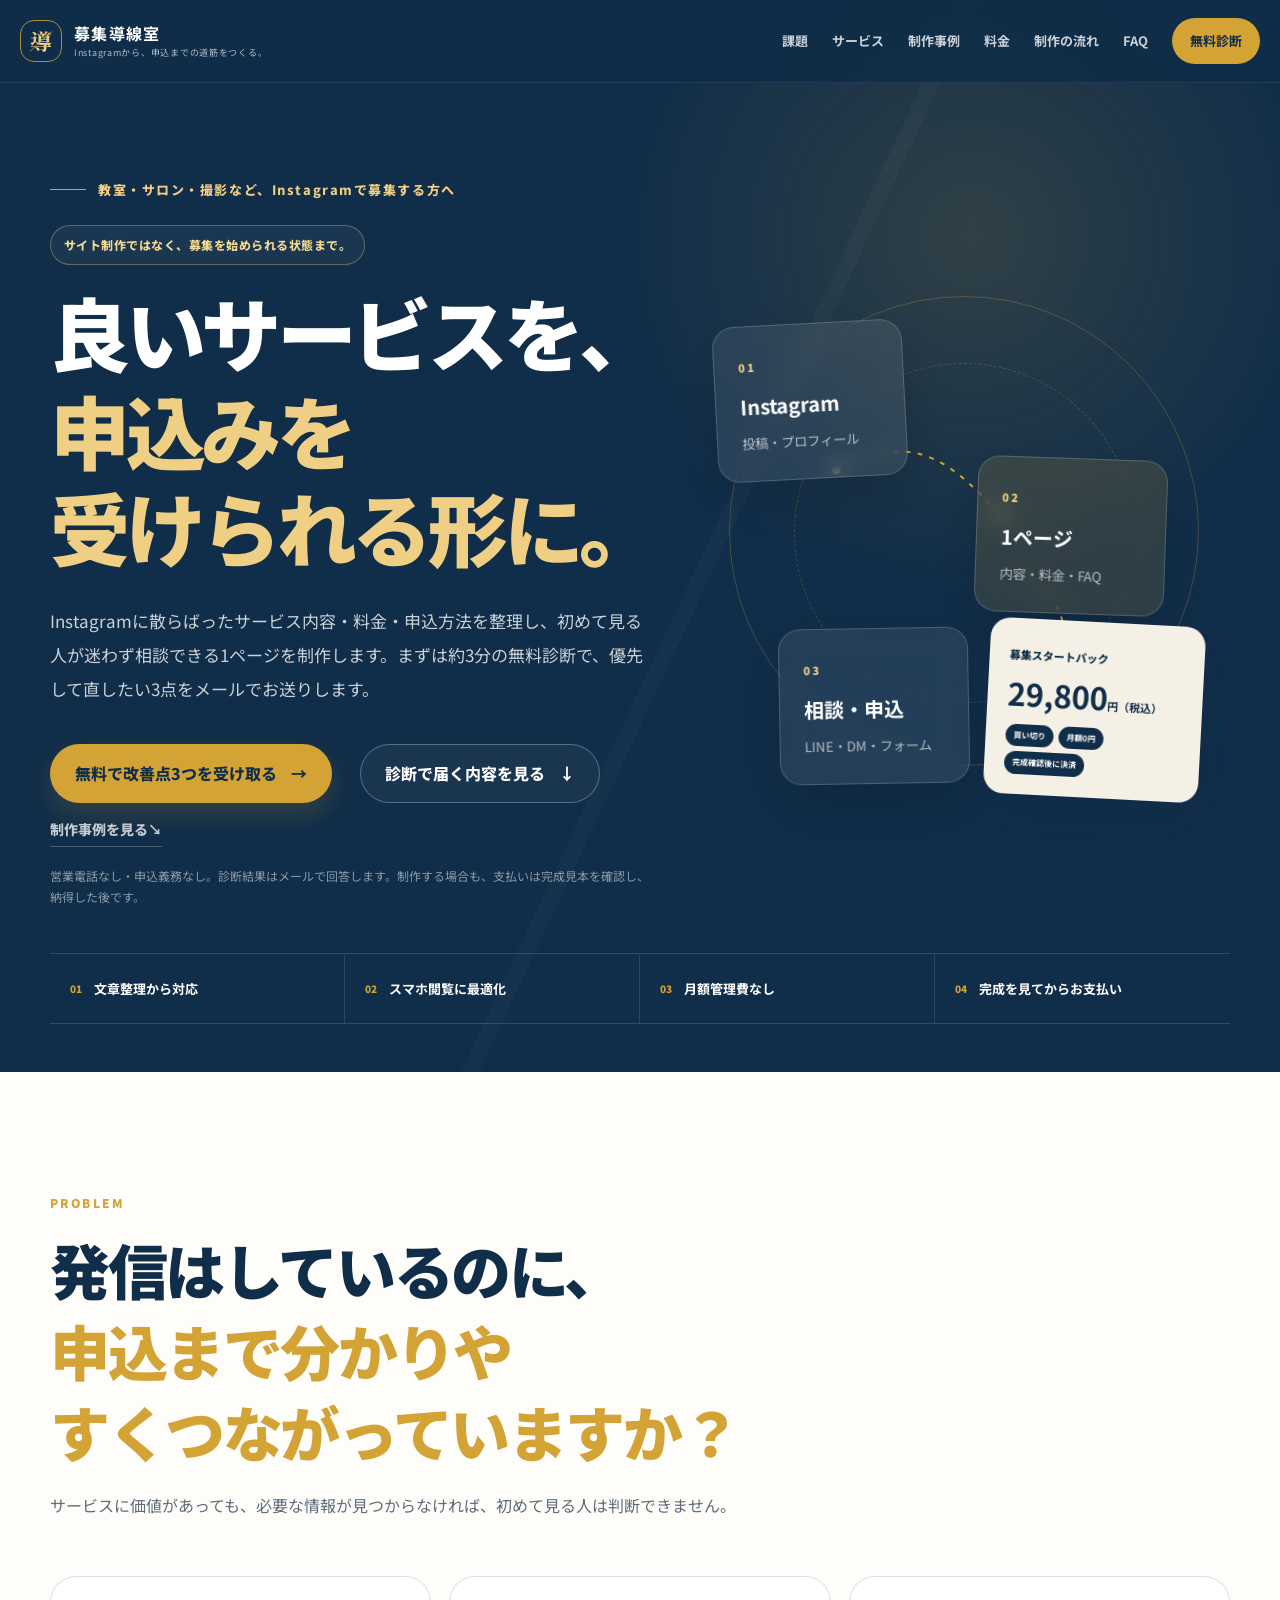
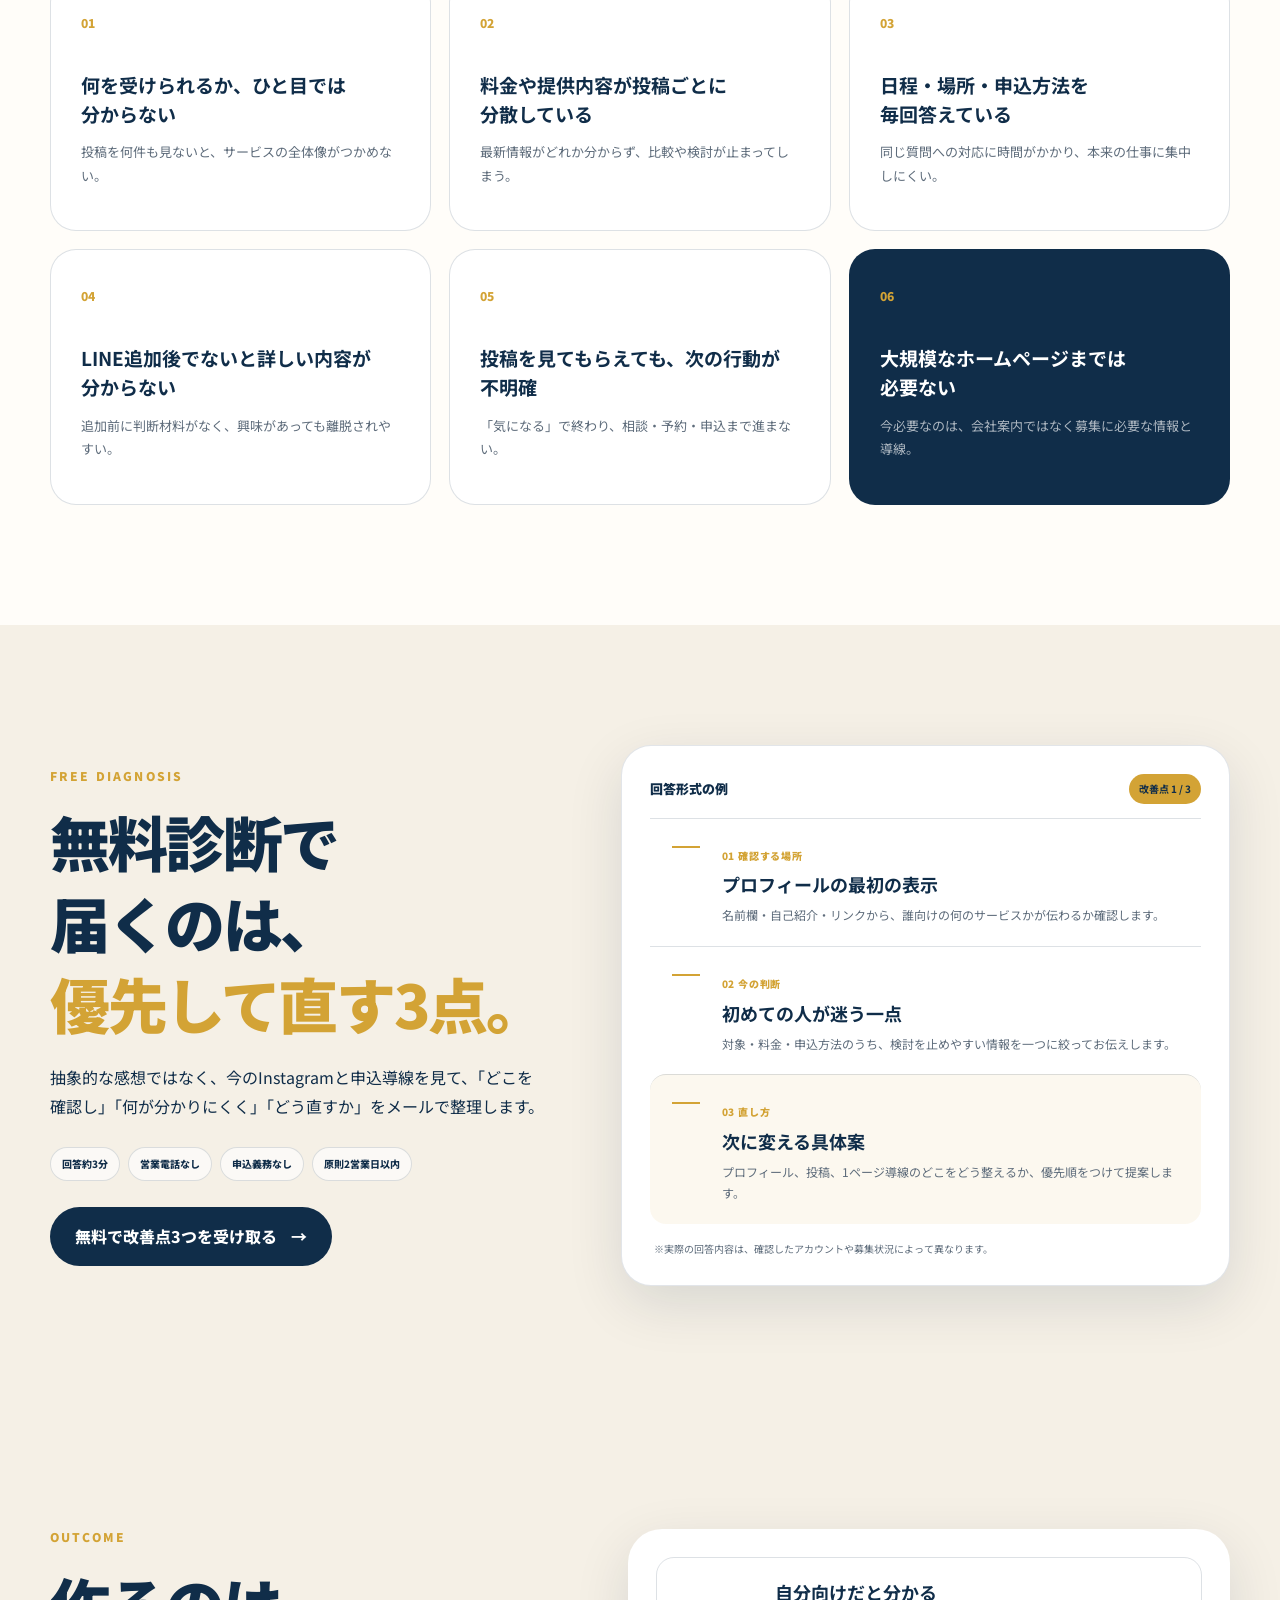
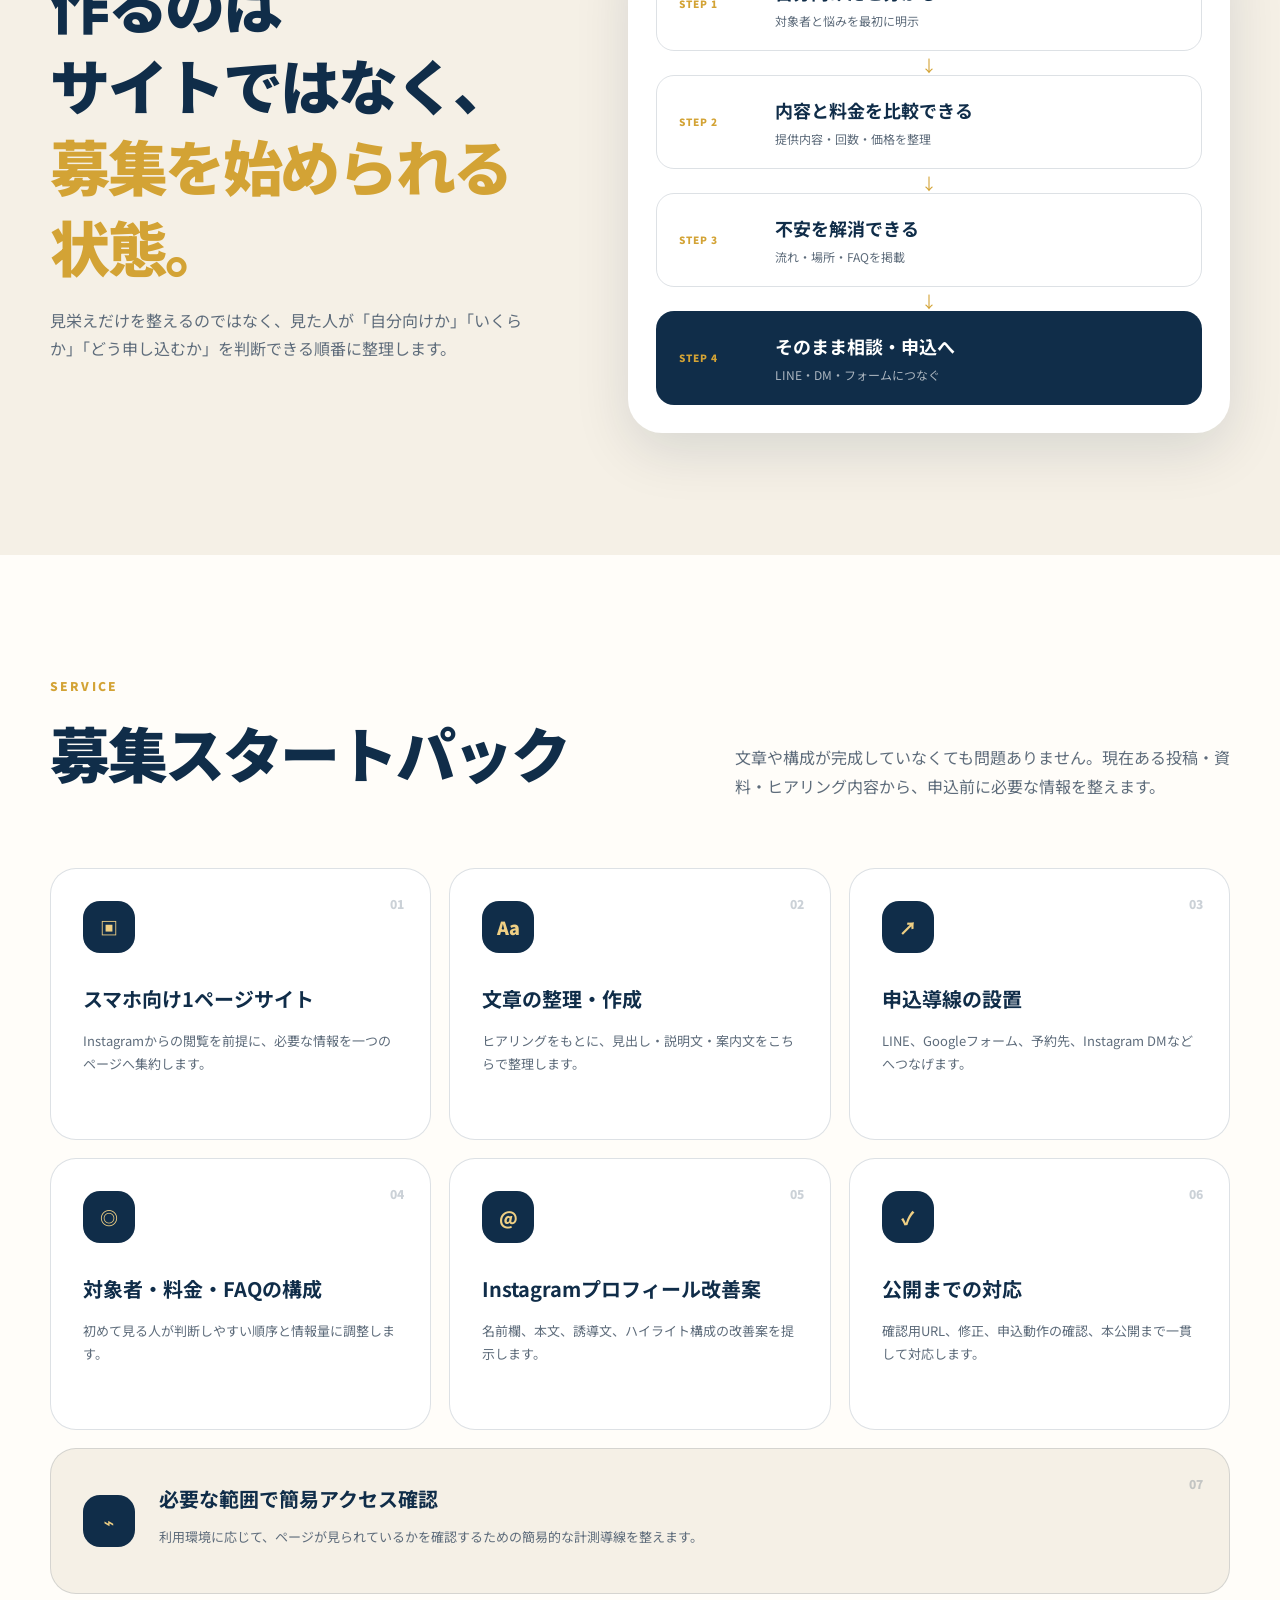
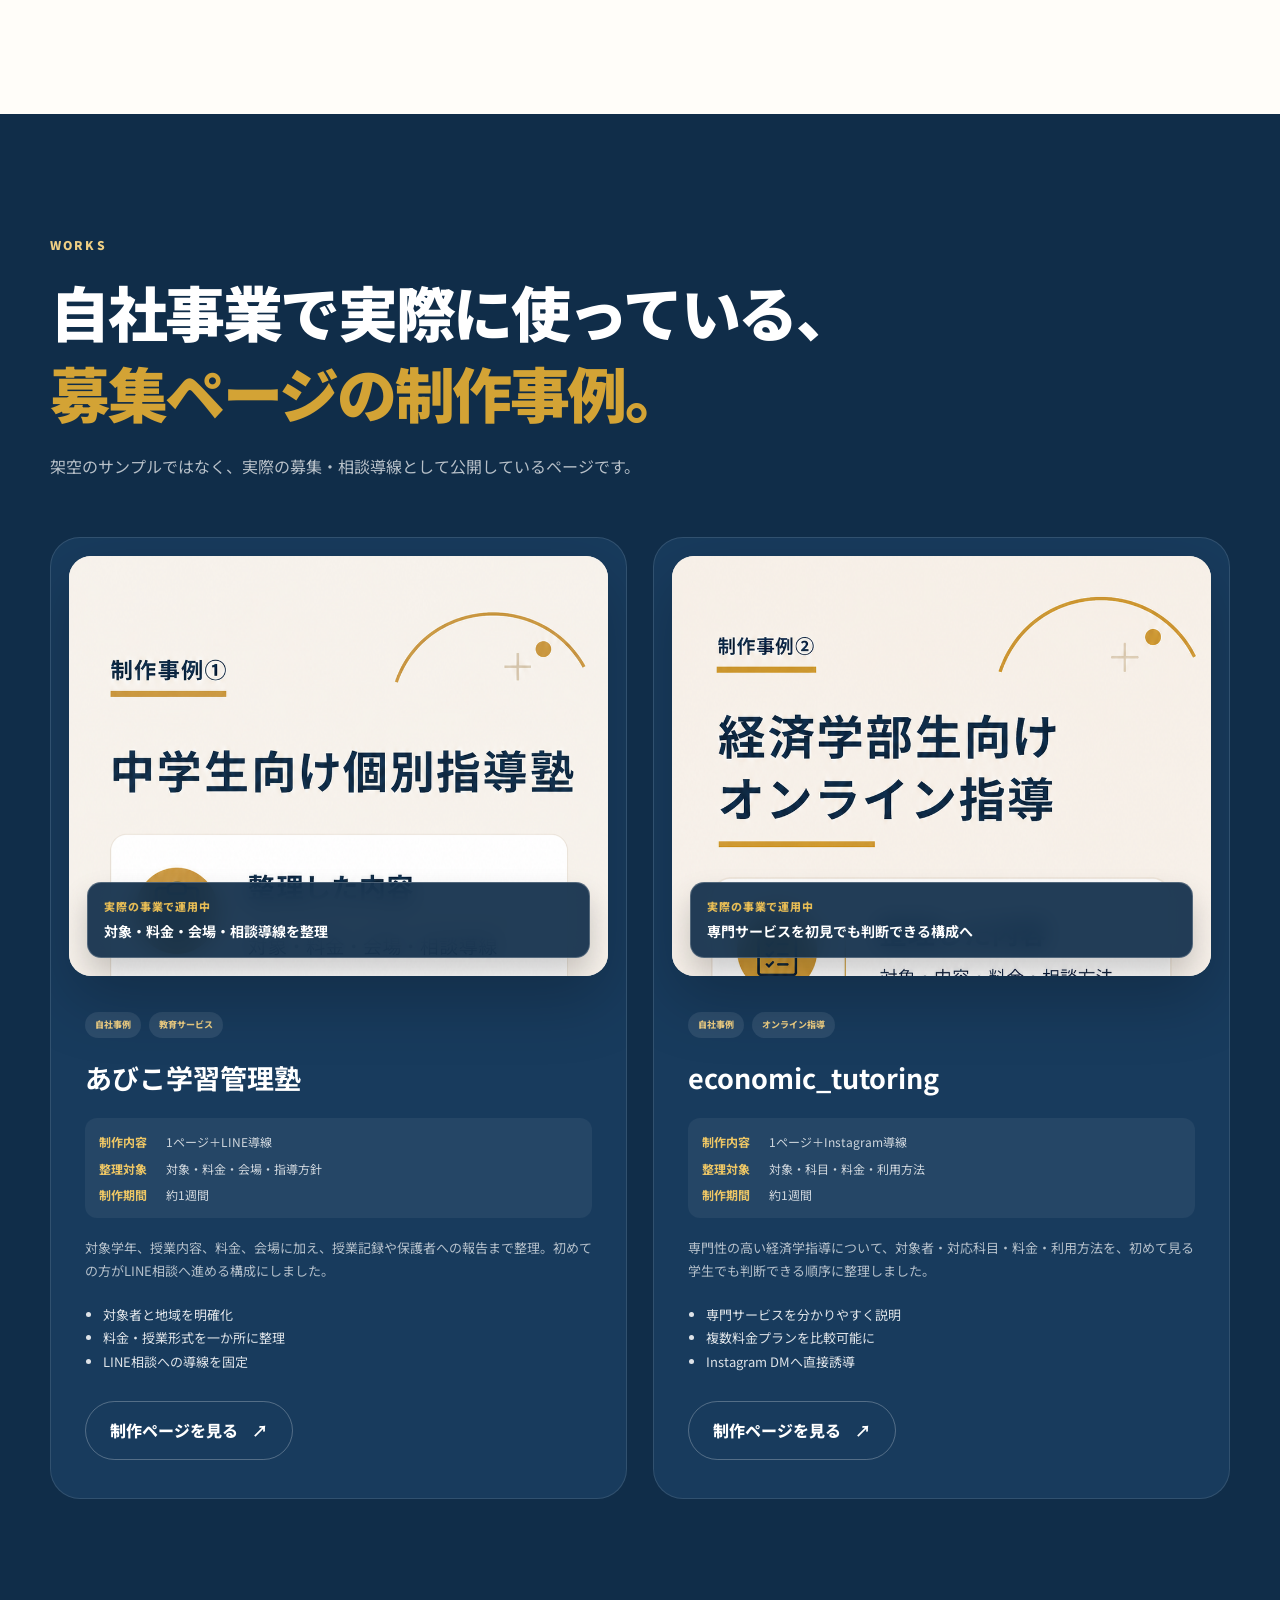
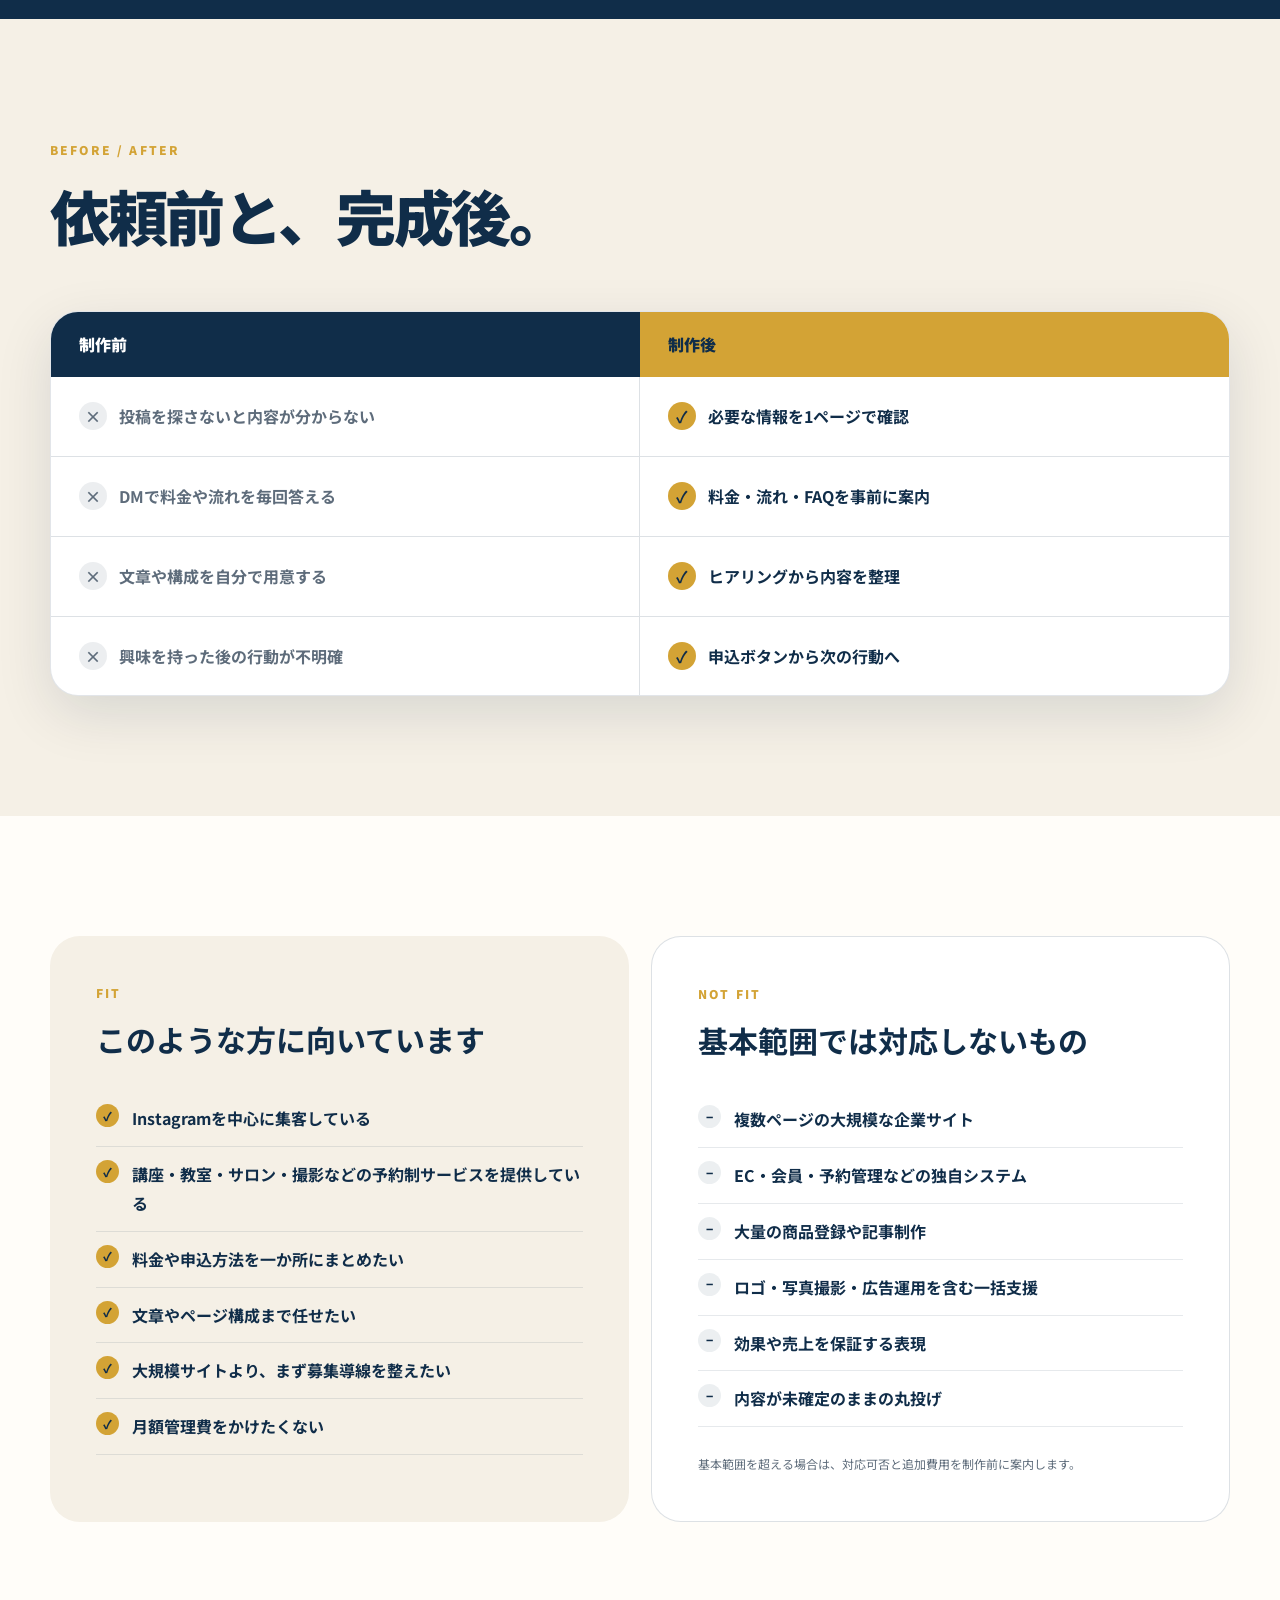
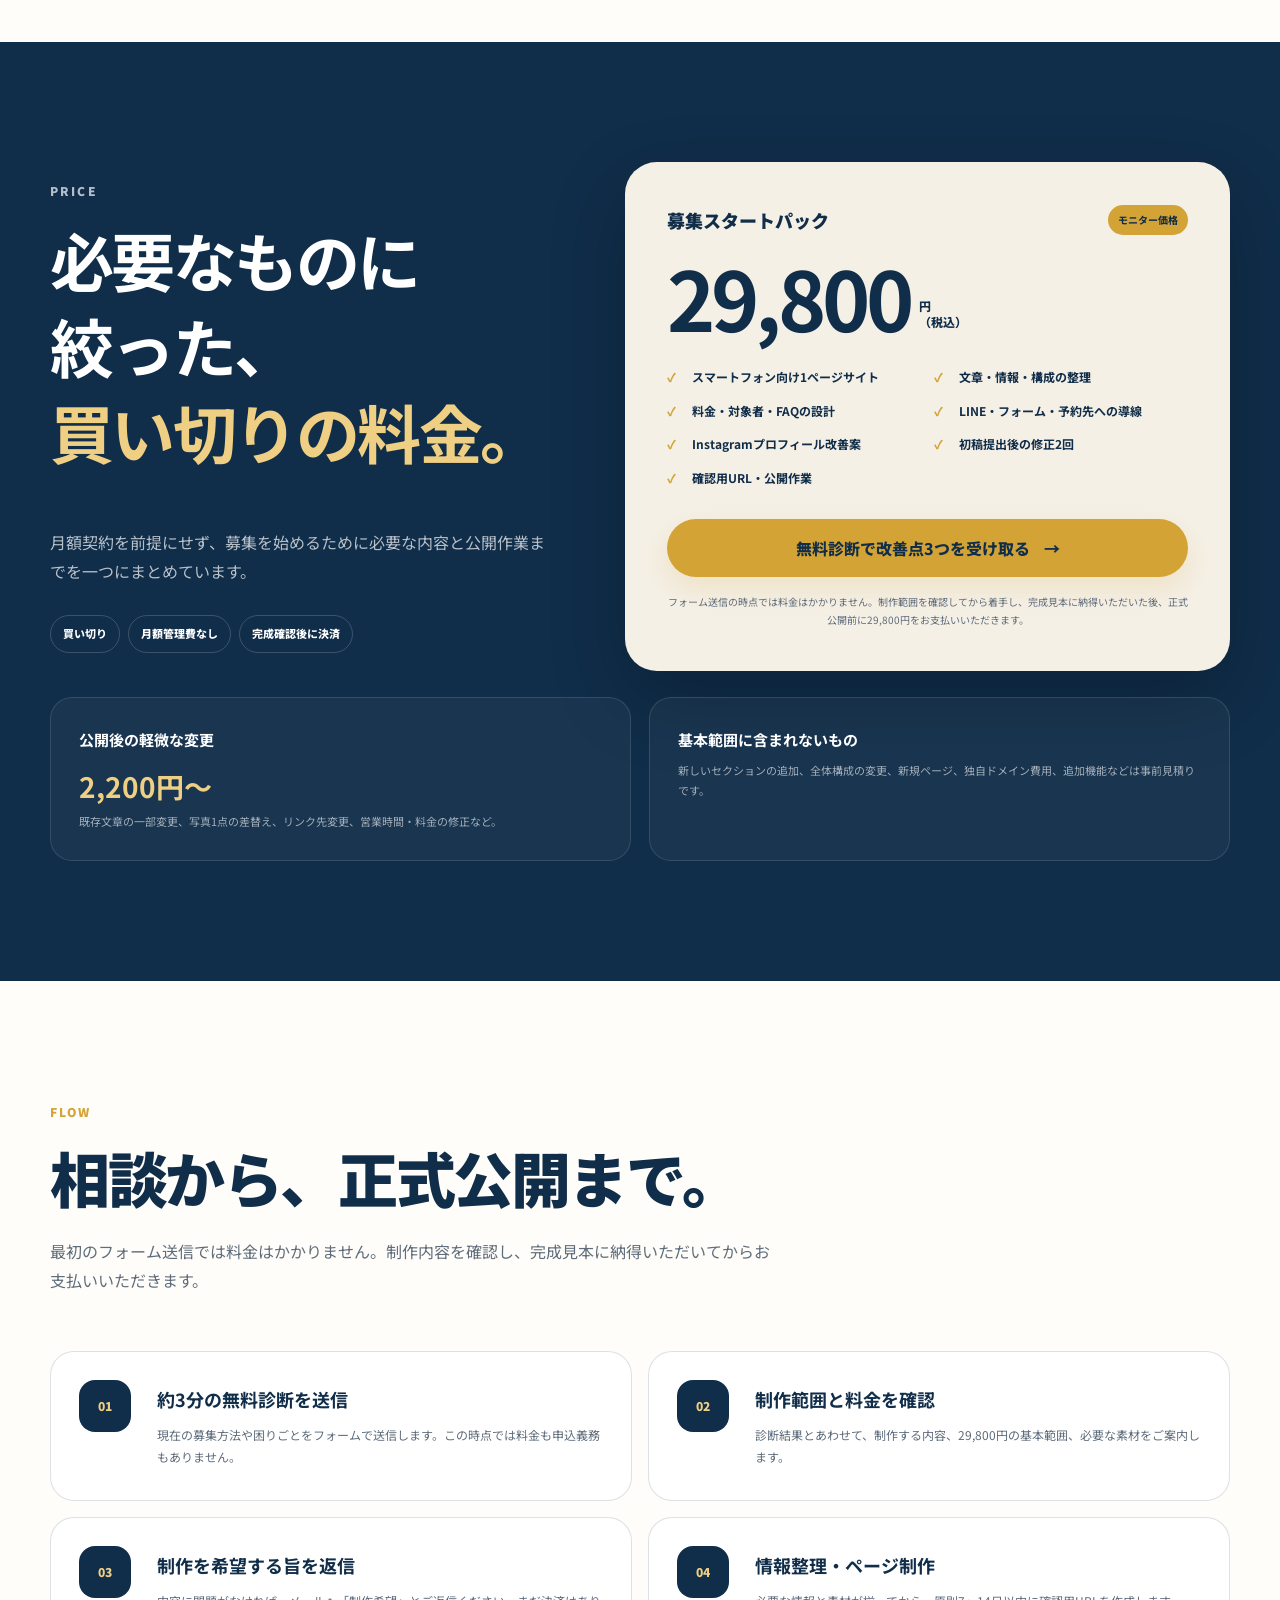
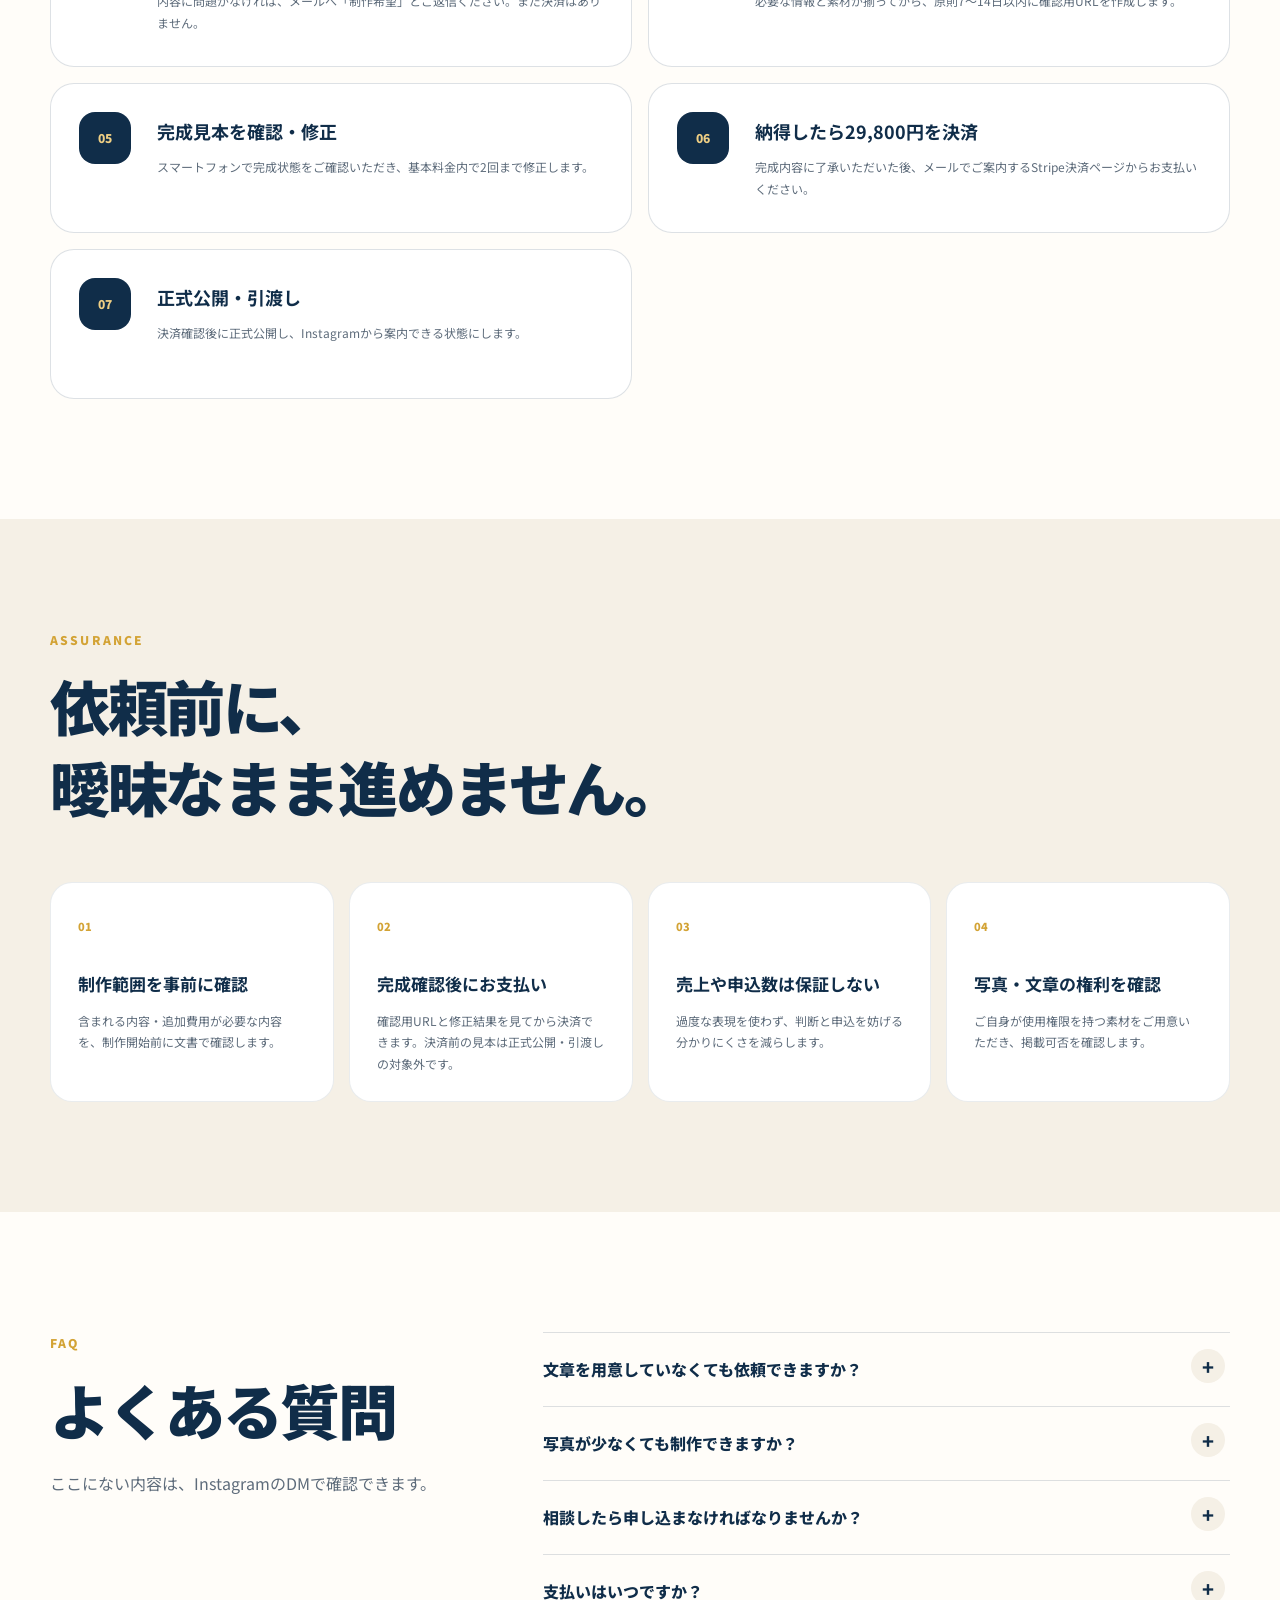
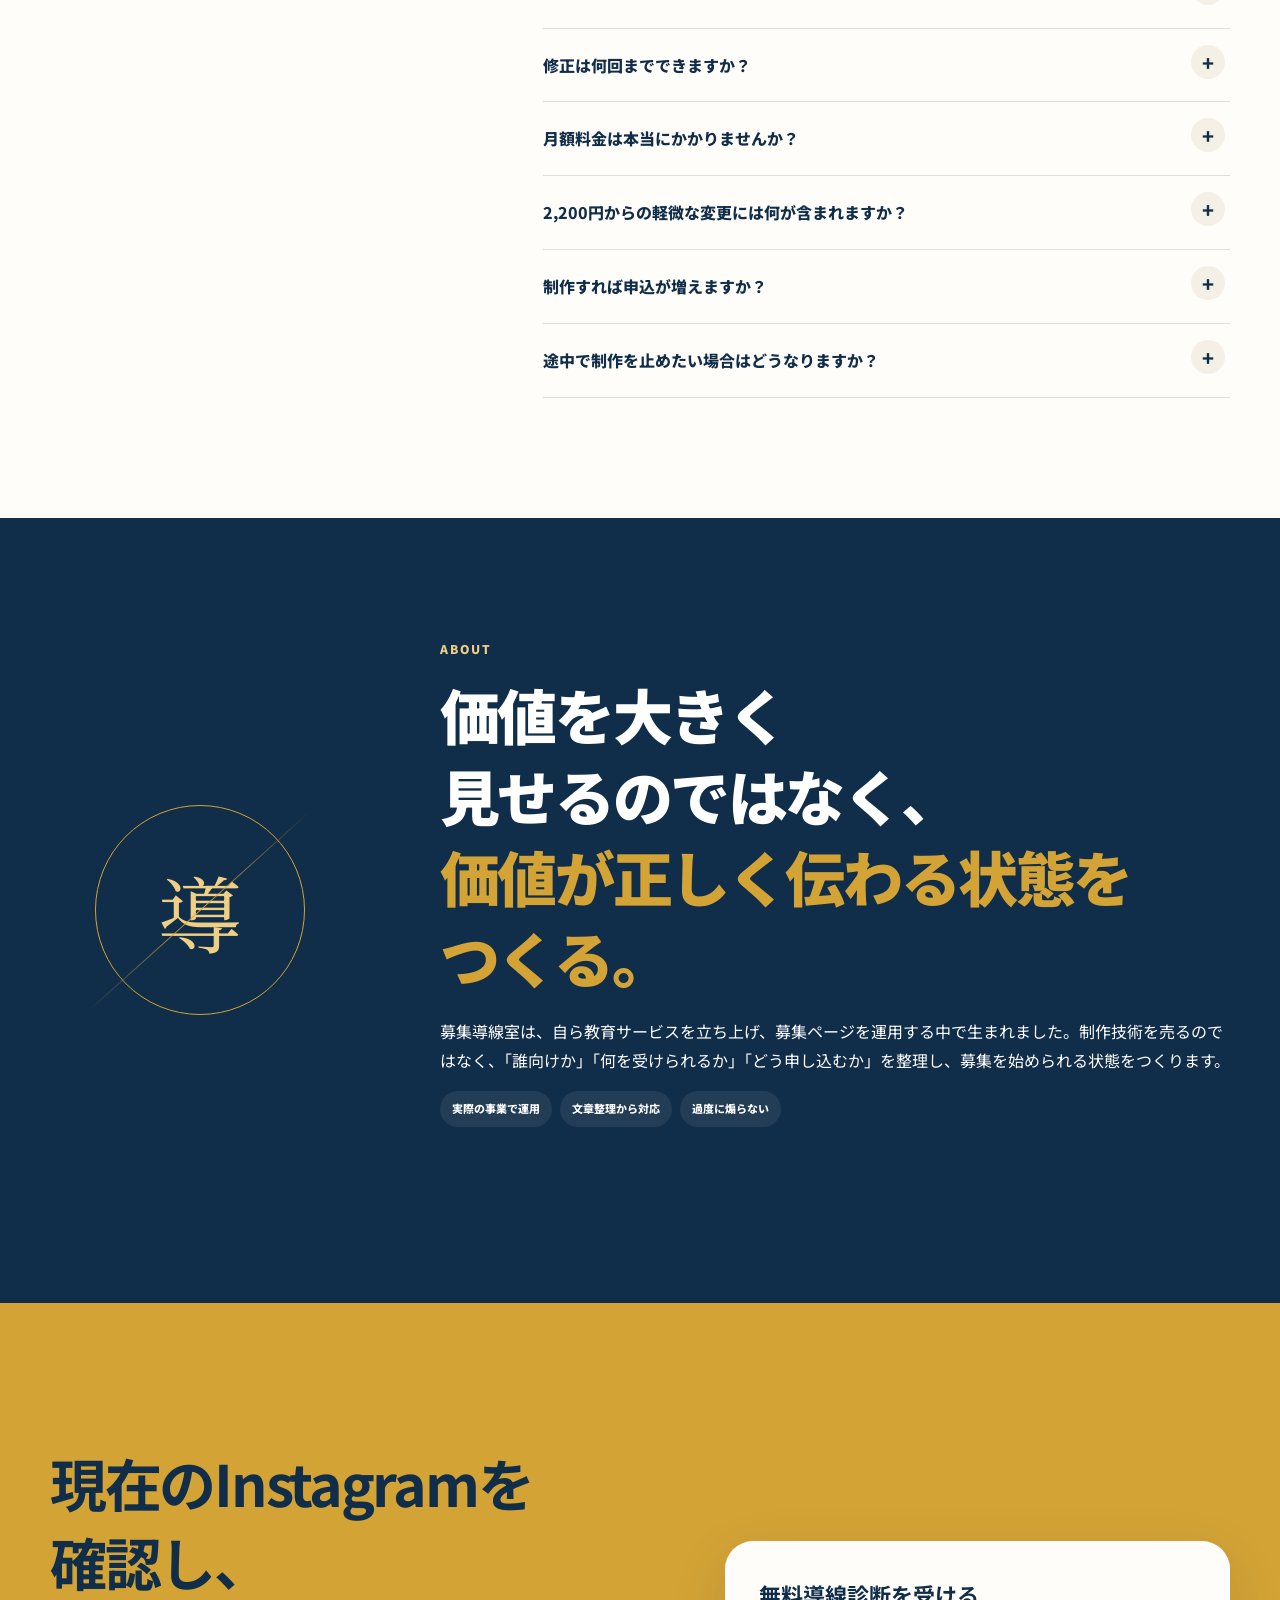
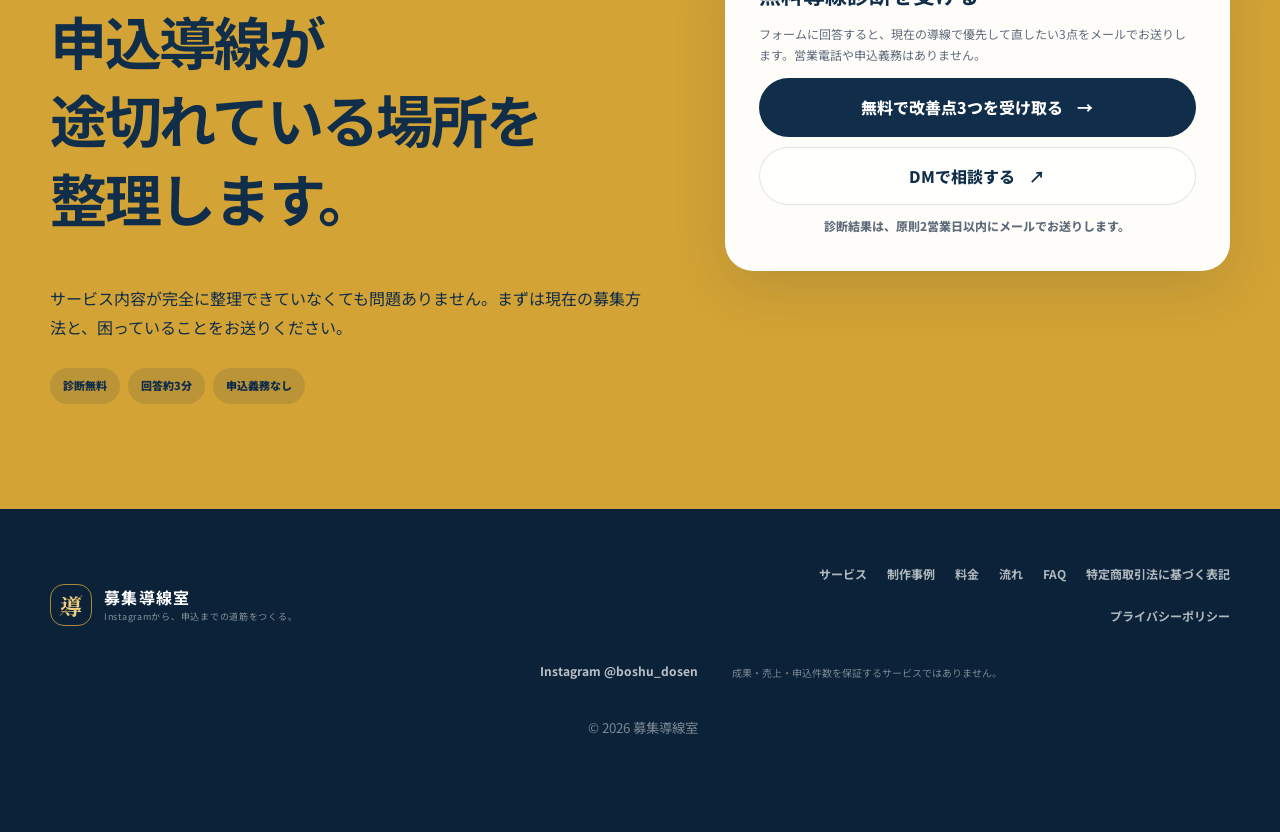
==== commit b968dc4a: "Match first view to booking-service audiences" ====
--- a/index.html
+++ b/index.html
@@ -4,19 +4,19 @@
   <meta charset="utf-8">
   <meta name="viewport" content="width=device-width, initial-scale=1, viewport-fit=cover">
   <script>document.documentElement.classList.add('js');</script>
-  <title>教室・サロン向け募集LP制作｜募集導線室</title>
-  <meta name="description" content="Instagramで集客する教室・サロン・個人サービス向けに、内容・料金・申込方法を整理したスマホ用募集LPを制作。約3分の無料診断で改善点3つをお届けします。29,800円（税込）、買い切り・月額0円・完成確認後に決済。">
+  <title>教室・サロン・撮影向け募集LP制作｜募集導線室</title>
+  <meta name="description" content="Instagramで集客する教室・サロン・撮影・講座などの予約制サービス向けに、内容・料金・申込方法を整理したスマホ用募集LPを制作。約3分の無料診断で改善点3つをお届けします。29,800円（税込）、買い切り・月額0円・完成確認後に決済。">
   <meta name="theme-color" content="#102d49">
   <link rel="canonical" href="https://boshu-dousen.pages.dev/">
   <meta property="og:type" content="website">
   <meta property="og:site_name" content="募集導線室">
   <meta property="og:url" content="https://boshu-dousen.pages.dev/">
-  <meta property="og:title" content="教室・サロン向け募集LP制作｜募集導線室">
+  <meta property="og:title" content="教室・サロン・撮影向け募集LP制作｜募集導線室">
   <meta property="og:description" content="Instagramの内容・料金・申込先を1ページに整理。約3分の無料診断で改善点3つをお届けします。29,800円（税込）、買い切り・月額0円・完成確認後に決済。">
   <meta property="og:image" content="https://boshu-dousen.pages.dev/og-image.png">
   <meta property="og:locale" content="ja_JP">
   <meta name="twitter:card" content="summary_large_image">
-  <meta name="twitter:title" content="教室・サロン向け募集LP制作｜募集導線室">
+  <meta name="twitter:title" content="教室・サロン・撮影向け募集LP制作｜募集導線室">
   <meta name="twitter:description" content="Instagramの内容・料金・申込先を1ページに整理。約3分の無料診断で改善点3つをお届けします。29,800円（税込）、買い切り・月額0円・完成確認後に決済。">
   <meta name="twitter:image" content="https://boshu-dousen.pages.dev/og-image.png">
   <link rel="icon" href="favicon.svg" type="image/svg+xml">
@@ -34,7 +34,7 @@
       "name": "募集導線室",
       "url": "https://boshu-dousen.pages.dev/"
     },
-    "description": "Instagramで集客する教室・サロン・個人サービス向けに、サービス内容・料金・申込方法を整理したスマートフォン向け募集LPを制作します。",
+    "description": "Instagramで集客する教室・サロン・撮影・講座などの予約制サービス向けに、サービス内容・料金・申込方法を整理したスマートフォン向け募集LPを制作します。",
     "offers": {
       "@type": "Offer",
       "price": "29800",
@@ -72,7 +72,7 @@
     <section class="hero section-dark">
       <div class="hero-grid wrap">
         <div class="hero-copy reveal">
-          <p class="eyebrow"><span></span> Instagramで募集する個人事業者へ</p>
+          <p class="eyebrow"><span></span> 教室・サロン・撮影など、Instagramで募集する方へ</p>
           <p class="hero-positioning">サイト制作ではなく、募集を始められる状態まで。</p>
           <h1><span class="hero-title-line">良いサービスを、</span><span class="hero-title-line hero-title-accent"><span class="mobile-line">申込みを</span><span class="mobile-line">受けられる形に。</span></span></h1>
           <p class="hero-lead">Instagramに散らばったサービス内容・料金・申込方法を整理し、初めて見る人が迷わず相談できる1ページを制作します。まずは約3分の無料診断で、優先して直したい3点をメールでお送りします。</p>
@@ -265,7 +265,7 @@
           <h2>このような方に向いています</h2>
           <ul>
             <li>Instagramを中心に集客している</li>
-            <li>講座・教室・サロン・予約制サービスを提供している</li>
+            <li>講座・教室・サロン・撮影などの予約制サービスを提供している</li>
             <li>料金や申込方法を一か所にまとめたい</li>
             <li>文章やページ構成まで任せたい</li>
             <li>大規模サイトより、まず募集導線を整えたい</li>
